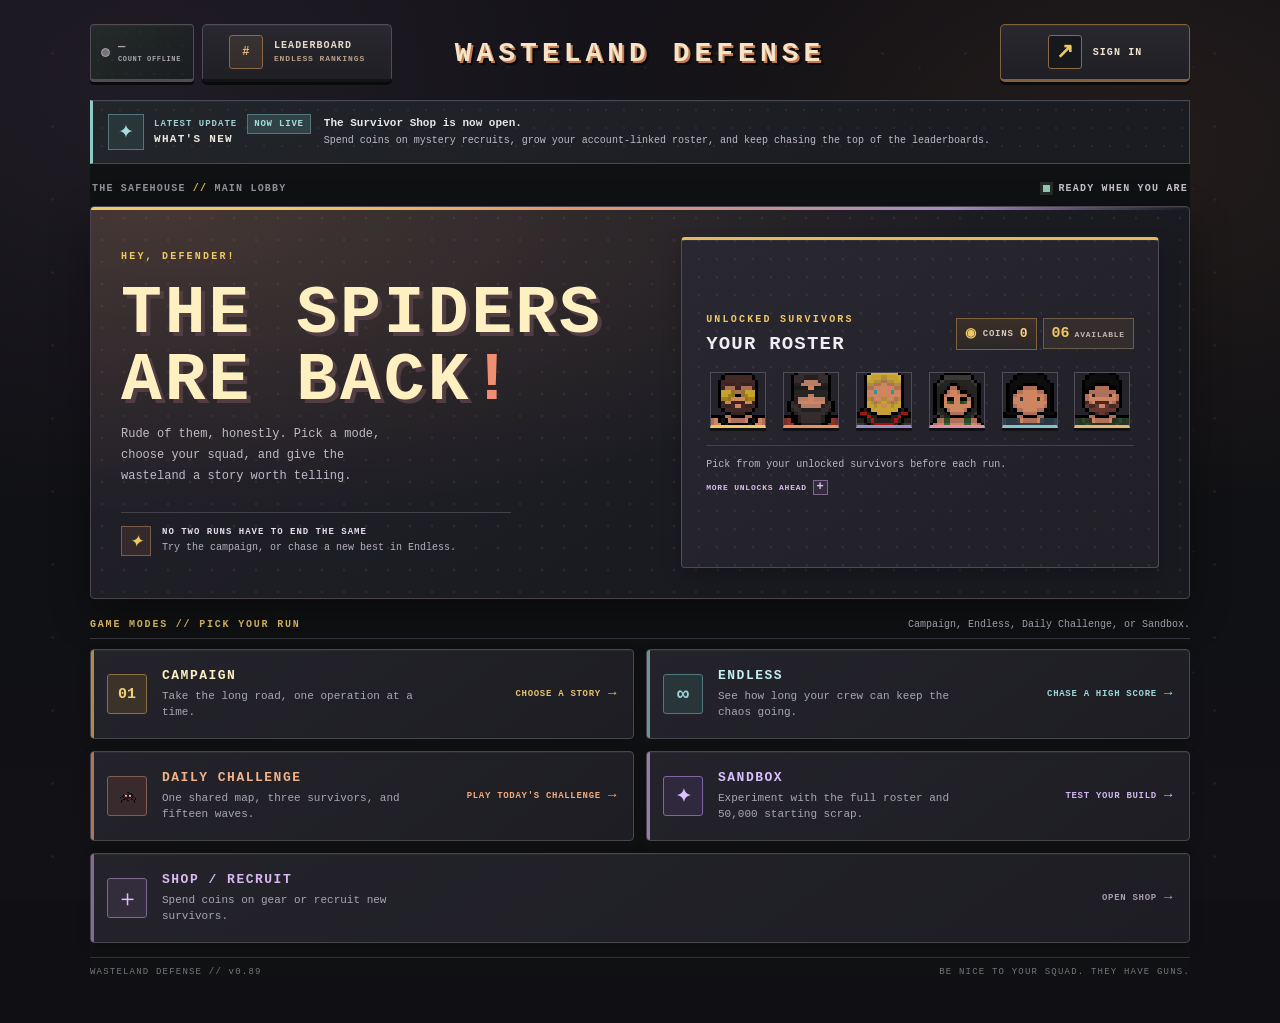
==== index.html @ b43f8168 "Add files via upload" ====
<!DOCTYPE html>
<html lang="en">
<head>
    <meta charset="UTF-8">
    <meta name="viewport" content="width=device-width, initial-scale=1.0">
    <title>Wasteland Defense</title>
    <link rel="icon" type="image/svg+xml" href="favicon.svg?v=1">
    <link rel="stylesheet" href="style.css?v=20261024-11">
</head>
<body>


<header class="game-header">
    <div class="header-nav-left">
        <button id="muteButton" class="header-nav-button header-sound-button" type="button" aria-label="Mute sound" aria-pressed="false" title="Mute sound" hidden>
            <span id="muteButtonMark" class="header-nav-mark" aria-hidden="true">♫</span>
            <span class="header-nav-copy">
                <strong>SOUND</strong>
                <small id="muteButtonState">ON</small>
            </span>
        </button>
        <div id="livePlayerCount" class="live-player-count" data-status="connecting" role="status" aria-live="polite" aria-label="Live player count">
            <span class="live-player-dot" aria-hidden="true"></span>
            <span class="live-player-copy">
                <strong id="livePlayerCountValue">—</strong>
                <small id="livePlayerCountLabel">CONNECTING</small>
            </span>
        </div>
        <button id="leaderboardButton" class="header-nav-button" type="button" aria-label="Open leaderboards">
            <span class="header-nav-mark" aria-hidden="true">#</span>
            <span class="header-nav-copy">
                <strong>LEADERBOARD</strong>
                <small>ENDLESS RANKINGS</small>
            </span>
        </button>
    </div>

    <h1>WASTELAND DEFENSE</h1>

    <button id="profileButton" class="header-nav-button" type="button" aria-label="Sign in or create a player account">
        <span class="header-nav-mark profile-header-avatar" aria-hidden="true">
            <img id="profileButtonPortrait" src="Images/model-portraits/Mason.png" alt="" hidden>
            <span id="profileButtonSignInMark" class="profile-header-login-mark">↗</span>
        </span>
        <span class="header-nav-copy">
            <strong id="profileButtonAction">SIGN IN</strong>
            <small id="profileButtonUsername" hidden></small>
        </span>
    </button>

    <button id="mainMenuButton" class="header-nav-button" type="button" style="visibility: hidden;">
        <span class="header-nav-mark" aria-hidden="true">⌂</span>
        <span>MAIN MENU</span>
    </button>
</header>


<section id="mainMenu" class="main-menu" aria-labelledby="mainMenuTitle">
    <section class="menu-whats-new" aria-labelledby="menuWhatsNewTitle">
        <div class="menu-whats-new-heading">
            <span class="menu-whats-new-mark" aria-hidden="true">✦</span>
            <div>
                <p class="menu-roadmap-kicker">LATEST UPDATE</p>
                <h3 id="menuWhatsNewTitle">WHAT'S NEW</h3>
            </div>
            <span class="menu-whats-new-badge">NOW LIVE</span>
        </div>
        <div class="menu-whats-new-copy">
            <strong>The Survivor Shop is now open.</strong>
            <p>Spend coins on mystery recruits, grow your account-linked roster, and keep chasing the top of the leaderboards.</p>
        </div>
    </section>

    <div class="menu-statusbar" aria-label="Field terminal status">
        <span>THE SAFEHOUSE <b>//</b> MAIN LOBBY</span>
        <span class="menu-link-status"><i aria-hidden="true"></i> READY WHEN YOU ARE</span>
    </div>

    <div class="menu-hero">
        <div class="menu-hero-copy">
            <p class="menu-eyebrow" id="mainMenuGreeting">HEY, PLAYER!</p>
            <h2 id="mainMenuTitle">THE SPIDERS<br>ARE BACK<span aria-hidden="true">!</span></h2>
            <p class="menu-description">
                Rude of them, honestly. Pick a mode, choose your squad, and give the wasteland a story worth telling.
            </p>

            <div class="menu-briefing-note">
                <span class="menu-signal-bars" aria-hidden="true"><i>✦</i></span>
                <span>
                    <strong>NO TWO RUNS HAVE TO END THE SAME</strong>
                    <small>Try the campaign, or chase a new best in Endless.</small>
                </span>
            </div>
        </div>

        <aside class="menu-crew-panel" aria-labelledby="menuCrewTitle">
            <div class="menu-crew-heading">
                <div>
                    <p class="menu-eyebrow">UNLOCKED SURVIVORS</p>
                    <h3 id="menuCrewTitle">YOUR ROSTER</h3>
                </div>
                <div class="menu-crew-meta">
                    <span class="menu-coins" aria-label="Coin balance">
                        <span class="menu-coins-mark" aria-hidden="true">◉</span>
                        <span>COINS</span>
                        <strong id="coinBalanceDisplay">0</strong>
                    </span>
                    <span class="menu-crew-count">06 <small>AVAILABLE</small></span>
                </div>
            </div>

            <div class="menu-crew-portraits" role="img" aria-label="Mason, James, Cody, Britney, Zach, and Brady">
                <img src="Images/model-portraits/Mason.png" alt="" title="Mason">
                <img src="Images/model-portraits/James.png" alt="" title="James">
                <img src="Images/model-portraits/Cody.png" alt="" title="Cody">
                <img src="Images/model-portraits/Britney.png" alt="" title="Britney">
                <img src="Images/model-portraits/Zach.png" alt="" title="Zach">
                <img src="Images/model-portraits/Brady.png" alt="" title="Brady">
            </div>

            <div class="menu-crew-footer">
                <span>Pick from your unlocked survivors before each run.</span>
                <span class="menu-crew-next">MORE UNLOCKS AHEAD <b aria-hidden="true">+</b></span>
            </div>

        </aside>
    </div>

    <div class="menu-mode-heading">
        <h3 class="menu-section-title">GAME MODES // PICK YOUR RUN</h3>
        <span>Campaign, Endless, Daily Challenge, or Sandbox.</span>
    </div>

    <div class="menu-cards">
        <button class="menu-card menu-card-campaign" id="campaignButton" type="button">
            <span class="menu-card-icon" aria-hidden="true">01</span>
            <span class="menu-card-copy">
                <strong>CAMPAIGN</strong>
                <span>Take the long road, one operation at a time.</span>
            </span>
            <span class="menu-card-cta">CHOOSE A STORY <b aria-hidden="true">→</b></span>
        </button>

        <button class="menu-card menu-card-daily" id="dailyChallengeButton" type="button">
            <span class="menu-card-icon" aria-hidden="true"><img src="Images/spider.png" alt=""></span>
            <span class="menu-card-copy">
                <strong>DAILY CHALLENGE</strong>
                <span>One shared map, three survivors, and fifteen waves.</span>
            </span>
            <span class="menu-card-cta">PLAY TODAY'S CHALLENGE <b aria-hidden="true">→</b></span>
        </button>

        <button class="menu-card menu-card-endless" id="endlessButton" type="button">
            <span class="menu-card-icon" aria-hidden="true">∞</span>
            <span class="menu-card-copy">
                <strong>ENDLESS</strong>
                <span>See how long your crew can keep the chaos going.</span>
            </span>
            <span class="menu-card-cta">CHASE A HIGH SCORE <b aria-hidden="true">→</b></span>
        </button>

        <button class="menu-card menu-card-sandbox" id="sandboxButton" type="button">
            <span class="menu-card-icon" aria-hidden="true">✦</span>
            <span class="menu-card-copy">
                <strong>SANDBOX</strong>
                <span>Experiment with the full roster and 50,000 starting scrap.</span>
            </span>
            <span class="menu-card-cta">TEST YOUR BUILD <b aria-hidden="true">→</b></span>
        </button>

        <button class="menu-card menu-card-shop" id="shopRecruitButton" type="button" aria-label="Shop and recruit survivors">
            <span class="menu-card-icon" aria-hidden="true">＋</span>
            <span class="menu-card-copy">
                <strong>SHOP / RECRUIT</strong>
                <span>Spend coins on gear or recruit new survivors.</span>
            </span>
            <span class="menu-card-cta">OPEN SHOP <b aria-hidden="true">→</b></span>
        </button>
    </div>

    <div class="menu-footer">
        <span>WASTELAND DEFENSE // v0.89</span>
        <span>BE NICE TO YOUR SQUAD. THEY HAVE GUNS.</span>
    </div>
</section>

<section id="profileScreen" class="profile-screen" style="display: none;" aria-labelledby="profileTitle">
    <div class="profile-panel">
        <div class="profile-heading-row">
            <button id="profileBackButton" class="menu-button" type="button">&lt; MAIN MENU</button>
            <div class="profile-heading-copy">
                <p id="profileEyebrow" class="menu-eyebrow">ACCOUNT ACCESS</p>
                <h2 id="profileTitle">SIGN IN OR CREATE ACCOUNT</h2>
                <p id="profileIntro" class="menu-description">Sign in or create an account to create a profile and sync your progress.</p>
            </div>
            <div class="profile-emblem" aria-hidden="true">
                <img id="profilePortraitPreview" src="Images/model-portraits/Mason.png" alt="">
                <small id="profilePortraitLabel">MASON</small>
            </div>
        </div>

        <section class="profile-account-panel" aria-labelledby="profileAccountTitle">
            <div class="profile-account-copy">
                <p class="profile-account-eyebrow">ACCOUNT ACCESS</p>
                <h3 id="profileAccountTitle">SIGN IN OR CREATE ACCOUNT</h3>
                <p id="profileAccountState">Sign in or create an account to sync your game progress.</p>
            </div>
            <div id="profileAccountFields" class="profile-account-fields">
                <label>
                    <span>USERNAME</span>
                    <input id="accountUsernameInput" type="text" minlength="3" maxlength="18" pattern="[A-Za-z0-9_]{3,18}" autocomplete="username" autocapitalize="none" spellcheck="false" placeholder="3–18 letters, numbers, or _">
                </label>
                <label>
                    <span>PASSWORD</span>
                    <input id="accountPasswordInput" type="password" minlength="8" autocomplete="current-password" placeholder="At least 8 characters">
                </label>
                <div class="profile-account-actions">
                    <button id="accountSignInButton" type="button">SIGN IN</button>
                    <button id="accountCreateButton" type="button">CREATE ACCOUNT</button>
                </div>
            </div>
            <div class="profile-account-session">
                <span id="profileAccountUsername" hidden></span>
                <button id="accountSignOutButton" type="button" hidden>SIGN OUT</button>
            </div>
            <output id="profileAccountNotice" class="profile-account-notice" role="status" aria-live="polite"></output>
            <div id="profileFriendsTools" class="profile-friends-tools" hidden>
                <form id="friendRequestForm" class="profile-friend-form">
                    <label for="friendUsernameInput">ADD A FRIEND BY USERNAME</label>
                    <div>
                        <input id="friendUsernameInput" type="text" maxlength="18" autocomplete="off" autocapitalize="none" spellcheck="false" placeholder="friend_username">
                        <button type="submit">SEND REQUEST</button>
                    </div>
                </form>
                <div class="profile-friends-roster">
                    <h4>YOUR FRIENDS</h4>
                    <div id="profileFriendsList" class="profile-friends-list" aria-live="polite"></div>
                </div>
            </div>
        </section>

        <div class="profile-content">
            <div class="profile-identity-card">
                <output id="profileSaveNotice" class="profile-save-notice" role="status" aria-live="polite"></output>
                <div class="profile-portrait-section">
                    <div class="profile-portrait-heading">
                        <strong>PROFILE PORTRAIT</strong>
                        <span>CHOOSE AN UNLOCKED SURVIVOR</span>
                    </div>
                    <div id="profilePortraitOptions" class="profile-portrait-options" role="group" aria-label="Choose a profile portrait"></div>
                </div>
            </div>

            <div class="profile-stats" aria-label="Player progress">
                <div class="profile-stat profile-stat-coins">
                    <span>COIN WALLET</span>
                    <strong id="profileCoinStat">0</strong>
                </div>
                <div class="profile-stat profile-stat-campaign">
                    <span>OPERATIONS CLEARED</span>
                    <strong id="profileCampaignStat">0 / 6</strong>
                </div>
                <div class="profile-stat profile-stat-endless">
                    <span>BEST ENDLESS WAVE</span>
                    <strong id="profileEndlessStat">0</strong>
                </div>
                <div class="profile-stat profile-stat-maps">
                    <span>MAP RECORDS</span>
                    <strong id="profileMapRecordsStat">0 / 6</strong>
                </div>
                <section class="profile-stat profile-stat-trophies" aria-labelledby="profileTrophyTitle">
                    <div class="profile-trophy-summary">
                        <span id="profileTrophyTitle">ENDLESS TROPHIES</span>
                        <small>Podium awards stay here even if your rank drops.</small>
                    </div>
                    <div id="profileTrophyCounts" class="profile-trophy-counts" role="group" aria-label="Endless trophies by type"></div>
                </section>
                <section class="profile-stat profile-stat-trophies profile-stat-daily-trophies" aria-labelledby="profileDailyTrophyTitle">
                    <div class="profile-trophy-summary">
                        <span id="profileDailyTrophyTitle">DAILY CHALLENGE TROPHIES</span>
                        <small>Podium awards are kept in your collection.</small>
                    </div>
                    <div id="profileDailyTrophyCounts" class="profile-trophy-counts" role="group" aria-label="Daily challenge trophies by type"></div>
                </section>
            </div>
        </div>

        <div class="profile-footer">
            <span id="profileStorageStatus">LOCAL PROGRESS SAVED ON THIS DEVICE</span>
            <span>WASTELAND DEFENSE // ACCOUNT SYNC</span>
        </div>
    </div>
</section>

<section id="friendProfileScreen" class="friend-profile-screen" style="display:none" role="dialog" aria-modal="true" aria-labelledby="friendProfileTitle">
  <div class="friend-profile-panel">
    <button id="friendProfileCloseButton" class="menu-button" type="button">&lt; BACK TO PROFILE</button>
    <div class="friend-profile-heading"><p class="menu-eyebrow">FRIEND DOSSIER // READ ONLY</p><h2 id="friendProfileTitle">FRIEND PROFILE</h2><p id="friendProfileSubtitle"></p></div>
    <div class="friend-profile-summary"><img id="friendProfilePortrait" alt=""><div><strong id="friendProfileUsername"></strong><span>ACCOUNT ROSTER</span><small id="friendProfileRosterCount"></small></div></div>
    <div id="friendProfileRoster" class="friend-profile-roster"></div>
    <div class="friend-profile-trophies"><h3>ENDLESS TROPHIES</h3><div id="friendProfileEndlessTrophies" class="profile-trophy-counts"></div><h3>DAILY CHALLENGE TROPHIES</h3><div id="friendProfileDailyTrophies" class="profile-trophy-counts"></div></div>
  </div>
</section>

<section id="leaderboardScreen" class="leaderboard-screen" style="display: none;" aria-labelledby="leaderboardTitle">
    <div class="leaderboard-panel">
        <div class="leaderboard-heading-row">
            <button id="leaderboardBackButton" class="menu-button" type="button">&lt; BACK</button>
            <div class="leaderboard-heading-copy">
                <p class="menu-eyebrow">ENDLESS // SCOREBOARD</p>
                <h2 id="leaderboardTitle">LEADERBOARDS</h2>
                <p class="menu-description">Hold out longer, climb the ranks, and earn your bragging rights.</p>
            </div>
            <button id="leaderboardMyRunsButton" class="leaderboard-my-runs" type="button" aria-pressed="false">
                <span aria-hidden="true">▤</span> MY RUNS
            </button>
        </div>

        <div class="leaderboard-mode-tabs" role="tablist" aria-label="Leaderboard mode">
            <button class="leaderboard-mode-tab is-active" id="endlessLeaderboardTab" type="button" role="tab" aria-selected="true">ENDLESS</button>
            <button class="leaderboard-mode-tab" id="dailyLeaderboardTab" type="button" role="tab" aria-selected="false">DAILY CHALLENGE</button>
        </div>

        <div class="leaderboard-toolbar">
            <div class="leaderboard-scope-tabs" role="tablist" aria-label="Leaderboard group">
                <button class="leaderboard-scope-tab is-active" type="button" role="tab" data-leaderboard-scope="global" aria-selected="true">GLOBAL</button>
                <button class="leaderboard-scope-tab" type="button" role="tab" data-leaderboard-scope="friends" aria-selected="false">FRIENDS</button>
            </div>
            <span class="leaderboard-mode-tag"><i aria-hidden="true"></i> <span id="leaderboardModeTag">ENDLESS MODE</span></span>
        </div>

        <div class="leaderboard-map-heading">
            <div>
                <span class="leaderboard-overline" id="leaderboardOverline">SELECT A MAP</span>
                <h3 id="leaderboardMapTitle">THE OUTSKIRTS</h3>
            </div>
            <span id="leaderboardScopeLabel" class="leaderboard-scope-label">GLOBAL RANKING</span>
        </div>

        <div id="dailyLeaderboardDateControl" class="daily-leaderboard-date-control" hidden>
            <label for="dailyLeaderboardDate">VIEW ANOTHER DATE</label>
            <input id="dailyLeaderboardDate" type="date">
        </div>

        <div class="leaderboard-map-tabs" role="tablist" aria-label="Endless map">
            <button class="leaderboard-map-tab is-active" type="button" role="tab" data-leaderboard-map="1" aria-selected="true"><span>01</span> OUTSKIRTS</button>
            <button class="leaderboard-map-tab" type="button" role="tab" data-leaderboard-map="2" aria-selected="false"><span>02</span> HIGHWAY</button>
            <button class="leaderboard-map-tab" type="button" role="tab" data-leaderboard-map="3" aria-selected="false"><span>03</span> DEAD ZONE</button>
            <button class="leaderboard-map-tab" type="button" role="tab" data-leaderboard-map="4" aria-selected="false"><span>04</span> RUINS</button>
            <button class="leaderboard-map-tab" type="button" role="tab" data-leaderboard-map="5" aria-selected="false"><span>05</span> INDUSTRIAL</button>
            <button class="leaderboard-map-tab" type="button" role="tab" data-leaderboard-map="6" aria-selected="false"><span>06</span> SAFE ZONE</button>
        </div>

        <div id="leaderboardNotice" class="leaderboard-notice" role="status" aria-live="polite"></div>

        <div class="leaderboard-table-wrap">
            <table class="leaderboard-table">
                <thead>
                    <tr>
                        <th scope="col">#</th>
                        <th scope="col">DEFENDER</th>
                        <th scope="col">BEST WAVE</th>
                        <th id="leaderboardHealthHeader" scope="col" hidden>HEALTH LEFT</th>
                        <th scope="col">RECORD</th>
                    </tr>
                </thead>
                <tbody id="leaderboardRows"></tbody>
            </table>
        </div>

        <div class="leaderboard-footer">
            <span id="leaderboardFooter">WASTELAND DEFENSE <b>//</b> ENDLESS RECORDS</span>
            <span id="leaderboardPersonalBest">YOUR BEST: 0 WAVES</span>
        </div>
    </div>
</section>

<section id="campaignSelect" class="campaign-select" style="display: none;" aria-labelledby="campaignSelectTitle">
    <div class="level-select-header">
        <button id="campaignBackButton" class="menu-button" type="button">&lt; BACK</button>
        <div>
            <p class="menu-eyebrow">STORY ARCHIVE // CAMPAIGNS</p>
            <h2 id="campaignSelectTitle">PICK A CAMPAIGN</h2>
            <p class="menu-description">Choose a story to see its operations. Your first route is ready to run.</p>
        </div>
    </div>

    <div class="campaign-cards">
        <button class="campaign-card" id="outskirtsCampaignButton" type="button">
            <span class="campaign-card-art" aria-hidden="true">
                <img class="campaign-card-map" id="campaignRoutePreview" alt="">
                <span class="campaign-art-number">01</span>
                <span class="campaign-art-label">THE OUTSKIRTS</span>
                <span class="campaign-art-stamp">SIX OPERATIONS // ONE HOPEFUL PLAN</span>
            </span>
            <span class="campaign-card-copy">
                <span class="campaign-status">CAMPAIGN 01 // READY TO PLAY</span>
                <strong>ROAD TO THE SAFE ZONE</strong>
                <span class="campaign-description">Six operations. One very hopeful plan: get your crew somewhere with fewer spiders.</span>
                <span class="campaign-meta"><span>06 OPERATIONS</span><span>STORY MODE</span></span>
                <span class="campaign-card-cta">VIEW THE OPERATIONS <span aria-hidden="true">→</span></span>
            </span>
        </button>

        <article class="campaign-card campaign-card-locked" aria-label="More campaigns coming soon">
            <span class="campaign-card-art" aria-hidden="true">
                <span class="campaign-art-number">02</span>
                <span class="campaign-art-label">ANOTHER ROAD AWAITS</span>
                <span class="campaign-art-stamp">ROUTE NOT FOUND (YET)</span>
            </span>
            <span class="campaign-card-copy">
                <span class="campaign-status">A LITTLE LATER</span>
                <strong>MORE ROAD TRIPS</strong>
                <span class="campaign-description">New stories and operations will show up here when they are ready.</span>
                <span class="campaign-meta"><span>NEW ROUTES</span><span>COMING SOON</span></span>
                <span class="campaign-card-cta">COMING SOON</span>
            </span>
        </article>
    </div>
</section>

<section id="levelSelect" class="level-select" style="display: none;" aria-labelledby="levelSelectTitle">
    <div class="level-select-header">
        <button id="backToMenuButton" class="menu-button" type="button">
            &lt; BACK
        </button>

        <div>
            <p class="menu-eyebrow" id="levelSelectEyebrow">
    ROAD TO THE SAFE ZONE // CAMPAIGN
</p>

<h2 id="levelSelectTitle">CAMPAIGN OPERATIONS</h2>

<p class="menu-description" id="levelSelectDescription">
    Select an operation and prepare your squad for deployment.
</p>
        </div>
    </div>

    <div class="level-cards">
        <button class="level-card" id="level1Button" type="button">
    <span class="level-number">LEVEL 01</span>

    <img
        id="level1MapPreview"
        class="level-map-preview"
        alt="Level 1 map preview"
    >

    <strong>THE OUTSKIRTS</strong>
    <span class="level-status">AVAILABLE</span>
    <span class="endless-record" id="endlessRecord1">
    BEST WAVE: 0
</span>
            <span>Hold the road and survive the first wave.</span>
</button>

        <button class="level-card" id="level2Button" type="button">
    <span class="level-number">LEVEL 02</span>
    <img
    id="level2MapPreview"
    class="level-map-preview"
    alt="Level 2 map preview"
>
    <strong>ABANDONED HIGHWAY</strong>
    <span class="level-status">AVAILABLE</span>
    <span class="endless-record" id="endlessRecord2">
    BEST WAVE: 0
</span>
            <span>Secure the abandoned highway.</span>
</button>

        <button class="level-card" id="level3Button" type="button">
            <span class="level-number">LEVEL 03</span>
            <img id="level3MapPreview" class="level-map-preview" alt="Level 3 map preview">
            <strong>THE DEAD ZONE</strong>
            <span class="level-status">AVAILABLE</span>
            <span class="endless-record" id="endlessRecord3">
    BEST WAVE: 0
</span>
            <span>Expect heavy swarms in contaminated territory.</span>
        </button>

        <button class="level-card" id="level4Button" type="button">
            <span class="level-number">LEVEL 04</span>
            <img id="level4MapPreview" class="level-map-preview" alt="Level 4 map preview">
            <strong>THE RUINS</strong>
            <span class="level-status">AVAILABLE</span>
            <span class="endless-record" id="endlessRecord4">
    BEST WAVE: 0
</span>
            <span>Pick your way through the remains of the city.</span>
        </button>

        <button class="level-card" id="level5Button" type="button">
            <span class="level-number">LEVEL 05</span>
            <img id="level5MapPreview" class="level-map-preview" alt="Level 5 map preview">
            <strong>INDUSTRIAL DISTRICT</strong>
            <span class="level-status">AVAILABLE</span>
            <span class="endless-record" id="endlessRecord5">
    BEST WAVE: 0
</span>
            <span>Push through the industrial perimeter.</span>
        </button>

        <button class="level-card" id="level6Button" type="button">
            <span class="level-number">LEVEL 06</span>
            <img id="level6MapPreview" class="level-map-preview" alt="Level 6 map preview">
            <strong>THE SAFE ZONE</strong>
            <span class="level-status">AVAILABLE</span>
            <span class="endless-record" id="endlessRecord6">
    BEST WAVE: 0
</span>
            <span>Reach the last known safe zone.</span>
        </button>
    </div>
</section>


<section id="deploymentScreen" class="deployment-screen" style="display: none;" aria-labelledby="deploymentTitle">
    <div class="deployment-header">
        <button id="backToLevelsButton" class="menu-button" type="button">
            &lt; LEVEL SELECT
        </button>

        <div>
            <p class="menu-eyebrow">SURVIVOR ROSTER // DEPLOYMENT</p>
            <h2 id="deploymentTitle">PICK YOUR SQUAD</h2>
            <p class="deployment-location" id="deploymentLocation">CHOOSE YOUR OPERATION</p>
            <p class="deployment-subtitle">Pick the survivors you want to bring. Tap a card again to swap them out.</p>
            <p id="dailyChallengeDetails" class="daily-challenge-details" hidden></p>
        </div>


</div>

    <figure id="dailyChallengeMapPanel" class="daily-challenge-map-preview" hidden>
        <img id="dailyChallengeMapPreview" alt="Map layout for today's Daily Challenge">
        <figcaption>
            <span>DAILY ROUTE PREVIEW</span>
            <strong id="dailyChallengeMapName"></strong>
            <small>Today's challenge map</small>
        </figcaption>
    </figure>

    <div class="deployment-info">
        <div>
            <span>SQUAD SIZE</span>
            <small>Choose who rides with you.</small>
            <strong id="rosterCount" role="status" aria-live="polite">0/4</strong>
        </div>
</div>

<div class="deployment-roster" id="deploymentRoster">

    <button class="deploy-card rarity-common" data-survivor="mason" type="button" aria-pressed="false">
    <img
    class="survivor-portrait-placeholder"
    src="Images/model-portraits/Mason.png"
    alt="Mason's portrait"
>
    <div class="survivor-card-info">
        <strong>Mason</strong>
        <span>HANDGUN</span>
        <small>A dependable sidearm</small>
    </div>
    <span class="survivor-rarity rarity-common" aria-label="Common rarity">COMMON</span>
</button>



        <button class="deploy-card rarity-common" data-survivor="james" type="button" aria-pressed="false">
                
<img
    class="survivor-portrait-placeholder"
    src="Images/model-portraits/James.png"
    alt="James's portrait"
>

                    <div class="survivor-card-info">
            <strong>JAMES</strong>
            <span>FLAMETHROWER</span>
            <small>Close-range fire</small>
            </div>
            <span class="survivor-rarity rarity-common" aria-label="Common rarity">COMMON</span>
        </button>

        <button class="deploy-card rarity-common" data-survivor="cody" type="button" aria-pressed="false">
                
<img
    class="survivor-portrait-placeholder"
    src="Images/model-portraits/Cody.png"
    alt="Cody's portrait"
>

                    <div class="survivor-card-info">
            <strong>CODY</strong>
            <span>GRENADE LAUNCHER</span>
            <small>Heavy direct hits</small>
            </div>
            <span class="survivor-rarity rarity-common" aria-label="Common rarity">COMMON</span>
        </button>

        <button class="deploy-card rarity-common" data-survivor="britney" type="button" aria-pressed="false">
                
<img
    class="survivor-portrait-placeholder"
    src="Images/model-portraits/Britney.png"
    alt="Britney's portrait"
>

                    <div class="survivor-card-info">
            <strong>BRITNEY</strong>
            <span>SNIPER RIFLE</span>
            <small>Long-range precision</small>
            </div>
            <span class="survivor-rarity rarity-common" aria-label="Common rarity">COMMON</span>
        </button>

        <button class="deploy-card rarity-common" data-survivor="zach" type="button" aria-pressed="false">
                
<img
    class="survivor-portrait-placeholder"
    src="Images/model-portraits/Zach.png"
    alt="Zach's portrait"
>

                    <div class="survivor-card-info">
            <strong>ZACH</strong>
            <span>SMG</span>
            <small>Rapid close-range fire</small>
            </div>
            <span class="survivor-rarity rarity-common" aria-label="Common rarity">COMMON</span>
        </button>

        <button class="deploy-card rarity-common" data-survivor="brady" type="button" aria-pressed="false">
                
<img
    class="survivor-portrait-placeholder"
    src="Images/model-portraits/Brady.png"
    alt="Brady's portrait"
>

                    <div class="survivor-card-info">
            <strong>BRADY T.</strong>
            <span>SHOTGUN</span>
            <small>Tight spread, one target</small>
            </div>
            <span class="survivor-rarity rarity-common" aria-label="Common rarity">COMMON</span>
        </button>
    </div>

    <p id="deploymentMessage" role="status" aria-live="polite">
        
    </p>

    <button id="startDefenseButton" class="menu-button" type="button">
        LOCK IN &amp; DEPLOY <span aria-hidden="true">→</span>
    </button>
</section>

<section id="gameOverScreen" class="game-over-screen" style="display: none;">
    <div class="game-over-panel">
        <p class="menu-eyebrow">DEFENSE FAILED // RUN ENDED</p>
        <h2>GAME OVER</h2>
        <p id="gameOverMessage">
            Your defenses have fallen. The wasteland is lost.
        </p>
        <strong id="finalWaveDisplay">WAVE REACHED: 1</strong>

        <p class="run-recap-heading">RUN RECAP</p>
        <div class="run-recap" role="group" aria-label="Run recap">
            <div class="run-recap-stat">
                <span>WAVES CLEARED</span>
                <strong id="gameOverWavesCleared">0</strong>
            </div>
            <div class="run-recap-stat">
                <span>ENEMIES DEFEATED</span>
                <strong id="gameOverEnemiesDefeated">0</strong>
            </div>
            <div class="run-recap-stat">
                <span>SURVIVORS LEFT</span>
                <strong id="gameOverSurvivorsLeft">0</strong>
            </div>
            <div class="run-recap-stat">
                <span>SCRAP ON HAND</span>
                <strong id="gameOverScrapLeft">0</strong>
            </div>
        </div>

        <div id="endlessCoinReward" class="endless-coin-reward" role="status" aria-live="polite" hidden>
            <span class="victory-coin-mark" aria-hidden="true">◉</span>
            <span class="victory-coin-copy">
                <small>ENDLESS RUN REWARD</small>
                <strong id="gameOverCoinsEarned">+0 COINS</strong>
            </span>
            <span class="victory-coin-total">WALLET <strong id="gameOverCoinsTotal">0</strong></span>
            <small id="endlessCoinRewardStatus" class="endless-coin-reward-status"></small>
        </div>

        <div id="endlessScoreSubmission" class="endless-score-submission" hidden>
            <button id="submitEndlessScoreButton" type="button">SUBMIT TO LEADERBOARD</button>
            <p id="endlessScoreSubmissionNotice" role="status" aria-live="polite"></p>
            <small class="score-telemetry-disclosure">Submitted Endless runs include anonymous gameplay statistics used to balance the game.</small>
        </div>
        <div id="gameOverDailyScoreSubmission" class="daily-score-submission" hidden>
            <button id="submitDailyScoreButton" type="button">SUBMIT TO DAILY LEADERBOARD</button>
            <p id="gameOverDailyScoreNotice" role="status" aria-live="polite"></p>
        </div>

        <button id="restartRunButton" class="menu-button" type="button">
            RESTART RUN
        </button>
        <button id="returnToMenuButton" class="menu-button" type="button">
            RETURN TO MENU
        </button>
    </div>
</section>

<section id="victoryScreen" class="game-over-screen victory-screen" style="display: none;" aria-labelledby="victoryTitle">
    <div class="game-over-panel">
        <p class="menu-eyebrow">OPERATION SECURED // SAFE ZONE</p>
        <h2 id="victoryTitle">OPERATION COMPLETE</h2>
        <p id="victoryMessage">The route is secure. Your squad held the line.</p>
        <p class="run-recap-heading">FINAL RESULTS</p>
        <div class="run-recap" role="group" aria-label="Final results">
            <div class="run-recap-stat">
                <span>WAVES CLEARED</span>
                <strong id="victoryWavesCleared">0</strong>
            </div>
            <div class="run-recap-stat">
                <span>ENEMIES DEFEATED</span>
                <strong id="victoryEnemiesDefeated">0</strong>
            </div>
            <div class="run-recap-stat">
                <span>SURVIVORS LEFT</span>
                <strong id="victorySurvivorsLeft">0</strong>
            </div>
            <div class="run-recap-stat">
                <span>SCRAP ON HAND</span>
                <strong id="victoryScrapLeft">0</strong>
            </div>
        </div>
        <div class="victory-coin-reward" role="status" aria-live="polite">
            <span class="victory-coin-mark" aria-hidden="true">◉</span>
            <span class="victory-coin-copy">
                <small>CAMPAIGN LEVEL CLEAR</small>
                <strong id="victoryCoinsEarned">+100 COINS</strong>
                <small id="victoryCoinRewardStatus"></small>
            </span>
            <span class="victory-coin-total">WALLET <strong id="victoryCoinsTotal">100</strong></span>
        </div>
        <div id="victoryDailyScoreSubmission" class="daily-score-submission" hidden>
            <button id="submitVictoryDailyScoreButton" type="button">SUBMIT TO DAILY LEADERBOARD</button>
            <p id="victoryDailyScoreNotice" role="status" aria-live="polite"></p>
        </div>
        <button id="returnFromVictoryButton" class="menu-button" type="button">RETURN TO MENU</button>
    </div>
</section>

<section id="returnMenuConfirm" class="return-confirm-screen" style="display: none;" role="dialog" aria-modal="true" aria-labelledby="returnMenuTitle">
    <div class="return-confirm-panel">
        <p class="menu-eyebrow">LEAVE OPERATION // CONFIRM</p>
        <h2 id="returnMenuTitle">Return to menu?</h2>

        <p>Are you sure you want to return to the main menu? All progress will be lost.</p>

        <div class="return-confirm-buttons">
            <button id="confirmReturnButton" class="menu-button" type="button">
                YES, RETURN
            </button>

            <button id="cancelReturnButton" class="menu-button" type="button">
                KEEP PLAYING
            </button>
        </div>

        <div id="returnEndlessScoreSubmission" class="return-endless-score-submission" hidden>
            <button id="submitCompletedEndlessScoreButton" type="button">SUBMIT LAST CLEARED WAVE</button>
            <p id="returnEndlessScoreSubmissionNotice" role="status" aria-live="polite"></p>
            <small class="score-telemetry-disclosure">Submitted runs include anonymous gameplay statistics used to balance the game.</small>
        </div>
        <div id="returnDailyScoreSubmission" class="daily-score-submission return-endless-score-submission" hidden>
            <button id="submitReturnDailyScoreButton" type="button">SUBMIT TO DAILY LEADERBOARD</button>
            <p id="returnDailyScoreNotice" role="status" aria-live="polite"></p>
        </div>
    </div>
</section>

<section id="restartConfirm" class="return-confirm-screen" style="display: none;" role="dialog" aria-modal="true" aria-labelledby="restartTitle">
    <div class="return-confirm-panel">
        <p class="menu-eyebrow">REDEPLOY // RESTART OPERATION</p>
        <h2 id="restartTitle">Start over?</h2>
        <p>Restart this operation from Wave 1? Progress in this run will be lost.</p>
        <div class="return-confirm-buttons">
            <button id="confirmRestartButton" class="menu-button" type="button">RESTART OPERATION</button>
            <button id="cancelRestartButton" class="menu-button" type="button">KEEP DEFENDING</button>
        </div>
        <div id="restartEndlessScoreSubmission" class="return-endless-score-submission" hidden>
            <button id="submitCompletedEndlessScoreFromRestartButton" type="button">SUBMIT TO LEADERBOARD</button>
            <p id="restartEndlessScoreSubmissionNotice" role="status" aria-live="polite"></p>
            <small class="score-telemetry-disclosure">Submitted runs include anonymous gameplay statistics used to balance the game.</small>
        </div>
        <div id="restartDailyScoreSubmission" class="daily-score-submission return-endless-score-submission" hidden>
            <button id="submitRestartDailyScoreButton" type="button">SUBMIT TO DAILY LEADERBOARD</button>
            <p id="restartDailyScoreNotice" role="status" aria-live="polite"></p>
        </div>
    </div>
</section>

<main class="game-layout">
    <section class="battlefield">
        <canvas id="gameCanvas" width="960" height="540" aria-label="Battlefield. Choose a survivor from the roster, then tap an open position or drag one onto the field to deploy."></canvas>
        <div id="insufficientScrapToast" class="wave-complete-toast insufficient-scrap-toast" role="status" aria-live="polite" aria-atomic="true" aria-hidden="true">
            <span class="wave-complete-mark" aria-hidden="true">!</span>
            <span class="wave-complete-copy">
                <strong>INSUFFICIENT SCRAP</strong>
            </span>
        </div>
        <div id="storyDialogue" class="story-dialogue" style="display: none;">
    <img src="Images/James.png" alt="James" class="dialogue-portrait" data-portrait-id="james">

    <div class="dialogue-content">
        <strong class="dialogue-speaker">JAMES // FIRESTARTER</strong>
        <p id="dialogueText"></p>
        <button id="dialogueContinue" type="button">CONTINUE ▼</button>
    </div>
    </section>

    <aside class="control-panel">
        <!-- HEALTH, SCRAP AND WAVE GRID -->
        <div class="stat-grid">
            <div class="stat-box health-stat">
                <span>HEALTH</span>
                <div class="health-row">
                    <strong id="healthDisplay">100 HP</strong>
                    <span>100%</span>
                </div>
                <div class="health-track" role="progressbar" aria-label="Survivor health" aria-valuemin="0" aria-valuemax="100" aria-valuenow="100">
                    <div class="health-fill" aria-hidden="true"></div>
                </div>
            </div>

            <div class="stat-box">
                <span>SCRAP</span>
                <strong id="scrapDisplay">250</strong>
            </div>

            <div class="stat-box">
                <span>WAVE</span>
                <strong id="waveDisplay">0 / 15</strong>
            </div>
        </div>

        <div class="wave-controls">
            <button id="startWaveButton" class="menu-button" type="button">
                START WAVE 1
            </button>

            <button id="pauseButton" class="menu-button" type="button" title="Pause or resume the current wave" disabled>
                PAUSE
            </button>

<button id="startOverButton" class="menu-button" type="button" title="Start over from Wave 1">
    ↶ START OVER
</button>


            <button id="speedButton" type="button" class="speed-toggle" title="Change game speed" aria-label="Change game speed">1×</button>
            <button id="autoStartButton" class="auto-start-button" type="button" aria-pressed="false" title="Automatically start the next wave after a short break">
                <span>AUTO START NEXT WAVE</span>
                <strong id="autoStartState">OFF</strong>
            </button>

            <div id="waveStatus" role="status" aria-live="polite">Prepare your defenses.</div>

        </div>

        <div class="wave-preview" id="wavePreview">
            <div class="wave-preview-header">
                <span>NEXT WAVE</span>
                <span id="previewThreat">LOW</span>
            </div>

            <h3 id="previewWaveTitle">WAVE 1 INTEL</h3>

            <div class="preview-enemy-list" id="previewEnemyList" aria-live="polite">
                <div class="preview-enemy enemy-regular">
                    <img src="Images/spider.png" alt="Spider">
                    <div class="preview-enemy-info">
                        <strong>SPIDER</strong>
                        <span>Hostile contact</span>
                    </div>
                    <span class="preview-enemy-count">×10</span>
                </div>
            </div>
        </div>

        <div class="roster-heading">
            <h2>SURVIVOR ROSTER</h2>
            <span id="inGameRosterCount">0 UNITS</span>
        </div>

        <div class="survivor-details" id="survivorDetailsPanel" style="display: none;">
            <div class="survivor-details-header">
                <img
    class="survivor-portrait"
    id="survivorPortrait"
    src=""
    alt="Survivor portrait"
>

                <div class="survivor-details-title">
                    <h3 id="survivorDetailName">SURVIVOR NAME</h3>
                    <span id="survivorDetailRole">ROLE</span>
                    <strong id="survivorDetailCost">0 SCRAP</strong>
                </div>

                <button id="cancelPlacementButton" type="button" title="Cancel placement" aria-label="Cancel placement">X</button>
            </div>

            <div class="survivor-detail-stats">
                <div>
                    <span>DAMAGE</span>
                    <strong id="survivorDetailDamage">0</strong>
                </div>
                <div>
                    <span>RANGE</span>
                    <strong id="survivorDetailRange">0</strong>
                </div>
                <div>
                    <span title="Estimated combat DPS including a nearby secondary target or active burn">EST. DPS</span>
                    <strong id="survivorDetailDps">0</strong>
                </div>
            </div>

            <div class="survivor-detail-stats">
                <div>
                    <span>DAMAGE DEALT</span>
                    <strong id="survivorDamageDealt">0</strong>
                </div>
                <div>
                    <span>ENEMIES KILLED</span>
                    <strong id="survivorKills">0</strong>
                </div>
            </div>

            <div class="survivor-targeting-control" id="survivorTargetingControl" hidden>
                <div class="survivor-targeting-copy">
                    <span>TARGETING</span>
                    <small>Choose which hostile this survivor prioritizes.</small>
                </div>
                <select id="survivorTargetPrioritySelect">
                    <option value="first">FIRST / EXIT</option>
                    <option value="closest">CLOSEST</option>
                    <option value="strongest">STRONGEST</option>
                    <option value="fastest">FASTEST</option>
                </select>
            </div>

            <div class="survivor-action-buttons">
                <button id="moveSurvivorButton" type="button">MOVE</button>
                <button id="sellSurvivorButton" type="button">SELL</button>
            </div>

            <p id="survivorDetailDescription">Select a survivor to view their details.</p>
            <p class="placement-hint">CLICK THE BATTLEFIELD TO DEPLOY</p>

            <div id="survivorUpgradeControl" class="survivor-upgrade-control" style="display: none;">
                <button id="upgradeSurvivorButton" type="button">
                    <span class="survivor-upgrade-copy">
                        <strong id="survivorUpgradeLabel">UPGRADE TO LEVEL 1</strong>
                        <small id="survivorUpgradeCost">0 SCRAP</small>
                    </span>
                    <span id="survivorUpgradeLevel" class="survivor-upgrade-level">LEVEL 0 / 3</span>
                </button>
            </div>

        </div>

        <div class="survivor-list" id="inGameSurvivorList">
            <!-- Selected survivors will appear here -->
        </div>

        <div class="deployment-note"></div>

    </aside>

</main>

<div id="waveCompleteToast" class="wave-complete-toast" role="status" aria-live="polite" aria-atomic="true" aria-hidden="true">
    <span class="wave-complete-mark" aria-hidden="true">+</span>
    <span class="wave-complete-copy">
        <small id="waveCompleteNumber">WAVE 1</small>
        <strong>WAVE COMPLETE!</strong>
        <span id="waveCompleteReward">+40 SCRAP EARNED · CLEAN WAVE</span>
    </span>
</div>

<script src="supabase-config.js?v=20261023-02"></script>
<script>
(() => {
    const loadGame = () => {
        const gameScript = document.createElement("script");
        gameScript.src = `game.js?v=${Date.now()}`;
        document.body.append(gameScript);
    };
    const customScript = document.createElement("script");
    customScript.src = `custom-survivors.js?v=${Date.now()}`;
    customScript.addEventListener("load", loadGame, { once: true });
    customScript.addEventListener("error", () => {
        window.WD_CUSTOM_SURVIVORS = [];
        loadGame();
    }, { once: true });
    document.head.append(customScript);
})();
</script>
</body>
</html>
---- style.css ----
* {
    box-sizing: border-box;
}

:root {
    --background: #171c17;
    --panel: #222820;
    --panel-light: #2d352b;
    --border: #505b43;
    --text: #e0e5d4;
    --muted: #a9b39b;
    --accent: #c6d879;
    --rust: #c66b49;
}

body {
    margin: 0;
    min-height: 100vh;
    padding: 16px;
    background: var(--background);
    color: var(--text);
    font-family: Consolas, "Courier New", monospace;
}


.game-header {
    display: flex;
    align-items: center;
    justify-content: center;
    gap: 12px;
    width: 1232px;
    max-width: 100%;
    margin: 0 auto 14px;
    position: relative;
}

/* Wasteland Defense wave controls */
.wave-controls {
    display: flex;
    gap: 10px;
    margin-top: 14px;
    flex-wrap: wrap;
}

.wave-controls button {
    flex: 1;
    min-width: 120px;
    padding: 12px 14px;
    background: #30372b;
    color: #d5d8bd;
    border: 1px solid #626b4b;
    border-bottom: 3px solid #171b15;
    border-radius: 3px;
    font-family: inherit;
    font-size: 12px;
    font-weight: 800;
    letter-spacing: 1.5px;
    cursor: pointer;
    transition: background 0.15s, border-color 0.15s;
}

.wave-controls button:hover:not(:disabled) {
    background: #46513a;
    border-color: #a1ad72;
    color: #ffffff;
}

.wave-controls button:active:not(:disabled) {
    transform: translateY(1px);
    border-bottom-width: 2px;
}

.wave-controls button:disabled {
    opacity: 0.4;
    cursor: not-allowed;
}

#waveStatus {
    flex-basis: 100%;
    margin: 2px 0 0;
    color: #a7ad8d;
    font-size: 11px;
    letter-spacing: 0.8px;
    text-transform: uppercase;
}


.game-header h1 {
    text-align: center;
}

.game-header .sector-label {
    position: absolute;
    right: 0;
}


h1 {
    margin: 0;
    color: var(--accent);
    font-size: clamp(20px, 2.5vw, 30px);
    letter-spacing: 2px;
    text-shadow: 3px 3px #39452b;
}

.sector-label {
    color: var(--rust);
    font-size: 11px;
    text-align: right;
}

.game-layout {
    display: grid;
    grid-template-columns: 960px 260px;
    gap: 12px;
    align-items: start;
    width: 1232px;
    margin: 0 auto;
}

.battlefield {
    grid-column: 1;
    grid-row: 1;
    width: 960px;
    min-width: 0;
    overflow: hidden;
    border: 3px solid #657050;
    background: #343b2b;
    box-shadow: 0 0 22px #0008;
}

#gameCanvas {
    display: block;
    width: 100%;
    height: auto;
    aspect-ratio: 16 / 9;
    image-rendering: pixelated;
}

.control-panel {
    grid-column: 2;
    grid-row: 1;
    width: 260px;
    min-width: 0;
    margin: 0;
    padding: 9px;
    background: var(--panel);
    border: 1px solid var(--border);
    border-top: 2px solid var(--accent);
    box-shadow: 0 5px 18px #0005;
}

.panel-heading {
    display: flex;
    align-items: center;
    justify-content: space-between;
    gap: 8px;
    padding-bottom: 12px;
    border-bottom: 1px solid var(--border);
    color: var(--muted);
    font-size: 11px;
    letter-spacing: 1px;
}

.status-light {
    color: var(--accent);
    white-space: nowrap;
}

.map-label {
    display: flex;
    justify-content: space-between;
    align-items: center;
    gap: 8px;
    margin: 12px 0;
    padding: 11px;
    background: var(--panel-light);
    border-left: 3px solid var(--rust);
}

.map-label strong,
.roster-heading h2 {
    font-size: 12px;
}

.map-label span,
.roster-heading span {
    color: var(--muted);
    font-size: 11px;
    white-space: nowrap;
}

.stat-box {
    min-width: 0;
    padding: 11px;
    background: var(--panel-light);
    border: 1px solid #424b39;
}

.stat-box > span {
    display: block;
    margin-bottom: 7px;
    color: var(--muted);
    font-size: 11px;
    letter-spacing: 1px;
}

.health-row {
    display: flex;
    justify-content: space-between;
    align-items: center;
    gap: 8px;
}

.health-row strong {
    color: var(--accent);
    font-size: 20px;
}

.health-row span {
    color: var(--muted);
    font-size: 11px;
}

.health-track {
    height: 6px;
    margin-top: 10px;
    overflow: hidden;
    background: #171c17;
}

.health-fill {
    width: 100%;
    height: 100%;
    background: var(--accent);
}

.stat-grid {
    display: grid;
    grid-template-columns: repeat(2, minmax(0, 1fr));
    gap: 8px;
    margin-top: 8px;
}

.stat-grid .stat-box strong {
    color: #e4bd67;
    font-size: 20px;
}

.roster-heading {
    display: flex;
    justify-content: space-between;
    align-items: center;
    gap: 8px;
    margin: 20px 0 10px;
}

.roster-heading h2 {
    margin: 0;
    letter-spacing: 1px;
}

.survivor-list {
    display: grid;
    grid-template-columns: repeat(3, minmax(0, 1fr));
    gap: 8px;
}



.survivor-card {
    display: flex;
    flex-direction: column;
    align-items: center;
    justify-content: center;
    gap: 6px;
    width: 100%;
    min-width: 0;
    min-height: 76px;
    padding: 8px 3px;
    background: #292f27;
    border: 1px solid #424b39;
    border-radius: 3px;
    color: var(--text);
    font: inherit;
    text-align: center;
    cursor: pointer;
    transition: background 120ms ease, border-color 120ms ease;
}

.survivor-card:hover {
    background: #384331;
    border-color: var(--accent);
}


.survivor-card:focus-visible {
    outline: 2px solid var(--accent);
    outline-offset: 2px;
}

.unit-icon {
    display: flex;
    flex: 0 0 30px;
    width: 30px;
    height: 34px;
    align-items: center;
    justify-content: center;
    color: #171c17;
    background: var(--accent);
    font-size: 14px;
    font-weight: bold;
}

.scout { background: var(--accent); }
.pyro { background: #d77b49; }
.demo { background: #d9bd66; }
.sniper { background: #78a6a1; }

.unit-info {
    display: flex;
    flex-direction: column;
    gap: 4px;
    min-width: 0;
}

.unit-info strong {
    font-size: 11px;
    overflow-wrap: anywhere;
}

.unit-info small {
    color: var(--muted);
    font-size: 10px;
    line-height: 1.3;
}

.deployment-note span {
    display: block;
    margin-bottom: 4px;
    color: var(--rust);
    font-size: 10px;
    letter-spacing: 1px;
}

.panel-footer {
    margin-top: 13px;
    padding-top: 10px;
    border-top: 1px solid var(--border);
    color: #77816b;
    font-size: 10px;
    letter-spacing: 1px;
    text-align: center;
}

main.game-layout {
    display: none;
    grid-template-columns: minmax(0, 1fr) 320px;
    grid-template-rows: auto;
    gap: 16px;
    align-items: start;
    width: 100%;
    max-width: 1800px;
    margin: 0 auto;
}

main.game-layout > .battlefield {
    grid-column: 1;
    grid-row: 1;
    width: 100%;
    min-width: 0;
}

main.game-layout > .control-panel {
    grid-column: 2;
    grid-row: 1;
    width: 320px;
    min-width: 0;
    min-height: 675px;
    height: auto;
    box-sizing: border-box;
}

/* MAIN MENU */
.main-menu {
    width: 100%;
    max-width: 1536px;
    margin: 0 auto 24px;
    color: var(--text);
}

.menu-hero {
    padding: 38px 24px;
    text-align: center;
    background:
        linear-gradient(#171c17dd, #222820ee),
        repeating-linear-gradient(
            0deg,
            transparent,
            transparent 4px,
            #c6d87908 5px
        );
    border: 2px solid var(--border);
    box-shadow: 0 0 24px #0006;
}

.menu-eyebrow {
    color: var(--rust);
    font-size: 12px;
    letter-spacing: 3px;
}

.menu-hero h2 {
    margin: 12px 0;
    color: var(--accent);
    font-size: clamp(28px, 4vw, 52px);
    letter-spacing: 3px;
    text-shadow: 3px 3px #39452b;
}

.menu-description {
    color: var(--muted);
    font-size: 14px;
    margin-bottom: 24px;
}

.menu-button {
    min-width: 220px;
    padding: 16px 28px;
    background: var(--accent);
    border: 2px solid #e0e5a0;
    color: #171c17;
    font: inherit;
    font-weight: bold;
    letter-spacing: 2px;
    cursor: pointer;
}

.menu-button:hover {
    background: #e0e5a0;
}

.menu-section-title {
    margin: 22px 0 12px;
    color: var(--rust);
    font-size: 15px;
    letter-spacing: 2px;
}

.menu-cards {
    display: grid;
    grid-template-columns: repeat(3, minmax(0, 1fr));
    gap: 12px;
}

.menu-card {
    display: flex;
    flex-direction: column;
    align-items: flex-start;
    gap: 12px;
    min-height: 180px;
    padding: 18px;
    background: var(--panel);
    border: 1px solid var(--border);
    color: var(--text);
    font: inherit;
    text-align: left;
    cursor: pointer;
}

.menu-card:hover {
    background: var(--panel-light);
    border-color: var(--accent);
}

.menu-card-icon {
    display: flex;
    width: 42px;
    height: 42px;
    align-items: center;
    justify-content: center;
    background: #353e2d;
    border: 1px solid var(--border);
    color: var(--accent);
    font-size: 18px;
    font-weight: bold;
}

.menu-card strong {
    color: var(--accent);
    font-size: 13px;
    letter-spacing: 1px;
}

.menu-card span:last-child {
    color: var(--muted);
    font-size: 12px;
    line-height: 1.6;
}

.menu-footer {
    margin-top: 18px;
    padding-top: 12px;
    border-top: 1px solid var(--border);
    color: #77816b;
    font-size: 10px;
    letter-spacing: 2px;
    text-align: center;
}

/* CAMPAIGN LEVEL SELECT */
.level-select {
    width: 1100px;
    min-height: 540px;
    margin: 0 auto;
    padding: 32px;
    box-sizing: border-box;
    background: #171a15;
    border: 2px solid #454b3b;
    color: #d7d8c5;
}

.level-select-header {
    display: flex;
    align-items: center;
    gap: 28px;
    margin-bottom: 36px;
}

.level-select-header h2 {
    margin: 8px 0;
    font-size: 34px;
    letter-spacing: 3px;
    color: #e0dfc5;
}

.level-cards {
    display: grid;
    grid-template-columns: repeat(3, minmax(0, 1fr));
    gap: 18px;
    margin-top: 42px;
    align-items: stretch;
}

.level-card {
    min-width: 0;
    min-height: 260px;
    padding: 16px;
    display: flex;
    flex-direction: column;
    align-items: flex-start;
    justify-content: flex-start;
    gap: 12px;
    text-align: left;
    background: #292f25;
border: 1px solid #505b43;
color: #e0e5d4;
font-family: inherit;
cursor: pointer;
}

.level-card:hover:not(:disabled) {
    background: #39432c;
    border-color: #b0b77a;
}

.level-card strong {
    font-size: 21px;
    letter-spacing: 1px;
}

.level-number {
    color: #a9b27a;
    font-size: 12px;
    letter-spacing: 2px;
}

.level-status {
    color: #d4b66b;
    font-size: 12px;
    letter-spacing: 2px;
}

.level-card.locked {
    opacity: 0.45;
    cursor: not-allowed;
}

/* Keep only the active screen visible */
main.game-layout {
    display: none;
}

#mainMenu {
    position: relative;
    z-index: 2;
}

#levelSelect {
    position: relative;
    z-index: 2;
    background: #171a15;
}

/* DEPLOYMENT SCREEN */
.deployment-screen {
    width: 1100px;
    min-height: 540px;
    margin: 0 auto;
    padding: 28px;
    box-sizing: border-box;
    background: #171a15;
    border: 2px solid #454b3b;
    color: #d7d8c5;
}

.deployment-header {
    display: flex;
    align-items: center;
    gap: 24px;
    margin-bottom: 24px;
}

.deployment-header h2 {
    margin: 8px 0;
    font-size: 30px;
    letter-spacing: 2px;
}

.deployment-info {
    grid-column: 1;
    grid-row: 1;
    margin: 0;
    min-height: 120px;
    display: flex;
    align-items: center;
}


.deployment-info div {
    display: flex;
    flex-direction: column;
    gap: 8px;
}

.deployment-info span {
    font-size: 11px;
    letter-spacing: 2px;
    color: #a9b27a;
}

.deployment-info strong {
    font-size: 24px;
    color: #d4b66b;
}

.deployment-roster {
    display: grid;
    grid-template-columns: repeat(3, minmax(0, 1fr));
    gap: 12px;
    align-items: stretch;
}

.deploy-card {
    display: flex;
    flex-direction: column;
    align-items: flex-start;
    gap: 10px;
    min-height: 120px;
    padding: 16px;
    color: #dedfca;
    background: #292e24;
    border: 2px solid #454b3b;
    text-align: left;
    font-family: inherit;
    cursor: pointer;
}

.deploy-card strong {
    font-size: 15px;
}

.deploy-card span {
    color: #d4b66b;
}

.deploy-card small {
    color: #a9b27a;
}

.deploy-card.selected,
.deploy-card:hover:not(:disabled) {
    border-color: #c5d97b;
    background: #39432c;
}

.deploy-card.locked {
    opacity: 0.4;
    cursor: not-allowed;
}

#deploymentMessage {
    margin: 20px 0;
    color: #a9b27a;
}

#startDefenseButton {
    cursor: pointer;
}

#wave-controls {
    margin-top: 14px;
}

#startWaveButton {
    background: #75402c;
    border-color: #a55b3c;
    color: #fff0d5;
}

#startWaveButton:hover:not(:disabled) {
    background: #965338;
    border-color: #d28a5d;
}

/* Selected survivor details panel */
.survivor-details {
    margin: 12px 0;
    padding: 12px;
    background: #222820;
    border: 1px solid #69764d;
    border-radius: 5px;
    color: #d5d8bd;
}

.survivor-details-header {
    display: flex;
    align-items: center;
    gap: 10px;
}

.survivor-portrait {
    width: 64px;
    height: 80px;
    object-fit: contain;
    image-rendering: pixelated;
    background: #222820;
    border: 1px solid #59634a;
}

.survivor-details-title {
    display: flex;
    flex: 1;
    min-width: 0;
    flex-direction: column;
    gap: 5px;
}

.survivor-details-title h3 {
    margin: 0;
    font-size: 14px;
    overflow-wrap: anywhere;
}

.survivor-details-title span {
    color: #a7ad8d;
    font-size: 10px;
}

.survivor-details-title strong {
    color: #e0c58a;
    font-size: 12px;
}

#cancelPlacementButton {
    align-self: flex-start;
    padding: 6px 9px;
    background: #30372b;
    border: 1px solid #626b4b;
    border-radius: 3px;
    color: #d5d8bd;
    cursor: pointer;
}

.survivor-detail-stats {
    display: grid;
    grid-template-columns: repeat(3, minmax(0, 1fr));
    gap: 6px;
    margin-top: 12px;
}

.survivor-detail-stats div {
    padding: 8px 4px;
    background: #30372b;
    border-radius: 3px;
    text-align: center;
}

.survivor-detail-stats span {
    display: block;
    color: #a7ad8d;
    font-size: 9px;
}

.survivor-detail-stats strong {
    display: block;
    margin-top: 4px;
    color: #f0dca8;
    font-size: 14px;
}

#survivorDetailDescription,
.placement-hint {
    font-size: 11px;
    line-height: 1.5;
}

#survivorDetailDescription {
    color: #c0c5ad;
}

.placement-hint {
    margin-bottom: 0;
    color: #a7ad8d;
    letter-spacing: 0.5px;
}

@media (max-width: 900px) {
    main.game-layout {
        grid-template-columns: minmax(0, 1fr);
    }

    main.game-layout > .battlefield,
    main.game-layout > .control-panel {
        grid-column: 1;
        width: 100%;
    }

    main.game-layout > .control-panel {
        grid-row: 2;
        min-height: 0;
    }
}
.speed-toggle {
    width: 42px;
    height: 42px;
    padding: 0;
    display: inline-flex;
    align-items: center;
    justify-content: center;
    font-size: 15px;
    font-weight: bold;
    cursor: pointer;
}

.wave-preview {
    margin-top: 16px;
    padding: 14px;
    background: #20251e;
    border: 1px solid #505743;
    border-left: 4px solid #c69b45;
    color: #e5e2cf;
}

.wave-preview-header {
    display: flex;
    justify-content: space-between;
    gap: 8px;
    color: #c69b45;
    font-size: 11px;
    font-weight: bold;
    letter-spacing: 1px;
}

#wavePreview h3 {
    margin: 12px 0;
    font-size: 16px;
}

#previewThreat {
    color: #b8bac1;
}

.preview-enemy {
    display: flex;
    align-items: center;
    gap: 10px;
    padding: 10px 0;
    border-top: 1px solid #414735;
    border-bottom: 1px solid #414735;
}

.preview-enemy img {
    width: 44px;
    height: 44px;
    object-fit: contain;
    image-rendering: pixelated;
}

.preview-enemy-info {
    display: flex;
    flex: 1;
    flex-direction: column;
    gap: 5px;
}

.preview-enemy-info strong {
    font-size: 12px;
}

.preview-enemy-info span {
    color: #a8ad96;
    font-size: 11px;
}

#previewEnemyCount {
    color: #e8c840;
    white-space: nowrap;
}

#wavePreview p {
    margin: 12px 0 0;
    color: #b8bba9;
    font-size: 12px;
    line-height: 1.5;
}

.preview-enemy {
    display: flex;
    align-items: center;
    gap: 12px;
    padding: 8px 0;
}

.preview-enemy img {
    width: 36px;
    height: 36px;
    object-fit: contain;
    image-rendering: pixelated;
}

.preview-enemy strong {
    flex: 1;
    font-size: 12px;
}

#previewEnemyCount {
    font-size: 16px;
    font-weight: bold;
    color: #e8c840;
}

/* Compact next-wave enemy counter */
.wave-preview {
    margin-top: 8px;
    padding: 6px 8px;
    background: transparent;
    border: none;
    border-left: none;
}

.wave-preview-header {
    font-size: 10px;
    margin-bottom: 5px;
}

#wavePreview h3 {
    display: none;
}

.preview-enemy {
    display: inline-flex;
    align-items: center;
    gap: 8px;
    padding: 4px 8px;
    background: #292d37;
    border: 1px solid #383d49;
    border-radius: 7px;
}

.preview-enemy img {
    width: 18px;
    height: 18px;
    object-fit: contain;
    image-rendering: pixelated;
}

#previewEnemyCount {
    font-size: 12px;
    font-weight: bold;
    color: #e5e2cf;
}

#wavePreview p {
    display: none;
}

/* Make Survivor Health the same size as Scrap */
.game-layout .stat-box:has(.health-row) {
    min-height: 0;
    box-sizing: border-box;
    display: flex;
    flex-direction: column;
    justify-content: center;
}

.game-layout .stat-box:has(.health-row) .health-track {
    margin-top: 8px;
}

/* Equal-sized health, scrap, and wave boxes */
.control-panel .stat-grid {
    grid-template-columns: repeat(3, minmax(0, 1fr));
    align-items: stretch;
}

.control-panel .stat-grid .stat-box {
    min-width: 0;
    padding: 8px 5px;
}

.control-panel .stat-grid .stat-box strong,
.control-panel .health-row strong {
    font-size: 15px;
}

.control-panel .health-row span {
    display: none;
}

.control-panel .health-track {
    height: 4px;
    margin-top: 6px;
}

.control-panel .health-fill {
    background: #b8bac1;
    transition: width 220ms ease, background-color 220ms ease;
}

/* Two-column stats grid */
.control-panel .stat-grid {
    display: grid;
    grid-template-columns: repeat(2, minmax(0, 1fr));
    gap: 8px;
    margin-top: 8px;
    align-items: stretch;
}

.control-panel .stat-grid .stat-box {
    min-width: 0;
    min-height: 78px;
    padding: 10px 8px;
    display: flex;
    flex-direction: column;
    justify-content: center;
}

.control-panel .stat-grid .stat-box > span {
    font-size: 10px;
    margin-bottom: 7px;
}

.control-panel .stat-grid .stat-box > strong,
.control-panel .health-row strong {
    font-size: 16px;
}

.control-panel .health-row {
    gap: 4px;
}

.control-panel .health-row span {
    display: none;
}

.control-panel .health-track {
    height: 5px;
    margin-top: 7px;
}

/* Keep the third stat in the bottom-left cell */
.control-panel .stat-grid .stat-box:nth-child(3) {
    grid-column: 1;
}

/* GAME OVER SCREEN */
.game-over-screen {
    width: 100%;
    max-width: 1100px;
    min-height: 540px;
    margin: 0 auto;
    padding: 24px;
    align-items: center;
    justify-content: center;
    background:
        linear-gradient(#171c17e8, #171c17f5),
        #171c17;
    border: 2px solid #75402c;
    color: #e0e5d4;
}

.game-over-panel {
    width: 100%;
    max-width: 560px;
    margin: auto;
    padding: 40px 24px;
    text-align: center;
    background: #222820;
    border: 1px solid #75402c;
    box-shadow: 0 0 30px #0008;
}

.game-over-panel h2 {
    margin: 22px 0;
    color: #d95343;
    font-size: clamp(32px, 5vw, 54px);
    letter-spacing: 5px;
}

.game-over-panel > p:not(.menu-eyebrow) {
    color: #a9b39b;
    line-height: 1.7;
}

#finalWaveDisplay {
    display: block;
    margin: 24px 0;
    color: #d4b66b;
    font-size: 14px;
    letter-spacing: 2px;
}

#returnToMenuButton {
    min-width: 220px;
}


.survivor-portrait-placeholder {
    width: 100%;
    height: 90px;
    object-fit: contain;
    display: block;
    margin-bottom: 10px;
    background: #222820;
    border: 1px solid #59634a;
    image-rendering: pixelated;
}


/* Highlight the portrait when a survivor is selected */
.deploy-card.selected .survivor-portrait-placeholder {
    border-color: #d4b66b;
    background: #343b2c;
    color: #f4d98a;
}

.survivor-portrait-placeholder {
    width: 64px;
    height: 64px;
    min-width: 64px;
    flex-shrink: 0;

    display: flex;
    align-items: center;
    justify-content: center;

    margin: 0;
    background: #222820;
    border: 1px solid #59634a;
    color: #d4b66b;

    font-size: 32px;
    font-weight: bold;
    font-family: monospace;
}


.survivor-card-info {
    display: flex;
    flex-direction: column;
    align-items: flex-start;
    justify-content: center;
    gap: 4px;
    min-width: 0;
    text-align: left;
}


.survivor-card-info strong {
    color: #e0e5d4;
    font-size: 14px;
}

.survivor-card-info span {
    color: #a9b39b;
    font-size: 11px;
}

.deploy-card {
    display: flex;
    flex-direction: row;
    align-items: center;
    gap: 12px;
    text-align: left;
}

.deploy-card.selected .survivor-portrait-placeholder {
    border-color: #d4b66b;
    background: #343b2c;
    color: #f4d98a;
}

.survivor-card-info small {
    color: #c6d879;
    font-size: 10px;
    line-height: 1.4;
}
#deploymentRoster img.survivor-portrait-placeholder {
    width: 64px;
    height: 64px;
    min-width: 64px;
    flex-shrink: 0;
    display: block;
    margin: 0;
    padding: 0;
    object-fit: contain;
    image-rendering: pixelated;
    background: #222820;
    border: 1px solid #59634a;
}

/* Story dialogue box */
.story-dialogue {
    display: flex;
    align-items: center;
    gap: 18px;
    margin-top: 24px;
    padding: 16px;
    background: #20251e;
    border: 2px solid #657050;
    box-shadow: 0 0 18px #0008;
}

.dialogue-portrait {
    width: 96px;
    height: 96px;
    flex-shrink: 0;
    object-fit: contain;
    image-rendering: pixelated;
    background: #171c17;
    border: 1px solid #59634a;
}

.dialogue-content {
    flex: 1;
    min-width: 0;
}

.dialogue-speaker {
    display: block;
    margin-bottom: 10px;
    color: #d4b66b;
    font-size: 12px;
    letter-spacing: 2px;
}

#dialogueText {
    min-height: 48px;
    color: #e0e5d4;
    font-size: 13px;
    line-height: 1.7;
}

#dialogueContinue {
    display: block;
    margin-left: auto;
    padding: 8px 12px;
    background: transparent;
    border: 1px solid #657050;
    color: #c6d879;
    font: inherit;
    font-size: 11px;
    cursor: pointer;
}

#dialogueContinue:hover {
    background: #343d2c;
}

@media (max-width: 600px) {
    .story-dialogue {
        align-items: flex-start;
        gap: 10px;
        padding: 10px;
    }

    .dialogue-portrait {
        width: 64px;
        height: 64px;
    }
}

/* Dialogue overlay across the bottom of gameplay */
.game-layout #storyDialogue {
    grid-column: 1 / -1;
    grid-row: 2;
    width: 100%;
    margin-top: 0;
    z-index: 5;
}

.game-layout #storyDialogue .dialogue-portrait {
    width: 96px;
    height: 96px;
}

/* Position James's dialogue over the battlefield */
.battlefield {
    position: relative;
}

.battlefield #storyDialogue {
    position: absolute;
    left: 14px;
    right: 14px;
    width: auto;
    bottom: 24px;
    z-index: 10;
    box-sizing: border-box;
    margin: 0;
    background: rgba(23, 28, 23, 0.96);
    border: 2px solid #657050;
}

/* Larger dialogue text */
#storyDialogue #dialogueText {
    font-size: 18px;
    line-height: 1.7;
}

#storyDialogue .dialogue-speaker {
    font-size: 14px;
}

#storyDialogue #dialogueContinue {
    font-size: 13px;
    padding: 10px 14px;
}

/* Survivor action buttons */
.survivor-action-buttons {
    display: flex;
    gap: 10px;
    margin-top: 14px;
}

.survivor-action-buttons button {
    flex: 1;
    min-width: 0;
    padding: 11px 8px;
    font-family: monospace;
    font-size: 12px;
    font-weight: bold;
    letter-spacing: 1px;
    color: #e8e0d0;
    background: linear-gradient(180deg, #343a30, #222820);
    border: 1px solid #59634a;
    border-bottom: 3px solid #171b16;
    cursor: pointer;
    transition: background 0.15s, border-color 0.15s;
}

#sellSurvivorButton {
    color: #ffb0a5;
    border-color: #873d32;
    background: linear-gradient(180deg, #482a25, #2d211e);
}

#sellSurvivorButton:hover {
    color: #ffffff;
    background: linear-gradient(180deg, #71372d, #482a25);
    border-color: #d15a48;
}

#sellSurvivorButton:active {
    transform: translateY(2px);
    border-bottom-width: 1px;
}

/* Top navigation */
.game-header {
    display: grid;
    grid-template-columns: 1fr auto 1fr;
    align-items: center;
    gap: 12px;
}

.game-header h1 {
    grid-column: 2;
    text-align: center;
    margin: 0;
}

.header-nav-button {
    justify-self: start;
    padding: 10px 14px;
    background: #222820;
    color: #c9dc85;
    border: 1px solid #59634a;
    border-bottom: 3px solid #171b16;
    font-family: monospace;
    font-size: 12px;
    font-weight: bold;
    letter-spacing: 1px;
    cursor: pointer;
}

#mainMenuButton {
    grid-column: 3;
    justify-self: end;
}

.header-nav-button:hover {
    background: #343d2e;
    border-color: #c9dc85;
    color: #ffffff;
}

.header-nav-button:active {
    transform: translateY(2px);
}

.return-confirm-screen {
    position: fixed;
    inset: 0;
    z-index: 1000;
    display: flex;
    align-items: center;
    justify-content: center;
    padding: 20px;
    background: rgba(10, 13, 10, 0.88);
}

.return-confirm-panel {
    width: 100%;
    max-width: 480px;
    padding: 28px;
    background: #202820;
    border: 2px solid #68764e;
    box-shadow: 0 0 30px rgba(0, 0, 0, 0.6);
    color: #e8e0d0;
    font-family: monospace;
}

.return-confirm-panel h2 {
    color: #d8a15d;
    margin: 12px 0;
}

.return-confirm-panel > p:not(.menu-eyebrow) {
    line-height: 1.7;
    margin-bottom: 24px;
}


.return-confirm-buttons {
    display: flex;
    gap: 10px;
    width: 100%;
}

.return-confirm-buttons button {
    flex: 1;
    min-width: 0;
    box-sizing: border-box;
    padding: 12px 6px;
    font-size: 11px;
    letter-spacing: 1px;
    white-space: nowrap;
}


#confirmReturnButton {
    background: #71372d;
    border-color: #b85b48;
}

#cancelReturnButton {
    background: #30392a;
    border-color: #68764e;
}

#moveSurvivorButton {
    color: #c9dc85;
    border-color: #68764e;
    background: linear-gradient(180deg, #343d2e, #222820);
}

#moveSurvivorButton:hover:not(:disabled) {
    background: linear-gradient(180deg, #46513a, #30392a);
    border-color: #a1ad72;
}

#moveSurvivorButton:disabled {
    opacity: 0.4;
    cursor: not-allowed;
}
.level-map-preview {
    width: 100%;
    height: 180px;
    object-fit: cover;
    display: block;
    border: 2px solid #555744;
    border-radius: 6px;
}

/* =========================================
   WASTELAND DEFENSE - BLACK & GREY THEME
   ========================================= */

:root {
    --background: #101113;
    --panel: #1b1c20;
    --panel-light: #292b30;
    --border: #45474e;
    --text: #f1f1f2;
    --muted: #a3a3a8;
    --accent: #d1d1d6;
    --rust: #92949b;

    --steel-dark: #17181b;
    --steel-mid: #35373d;
    --steel-light: #b8bac1;
}

/* Main backgrounds and text */

body,
#mainMenu,
#levelSelect,
.deployment-screen {
    background: var(--background);
    color: var(--text);
}

h1,
h2,
h3,
.menu-section-title {
    color: var(--accent);
    text-shadow: none;
}

/* Panels */

.menu-card,
.level-card,
.deploy-card,
.deployment-info,
.survivor-details,
.survivor-collection-card {
    background: var(--panel);
    color: var(--text);
    border-color: var(--border);
}

/* Hover and selected states */

.menu-card:hover:not(:disabled),
.level-card:hover:not(:disabled),
.deploy-card:hover:not(:disabled),
.deploy-card.selected {
    background: #35373d;
    border-color: #b8bac1;
    color: #ffffff;
}

/* Buttons */

button,
.menu-button,
.header-nav-button {
    border-color: #55575f;
}

.menu-button,
.header-nav-button,
#startDefenseButton {
    background: #d1d1d6;
    color: #151619;
    border-color: #e0e0e4;
}

.menu-button:hover:not(:disabled),
.header-nav-button:hover:not(:disabled),
#startDefenseButton:hover:not(:disabled) {
    background: #f1f1f2;
    color: #101113;
}

/* Survivor counter */

.deployment-info span {
    color: #a3a3a8;
}

.deployment-info strong {
    color: #f1f1f2;
}

/* Survivor cards */

.deploy-card {
    color: #f1f1f2;
    background: #1b1c20;
    border-color: #45474e;
}

.deploy-card span,
.deploy-card small {
    color: #b8bac1;
}

/* Messages and secondary text */

.menu-description,
.menu-eyebrow,
.menu-footer,
.level-number,
.level-status,
#deploymentMessage,
#waveStatus {
    color: #a3a3a8;
}

/* Selected survivor details */

.survivor-details {
    background: #1b1c20;
    border-color: #55575f;
    color: #f1f1f2;
}

.survivor-details-title span,
.survivor-details-title strong {
    color: #c5c6cc;
}

/* Wave controls */

.wave-controls button {
    background: #292b30;
    color: #e0e0e4;
    border-color: #55575f;
    border-bottom-color: #101113;
}

.wave-controls button:hover:not(:disabled) {
    background: #45474e;
    border-color: #b8bac1;
    color: #ffffff;
}

/* Start wave button */

#startWaveButton {
    background: #35373d;
    border-color: #777982;
    color: #f1f1f2;
}

#startWaveButton:hover:not(:disabled) {
    background: #55575f;
    border-color: #d1d1d6;
}

/* Disabled controls */

button:disabled {
    opacity: 0.45;
}

/* =========================================
   WASTELAND DEFENSE — REMOVE GREEN FROM UI
   Does not affect terrain or survivor portraits
   ========================================= */

/* Main menu hero panel */
#mainMenu .menu-hero {
    background:
        linear-gradient(#191a1d, #222328),
        repeating-linear-gradient(
            0deg,
            transparent,
            transparent 4px,
            #ffffff08 5px
        ) !important;
    border-color: #45474e !important;
}

/* Main title — remove green shadow */
#mainMenu .menu-hero h2 {
    color: #e1e1e5 !important;
    text-shadow: 3px 3px #303238 !important;
}

/* Numbered menu-card badges */
#mainMenu .menu-card-icon {
    background: #303238 !important;
    border-color: #55575e !important;
    color: #e1e1e5 !important;
}

/* Menu text and footer */
#mainMenu .menu-eyebrow,
#mainMenu .menu-description,
#mainMenu .menu-footer {
    color: #a3a3a8 !important;
}

#mainMenu .menu-footer-tool {
    color: #c7acd9;
    font-size: inherit;
    letter-spacing: inherit;
    text-decoration: none;
}

#mainMenu .menu-footer-tool:hover,
#mainMenu .menu-footer-tool:focus-visible {
    color: #f0d6ff;
    text-decoration: underline;
}

/* Section heading */
#mainMenu .menu-section-title {
    color: #c4c5ca !important;
}

/* Menu cards */
#mainMenu .menu-card {
    background: #1b1c20 !important;
    border-color: #45474e !important;
    color: #e1e1e5 !important;
}

#mainMenu .menu-card:hover {
    background: #292b30 !important;
    border-color: #85878e !important;
}

/* Card titles */
#mainMenu .menu-card strong {
    color: #e1e1e5 !important;
}

/* Menu card descriptions */
#mainMenu .menu-card span:last-child {
    color: #a3a3a8 !important;
}

/* Footer divider */
#mainMenu .menu-footer {
    border-top-color: #45474e !important;
}
/* Final UI polish */
body {
    padding: clamp(12px, 2vw, 24px);
    background:
        radial-gradient(ellipse at 50% -20%, #303238 0, transparent 48%),
        #101113;
}

.game-header {
    min-height: 50px;
    margin-bottom: 22px;
}

.game-header h1 {
    font-size: clamp(18px, 2.6vw, 28px);
    letter-spacing: clamp(1px, 0.3vw, 3px);
}

.header-nav-button,
.menu-button {
    border-radius: 4px;
    transition: transform 140ms ease, background 140ms ease, border-color 140ms ease, box-shadow 140ms ease;
}

.header-nav-button:hover:not(:disabled),
.menu-button:hover:not(:disabled) {
    transform: translateY(-1px);
    box-shadow: 0 5px 16px #0006;
}

button:focus-visible {
    outline: 2px solid #d8a15d;
    outline-offset: 3px;
}

.main-menu,
#campaignSelect.campaign-select,
#levelSelect.level-select,
#deploymentScreen.deployment-screen {
    max-width: 1180px;
    width: min(100%, 1180px);
    border-radius: 8px;
}

.main-menu {
    max-width: 1180px;
}

#mainMenu .menu-hero {
    position: relative;
    overflow: hidden;
    padding: clamp(38px, 7vw, 76px) 24px;
    border-radius: 8px;
    background:
        radial-gradient(ellipse at 50% 0%, #45474e55, transparent 68%),
        linear-gradient(145deg, #1b1c20, #151619 72%);
    box-shadow: 0 18px 50px #0005, inset 0 1px #ffffff0c;
}

#mainMenu .menu-eyebrow {
    margin: 0;
    color: #d8a15d !important;
    font-size: 11px;
    font-weight: 700;
    letter-spacing: 3px;
}

#mainMenu .menu-hero h2 {
    margin: 18px 0 12px;
    font-size: clamp(34px, 6vw, 64px);
    letter-spacing: clamp(2px, 0.6vw, 7px);
}

#mainMenu .menu-description {
    max-width: 560px;
    margin: 0 auto;
    font-size: clamp(13px, 1.5vw, 16px);
    line-height: 1.7;
}

#mainMenu .menu-section-title {
    margin: 30px 0 14px;
    font-size: 11px;
    letter-spacing: 3px;
}

#mainMenu .menu-card {
    min-height: 215px;
    position: relative;
    padding: 22px;
    overflow: hidden;
    border-radius: 6px;
    box-shadow: 0 8px 24px #0003, inset 0 1px #ffffff08;
    transition: transform 160ms ease, background 160ms ease, border-color 160ms ease, box-shadow 160ms ease;
}

#mainMenu .menu-card::before {
    position: absolute;
    inset: 0 auto 0 0;
    width: 3px;
    background: #6b6d75;
    content: "";
    opacity: 0.7;
    transition: background 160ms ease, opacity 160ms ease;
}

#mainMenu .menu-card:hover {
    transform: translateY(-3px);
    border-color: #777982 !important;
    box-shadow: 0 14px 30px #0005;
}

#mainMenu .menu-card:hover::before {
    background: #d8a15d;
    opacity: 1;
}

#mainMenu .menu-card-icon {
    border-radius: 4px;
    background: #25262b !important;
    color: #d8a15d !important;
}

#mainMenu .menu-card strong {
    color: #f1f1f2 !important;
    letter-spacing: 1.5px;
}

#mainMenu .menu-card span:last-child {
    max-width: 34ch;
    line-height: 1.7;
}

#mainMenu .menu-cards {
    grid-template-columns: repeat(2, minmax(0, 1fr));
    max-width: 900px;
    margin-inline: auto;
}

#mainMenu .menu-footer {
    margin-top: 26px;
    color: #777982 !important;
    font-size: 9px;
    letter-spacing: 2.5px;
}

#campaignSelect.campaign-select,
#levelSelect.level-select,
#deploymentScreen.deployment-screen {
    min-height: 0;
    padding: clamp(20px, 4vw, 38px);
    background: linear-gradient(145deg, #1b1c20, #141519) !important;
    border: 1px solid #45474e !important;
    box-shadow: 0 18px 50px #0005, inset 0 1px #ffffff08;
}

.level-select-header,
.deployment-header {
    padding-bottom: 22px;
    border-bottom: 1px solid #383a41;
}

.level-select-header h2,
.deployment-header h2 {
    margin: 7px 0;
    color: #f1f1f2;
    font-size: clamp(22px, 3vw, 32px);
    letter-spacing: 2px;
}

.level-select-header .menu-eyebrow,
.deployment-header .menu-eyebrow {
    margin: 0;
    color: #d8a15d;
    font-size: 10px;
    letter-spacing: 2px;
}

.level-select-header .menu-description {
    margin: 0;
    line-height: 1.6;
}

.level-select-header .menu-button,
.deployment-header .menu-button {
    min-width: 150px;
    padding: 12px 16px;
}

.level-cards {
    gap: 14px;
    margin-top: 24px;
}

.level-card {
    min-height: 0;
    padding: 12px;
    gap: 9px;
    overflow: hidden;
    border-radius: 6px;
    background: #202126;
    transition: transform 150ms ease, border-color 150ms ease, background 150ms ease;
}

.level-card:hover:not(:disabled) {
    transform: translateY(-2px);
}

.level-map-preview {
    height: clamp(110px, 14vw, 160px);
    border: 1px solid #45474e;
    border-radius: 4px;
    background: #17181b;
}

.level-number {
    font-size: 9px;
    letter-spacing: 2px;
}

.level-card strong {
    font-size: 15px;
    line-height: 1.35;
}

.level-card > span:last-child {
    color: #a3a3a8;
    font-size: 11px;
    line-height: 1.5;
}

#deploymentScreen .deployment-header {
    align-items: flex-start;
}

.deployment-subtitle {
    max-width: 560px;
    margin: 8px 0 0;
    color: #a3a3a8;
    font-size: 12px;
    line-height: 1.6;
}

#deploymentScreen .deployment-info {
    display: grid;
    grid-template-columns: 1fr;
    align-items: center;
    gap: 0;
    min-height: 0;
    margin: 20px 0 14px;
    padding: 14px 16px;
    background: #202126;
    border: 1px solid #383a41;
    border-left: 3px solid #d8a15d;
    border-radius: 4px;
}

#deploymentScreen .deployment-info div {
    align-items: center;
    gap: 4px;
    text-align: center;
}

#deploymentScreen .deployment-info span {
    color: #a3a3a8;
    font-size: 9px;
    letter-spacing: 2px;
}

#deploymentScreen .deployment-info strong {
    color: #f1f1f2;
    font-size: 22px;
}

#deploymentScreen .deployment-roster {
    gap: 12px;
}

#deploymentScreen .deploy-card {
    position: relative;
    min-height: 104px;
    padding: 12px;
    gap: 12px;
    background: #202126;
    border: 1px solid #3c3e45;
    border-radius: 5px;
    transition: transform 150ms ease, border-color 150ms ease, background 150ms ease, box-shadow 150ms ease;
}

#deploymentScreen .deploy-card:hover:not(:disabled) {
    transform: translateY(-2px);
    background: #27282e;
    border-color: #777982;
}

#deploymentScreen .deploy-card.selected {
    background: #29282a;
    border-color: #d8a15d;
    box-shadow: 0 0 0 1px #d8a15d33, 0 8px 22px #0003;
}

#deploymentScreen .deploy-card.selected::after {
    position: absolute;
    top: 7px;
    right: 8px;
    color: #d8a15d;
    content: "SELECTED";
    font-size: 8px;
    font-weight: 700;
    letter-spacing: 1px;
}

#deploymentScreen .survivor-portrait-placeholder {
    border-color: #45474e;
    border-radius: 4px;
    background: #17181b;
}

#deploymentScreen .deploy-card.selected .survivor-portrait-placeholder {
    border-color: #8e704d;
    background: #211f1d;
}

#deploymentScreen .survivor-card-info {
    gap: 5px;
}

#deploymentScreen .survivor-card-info strong {
    color: #f1f1f2;
    font-size: 13px;
    letter-spacing: 0.5px;
}

#deploymentScreen .survivor-card-info span {
    color: #d8a15d;
    font-size: 9px;
    letter-spacing: 1px;
}

#deploymentScreen .survivor-card-info small {
    color: #a3a3a8;
    font-size: 10px;
}

#deploymentScreen #deploymentMessage {
    min-height: 20px;
    margin: 16px 0 12px;
    color: #b8bac1;
    font-size: 12px;
    line-height: 1.5;
}

#deploymentScreen #startDefenseButton {
    min-width: 220px;
    padding: 14px 24px;
    background: #d8a15d;
    border: 1px solid #edbd7a;
    border-bottom: 3px solid #805d37;
    color: #17181b;
    font-size: 12px;
    letter-spacing: 1.5px;
}

#deploymentScreen #startDefenseButton:hover:not(:disabled) {
    background: #edbd7a;
}

@media (max-width: 720px) {
    body {
        padding: 12px;
    }

    .game-header {
        display: grid;
        grid-template-columns: auto minmax(0, 1fr) auto;
        gap: 6px;
        margin-bottom: 14px;
    }

    .game-header h1 {
        min-width: 0;
        font-size: clamp(12px, 3.4vw, 20px);
        letter-spacing: 0.5px;
        text-align: center;
        white-space: nowrap;
    }

    .header-nav-button {
        min-width: 0;
        padding: 8px 7px;
        font-size: 8px;
        letter-spacing: 0.25px;
    }

    #mainMenu .menu-cards {
        grid-template-columns: 1fr;
    }

    #mainMenu .menu-card {
        min-height: 150px;
    }

    .level-select-header,
    .deployment-header {
        align-items: flex-start;
        gap: 14px;
    }

    .level-select-header .menu-button,
    .deployment-header .menu-button {
        min-width: 0;
        padding: 10px 12px;
        font-size: 10px;
    }

    .level-cards {
        grid-template-columns: repeat(2, minmax(0, 1fr));
    }

    #deploymentScreen .deployment-roster {
        grid-template-columns: repeat(2, minmax(0, 1fr));
    }
}

@media (max-width: 440px) {
    .game-header .header-nav-button {
        max-width: 88px;
        line-height: 1.25;
    }

    .level-select-header,
    .deployment-header {
        flex-direction: column;
    }

    .level-cards,
    #deploymentScreen .deployment-roster {
        grid-template-columns: 1fr;
    }

    .level-map-preview {
        height: 145px;
    }

    #deploymentScreen .deploy-card {
        min-height: 92px;
    }

    #deploymentScreen .deployment-info {
        gap: 8px;
        padding: 12px 10px;
    }

    #deploymentScreen .deployment-info span {
        font-size: 8px;
        letter-spacing: 1px;
    }

    #deploymentScreen .deployment-info strong {
        font-size: 16px;
    }

    #deploymentScreen #startDefenseButton {
        width: 100%;
    }
}

/* Homepage update callout for the newly available account features. */
#mainMenu .menu-whats-new {
    display: grid;
    grid-template-columns: auto minmax(0, 1fr);
    align-items: center;
    gap: 13px;
    margin: 0 0 14px;
    padding: 13px 15px;
    background:
        radial-gradient(circle, #91c9c614 1px, transparent 1.6px) 0 0 / 18px 18px,
        linear-gradient(110deg, #22252a, #1b1c21 78%);
    border: 1px solid #454a52;
    border-left: 3px solid #91c9c6;
    box-shadow: inset 0 1px #ffffff08;
}

#mainMenu .menu-whats-new-heading {
    display: flex;
    align-items: center;
    gap: 10px;
}

#mainMenu .menu-whats-new-mark {
    display: grid;
    width: 36px;
    height: 36px;
    flex: 0 0 36px;
    place-items: center;
    background: #28363a;
    border: 1px solid #52787d;
    color: #a7dcdd;
    font-size: 19px;
}

#mainMenu .menu-whats-new-heading > div {
    display: flex;
    flex-direction: column;
    gap: 4px;
}

#mainMenu .menu-whats-new-heading .menu-roadmap-kicker {
    margin: 0;
    color: #9ed0d1;
    font-size: 7px;
    font-weight: 700;
    letter-spacing: 1px;
}

#mainMenu .menu-whats-new-heading h3 {
    margin: 0;
    color: #eee7de;
    font-size: 11px;
    letter-spacing: 1.3px;
}

#mainMenu .menu-whats-new-badge {
    align-self: flex-start;
    padding: 4px 6px;
    background: #304246;
    border: 1px solid #52787d;
    color: #a7dcdd;
    font-size: 7px;
    font-weight: 700;
    letter-spacing: 0.8px;
    white-space: nowrap;
}

#mainMenu .menu-whats-new-copy {
    display: flex;
    min-width: 0;
    flex-direction: column;
    gap: 4px;
}

#mainMenu .menu-whats-new-copy strong {
    color: #e9e6ed;
    font-size: 9px;
}

#mainMenu .menu-whats-new-copy p {
    margin: 0;
    color: #aaa4af;
    font-size: 8px;
    line-height: 1.5;
}

@media (max-width: 700px) {
    #mainMenu .menu-whats-new {
        grid-template-columns: minmax(0, 1fr) auto;
        gap: 11px;
        padding: 12px;
    }

    #mainMenu .menu-whats-new-heading {
        grid-column: 1;
    }

    #mainMenu .menu-whats-new-badge {
        grid-column: 2;
        grid-row: 1;
    }

    #mainMenu .menu-whats-new-copy {
        grid-column: 1 / -1;
    }

}

/* Improve control-panel legibility and give every action a generous target. */
main.game-layout > .control-panel {
    padding: 12px;
}

.control-panel .stat-grid {
    gap: 6px;
}

.control-panel .stat-grid .stat-box {
    min-height: 66px;
    padding: 9px 8px 7px;
}

.control-panel .stat-grid .stat-box > span {
    margin-bottom: 5px;
    font-size: 8px;
    letter-spacing: 0.9px;
}

.control-panel .stat-grid .stat-box > strong,
.control-panel .health-row strong {
    font-size: 15px;
}

.control-panel .health-row span {
    font-size: 9px;
}

.control-panel .wave-controls {
    grid-template-columns: repeat(2, minmax(0, 1fr));
    gap: 6px;
    margin-top: 8px;
}

.control-panel .wave-controls button {
    min-height: 44px;
    padding: 8px 7px;
    border-radius: 4px;
    font-size: 10px;
    letter-spacing: 0.6px;
    touch-action: manipulation;
}

.control-panel .wave-controls button:disabled {
    opacity: 0.52;
}

.control-panel #startWaveButton {
    grid-column: 1;
}

.control-panel #pauseButton {
    grid-column: 2;
}

.control-panel #startOverButton {
    grid-column: 1;
    font-size: 9px;
}

.control-panel #speedButton {
    width: 100%;
    height: 44px;
    min-height: 44px;
    grid-column: 2;
    flex: initial;
    font-size: 15px;
}

.control-panel #waveStatus {
    font-size: 9px;
}

.control-panel .wave-preview {
    margin-top: 8px;
    padding: 9px 10px;
}

.control-panel .wave-preview-header {
    font-size: 8px;
}

.control-panel #previewThreat {
    font-size: 8px;
}

.control-panel #wavePreview h3 {
    font-size: 11px;
}

.control-panel .preview-enemy img {
    width: 30px;
    height: 30px;
}

.control-panel .preview-enemy-info strong {
    font-size: 10px;
}

.control-panel .preview-enemy-info span {
    font-size: 9px;
}

.control-panel #previewEnemyCount {
    font-size: 13px;
}

.control-panel .roster-heading h2 {
    font-size: 10px;
}

.control-panel .roster-heading span {
    font-size: 9px;
}

.control-panel .survivor-list {
    gap: 6px;
}

.control-panel .survivor-list .survivor-card {
    min-height: 58px;
    gap: 7px;
    padding: 6px;
    cursor: pointer;
    touch-action: manipulation;
}

.control-panel .survivor-list .survivor-portrait-placeholder {
    width: 44px;
    height: 44px;
    min-width: 44px;
    flex-basis: 44px;
}

.control-panel .survivor-list .unit-info strong {
    font-size: 10px;
}

.control-panel .survivor-list .unit-info small {
    font-size: 8px;
}

.control-panel .survivor-details-title h3 {
    font-size: 13px;
}

.control-panel .survivor-details-title span,
.control-panel .survivor-details-title strong {
    font-size: 9px;
}

.control-panel .survivor-detail-stats span {
    font-size: 8px;
}

.control-panel .survivor-detail-stats strong {
    font-size: 12px;
}

.control-panel #survivorDetailDescription {
    font-size: 10px;
}

.control-panel .placement-hint {
    font-size: 8px;
}

.control-panel .survivor-action-buttons button {
    min-height: 38px;
    font-size: 9px;
    touch-action: manipulation;
}

@media (max-width: 440px) {
    .control-panel .stat-grid .stat-box > strong,
    .control-panel .health-row strong {
        font-size: 13px;
    }

    .control-panel .wave-controls button {
        padding-inline: 4px;
        font-size: 9px;
    }
}

/* Campaign browser and honest future-feature states */
#campaignSelect.campaign-select {
    min-height: 0;
    padding: clamp(20px, 4vw, 38px);
    background: linear-gradient(145deg, #1b1c20, #141519);
    border: 1px solid #45474e;
    border-radius: 8px;
    box-shadow: 0 18px 50px #0005, inset 0 1px #ffffff08;
}

#campaignSelect .level-select-header {
    align-items: flex-start;
    margin-bottom: 0;
    padding-bottom: 22px;
    border-bottom: 1px solid #383a41;
}

#campaignSelect .level-select-header > div {
    padding-top: 2px;
}

#campaignSelect .level-select-header .menu-eyebrow {
    margin: 0;
    color: #d8a15d;
    font-size: 10px;
    letter-spacing: 2px;
}

#campaignSelect .level-select-header h2 {
    margin: 7px 0;
    color: #f1f1f2;
    font-size: clamp(22px, 3vw, 32px);
    letter-spacing: 2px;
}

#campaignSelect .level-select-header .menu-description {
    margin: 0;
    line-height: 1.6;
}

#campaignSelect .level-select-header .menu-button {
    min-width: 150px;
    padding: 12px 16px;
}

.campaign-cards {
    display: grid;
    grid-template-columns: repeat(auto-fit, minmax(min(100%, 320px), 1fr));
    align-items: stretch;
    gap: 14px;
    margin-top: 24px;
}

.campaign-card {
    display: flex;
    min-width: 0;
    min-height: 330px;
    flex-direction: column;
    padding: 12px;
    overflow: hidden;
    background: #202126;
    border: 1px solid #45474e;
    border-radius: 6px;
    color: #e0e0e4;
    font: inherit;
    text-align: left;
}

button.campaign-card {
    cursor: pointer;
    transition: transform 150ms ease, border-color 150ms ease, background 150ms ease, box-shadow 150ms ease;
}

button.campaign-card:hover {
    transform: translateY(-3px);
    background: #26272d;
    border-color: #d8a15d;
    box-shadow: 0 14px 30px #0005;
}

.campaign-card-art {
    position: relative;
    display: flex;
    min-height: 150px;
    align-items: flex-end;
    padding: 14px;
    overflow: hidden;
    background:
        linear-gradient(0deg, #111216d9, transparent 78%),
        radial-gradient(ellipse at 70% 35%, #826443 0, transparent 30%),
        linear-gradient(135deg, #44434a, #24252a 55%, #17181b);
    border: 1px solid #45474e;
    border-radius: 4px;
}

.campaign-card:nth-child(2) .campaign-card-art {
    background:
        linear-gradient(0deg, #111216e8, transparent 78%),
        repeating-linear-gradient(120deg, transparent 0 28px, #ffffff08 29px 31px),
        linear-gradient(135deg, #333238, #202126 62%, #17181b);
}

.campaign-card-art::after {
    position: absolute;
    inset: 0;
    background: repeating-linear-gradient(0deg, transparent 0 4px, #00000010 5px);
    content: "";
}

.campaign-card-art > span {
    position: relative;
    z-index: 1;
    color: #f1f1f2;
    font-size: 30px;
    font-weight: 800;
    letter-spacing: 3px;
    text-shadow: 0 3px 14px #000;
}

.campaign-card-copy {
    display: flex;
    flex: 1;
    flex-direction: column;
    align-items: flex-start;
    gap: 11px;
    padding: 17px 6px 7px;
}

.campaign-status {
    color: #d8a15d;
    font-size: 9px;
    font-weight: 700;
    letter-spacing: 1.7px;
}

.campaign-card-copy > strong {
    color: #f1f1f2;
    font-size: clamp(15px, 1.5vw, 19px);
    letter-spacing: 1px;
}

.campaign-card-copy > span:nth-last-child(2) {
    color: #a3a3a8;
    font-size: 11px;
    line-height: 1.65;
}

.campaign-card-cta {
    display: flex;
    width: 100%;
    justify-content: space-between;
    align-items: center;
    margin-top: auto;
    padding-top: 12px;
    border-top: 1px solid #383a41;
    color: #e7b875;
    font-size: 9px;
    font-weight: 700;
    letter-spacing: 1.5px;
}

.campaign-card-locked {
    background: #191a1e;
    border-color: #35363c;
}

.campaign-card-locked .campaign-status,
.campaign-card-locked .campaign-card-cta {
    color: #777982;
}

.campaign-card-locked .campaign-card-art {
    filter: saturate(0.45) brightness(0.78);
}

.header-nav-button:disabled {
    cursor: not-allowed;
    opacity: 0.58;
}

#leaderboardButton {
    display: flex;
    flex-direction: column;
    align-items: flex-start;
    gap: 4px;
    line-height: 1;
}

#leaderboardButton .coming-soon {
    color: #777982;
    font-size: 7px;
    letter-spacing: 1.4px;
}

@media (max-width: 720px) {
    .campaign-cards {
        grid-template-columns: repeat(auto-fit, minmax(min(100%, 260px), 1fr));
    }

    .campaign-card {
        min-height: 300px;
    }
}

@media (max-width: 440px) {
    .campaign-cards {
        grid-template-columns: 1fr;
    }

    .campaign-card {
        min-height: 280px;
    }
}

@media (prefers-reduced-motion: reduce) {
    *,
    *::before,
    *::after {
        scroll-behavior: auto !important;
        transition-duration: 0.01ms !important;
        animation-duration: 0.01ms !important;
        animation-iteration-count: 1 !important;
    }
}

/* Complete the visual system across active play and dialog screens */
#gameOverScreen,
#victoryScreen,
.return-confirm-screen {
    position: fixed;
    inset: 0;
    z-index: 40;
    align-items: center;
    justify-content: center;
    padding: 20px;
    background: #090a0cd9;
    backdrop-filter: blur(8px);
}

main.game-layout {
    max-width: 1480px;
    grid-template-columns: minmax(0, 1fr) minmax(285px, 330px);
    gap: 16px;
}

main.game-layout > .battlefield {
    border: 2px solid #45474e;
    border-radius: 5px;
    background: #17181b;
    box-shadow: 0 16px 40px #0006;
}

main.game-layout > .control-panel {
    min-height: 0;
    padding: 14px;
    background: linear-gradient(160deg, #1b1c20, #151619);
    border: 1px solid #45474e;
    border-top: 2px solid #d8a15d;
    border-radius: 5px;
    box-shadow: 0 12px 30px #0004;
}

.control-panel .stat-grid {
    gap: 8px;
}

.control-panel .stat-grid .stat-box {
    padding: 11px 9px;
    background: #202126;
    border: 1px solid #383a41;
    border-radius: 4px;
}

.control-panel .stat-grid .stat-box > span {
    color: #92949b;
    letter-spacing: 1.5px;
}

.control-panel .stat-grid .stat-box > strong,
.control-panel .health-row strong {
    color: #e0e0e4;
    font-size: 15px;
}

.control-panel .health-row strong {
    color: #d8a15d;
}

.control-panel .health-track {
    overflow: hidden;
    border-radius: 99px;
    background: #101113;
}

.wave-controls {
    gap: 8px;
    margin-top: 10px;
}

.wave-controls button {
    min-height: 42px;
    padding: 10px;
    background: #292b30;
    border: 1px solid #45474e;
    border-bottom: 2px solid #101113;
    border-radius: 4px;
    color: #e0e0e4;
    letter-spacing: 1px;
}

.wave-controls button:hover:not(:disabled) {
    background: #35373d;
    border-color: #777982;
}

#startWaveButton {
    background: #d8a15d;
    border-color: #edbd7a;
    border-bottom-color: #805d37;
    color: #17181b;
}

#startWaveButton:hover:not(:disabled) {
    background: #edbd7a;
    color: #101113;
}

#startOverButton {
    color: #d8a19a;
}

#speedButton {
    width: 46px;
    flex: 0 0 46px;
    color: #d8a15d;
    font-size: 14px;
}

#waveStatus {
    padding-top: 4px;
    color: #a3a3a8;
    font-size: 10px;
    line-height: 1.5;
}

.wave-preview {
    display: block;
    margin-top: 16px;
    padding: 14px;
    background: #202126;
    border: 1px solid #383a41;
    border-left: 3px solid #d8a15d;
    border-radius: 4px;
}

.wave-preview-header {
    margin: 0;
    color: #a3a3a8;
    font-size: 9px;
    letter-spacing: 1.5px;
}

#previewThreat {
    padding: 3px 6px;
    background: #2b2925;
    border: 1px solid #765c3e;
    border-radius: 3px;
    color: #e7b875;
    font-size: 8px;
}

#wavePreview h3 {
    display: block;
    margin: 12px 0 8px;
    color: #e0e0e4;
    font-size: 12px;
    letter-spacing: 1px;
}

.preview-enemy {
    width: 100%;
    gap: 10px;
    padding: 9px 0 0;
    background: transparent;
    border: 0;
    border-top: 1px solid #383a41;
    border-radius: 0;
}

.preview-enemy img {
    width: 32px;
    height: 32px;
}

.preview-enemy-info {
    min-width: 0;
    gap: 4px;
}

.preview-enemy-info strong {
    color: #e0e0e4;
    font-size: 10px;
    letter-spacing: 0.7px;
}

.preview-enemy-info span {
    color: #92949b;
    font-size: 9px;
}

#previewEnemyCount {
    margin-left: auto;
    color: #d8a15d;
    font-size: 13px;
}

.roster-heading {
    margin: 17px 0 9px;
    padding-bottom: 8px;
    border-bottom: 1px solid #383a41;
}

.roster-heading h2 {
    color: #c5c6cc;
    font-size: 10px;
    letter-spacing: 1.5px;
}

.roster-heading span {
    color: #92949b;
    font-size: 9px;
}

.survivor-details {
    background: #202126;
    border-color: #45474e;
    border-radius: 5px;
}

.survivor-portrait {
    background: #17181b;
    border-color: #45474e;
    border-radius: 3px;
}

.survivor-detail-stats div {
    background: #292b30;
    border: 1px solid #383a41;
}

.survivor-detail-stats span {
    color: #92949b;
}

.survivor-detail-stats strong,
.survivor-details-title strong {
    color: #d8a15d;
}

.survivor-action-buttons button {
    min-height: 40px;
    background: #292b30;
    border-color: #45474e;
    border-bottom-color: #101113;
    border-radius: 4px;
    color: #e0e0e4;
    font-size: 9px;
}

#moveSurvivorButton:hover:not(:disabled) {
    background: #35373d;
    border-color: #777982;
}

.survivor-list .survivor-card {
    background: #202126;
    border: 1px solid #383a41;
    border-radius: 4px;
}

.survivor-list .survivor-card.selected {
    border-color: #d8a15d;
}

.game-over-screen {
    max-width: none;
    min-height: 0;
    padding: 20px;
    background: #090a0cd9;
    border: 0;
    backdrop-filter: blur(8px);
}

.game-over-panel,
.return-confirm-panel {
    position: relative;
    max-width: 560px;
    padding: clamp(28px, 6vw, 52px);
    background: linear-gradient(145deg, #202126, #151619);
    border: 1px solid #55575f;
    border-radius: 8px;
    box-shadow: 0 30px 100px #0009, inset 0 1px #ffffff0c;
}

.game-over-panel .menu-eyebrow {
    color: #d8a15d;
    font-size: 9px;
    letter-spacing: 2px;
}

.game-over-panel h2 {
    margin: 18px 0;
    color: #e7a19a;
    font-size: clamp(30px, 6vw, 52px);
    letter-spacing: 3px;
}

.victory-screen .game-over-panel h2 {
    color: #e7b875;
    font-size: clamp(26px, 5vw, 42px);
}

.game-over-panel > p:not(.menu-eyebrow) {
    color: #b8bac1;
    font-size: 13px;
    line-height: 1.7;
}

#finalWaveDisplay,
#victoryWaveDisplay {
    margin: 20px 0 24px;
    color: #d8a15d;
    font-size: 11px;
    letter-spacing: 1.5px;
}

.return-confirm-screen {
    z-index: 42;
}

.return-confirm-panel h2 {
    color: #f1f1f2;
}

.return-confirm-panel > p:not(.menu-eyebrow) {
    color: #a3a3a8;
    line-height: 1.65;
}

.return-confirm-buttons {
    gap: 10px;
}

.return-confirm-buttons button {
    min-width: 0;
    flex: 1;
    padding: 12px;
    border-radius: 4px;
}

.battlefield #storyDialogue {
    background: #151619f2;
    border: 1px solid #777982;
    border-radius: 5px;
    box-shadow: 0 14px 36px #0008;
}

#storyDialogue .dialogue-speaker {
    color: #e7b875;
}

#storyDialogue #dialogueText {
    color: #e0e0e4;
}

#storyDialogue #dialogueContinue {
    background: #d8a15d;
    border-color: #edbd7a;
    border-radius: 3px;
    color: #17181b;
}

#storyDialogue #dialogueContinue:hover {
    background: #edbd7a;
}

@media (max-width: 900px) {
    main.game-layout {
        grid-template-columns: minmax(0, 1fr);
    }

    main.game-layout > .control-panel {
        grid-row: 2;
    }
}

@media (max-width: 560px) {
    .game-layout #storyDialogue .dialogue-portrait {
        width: 56px;
        height: 56px;
    }

    #storyDialogue #dialogueText {
        font-size: 12px;
        line-height: 1.5;
    }
}

/* Keep the desktop command panel within the battlefield's 16:9 height. */
main.game-layout {
    --command-panel-width: 330px;
    container-type: inline-size;
    grid-template-columns: minmax(0, 1fr) minmax(285px, var(--command-panel-width));
    align-items: stretch;
}

main.game-layout > .control-panel {
    width: 100%;
    min-height: 0;
    max-height: 55vh;
    overflow-y: auto;
    overscroll-behavior: contain;
    scrollbar-color: #55575f #17181b;
    scrollbar-width: thin;
}

@supports (height: 1cqw) {
    main.game-layout > .control-panel {
        height: calc(56.25cqw - 194.625px);
        max-height: calc(56.25cqw - 194.625px);
    }
}

@media (max-width: 900px) {
    main.game-layout {
        container-type: normal;
        align-items: start;
    }

    main.game-layout > .control-panel {
        height: auto;
        max-height: none;
        overflow: visible;
    }
}

/* Keep survivor details aligned with the slate and amber interface. */
#survivorDetailRole,
#survivorDetailDescription,
.survivor-details .placement-hint {
    color: #a3a3a8;
}

#cancelPlacementButton {
    display: grid;
    width: 34px;
    height: 34px;
    flex: 0 0 34px;
    place-items: center;
    padding: 0;
    background: #292b30;
    border: 1px solid #765c3e;
    border-radius: 4px;
    color: #e7b875;
    font: inherit;
    font-size: 14px;
    font-weight: 700;
    cursor: pointer;
    transition: background 140ms ease, border-color 140ms ease, color 140ms ease;
}

#cancelPlacementButton:hover {
    background: #35373d;
    border-color: #d8a15d;
    color: #f1f1f2;
}

#cancelPlacementButton:focus-visible {
    outline: 2px solid #d8a15d;
    outline-offset: 2px;
}

/* Center the campaign hub within the available screen area. */
#campaignSelect.campaign-select {
    width: min(100%, 1020px);
    max-width: 1020px;
    min-height: calc(100vh - 120px);
    margin-inline: auto;
    flex-direction: column;
    justify-content: center;
}

#campaignSelect .level-select-header {
    position: relative;
    display: flex;
    min-height: 102px;
    align-items: center;
    justify-content: center;
    padding: 0 170px 22px;
    text-align: center;
}

#campaignSelect .level-select-header > .menu-button {
    position: absolute;
    top: 0;
    left: 0;
}

#campaignSelect .level-select-header > div {
    width: 100%;
    max-width: 600px;
    padding: 0;
}

#campaignSelect .campaign-cards {
    width: 100%;
    max-width: 900px;
    align-self: center;
    margin-top: 20px;
}

/* Fit more of the command panel above the fold. */
.control-panel .stat-grid {
    grid-template-columns: repeat(3, minmax(0, 1fr));
    gap: 6px;
    margin-top: 0;
}

.control-panel .stat-grid .stat-box {
    min-height: 64px;
    padding: 7px 5px;
}

.control-panel .stat-grid .stat-box:nth-child(3) {
    grid-column: auto;
}

.control-panel .stat-grid .stat-box > span {
    margin-bottom: 4px;
    font-size: 8px;
    letter-spacing: 0.8px;
}

.control-panel .stat-grid .stat-box > strong,
.control-panel .health-row strong {
    font-size: 13px;
}

.control-panel .health-track {
    height: 4px;
    margin-top: 5px;
}

.control-panel .wave-controls {
    gap: 6px;
    margin-top: 8px;
}

.control-panel .wave-controls button {
    min-width: 0;
    min-height: 36px;
    flex: 1 1 0;
    padding: 7px 5px;
    font-size: 9px;
    letter-spacing: 0.6px;
}

.control-panel #startOverButton {
    font-size: 8px;
}

.control-panel #speedButton {
    width: 36px;
    height: 36px;
    flex: 0 0 36px;
    padding: 0;
}

.control-panel #waveStatus {
    margin: 0;
    padding-top: 0;
    line-height: 1.3;
}

.control-panel .wave-preview {
    margin-top: 8px;
    padding: 8px 10px;
}

.control-panel #wavePreview h3 {
    margin: 7px 0 5px;
    font-size: 11px;
}

.control-panel .preview-enemy {
    gap: 8px;
    padding-top: 6px;
}

.control-panel .preview-enemy img {
    width: 28px;
    height: 28px;
}

.control-panel .roster-heading {
    margin: 12px 0 7px;
    padding-bottom: 6px;
}

.control-panel .survivor-details {
    margin: 8px 0;
    padding: 9px;
}

.control-panel .survivor-details-header {
    gap: 8px;
}

.control-panel .survivor-portrait {
    width: 48px;
    height: 56px;
}

.control-panel .survivor-details-title {
    gap: 3px;
}

.control-panel .survivor-details-title h3 {
    font-size: 13px;
}

.control-panel .survivor-details-title span {
    font-size: 9px;
}

.control-panel .survivor-details-title strong {
    font-size: 10px;
}

.control-panel .survivor-detail-stats {
    gap: 5px;
    margin-top: 8px;
}

.control-panel .survivor-detail-stats div {
    padding: 6px 3px;
}

.control-panel .survivor-detail-stats span {
    font-size: 8px;
    letter-spacing: 0.4px;
}

.control-panel .survivor-detail-stats strong {
    margin-top: 2px;
    font-size: 12px;
}

.control-panel #survivorDetailDescription {
    margin: 7px 0 0;
    font-size: 10px;
    line-height: 1.4;
}

.control-panel .placement-hint {
    margin-top: 5px;
    font-size: 8px;
    letter-spacing: 0.3px;
}

.control-panel .survivor-action-buttons {
    gap: 6px;
    margin-top: 8px;
}

.control-panel .survivor-action-buttons button {
    min-height: 32px;
    padding: 6px;
    font-size: 9px;
}

.control-panel .survivor-list {
    grid-template-columns: repeat(2, minmax(0, 1fr));
    gap: 6px;
}

.control-panel .survivor-list .survivor-card {
    min-height: 54px;
    flex-direction: row;
    justify-content: flex-start;
    align-items: center;
    gap: 7px;
    padding: 5px 6px;
    text-align: left;
}

.control-panel .survivor-list .survivor-portrait-placeholder {
    width: 44px;
    height: 44px;
    min-width: 44px;
    aspect-ratio: 1;
    flex: 0 0 44px;
    margin: 0;
    object-fit: cover;
    image-rendering: pixelated;
}

.control-panel .survivor-list .unit-info {
    min-width: 0;
    gap: 2px;
}

.control-panel .survivor-list .unit-info strong {
    overflow: hidden;
    font-size: 10px;
    text-overflow: ellipsis;
    white-space: nowrap;
}

.control-panel .survivor-list .unit-info small {
    font-size: 8.5px;
    line-height: 1.2;
}

@media (max-width: 560px) {
    #campaignSelect .level-select-header {
        min-height: 0;
        flex-direction: column;
        padding: 52px 0 18px;
    }

    #campaignSelect .level-select-header > .menu-button {
        left: 0;
    }
}

/* Main menu: a playful survivor lobby with pixel-art accents. */
#mainMenu.main-menu {
    width: min(100%, 1100px);
    max-width: 1100px;
    margin: 0 auto 22px;
}

#mainMenu .menu-statusbar {
    display: flex;
    min-height: 28px;
    align-items: center;
    justify-content: space-between;
    gap: 12px;
    padding: 0 2px 8px;
    color: #929098;
    font-size: 9px;
    font-weight: 700;
    letter-spacing: 1.5px;
}

#mainMenu .menu-statusbar b {
    color: #e5b95e;
}

#mainMenu .menu-link-status {
    display: inline-flex;
    align-items: center;
    gap: 8px;
    color: #c5c1cb;
}

#mainMenu .menu-link-status i {
    width: 7px;
    height: 7px;
    background: #91c9b0;
    box-shadow: 0 0 0 3px #91c9b026;
}

#mainMenu .menu-hero {
    position: relative;
    display: grid;
    grid-template-columns: minmax(0, 1.05fr) minmax(350px, 0.95fr);
    align-items: stretch;
    gap: clamp(18px, 3vw, 32px);
    min-height: 0;
    padding: clamp(20px, 3vw, 30px);
    overflow: hidden;
    border: 1px solid #49434e !important;
    border-radius: 4px;
    background:
        radial-gradient(circle, #f0c76513 1.1px, transparent 1.7px) 0 0 / 22px 22px,
        radial-gradient(ellipse at 6% 0%, #d5946030, transparent 56%),
        linear-gradient(145deg, #24222b, #191a20 70%) !important;
    box-shadow: 0 16px 42px #0005, inset 0 1px #ffffff10;
    text-align: left;
}

#mainMenu .menu-hero::before {
    position: absolute;
    inset: 0 0 auto;
    height: 3px;
    background: linear-gradient(90deg, #f0c765 0 18%, #e59569 44%, #a58dc4 78%, transparent 100%);
    content: "";
}

#mainMenu .menu-hero-copy {
    display: flex;
    min-width: 0;
    flex-direction: column;
    align-items: flex-start;
    justify-content: center;
    padding: 12px 4px 12px 0;
}

#mainMenu .menu-eyebrow {
    margin: 0;
    color: #f0c765 !important;
    font-size: 10px;
    font-weight: 700;
    letter-spacing: 2.2px;
    line-height: 1.6;
}

#mainMenu .menu-hero h2 {
    margin: 16px 0 10px;
    color: #fff0c2 !important;
    font-size: clamp(42px, 5.4vw, 68px);
    font-weight: 900;
    letter-spacing: clamp(0px, 0.28vw, 3px);
    line-height: 0.98;
    text-shadow: 4px 4px 0 #523e42 !important;
}

#mainMenu .menu-hero h2 span {
    color: #f08e72;
    text-shadow: none;
}

#mainMenu .menu-hero .menu-description {
    max-width: 39ch;
    margin: 0;
    color: #c0bbc7 !important;
    font-size: 12px;
    line-height: 1.75;
}

#mainMenu .menu-briefing-note {
    display: flex;
    align-items: center;
    gap: 11px;
    width: min(100%, 390px);
    margin-top: 25px;
    padding: 13px 0 0;
    border-top: 1px solid #44414b;
}

#mainMenu .menu-signal-bars {
    display: flex;
    width: 30px;
    height: 30px;
    flex: 0 0 30px;
    align-items: center;
    justify-content: center;
    border: 1px solid #775d49;
    background: #342a2b;
    color: #f0c765;
    font-size: 17px;
}

#mainMenu .menu-briefing-note > span:last-child {
    display: flex;
    min-width: 0;
    flex-direction: column;
    gap: 4px;
}

#mainMenu .menu-briefing-note strong {
    color: #e5ddeb;
    font-size: 8px;
    letter-spacing: 1px;
}

#mainMenu .menu-briefing-note small {
    color: #9b97a2;
    font-size: 9px;
    line-height: 1.4;
}

#mainMenu .menu-crew-panel {
    position: relative;
    display: flex;
    min-width: 0;
    flex-direction: column;
    justify-content: center;
    gap: 17px;
    padding: clamp(16px, 2vw, 24px);
    overflow: hidden;
    border: 1px solid #514953;
    border-top: 3px solid #e5b95e;
    border-radius: 4px;
    background:
        radial-gradient(circle at 100% 0%, #a58dc41d 0 2px, transparent 3px) 0 0 / 18px 18px,
        linear-gradient(145deg, #292731, #201f26);
    box-shadow: inset 0 1px #ffffff0d, 0 8px 20px #0003;
}

#mainMenu .menu-crew-heading {
    display: flex;
    align-items: center;
    justify-content: space-between;
    gap: 12px;
}

#mainMenu .menu-crew-heading h3 {
    margin: 5px 0 0;
    color: #f0ecf1;
    font-size: clamp(15px, 1.6vw, 19px);
    letter-spacing: 1.2px;
}

#mainMenu .menu-crew-count {
    display: flex;
    flex: 0 0 auto;
    align-items: baseline;
    gap: 5px;
    padding: 6px 8px;
    border: 1px solid #6c5d4b;
    background: #342d2d;
    color: #f0c765;
    font-size: 15px;
    font-weight: 800;
}

#mainMenu .menu-crew-count small {
    color: #c0b6b1;
    font-size: 7px;
    letter-spacing: 0.8px;
}

#mainMenu .menu-crew-portraits {
    display: grid;
    grid-template-columns: repeat(6, minmax(0, 1fr));
    gap: clamp(5px, 1vw, 10px);
}

#mainMenu .menu-crew-portraits img {
    display: block;
    width: min(100%, 56px);
    aspect-ratio: 1;
    justify-self: center;
    object-fit: cover;
    image-rendering: pixelated;
    border: 1px solid #514e59;
    border-bottom: 3px solid #f0c765;
    background: #302d36;
    box-shadow: 0 3px 0 #111116;
}

#mainMenu .menu-crew-portraits img:nth-child(2) { border-bottom-color: #e99460; }
#mainMenu .menu-crew-portraits img:nth-child(3) { border-bottom-color: #9d8bc8; }
#mainMenu .menu-crew-portraits img:nth-child(4) { border-bottom-color: #dc8fb2; }
#mainMenu .menu-crew-portraits img:nth-child(5) { border-bottom-color: #88c3c6; }
#mainMenu .menu-crew-portraits img:nth-child(6) { border-bottom-color: #e4b777; }


#mainMenu .menu-crew-footer {
    display: flex;
    flex-wrap: wrap;
    align-items: center;
    justify-content: space-between;
    gap: 8px 12px;
    padding-top: 12px;
    border-top: 1px solid #45414c;
    color: #bcb7c3;
    font-size: 9px;
    line-height: 1.4;
}

#mainMenu .menu-crew-next {
    display: inline-flex;
    align-items: center;
    gap: 6px;
    color: #d8bbee;
    font-size: 7px;
    font-weight: 700;
    letter-spacing: 0.8px;
    white-space: nowrap;
}

#mainMenu .menu-crew-next b {
    display: inline-flex;
    width: 15px;
    height: 15px;
    align-items: center;
    justify-content: center;
    border: 1px solid #7d6890;
    background: #332c3a;
    color: #e0bdff;
    font-size: 12px;
}

#mainMenu .menu-mode-heading {
    display: flex;
    align-items: baseline;
    justify-content: space-between;
    gap: 12px;
    margin: 20px 0 10px;
    padding-bottom: 8px;
    border-bottom: 1px solid #37363e;
}

#mainMenu .menu-section-title {
    margin: 0;
    color: #e4c16d !important;
    font-size: 10px;
    font-weight: 700;
    letter-spacing: 1.8px;
}

#mainMenu .menu-mode-heading > span {
    color: #92909a;
    font-size: 9px;
}

#mainMenu .menu-cards {
    display: grid;
    grid-template-columns: repeat(2, minmax(0, 1fr));
    grid-template-areas:
        "campaign endless"
        "daily sandbox"
        "shop shop";
    gap: 12px;
    max-width: none;
    margin: 0;
}

#mainMenu .menu-card-campaign { grid-area: campaign; }
#mainMenu .menu-card-endless { grid-area: endless; }
#mainMenu .menu-card-daily { grid-area: daily; }
#mainMenu .menu-card-sandbox { grid-area: sandbox; }
#mainMenu .menu-card-shop { grid-area: shop; }

#mainMenu .menu-card {
    position: relative;
    display: grid;
    min-width: 0;
    min-height: 90px;
    grid-template-columns: 42px minmax(0, 1fr) auto;
    align-items: center;
    gap: 13px;
    padding: 14px 16px;
    overflow: hidden;
    border: 1px solid #494650 !important;
    border-radius: 4px;
    background: linear-gradient(145deg, #24232b, #1d1d23) !important;
    box-shadow: inset 0 1px #ffffff0a, 0 5px 14px #0002;
    color: #ece9ef !important;
    text-align: left;
    transition: transform 140ms ease, border-color 140ms ease, background 140ms ease, box-shadow 140ms ease;
}

#mainMenu .menu-card::before {
    position: absolute;
    inset: 0 auto 0 0;
    width: 3px;
    background: #e5b95e;
    content: "";
}

#mainMenu .menu-card-endless::before {
    background: #88c3c6;
}

#mainMenu .menu-card-daily::before {
    background: #e49a72;
}

#mainMenu .menu-card-shop::before {
    background: #ad8bc3;
}

#mainMenu .menu-card-sandbox::before {
    background: #c4a4e9;
}

#mainMenu .menu-card:hover {
    transform: translateY(-2px);
    border-color: #b28b60 !important;
    background: linear-gradient(145deg, #302d37, #222128) !important;
    box-shadow: inset 0 1px #ffffff12, 0 9px 18px #0004;
}

#mainMenu .menu-card-endless:hover {
    border-color: #729a9c !important;
}

#mainMenu .menu-card-shop:disabled {
    cursor: not-allowed;
    opacity: 0.76;
}

#mainMenu .menu-card-shop:disabled:hover {
    transform: none;
    border-color: #494650 !important;
    background: linear-gradient(145deg, #24232b, #1d1d23) !important;
    box-shadow: inset 0 1px #ffffff0a, 0 5px 14px #0002;
}

#mainMenu .menu-card:active {
    transform: translateY(0);
}

#mainMenu .menu-card-icon {
    display: flex;
    width: 40px;
    height: 40px;
    align-items: center;
    justify-content: center;
    border: 1px solid #8a7045 !important;
    border-radius: 3px;
    background: #3b3329 !important;
    color: #f0cf7b !important;
    font-size: 15px;
    font-weight: 800;
}

#mainMenu .menu-card-endless .menu-card-icon {
    border-color: #52787d !important;
    background: #28363a !important;
    color: #9dd6d8 !important;
    font-size: 20px;
}

#mainMenu .menu-card-daily .menu-card-icon {
    border-color: #815e51 !important;
    background: #392b2d !important;
    color: #f2aa7f !important;
}

#mainMenu .menu-card-daily .menu-card-icon img {
    width: 25px;
    height: 25px;
    object-fit: contain;
    image-rendering: pixelated;
}

#mainMenu .menu-card-shop .menu-card-icon {
    border-color: #7d6890 !important;
    background: #332c3a !important;
    color: #e0bdff !important;
    font-size: 23px;
    font-weight: 400;
}

#mainMenu .menu-card-sandbox .menu-card-icon {
    border-color: #8065a2 !important;
    background: #30283c !important;
    color: #d9c1ff !important;
    font-size: 18px;
}

#mainMenu .menu-card-copy {
    display: flex;
    min-width: 0;
    flex-direction: column;
    gap: 5px;
}

#mainMenu .menu-card-copy strong {
    color: #fff0c2 !important;
    font-size: 13px;
    letter-spacing: 1.5px;
}

#mainMenu .menu-card-endless .menu-card-copy strong {
    color: #c3eff0 !important;
}

#mainMenu .menu-card-daily .menu-card-copy strong {
    color: #f2b38c !important;
}

#mainMenu .menu-card-shop .menu-card-copy strong {
    color: #d8b9f0 !important;
}

#mainMenu .menu-card-sandbox .menu-card-copy strong {
    color: #d9c1ff !important;
}

#mainMenu .menu-card > .menu-card-copy > span:last-child {
    max-width: 40ch;
    color: #aaa6b1 !important;
    font-size: 10px;
    line-height: 1.5;
}

#mainMenu .menu-card > span.menu-card-cta {
    display: inline-flex;
    align-items: center;
    gap: 7px;
    color: #e4c16d !important;
    font-size: 7px;
    font-weight: 700;
    letter-spacing: 0.7px;
    white-space: nowrap;
}

#mainMenu .menu-card-endless > span.menu-card-cta {
    color: #9dd6d8 !important;
}

#mainMenu .menu-card-daily > span.menu-card-cta {
    color: #f2aa7f !important;
}

#mainMenu .menu-card-shop > span.menu-card-cta {
    color: #a89aaf !important;
}

#mainMenu .menu-card-sandbox > span.menu-card-cta {
    color: #d0b6f0 !important;
}

#mainMenu .menu-card-cta b {
    font-size: 14px;
    font-weight: 400;
    transition: transform 140ms ease;
}

#mainMenu .menu-card:hover .menu-card-cta b {
    transform: translateX(3px);
}

#mainMenu .menu-roadmap {
    margin-top: 23px;
}

#mainMenu .menu-roadmap-heading {
    display: flex;
    align-items: baseline;
    justify-content: space-between;
    gap: 12px;
    margin-bottom: 10px;
}

#mainMenu .menu-roadmap-heading h3 {
    margin: 0;
    color: #d5d1dc;
    font-size: 9px;
    letter-spacing: 1.6px;
}

#mainMenu .menu-roadmap-heading > span {
    color: #7f7d87;
    font-size: 7px;
    letter-spacing: 1px;
}

#mainMenu .menu-roadmap-grid {
    display: grid;
    grid-template-columns: repeat(3, minmax(0, 1fr));
    gap: 10px;
}

#mainMenu .menu-roadmap-card {
    position: relative;
    display: grid;
    min-width: 0;
    min-height: 112px;
    grid-template-columns: 34px minmax(0, 1fr);
    align-content: start;
    align-items: start;
    gap: 8px 10px;
    padding: 12px 11px 29px;
    border: 1px solid #403e48;
    border-radius: 3px;
    background: linear-gradient(145deg, #222129, #1b1c21);
    box-shadow: inset 0 1px #ffffff07;
}

#mainMenu .menu-roadmap-daily { border-top: 2px solid #e49a72; }
#mainMenu .menu-roadmap-recruits { border-top: 2px solid #e5b95e; }
#mainMenu .menu-roadmap-friends { border-top: 2px solid #89c9ca; }

#mainMenu .menu-roadmap-icon {
    display: flex;
    width: 32px;
    height: 32px;
    align-items: center;
    justify-content: center;
    border: 1px solid #815e51;
    background: #392b2d;
    color: #f2aa7f;
    font-size: 18px;
    font-weight: 800;
}

#mainMenu .menu-roadmap-icon img {
    display: block;
    width: 22px;
    height: 22px;
    object-fit: contain;
    image-rendering: pixelated;
}

#mainMenu .menu-recruit-icon {
    border-color: #806b42;
    background: #363124;
    color: #f0cf7b;
    font-size: 23px;
    font-weight: 400;
}

#mainMenu .menu-friends-icon {
    border-color: #52787d;
    background: #28363a;
    color: #a7dcdd;
    font-size: 11px;
    letter-spacing: -1px;
}

#mainMenu .menu-roadmap-card > div {
    display: flex;
    min-width: 0;
    flex-direction: column;
    gap: 4px;
}

#mainMenu .menu-roadmap-kicker {
    color: #e0b96e;
    font-size: 7px;
    font-weight: 700;
    letter-spacing: 0.9px;
}

#mainMenu .menu-roadmap-daily .menu-roadmap-kicker { color: #e9a080; }
#mainMenu .menu-roadmap-friends .menu-roadmap-kicker { color: #9ed0d1; }

#mainMenu .menu-roadmap-card strong {
    color: #e9e6ed;
    font-size: 9px;
    line-height: 1.35;
}

#mainMenu .menu-roadmap-card p {
    margin: 0;
    color: #97949f;
    font-size: 8px;
    line-height: 1.45;
}

#mainMenu .menu-roadmap-status {
    position: absolute;
    right: 10px;
    bottom: 8px;
    color: #88858f;
    font-size: 7px;
    font-weight: 700;
    letter-spacing: 0.8px;
}

#mainMenu .menu-footer {
    display: flex;
    align-items: center;
    justify-content: space-between;
    gap: 12px;
    margin-top: 14px;
    padding-top: 9px;
    border-top: 1px solid #34333b !important;
    color: #77747e !important;
    font-size: 7px;
    letter-spacing: 1.2px;
    text-align: left;
}

@media (max-width: 860px) {
    #mainMenu .menu-hero {
        grid-template-columns: minmax(0, 1fr);
    }

    #mainMenu .menu-hero-copy {
        padding: 8px 4px 0;
    }

    #mainMenu .menu-hero h2 {
        font-size: clamp(42px, 8vw, 62px);
    }

    #mainMenu .menu-briefing-note {
        margin-top: 17px;
    }
}

@media (max-width: 620px) {
    #mainMenu .menu-statusbar {
        font-size: 8px;
        letter-spacing: 0.7px;
    }

    #mainMenu .menu-hero {
        gap: 16px;
        padding: 15px;
    }

    #mainMenu .menu-hero h2 {
        margin: 13px 0 9px;
        font-size: clamp(34px, 9.5vw, 50px);
    }

    #mainMenu .menu-crew-panel {
        gap: 12px;
        padding: 14px;
    }

    #mainMenu .menu-crew-portraits {
        gap: 5px;
    }

    #mainMenu .menu-mode-heading,
    #mainMenu .menu-roadmap-heading {
        align-items: flex-start;
        flex-direction: column;
        gap: 5px;
    }

    #mainMenu .menu-cards,
    #mainMenu .menu-roadmap-grid {
        grid-template-columns: minmax(0, 1fr);
        gap: 8px;
    }

    #mainMenu .menu-cards {
        grid-template-areas:
            "campaign"
            "daily"
            "endless"
            "sandbox"
            "shop";
    }

    #mainMenu .menu-card {
        min-height: 82px;
        grid-template-columns: 38px minmax(0, 1fr) auto;
        gap: 9px;
        padding: 11px;
    }

    #mainMenu .menu-card-icon {
        width: 36px;
        height: 36px;
    }

    #mainMenu .menu-card > span.menu-card-cta {
        font-size: 6px;
        letter-spacing: 0.2px;
    }

    #mainMenu .menu-roadmap-card {
        min-height: 93px;
        grid-template-columns: 34px minmax(0, 1fr);
    }

    #mainMenu .menu-footer {
        align-items: flex-start;
        flex-direction: column;
        gap: 6px;
        font-size: 7px;
    }
}

/* Per-survivor targeting lives in the expanded field-unit card. This keeps
   the wave controls clean while making the choice feel attached to the unit
   that will use it. */
.survivor-targeting-control {
    display: flex;
    align-items: center;
    justify-content: space-between;
    gap: 10px;
    margin-top: 9px;
    padding: 9px 10px;
    border: 1px solid rgba(155, 216, 196, 0.34);
    border-left: 3px solid #9bd8c4;
    border-radius: 3px;
    background:
        linear-gradient(110deg, rgba(155, 216, 196, 0.12), rgba(30, 29, 36, 0.82) 58%),
        #202027;
}

.survivor-targeting-copy {
    display: grid;
    gap: 3px;
    min-width: 0;
}

.survivor-targeting-copy span {
    color: #9bd8c4;
    font-size: 9px;
    font-weight: 700;
    letter-spacing: 0.14em;
}

.survivor-targeting-copy small {
    color: #b9b2c0;
    font-size: 8px;
    line-height: 1.25;
}

.survivor-targeting-control select {
    flex: 0 0 auto;
    min-width: 112px;
    padding: 8px 9px;
    border: 1px solid rgba(226, 181, 98, 0.68);
    border-radius: 3px;
    background: #17171d;
    color: #f6e4c3;
    font: inherit;
    font-size: 9px;
    font-weight: 700;
    letter-spacing: 0.08em;
    cursor: pointer;
}

.survivor-targeting-control select:hover {
    border-color: #f0bf61;
    background: #24232b;
}

.survivor-targeting-control select:focus-visible {
    outline: 2px solid #9bd8c4;
    outline-offset: 2px;
}

@media (max-width: 620px) {
    .survivor-targeting-control {
        align-items: stretch;
        flex-direction: column;
        gap: 7px;
    }
    .survivor-targeting-control select {
        width: 100%;
    }
}

/* Clickable next-wave intel cards.  The compact tile stays small until the
   player asks for detail, then expands across the preview grid. */
.wave-preview .preview-enemy {
    cursor: pointer;
    user-select: none;
}

.wave-preview .preview-enemy:focus-visible {
    outline: 2px solid #e8c840;
    outline-offset: 2px;
}

.wave-preview .preview-enemy.is-expanded {
    display: grid;
    grid-column: 1 / -1;
    grid-template-columns: 34px minmax(0, 1fr) auto;
    grid-template-rows: auto auto;
    width: 100% !important;
    height: auto !important;
    min-height: 132px !important;
    flex: none;
    align-items: center;
    justify-content: stretch;
    gap: 5px 8px;
    padding: 9px 10px;
    border: 1px solid #5d5362;
    border-left: 3px solid #e4b35e;
    border-radius: 5px;
    background: linear-gradient(135deg, #292833, #202126);
    box-sizing: border-box;
}

.wave-preview .preview-enemy.is-expanded .preview-enemy-detail {
    display: flex;
    grid-column: 1 / -1;
    flex-direction: column;
    gap: 4px;
    width: 100%;
    margin-top: 3px;
    padding-top: 7px;
    border-top: 1px solid #4a4652;
    color: #b8bba9;
    font-size: 9px;
    line-height: 1.35;
}

.wave-preview .preview-enemy.is-expanded .preview-enemy-detail strong {
    color: #efc26f;
    font-size: 10px;
    letter-spacing: 0.6px;
}

.wave-preview .preview-enemy.is-expanded .preview-enemy-detail span:last-child {
    color: #8fd6d0;
}

.wave-preview .preview-enemy-detail {
    display: none;
}

@media (max-width: 380px) {
    #mainMenu .menu-card {
        grid-template-columns: 34px minmax(0, 1fr);
    }

    #mainMenu .menu-card-cta {
        grid-column: 2;
        justify-self: start;
    }

    #mainMenu .menu-card-copy {
        align-self: end;
    }
}

@media (min-width: 861px) and (max-height: 820px) {
    #mainMenu .menu-hero {
        gap: 20px;
        padding-block: 17px;
    }

    #mainMenu .menu-hero h2 {
        margin: 11px 0 7px;
        font-size: clamp(40px, 4.5vw, 58px);
    }

    #mainMenu .menu-briefing-note {
        margin-top: 15px;
        padding-top: 9px;
    }

    #mainMenu .menu-crew-panel {
        gap: 11px;
        padding-block: 13px;
    }

    #mainMenu .menu-crew-portraits img {
        width: min(100%, 48px);
    }

    #mainMenu .menu-mode-heading {
        margin-top: 14px;
    }

    #mainMenu .menu-roadmap {
        margin-top: 16px;
    }

    #mainMenu .menu-roadmap-card {
        min-height: 99px;
    }
}

/* Campaign route board and pre-run squad picker */
#levelSelect.level-select,
#deploymentScreen.deployment-screen {
    width: min(100%, 1080px);
    max-width: 1080px;
    margin: 14px auto 28px;
    padding: clamp(18px, 3.2vw, 32px);
    border: 1px solid #4b4651 !important;
    border-top: 3px solid #e5b95e !important;
    border-radius: 4px;
    background:
        radial-gradient(circle at 100% 0%, #9480b014 0 2px, transparent 3px) 0 0 / 18px 18px,
        linear-gradient(145deg, #24232a, #17181c 72%) !important;
    box-shadow: 0 16px 44px #0006, inset 0 1px #ffffff0b;
}

#levelSelect .level-select-header {
    position: relative;
    display: flex;
    min-height: 112px;
    align-items: center;
    justify-content: center;
    margin: 0;
    padding: 0 170px 20px;
    border-bottom: 1px solid #45414b;
    text-align: center;
}

#levelSelect .level-select-header > button {
    position: absolute;
    top: 0;
    left: 0;
}

#levelSelect .level-select-header > div {
    width: 100%;
    max-width: 620px;
    padding: 0;
}

#levelSelect .level-select-header .menu-eyebrow,
#deploymentScreen .deployment-header .menu-eyebrow {
    margin: 0;
    color: #e6b866;
    font-size: 9px;
    font-weight: 700;
    letter-spacing: 2px;
}

#levelSelect .level-select-header h2,
#deploymentScreen .deployment-header h2 {
    margin: 8px 0 7px;
    color: #f2edf3;
    font-size: clamp(22px, 3.2vw, 32px);
    letter-spacing: 2px;
    line-height: 1.15;
    text-shadow: 2px 2px 0 #433842;
}

#levelSelect .level-select-header .menu-description {
    margin: 0;
    color: #aaa5b1;
    font-size: 11px;
    line-height: 1.55;
}

#levelSelect .level-select-header .menu-button,
#deploymentScreen .deployment-header .menu-button {
    min-width: 0;
    padding: 10px 13px;
    border-radius: 3px;
    background: #2a2930;
    border-color: #625563;
    border-bottom: 2px solid #151519;
    color: #e9dff0;
    font-size: 9px;
    letter-spacing: 1px;
}

#levelSelect .level-select-header .menu-button:hover,
#deploymentScreen .deployment-header .menu-button:hover {
    background: #38333e;
    border-color: #ad8fbd;
    color: #fff;
}

#levelSelect .level-cards {
    display: grid;
    grid-template-columns: repeat(3, minmax(0, 1fr));
    gap: 12px;
    margin: 18px 0 0;
}

#levelSelect .level-card {
    position: relative;
    display: grid;
    min-width: 0;
    min-height: 0;
    grid-template-columns: minmax(0, 1fr) auto;
    grid-template-rows: auto auto auto auto 1fr;
    align-content: start;
    align-items: center;
    gap: 7px 9px;
    padding: 10px;
    overflow: hidden;
    border: 1px solid #45414b;
    border-radius: 3px;
    background:
        linear-gradient(145deg, #292730, #1e1e24 72%);
    box-shadow: inset 0 1px #ffffff09, 0 4px 0 #111116;
    color: #ece8ef;
    transition: transform 140ms ease, border-color 140ms ease, box-shadow 140ms ease, background 140ms ease;
}

#levelSelect .level-card::before {
    position: absolute;
    z-index: 1;
    inset: 7px auto 7px 0;
    width: 3px;
    background: #e5b95e;
    content: "";
}

#levelSelect .level-card:nth-child(2)::before { background: #ed9878; }
#levelSelect .level-card:nth-child(3)::before { background: #91c9c6; }
#levelSelect .level-card:nth-child(4)::before { background: #b69bd2; }
#levelSelect .level-card:nth-child(5)::before { background: #e8a15f; }
#levelSelect .level-card:nth-child(6)::before { background: #de87a7; }

#levelSelect .level-card:hover:not(:disabled),
#levelSelect .level-card:focus-visible {
    transform: translateY(-3px);
    border-color: #c49a65;
    background: linear-gradient(145deg, #33303a, #222127 72%);
    box-shadow: inset 0 1px #ffffff12, 0 7px 0 #111116, 0 12px 24px #0005;
}

#levelSelect .level-card:active:not(:disabled) {
    transform: translateY(-1px);
}

#levelSelect .level-number {
    grid-column: 1 / -1;
    justify-self: start;
    padding: 4px 6px;
    border: 1px solid #625243;
    background: #332d2a;
    color: #e5bd79;
    font-size: 8px;
    font-weight: 700;
    letter-spacing: 1.5px;
}

#levelSelect .level-map-preview {
    grid-column: 1 / -1;
    width: 100%;
    height: clamp(104px, 12vw, 136px);
    object-fit: cover;
    image-rendering: pixelated;
    border: 1px solid #57525d;
    border-radius: 2px;
    background: #24232a;
    box-shadow: inset 0 0 0 2px #121317, 0 2px 0 #111116;
    transition: border-color 140ms ease, filter 140ms ease;
}

#levelSelect .level-card:hover .level-map-preview {
    border-color: #ae8a5c;
    filter: brightness(1.08) saturate(1.08);
}

#levelSelect .level-card strong {
    grid-column: 1 / -1;
    align-self: end;
    color: #f2edf3;
    font-size: clamp(11px, 1.2vw, 14px);
    letter-spacing: 0.8px;
    line-height: 1.3;
}

#levelSelect .level-status,
#levelSelect .endless-record {
    display: inline-flex;
    width: fit-content;
    align-items: center;
    justify-content: center;
    min-height: 19px;
    padding: 3px 6px;
    border: 1px solid #68533d;
    border-radius: 2px;
    background: #342c27;
    color: #edbd77;
    font-size: 7px;
    font-weight: 700;
    letter-spacing: 1px;
    line-height: 1.2;
}

#levelSelect .level-status {
    grid-column: 1;
    grid-row: 4;
    justify-self: start;
}

#levelSelect .endless-record {
    grid-column: 2;
    grid-row: 4;
    justify-self: end;
    margin: 0;
    border-color: #4f6970;
    background: #293439;
    color: #a9d7d5;
    font-size: 7px;
    letter-spacing: 0.3px;
}

#levelSelect .level-card > span:last-child {
    grid-column: 1 / -1;
    align-self: start;
    margin-top: 2px;
    color: #aaa5b1;
    font-size: 9px;
    line-height: 1.45;
}

#deploymentScreen .deployment-header {
    position: relative;
    display: flex;
    min-height: 114px;
    align-items: center;
    justify-content: center;
    margin: 0;
    padding: 0 170px 18px;
    border-bottom: 1px solid #45414b;
    text-align: center;
}

#deploymentScreen .deployment-header > button {
    position: absolute;
    top: 0;
    left: 0;
}

#deploymentScreen .deployment-header > div {
    width: 100%;
    max-width: 620px;
}

#deploymentScreen .deployment-header h2 {
    margin-bottom: 5px;
}

#deploymentScreen .deployment-location {
    margin: 0 0 7px;
    color: #b5a0c4;
    font-size: 8px;
    font-weight: 700;
    letter-spacing: 1.4px;
}

#deploymentScreen .deployment-subtitle {
    max-width: none;
    margin: 0;
    color: #aaa5b1;
    font-size: 10px;
    line-height: 1.5;
}

#deploymentScreen .deployment-info {
    display: flex;
    min-height: 0;
    align-items: center;
    justify-content: center;
    margin: 15px 0 12px;
    padding: 9px 13px;
    border: 1px solid #4b4651;
    border-left: 3px solid #e5b95e;
    border-radius: 3px;
    background: linear-gradient(100deg, #302b32, #24232a 60%, #212329);
}

#deploymentScreen .deployment-info > div {
    display: grid;
    width: min(100%, 580px);
    grid-template-columns: minmax(0, 1fr) auto;
    grid-template-rows: auto auto;
    align-items: center;
    gap: 3px 14px;
    text-align: left;
}

#deploymentScreen .deployment-info span {
    grid-column: 1;
    grid-row: 1;
    color: #e5bd79;
    font-size: 8px;
    font-weight: 700;
    letter-spacing: 1.4px;
}

#deploymentScreen .deployment-info small {
    grid-column: 1;
    grid-row: 2;
    color: #a8a2ad;
    font-size: 9px;
}

#deploymentScreen .deployment-info strong {
    grid-column: 2;
    grid-row: 1 / span 2;
    min-width: 54px;
    padding: 6px 9px;
    border: 1px solid #655548;
    background: #28252a;
    color: #fff0c2;
    font-size: 17px;
    line-height: 1;
    text-align: center;
}

#deploymentScreen .deployment-roster {
    grid-template-columns: repeat(3, minmax(0, 1fr));
    gap: 10px;
}

#deploymentScreen .deploy-card {
    min-height: 92px;
    gap: 11px;
    padding: 10px 12px;
    border-color: #49454e;
    border-radius: 3px;
    background: linear-gradient(145deg, #29282f, #202126 72%);
    box-shadow: inset 0 1px #ffffff07, 0 3px 0 #111116;
}

#deploymentScreen .deploy-card::before {
    position: absolute;
    inset: 8px auto 8px 0;
    width: 3px;
    background: #e5b95e;
    content: "";
}

#deploymentScreen .deploy-card:nth-child(2)::before { background: #ed9878; }
#deploymentScreen .deploy-card:nth-child(3)::before { background: #91c9c6; }
#deploymentScreen .deploy-card:nth-child(4)::before { background: #b69bd2; }
#deploymentScreen .deploy-card:nth-child(5)::before { background: #e8a15f; }
#deploymentScreen .deploy-card:nth-child(6)::before { background: #de87a7; }

#deploymentScreen .deploy-card:hover:not(:disabled) {
    transform: translateY(-2px);
    border-color: #b18b63;
    background: linear-gradient(145deg, #33303a, #25242b 72%);
    box-shadow: inset 0 1px #ffffff10, 0 5px 0 #111116, 0 8px 16px #0004;
}

#deploymentScreen .deploy-card.selected {
    border-color: #e5b95e;
    background: linear-gradient(145deg, #393136, #29252b 72%);
    box-shadow: inset 0 0 0 1px #e5b95e55, 0 4px 0 #111116, 0 0 18px #e5b95e12;
}

#deploymentScreen .deploy-card.selected::after {
    top: 7px;
    right: 8px;
    padding: 3px 4px;
    border: 1px solid #80643f;
    border-radius: 2px;
    background: #3b3026;
    color: #f2c879;
    content: "✓ PICKED";
    font-size: 7px;
    letter-spacing: 0.4px;
}

#deploymentScreen img.survivor-portrait-placeholder {
    width: 68px;
    height: 68px;
    min-width: 68px;
    border-color: #59525f;
    border-radius: 2px;
    background: #26242c;
    box-shadow: 2px 2px 0 #111116;
}

#deploymentScreen .deploy-card:nth-child(2) img { border-color: #775846; }
#deploymentScreen .deploy-card:nth-child(3) img { border-color: #4e7477; }
#deploymentScreen .deploy-card:nth-child(4) img { border-color: #6a5a7f; }
#deploymentScreen .deploy-card:nth-child(5) img { border-color: #876346; }
#deploymentScreen .deploy-card:nth-child(6) img { border-color: #805366; }

#deploymentScreen .survivor-card-info {
    gap: 4px;
}

#deploymentScreen .survivor-card-info strong {
    color: #f2edf3;
    font-size: 12px;
    letter-spacing: 0.7px;
}

#deploymentScreen .survivor-card-info span {
    color: #e5bd79;
    font-size: 8px;
    font-weight: 700;
    letter-spacing: 0.65px;
    line-height: 1.25;
}

#deploymentScreen .survivor-card-info small {
    color: #a8a2ad;
    font-size: 9px;
    line-height: 1.3;
}

#deploymentScreen #deploymentMessage {
    min-height: 18px;
    margin: 13px 0 10px;
    color: #c4b4ce;
    font-size: 9px;
    line-height: 1.45;
    text-align: center;
}

#deploymentScreen #startDefenseButton {
    display: flex;
    width: min(100%, 260px);
    min-width: 0;
    align-items: center;
    justify-content: center;
    gap: 9px;
    margin: 0 auto;
    padding: 12px 18px;
    border: 1px solid #f1ca82;
    border-bottom: 3px solid #805d37;
    border-radius: 3px;
    background: #e5b15f;
    box-shadow: 0 4px 0 #111116;
    color: #211b1b;
    font-size: 10px;
    font-weight: 800;
    letter-spacing: 1.3px;
}

#deploymentScreen #startDefenseButton:hover:not(:disabled) {
    transform: translateY(-2px);
    background: #f1c779;
    box-shadow: 0 6px 0 #111116;
}

#deploymentScreen #startDefenseButton:active:not(:disabled) {
    transform: translateY(1px);
    box-shadow: 0 2px 0 #111116;
}

@media (max-width: 760px) {
    #levelSelect .level-cards {
        grid-template-columns: repeat(2, minmax(0, 1fr));
    }

    #deploymentScreen .deployment-roster {
        grid-template-columns: repeat(2, minmax(0, 1fr));
    }
}

@media (max-width: 560px) {
    #levelSelect .level-select-header,
    #deploymentScreen .deployment-header {
        min-height: 0;
        flex-direction: column;
        padding: 55px 0 17px;
    }

    #levelSelect .level-select-header > button,
    #deploymentScreen .deployment-header > button {
        left: 0;
    }

    #levelSelect .level-select-header > div,
    #deploymentScreen .deployment-header > div {
        max-width: none;
    }

    #levelSelect .level-cards,
    #deploymentScreen .deployment-roster {
        grid-template-columns: minmax(0, 1fr);
    }

    #levelSelect .level-map-preview {
        height: 132px;
    }

    #deploymentScreen .deploy-card {
        min-height: 82px;
    }
}

@media (prefers-reduced-motion: reduce) {
    #levelSelect .level-card,
    #deploymentScreen .deploy-card,
    #deploymentScreen #startDefenseButton {
        transition-duration: 0.01ms;
    }
}

/* Campaign hub: one real route, one cheerful promise of more. */
#campaignSelect.campaign-select {
    width: min(100%, 1080px);
    max-width: 1080px;
    min-height: 0;
    margin: 10px auto 24px;
    padding: clamp(20px, 3.5vw, 34px);
    flex-direction: column;
    justify-content: flex-start;
    border: 1px solid #4b4651;
    border-top: 3px solid #e5b95e;
    border-radius: 4px;
    background:
        radial-gradient(circle at 100% 0%, #9480b014 0 2px, transparent 3px) 0 0 / 18px 18px,
        linear-gradient(145deg, #24232a, #17181c 72%);
    box-shadow: 0 16px 44px #0006, inset 0 1px #ffffff0b;
}

#campaignSelect .level-select-header {
    position: relative;
    display: flex;
    min-height: 112px;
    align-items: center;
    justify-content: center;
    margin: 0;
    padding: 0 170px 20px;
    border-bottom: 1px solid #45414b;
    text-align: center;
}

#campaignSelect .level-select-header > button {
    position: absolute;
    top: 0;
    left: 0;
    min-width: 0;
    padding: 10px 13px;
    border: 1px solid #625563;
    border-bottom: 2px solid #151519;
    border-radius: 3px;
    background: #2a2930;
    color: #e9dff0;
    font-size: 9px;
    letter-spacing: 1px;
}

#campaignSelect .level-select-header > button:hover {
    background: #38333e;
    border-color: #ad8fbd;
    color: #fff;
}

#campaignSelect .level-select-header > div {
    width: 100%;
    max-width: 620px;
    padding: 0;
}

#campaignSelect .level-select-header .menu-eyebrow {
    margin: 0;
    color: #e6b866;
    font-size: 9px;
    font-weight: 700;
    letter-spacing: 2px;
}

#campaignSelect .level-select-header h2 {
    margin: 8px 0 7px;
    color: #f2edf3;
    font-size: clamp(24px, 3.4vw, 36px);
    letter-spacing: 2px;
    line-height: 1.15;
    text-shadow: 2px 2px 0 #433842;
}

#campaignSelect .level-select-header .menu-description {
    margin: 0;
    color: #aaa5b1;
    font-size: 11px;
    line-height: 1.55;
}

#campaignSelect .campaign-cards {
    display: grid;
    width: 100%;
    max-width: 930px;
    grid-template-columns: repeat(2, minmax(0, 1fr));
    grid-auto-rows: minmax(350px, 1fr);
    align-self: center;
    align-items: stretch;
    gap: 14px;
    margin: 20px auto 0;
}

#campaignSelect .campaign-card {
    position: relative;
    display: flex;
    min-width: 0;
    min-height: 350px;
    height: 100%;
    flex-direction: column;
    gap: 0;
    padding: 8px;
    overflow: hidden;
    border: 1px solid #4b4651;
    border-radius: 3px;
    background: linear-gradient(145deg, #292730, #1d1e23 76%);
    box-shadow: inset 0 1px #ffffff0a, 0 4px 0 #111116;
    color: #f0ecf2;
    text-align: left;
}

#campaignSelect button.campaign-card {
    cursor: pointer;
    transition: transform 150ms ease, border-color 150ms ease, background 150ms ease, box-shadow 150ms ease;
}

#campaignSelect button.campaign-card:hover,
#campaignSelect button.campaign-card:focus-visible {
    transform: translateY(-3px);
    border-color: #e5b95e;
    background: linear-gradient(145deg, #332e35, #212127 76%);
    box-shadow: inset 0 1px #ffffff12, 0 7px 0 #111116, 0 12px 24px #0005;
}

#campaignSelect button.campaign-card:active {
    transform: translateY(-1px);
}

#campaignSelect .campaign-card-art {
    position: relative;
    display: block;
    flex: 0 0 176px;
    min-height: 176px;
    padding: 0;
    overflow: hidden;
    border: 1px solid #625364;
    border-radius: 2px;
    background:
        radial-gradient(circle at 82% 20%, #f0c876 0 3px, transparent 4px) 0 0 / 100% 100% no-repeat,
        linear-gradient(180deg, #51485e 0%, #413a50 57%, #5b5148 57%, #393238 100%);
    box-shadow: inset 0 0 0 2px #17161c, 0 2px 0 #111116;
}

#campaignSelect .campaign-card-map {
    position: absolute;
    inset: 0;
    display: block;
    width: 100%;
    height: 100%;
    object-fit: cover;
    image-rendering: pixelated;
    background: #292a2c;
}

#campaignSelect .campaign-card-art::before {
    position: absolute;
    z-index: 1;
    inset: 0;
    background:
        linear-gradient(0deg, #16151be8 0%, #16151b80 25%, transparent 68%),
        linear-gradient(90deg, #17151b38, transparent 66%);
    content: "";
}

#campaignSelect .campaign-card-art::after {
    position: absolute;
    z-index: 2;
    inset: 0;
    background: repeating-linear-gradient(0deg, transparent 0 4px, #11101818 5px);
    content: "";
    pointer-events: none;
}

#campaignSelect .campaign-art-number,
#campaignSelect .campaign-art-label,
#campaignSelect .campaign-art-stamp {
    position: absolute;
    z-index: 3;
    display: inline-flex;
    width: fit-content;
    align-items: center;
    border: 1px solid #77664d;
    background: #211f26e8;
    color: #f0d18d;
    font-weight: 700;
}

#campaignSelect .campaign-art-number {
    top: 10px;
    left: 10px;
    justify-content: center;
    min-width: 34px;
    height: 30px;
    padding: 0 5px;
    font-size: 15px;
    letter-spacing: 1px;
}

#campaignSelect .campaign-art-label {
    bottom: 29px;
    left: 11px;
    padding: 4px 6px;
    border-color: #665464;
    color: #f3e8f1;
    font-size: 8px;
    letter-spacing: 1.2px;
}

#campaignSelect .campaign-art-stamp {
    right: 10px;
    bottom: 8px;
    padding: 3px 5px;
    border-color: #61554a;
    color: #e4c182;
    font-size: 6px;
    letter-spacing: 0.7px;
}

#campaignSelect .campaign-card-copy {
    display: flex;
    flex: 1;
    min-width: 0;
    flex-direction: column;
    align-items: flex-start;
    gap: 9px;
    padding: 15px 10px 7px;
}

#campaignSelect .campaign-status {
    color: #e5b95e;
    font-size: 8px;
    font-weight: 700;
    letter-spacing: 1.4px;
}

#campaignSelect .campaign-card-copy > strong {
    color: #f2edf3;
    font-size: clamp(14px, 1.7vw, 20px);
    letter-spacing: 0.8px;
    line-height: 1.3;
}

#campaignSelect .campaign-description {
    max-width: 48ch;
    color: #aaa5b1;
    font-size: 10px;
    line-height: 1.55;
}

#campaignSelect .campaign-meta {
    display: flex;
    flex-wrap: wrap;
    gap: 6px;
    margin-top: 1px;
}

#campaignSelect .campaign-meta > span {
    padding: 4px 6px;
    border: 1px solid #594a42;
    border-radius: 2px;
    background: #302a2a;
    color: #dfbb7c;
    font-size: 7px;
    font-weight: 700;
    letter-spacing: 0.8px;
}

#campaignSelect .campaign-card-cta {
    display: flex;
    width: 100%;
    align-items: center;
    justify-content: space-between;
    gap: 10px;
    margin-top: auto;
    padding-top: 11px;
    border-top: 1px solid #46414b;
    color: #f0c879;
    font-size: 8px;
    font-weight: 700;
    letter-spacing: 1.1px;
}

#campaignSelect .campaign-card-cta > span {
    font-size: 15px;
    transition: transform 150ms ease;
}

#campaignSelect button.campaign-card:hover .campaign-card-cta > span {
    transform: translateX(3px);
}

#campaignSelect .campaign-card-locked {
    min-height: 350px;
    border-style: dashed;
    border-color: #504a56;
    background: linear-gradient(145deg, #24232a, #1b1c21 76%);
}

#campaignSelect .campaign-card-locked .campaign-card-art {
    flex-basis: 176px;
    background:
        radial-gradient(circle, #e9bd7a 0 1px, transparent 2px) 15% 24% / 29px 29px no-repeat,
        radial-gradient(circle, #cf9fa9 0 1px, transparent 2px) 77% 18% / 37px 37px no-repeat,
        linear-gradient(#4d4653 0 0) 17% 78% / 72px 38px,
        linear-gradient(#5a4d59 0 0) 43% 68% / 36px 58px,
        linear-gradient(#494451 0 0) 61% 78% / 90px 38px,
        linear-gradient(#554957 0 0) 88% 73% / 58px 48px,
        linear-gradient(180deg, #393648 0%, #35313e 63%, #4a3d43 63%, #312c33 100%);
    background-repeat: no-repeat;
    filter: none;
}

#campaignSelect .campaign-card-locked .campaign-card-art::before {
    background: linear-gradient(0deg, #16151be8 0%, #16151b70 35%, transparent 80%);
}

#campaignSelect .campaign-card-locked .campaign-art-number,
#campaignSelect .campaign-card-locked .campaign-art-label,
#campaignSelect .campaign-card-locked .campaign-art-stamp {
    border-color: #5c5262;
    color: #c0b1ca;
}

#campaignSelect .campaign-card-locked .campaign-status,
#campaignSelect .campaign-card-locked .campaign-card-cta {
    color: #aaa0b1;
}

#campaignSelect .campaign-card-locked .campaign-meta > span {
    border-color: #4c4650;
    background: #28262d;
    color: #aaa0b1;
}

/* Make the main-menu roadmap legible at a glance without making it bulky. */
#mainMenu .menu-roadmap-heading h3 {
    font-size: 10px;
}

#mainMenu .menu-roadmap-heading > span {
    font-size: 8px;
}

#mainMenu .menu-roadmap-grid {
    gap: 11px;
}

#mainMenu .menu-roadmap-card {
    min-height: 118px;
    grid-template-columns: 44px minmax(0, 1fr);
    gap: 9px 12px;
    padding: 13px 13px 30px;
}

#mainMenu .menu-roadmap-icon {
    width: 42px;
    height: 42px;
    font-size: 21px;
}

#mainMenu .menu-roadmap-icon img {
    width: 29px;
    height: 29px;
}

#mainMenu .menu-friends-icon {
    font-size: 13px;
}

#mainMenu .menu-roadmap-kicker {
    font-size: 8px;
    letter-spacing: 1px;
}

#mainMenu .menu-roadmap-card strong {
    font-size: 10px;
    line-height: 1.4;
}

#mainMenu .menu-roadmap-card p {
    font-size: 9px;
    line-height: 1.5;
}

#mainMenu .menu-roadmap-status {
    right: 11px;
    bottom: 9px;
    font-size: 8px;
    letter-spacing: 1px;
}

@media (max-width: 700px) {
    #campaignSelect.campaign-select {
        min-height: 0;
        justify-content: flex-start;
    }

    #campaignSelect .campaign-cards {
        max-width: 520px;
        grid-template-columns: minmax(0, 1fr);
        grid-auto-rows: auto;
    }

    #campaignSelect .campaign-card,
    #campaignSelect .campaign-card-locked {
        min-height: 0;
        height: auto;
    }

    #campaignSelect .campaign-card-art,
    #campaignSelect .campaign-card-locked .campaign-card-art {
        flex-basis: 170px;
        min-height: 170px;
    }
}

@media (max-width: 560px) {
    #campaignSelect .level-select-header {
        min-height: 0;
        flex-direction: column;
        padding: 55px 0 17px;
    }

    #campaignSelect .level-select-header > button {
        left: 0;
    }

    #campaignSelect .campaign-card-art,
    #campaignSelect .campaign-card-locked .campaign-card-art {
        flex-basis: 146px;
        min-height: 146px;
    }

    #campaignSelect .campaign-card-copy {
        padding: 13px 8px 6px;
    }

    #mainMenu .menu-roadmap-card {
        min-height: 105px;
        grid-template-columns: 40px minmax(0, 1fr);
        gap: 8px 10px;
        padding: 12px 12px 28px;
    }

    #mainMenu .menu-roadmap-icon {
        width: 38px;
        height: 38px;
    }
}

@media (max-width: 380px) {
    #campaignSelect .campaign-art-stamp {
        max-width: 56%;
        font-size: 5px;
        letter-spacing: 0.2px;
    }

    #mainMenu .menu-roadmap-card strong {
        font-size: 9px;
    }

    #mainMenu .menu-roadmap-card p {
        font-size: 8px;
    }
}

@media (prefers-reduced-motion: reduce) {
    #campaignSelect button.campaign-card {
        transition-duration: 0.01ms;
    }
}

/* Sound control sits beside the existing left-side header navigation. */
.header-nav-left {
    display: flex;
    min-width: 0;
    align-items: center;
    justify-self: start;
    gap: 8px;
    grid-column: 1;
    grid-row: 1;
}

.header-sound-button {
    flex: 0 0 auto;
    gap: 7px;
    text-align: left;
}

.header-sound-button .header-nav-copy {
    display: flex;
    flex-direction: column;
    gap: 3px;
}

.header-sound-button .header-nav-copy strong {
    color: #e8dfd3;
    font: inherit;
}

.header-sound-button .header-nav-copy small {
    color: #edbd7a;
    font-size: 7px;
    letter-spacing: 1px;
}

#muteButton.is-muted {
    border-color: #76575b;
    color: #dfb5b2;
}

#muteButton.is-muted .header-nav-mark {
    border-color: #76575b;
    background: #442d32;
    color: #e6a7a0;
}

/* Compact score-earned strip on the Endless run result card. */
.endless-coin-reward[hidden] { display: none; }
.endless-coin-reward {
    display: flex;
    min-height: 58px;
    align-items: center;
    flex-wrap: wrap;
    gap: 10px;
    margin: -3px 0 13px;
    padding: 9px 12px;
    background:
        radial-gradient(circle, #f0c76512 1px, transparent 1.6px) 0 0 / 18px 18px,
        linear-gradient(110deg, #332b29, #222127 76%);
    border: 1px solid #72593b;
    border-left: 3px solid #f0c765;
}

.endless-coin-reward .victory-coin-mark {
    font-size: 22px;
}

.endless-coin-reward .victory-coin-copy {
    flex: 1 1 130px;
}

.endless-coin-reward .victory-coin-copy strong {
    font-size: 14px;
}

.endless-coin-reward-status {
    flex-basis: 100%;
    margin-left: 32px;
    color: #b8b1bb;
    font-size: 7px;
    font-weight: 700;
    letter-spacing: 0.75px;
    line-height: 1.35;
}

/* Survivor-store roadmap card takes over the now-live leaderboard teaser. */
#mainMenu .menu-roadmap-store {
    width: 100%;
    font: inherit;
    text-align: left;
    border-top: 2px solid #e5b95e;
    opacity: 0.8;
    cursor: not-allowed;
}

#mainMenu .menu-roadmap-store .menu-store-icon {
    border-color: #806b42;
    background: #363124;
    color: #f0cf7b;
}

#mainMenu .menu-roadmap-store .menu-roadmap-kicker {
    color: #f0cf7b;
}

@media (max-width: 900px) {
    .game-header .header-nav-left {
        grid-column: 1;
        grid-row: 1;
    }
}

@media (max-width: 560px) {
    .header-nav-left { gap: 5px; }
    .header-sound-button .header-nav-copy small { font-size: 6px; }
}

@media (max-width: 440px) {
    .header-nav-left { gap: 4px; }
    #muteButton .header-nav-copy,
    #leaderboardButton .header-nav-copy,
    #profileButton .header-nav-copy,
    #mainMenuButton > span:not(.header-nav-mark) {
        display: none;
    }

    .game-header .header-nav-left .header-nav-button,
    .game-header #profileButton,
    .game-header #mainMenuButton {
        width: 42px;
        min-width: 42px;
        justify-content: center;
        padding: 5px;
    }

    .endless-coin-reward { gap: 7px; padding: 8px; }
    .endless-coin-reward .victory-coin-total { font-size: 7px; }
}

/* A little ambient color and pixel dust keeps the safehouse screens from
   sitting on a flat black void. */
body {
    background-color: #101014;
    background-image:
        radial-gradient(ellipse at 12% 9%, #80628d24 0, transparent 38%),
        radial-gradient(ellipse at 88% 17%, #b77a4b1c 0, transparent 34%),
        radial-gradient(ellipse at 49% 100%, #4e77751a 0, transparent 39%),
        radial-gradient(circle, #e5b95e14 0 1px, transparent 1.5px),
        radial-gradient(circle, #b69bd20f 0 1px, transparent 1.5px),
        linear-gradient(180deg, #111015, #101114 58%, #121116);
    background-repeat: no-repeat, no-repeat, no-repeat, repeat, repeat, no-repeat;
    background-position: center, center, center, 11px 17px, 29px 7px, center;
    background-size: auto, auto, auto, 83px 73px, 137px 121px, auto;
    background-attachment: fixed;
}

#levelSelect .level-select-header > button {
    top: 50%;
    min-width: 184px;
    min-height: 46px;
    padding: 13px 17px;
    transform: translateY(-50%);
    border: 1px solid #79624d;
    border-bottom: 3px solid #5f4737;
    border-radius: 3px;
    background: linear-gradient(180deg, #383039, #29272e);
    box-shadow: 0 3px 0 #111116, inset 0 1px #ffffff0b;
    color: #f0d7b5;
    font-size: 10px;
    font-weight: 700;
    letter-spacing: 1.2px;
}

#levelSelect .level-select-header > button:hover {
    transform: translateY(calc(-50% - 2px));
    border-color: #e5b95e;
    border-bottom-color: #8a653e;
    background: linear-gradient(180deg, #443740, #302a31);
    color: #fff0c2;
}

#levelSelect .level-select-header > button:active {
    transform: translateY(calc(-50% + 1px));
    box-shadow: 0 1px 0 #111116;
}

#campaignSelect .level-select-header > button {
    top: 50%;
    min-width: 184px;
    min-height: 46px;
    padding: 13px 17px;
    transform: translateY(-50%);
    border: 1px solid #79624d;
    border-bottom: 3px solid #5f4737;
    border-radius: 3px;
    background: linear-gradient(180deg, #383039, #29272e);
    box-shadow: 0 3px 0 #111116, inset 0 1px #ffffff0b;
    color: #f0d7b5;
    font-size: 10px;
    font-weight: 700;
    letter-spacing: 1.2px;
}

#campaignSelect .level-select-header > button:hover {
    transform: translateY(calc(-50% - 2px));
    border-color: #e5b95e;
    border-bottom-color: #8a653e;
    background: linear-gradient(180deg, #443740, #302a31);
    color: #fff0c2;
}

#campaignSelect .level-select-header > button:active {
    transform: translateY(calc(-50% + 1px));
    box-shadow: 0 1px 0 #111116;
}

#deploymentScreen .deployment-header > button {
    top: 50%;
    min-width: 184px;
    min-height: 46px;
    padding: 13px 17px;
    transform: translateY(-50%);
    border: 1px solid #79624d;
    border-bottom: 3px solid #5f4737;
    border-radius: 3px;
    background: linear-gradient(180deg, #383039, #29272e);
    box-shadow: 0 3px 0 #111116, inset 0 1px #ffffff0b;
    color: #f0d7b5;
    font-size: 10px;
    font-weight: 700;
    letter-spacing: 1.2px;
}

#deploymentScreen .deployment-header > button:hover {
    transform: translateY(calc(-50% - 2px));
    border-color: #e5b95e;
    border-bottom-color: #8a653e;
    background: linear-gradient(180deg, #443740, #302a31);
    color: #fff0c2;
}

#deploymentScreen .deployment-header > button:active {
    transform: translateY(calc(-50% + 1px));
    box-shadow: 0 1px 0 #111116;
}

@media (max-width: 560px) {
    #levelSelect .level-select-header > button {
        top: 0;
        transform: none;
    }

    #levelSelect .level-select-header > button:hover,
    #levelSelect .level-select-header > button:active {
        transform: translateY(-1px);
    }

    #campaignSelect .level-select-header > button {
        top: 0;
        transform: none;
    }

    #campaignSelect .level-select-header > button:hover,
    #campaignSelect .level-select-header > button:active {
        transform: translateY(-1px);
    }

    #deploymentScreen .deployment-header > button {
        top: 0;
        transform: none;
    }

    #deploymentScreen .deployment-header > button:hover,
    #deploymentScreen .deployment-header > button:active {
        transform: translateY(-1px);
    }
}

/* Match the campaign hub's scale and rhythm to the operations board. */
#campaignSelect .level-select-header h2 {
    font-size: clamp(22px, 3.2vw, 32px);
}

#campaignSelect .campaign-cards {
    grid-auto-rows: minmax(320px, 1fr);
}

#campaignSelect .campaign-card,
#campaignSelect .campaign-card-locked {
    min-height: 320px;
}

#campaignSelect .campaign-card-art,
#campaignSelect .campaign-card-locked .campaign-card-art {
    flex-basis: 148px;
    min-height: 148px;
}

#campaignSelect .campaign-card-copy {
    gap: 7px;
    padding: 12px 10px 6px;
}

#campaignSelect .campaign-card-copy > strong {
    font-size: clamp(13px, 1.45vw, 17px);
}

#campaignSelect .campaign-description {
    font-size: 9px;
    line-height: 1.45;
}

#campaignSelect .campaign-meta > span {
    padding: 3px 5px;
    font-size: 6.5px;
}

#campaignSelect .campaign-card-cta {
    padding-top: 8px;
    font-size: 7px;
}

/* Keep the campaign picker on the same dotted route-board surface as operations. */
#campaignSelect.campaign-select {
    background:
        radial-gradient(circle at 100% 0%, #9480b014 0 2px, transparent 3px) 0 0 / 18px 18px,
        linear-gradient(145deg, #24232a, #17181c 72%) !important;
}

/* Field command: match the slate, pixel-dust, and amber route-board theme. */
.game-header {
    width: min(100%, 1480px);
    min-height: 54px;
    margin: 0 auto 18px;
}

.header-nav-button {
    display: inline-flex;
    min-height: 42px;
    align-items: center;
    justify-content: center;
    gap: 9px;
    padding: 7px 12px;
    background: linear-gradient(180deg, #2a282f, #201f25);
    border: 1px solid #514b57;
    border-bottom: 3px solid #131418;
    border-radius: 4px;
    box-shadow: inset 0 1px #ffffff0b, 0 3px 0 #090a0c;
    color: #e5d9c9;
    font-family: inherit;
    font-size: 9px;
    font-weight: 700;
    letter-spacing: 1.1px;
    text-decoration: none;
}

.header-nav-button:hover:not(:disabled) {
    transform: translateY(-2px);
    border-color: #d8a15d;
    background: linear-gradient(180deg, #38313a, #28252b);
    box-shadow: inset 0 1px #ffffff12, 0 5px 0 #090a0c, 0 8px 20px #0005;
    color: #fff0d5;
}

.header-nav-button:active:not(:disabled) {
    transform: translateY(1px);
    border-bottom-width: 1px;
    box-shadow: 0 1px 0 #090a0c;
}

.header-nav-mark {
    display: grid;
    width: 25px;
    height: 25px;
    flex: 0 0 25px;
    place-items: center;
    background: #d8a15d18;
    border: 1px solid #8b6846;
    border-radius: 3px;
    color: #edbd7a;
    font-size: 9px;
    letter-spacing: 0;
}

#leaderboardButton {
    flex-direction: row;
    align-items: center;
    gap: 8px;
    text-align: left;
    opacity: 0.78;
}

#leaderboardButton .header-nav-copy {
    display: flex;
    flex-direction: column;
    gap: 4px;
}

#leaderboardButton .header-nav-copy strong {
    color: #e5d9c9;
    font: inherit;
}

#leaderboardButton .coming-soon {
    color: #a29ba8;
    font-size: 7px;
    letter-spacing: 1.3px;
}

#mainMenuButton {
    border-color: #8b6846;
    color: #f0d7b5;
}

#mainMenuButton .header-nav-mark {
    background: #d8a15d24;
}

#mainMenuButton:hover:not(:disabled) {
    border-color: #edbd7a;
}

main.game-layout > .control-panel {
    display: flex;
    min-height: 0;
    flex-direction: column;
    padding: 10px;
    overflow-x: hidden;
    background:
        radial-gradient(circle at 100% 0%, #9480b014 0 2px, transparent 3px) 0 0 / 18px 18px,
        linear-gradient(145deg, #24232a, #17181c 72%) !important;
    border: 1px solid #4b4651 !important;
    border-top: 2px solid #e5b95e !important;
    border-radius: 4px;
    box-shadow: 0 16px 44px #0006, inset 0 1px #ffffff0b;
    color: #e0e0e4;
}

.command-panel-header {
    display: flex;
    min-height: 35px;
    align-items: center;
    justify-content: space-between;
    gap: 8px;
    margin-bottom: 8px;
    padding-bottom: 8px;
    border-bottom: 1px solid #45414b;
}

.command-panel-brand {
    display: flex;
    min-width: 0;
    align-items: center;
    gap: 8px;
}

.command-panel-mark {
    display: grid;
    width: 28px;
    height: 28px;
    flex: 0 0 28px;
    place-items: center;
    background: #302a30;
    border: 1px solid #765c3e;
    color: #edbd7a;
    font-size: 9px;
    font-weight: 700;
    letter-spacing: 0.5px;
}

.command-panel-title {
    display: flex;
    min-width: 0;
    flex-direction: column;
    gap: 3px;
}

.command-panel-title small {
    color: #a29ba8;
    font-size: 6px;
    letter-spacing: 1px;
}

.command-panel-title strong {
    color: #f0e7dc;
    font-size: 10px;
    letter-spacing: 1.3px;
}

.command-panel-status {
    display: inline-flex;
    align-items: center;
    gap: 5px;
    padding: 4px 6px;
    background: #24252a;
    border: 1px solid #45414b;
    color: #bdb6ad;
    font-size: 7px;
    letter-spacing: 1px;
    white-space: nowrap;
}

.command-panel-status i {
    width: 5px;
    height: 5px;
    background: #e5b95e;
    box-shadow: 0 0 7px #e5b95e88;
}

.control-panel .stat-grid {
    gap: 5px;
}

.control-panel .stat-grid .stat-box {
    position: relative;
    min-height: 60px;
    padding: 8px 7px 6px;
    overflow: hidden;
    background: #202126ed;
    border: 1px solid #3d3b44;
    border-radius: 3px;
}

.control-panel .stat-grid .stat-box::before {
    position: absolute;
    inset: 0 0 auto;
    height: 2px;
    background: #8a7a91;
    content: "";
}

.control-panel .stat-grid .health-stat::before {
    background: #d8a15d;
}

.control-panel .stat-grid .stat-box:nth-child(2)::before {
    background: #91c9c6;
}

.control-panel .stat-grid .stat-box:nth-child(3)::before {
    background: #b69bd2;
}

.control-panel .stat-grid .stat-box > span {
    color: #aaa4af;
    font-size: 7px;
    letter-spacing: 1px;
}

.control-panel .stat-grid .stat-box > strong,
.control-panel .health-row strong {
    font-size: 13px;
    line-height: 1.15;
}

.control-panel .health-row span {
    color: #aaa4af;
    font-size: 8px;
}

.control-panel .health-track {
    margin-top: 5px;
}

.control-panel .wave-controls {
    display: grid;
    grid-template-columns: minmax(0, 1.2fr) minmax(0, 0.9fr) minmax(0, 1fr) 36px;
    gap: 5px;
    margin-top: 7px;
}

.control-panel .wave-controls button {
    min-width: 0;
    min-height: 34px;
    padding: 6px 4px;
    background: linear-gradient(180deg, #2c2b31, #222126);
    border: 1px solid #4b4651;
    border-bottom: 2px solid #101114;
    border-radius: 3px;
    color: #ded8d1;
    font-size: 8px;
    letter-spacing: 0.35px;
}

.control-panel .wave-controls button:hover:not(:disabled) {
    background: #39343b;
    border-color: #a58a6b;
}

.control-panel #startWaveButton {
    background: linear-gradient(180deg, #edbd7a, #d8a15d);
    border-color: #f2cf9c;
    border-bottom-color: #795638;
    color: #1b1918;
    font-weight: 800;
}

.control-panel #startWaveButton:hover:not(:disabled) {
    background: #f2cf9c;
    color: #171517;
}

.control-panel #startOverButton {
    color: #e5a79d;
}

.control-panel #speedButton {
    width: 36px;
    height: 34px;
    flex: 0 0 36px;
    padding: 0;
    color: #edbd7a;
    font-size: 12px;
}

.control-panel #waveStatus {
    grid-column: 1 / -1;
    width: 100%;
    max-width: none;
    min-height: 14px;
    margin: 0;
    padding: 1px 1px 0;
    color: #c0b9b2;
    font-size: 8px;
    letter-spacing: 0.7px;
    line-height: 1.35;
}

.control-panel .wave-preview {
    margin-top: 6px;
    padding: 7px 8px;
    background: #201f24ed;
    border: 1px solid #48434d;
    border-left: 3px solid #e5b95e;
    border-radius: 3px;
}

.control-panel .wave-preview-header {
    margin: 0;
    color: #aaa4af;
    font-size: 7px;
    letter-spacing: 1.2px;
}

.control-panel #previewThreat,
.control-panel #wavePreview h3 {
    display: none !important;
}

.control-panel #previewThreat {
    padding: 2px 5px;
    font-size: 7px;
}

.control-panel #wavePreview h3 {
    display: block;
    margin: 6px 0 5px;
    color: #f0e7dc;
    font-size: 10px;
    letter-spacing: 1px;
}

.control-panel .preview-enemy {
    gap: 7px;
    padding: 5px 0 0;
    border-top: 1px solid #39363f;
}

.control-panel .preview-enemy img {
    width: 27px;
    height: 27px;
}

.control-panel .preview-enemy-info {
    gap: 3px;
}

.control-panel .preview-enemy-info strong {
    font-size: 9px;
}

.control-panel .preview-enemy-info span {
    color: #a29ba8;
    font-size: 8px;
}

.control-panel #previewEnemyCount {
    color: #edbd7a;
    font-size: 12px;
}

.control-panel .roster-heading {
    margin: 9px 0 6px;
    padding-bottom: 6px;
    border-bottom: 1px solid #45414b;
}

.control-panel .roster-heading h2 {
    color: #ddd4c8;
    font-size: 9px;
    letter-spacing: 1.2px;
}

.control-panel .roster-heading span {
    color: #aaa4af;
    font-size: 8px;
}

.control-panel .survivor-list {
    gap: 5px;
}

.control-panel .survivor-list .survivor-card {
    position: relative;
    min-height: 52px;
    gap: 6px;
    padding: 5px;
    overflow: hidden;
    background: #202126ed;
    border: 1px solid #3d3b44;
    border-radius: 3px;
    transition: transform 120ms ease, background 120ms ease, border-color 120ms ease;
}

.control-panel .survivor-list .survivor-card::before {
    position: absolute;
    inset: 0 auto 0 0;
    width: 2px;
    background: #85788a;
    content: "";
}

.control-panel .survivor-list .survivor-card:hover {
    transform: translateY(-1px);
    background: #2a282f;
    border-color: #817382;
}

.control-panel .survivor-list .survivor-card.selected {
    background: #302a2c;
    border-color: #d8a15d;
    box-shadow: inset 0 0 0 1px #d8a15d30;
}

.control-panel .survivor-list .survivor-card.selected::before {
    background: #edbd7a;
}

.control-panel .survivor-list .survivor-portrait-placeholder {
    width: 40px;
    height: 40px;
    min-width: 40px;
    flex-basis: 40px;
    border: 1px solid #5d535b;
    background: #17181c;
}

.control-panel .survivor-list .unit-info strong {
    color: #f0e7dc;
    font-size: 9px;
}

.control-panel .survivor-list .unit-info small {
    color: #b4adb2;
    font-size: 7px;
    line-height: 1.25;
}

.control-panel .survivor-details {
    margin: 7px 0;
    padding: 8px;
    background: #201f24f2;
    border: 1px solid #57505b;
    border-top: 2px solid #d8a15d;
    border-radius: 3px;
}

.control-panel .survivor-details-header {
    gap: 7px;
}

.control-panel .survivor-portrait {
    width: 44px;
    height: 48px;
    border-color: #6b5a4e;
}

.control-panel .survivor-details-title h3 {
    color: #f0e7dc;
    font-size: 12px;
}

.control-panel .survivor-details-title span {
    color: #b5adb4;
    font-size: 8px;
}

.control-panel .survivor-details-title strong {
    color: #edbd7a;
    font-size: 9px;
}

.control-panel .survivor-detail-stats {
    gap: 4px;
    margin-top: 6px;
}

.control-panel .survivor-detail-stats div {
    padding: 5px 2px;
    background: #29272d;
    border: 1px solid #403c45;
    border-radius: 2px;
}

.control-panel .survivor-detail-stats span {
    color: #aaa4af;
    font-size: 7px;
    letter-spacing: 0.2px;
}

.control-panel .survivor-detail-stats strong {
    margin-top: 2px;
    color: #edbd7a;
    font-size: 11px;
}

.control-panel #survivorDetailDescription {
    margin: 6px 0 0;
    color: #d2c8bd;
    font-size: 9px;
    line-height: 1.35;
}

.control-panel .placement-hint {
    margin: 5px 0 0;
    color: #edbd7a;
    font-size: 7px;
    letter-spacing: 0.7px;
}

.control-panel .survivor-action-buttons {
    gap: 5px;
    margin-top: 7px;
}

.control-panel .survivor-action-buttons button {
    min-height: 30px;
    padding: 5px;
    font-size: 8px;
}

/* Return and restart prompts use the same tactile field-terminal styling. */
.return-confirm-screen {
    background:
        radial-gradient(ellipse at 50% 35%, #7d647023, transparent 56%),
        #090a0ce8;
    backdrop-filter: blur(5px);
}

.return-confirm-panel {
    width: min(100%, 470px);
    padding: clamp(22px, 4vw, 34px);
    background:
        radial-gradient(circle at 100% 0%, #9480b014 0 2px, transparent 3px) 0 0 / 18px 18px,
        linear-gradient(145deg, #28252c, #19191e 75%);
    border: 1px solid #5a505c;
    border-top: 3px solid #e5b95e;
    border-radius: 4px;
    box-shadow: 0 28px 90px #000a, inset 0 1px #ffffff0c;
}

.return-confirm-panel::before {
    position: absolute;
    top: 12px;
    right: 14px;
    color: #e5b95e;
    content: "//";
    font-size: 10px;
    font-weight: 700;
    letter-spacing: 2px;
}

.return-confirm-panel .menu-eyebrow {
    margin: 0 24px 9px 0;
    color: #edbd7a;
    font-size: 8px;
    letter-spacing: 1.5px;
}

.return-confirm-panel h2 {
    margin: 0 0 10px;
    color: #f0e7dc;
    font-size: clamp(22px, 4vw, 30px);
    letter-spacing: 1.5px;
    text-transform: uppercase;
}

.return-confirm-panel > p:not(.menu-eyebrow) {
    margin: 0;
    color: #bdb4b4;
    font-size: 11px;
    line-height: 1.65;
}

.return-confirm-buttons {
    gap: 8px;
    margin-top: 22px;
}

.return-endless-score-submission[hidden] {
    display: none;
}

.return-endless-score-submission {
    display: grid;
    gap: 7px;
    margin-top: 16px;
}

.return-endless-score-submission button {
    width: 100%;
    min-height: 42px;
    padding: 9px 10px;
    background: linear-gradient(180deg, #f0c579, #d99e55);
    border: 1px solid #f4d297;
    border-bottom: 3px solid #805638;
    border-radius: 3px;
    color: #211a16;
    font: 800 9px Consolas, "Courier New", monospace;
    letter-spacing: 0.8px;
    cursor: pointer;
}

.return-endless-score-submission button:disabled {
    cursor: default;
    opacity: 0.7;
}

.return-endless-score-submission p {
    min-height: 14px;
    margin: 0;
    color: #b8b1bb;
    font-size: 8px;
    line-height: 1.45;
}

.return-endless-score-submission p.is-success {
    color: #a6d0b2;
}

.return-endless-score-submission p.is-error {
    color: #e99a8c;
}

.return-confirm-buttons button {
    min-height: 42px;
    padding: 9px 10px;
    background: linear-gradient(180deg, #302d33, #242329);
    border: 1px solid #514b57;
    border-bottom: 3px solid #121316;
    border-radius: 3px;
    color: #e0d9d2;
    font-size: 9px;
    letter-spacing: 0.8px;
}

#returnMenuConfirm .return-confirm-buttons button,
#restartConfirm .return-confirm-buttons button {
    min-height: 58px;
    padding: 14px 10px;
}

#confirmReturnButton,
#confirmRestartButton {
    background: linear-gradient(180deg, #51372f, #382824);
    border-color: #89604a;
    border-bottom-color: #171215;
    color: #f0c4a1;
}

#cancelReturnButton,
#cancelRestartButton {
    background: linear-gradient(180deg, #edbd7a, #d8a15d);
    border-color: #f2cf9c;
    border-bottom-color: #795638;
    color: #1b1918;
}

#cancelReturnButton:hover:not(:disabled),
#cancelRestartButton:hover:not(:disabled) {
    background: #f2cf9c;
    border-color: #fff0d5;
    color: #171517;
}

@media (max-width: 720px) {
    .header-nav-button {
        gap: 5px;
        padding: 6px 7px;
        font-size: 8px;
    }

    .header-nav-mark {
        width: 21px;
        height: 21px;
        flex-basis: 21px;
    }
}

@media (max-width: 440px) {
    .header-nav-button {
        max-width: 96px;
        min-height: 38px;
        gap: 4px;
        padding: 5px;
        font-size: 7px;
        letter-spacing: 0.2px;
    }

    #leaderboardButton .coming-soon {
        font-size: 6px;
        letter-spacing: 0.5px;
    }

    .command-panel-title strong {
        font-size: 9px;
    }

    .control-panel .survivor-list {
        grid-template-columns: 1fr;
    }
}

/* Final control-panel sizing: readable labels and comfortable click targets. */
main.game-layout > .control-panel {
    padding: 12px;
}

.control-panel .stat-grid .stat-box {
    min-height: 66px;
    padding: 9px 8px 7px;
}

.control-panel .stat-grid .stat-box > span {
    margin-bottom: 5px;
    font-size: 8px;
    letter-spacing: 0.9px;
}

.control-panel .stat-grid .stat-box > strong,
.control-panel .health-row strong {
    font-size: 15px;
}

.control-panel .health-row span {
    font-size: 9px;
}

.control-panel .wave-controls {
    display: grid;
    grid-template-columns: repeat(2, minmax(0, 1fr));
    gap: 6px;
}

.control-panel .wave-controls button {
    min-width: 0;
    min-height: 44px;
    padding: 8px 7px;
    border-radius: 4px;
    font-size: 10px;
    letter-spacing: 0.6px;
    touch-action: manipulation;
}

.control-panel #startWaveButton { grid-column: 1; }
.control-panel #pauseButton { grid-column: 2; }
.control-panel #startOverButton { grid-column: 1; font-size: 9px; }

.control-panel #speedButton {
    width: 100%;
    height: 44px;
    min-height: 44px;
    grid-column: 2;
    flex: initial;
    font-size: 15px;
}

.control-panel #waveStatus { font-size: 9px; }
.control-panel .wave-preview { padding: 9px 10px; }
.control-panel .wave-preview-header { font-size: 8px; }
.control-panel .preview-enemy img { width: 30px; height: 30px; }
.control-panel .preview-enemy-info strong { font-size: 10px; }
.control-panel .preview-enemy-info span { font-size: 9px; }
.control-panel #previewEnemyCount { font-size: 13px; }
.control-panel .roster-heading h2 { font-size: 10px; }
.control-panel .roster-heading span { font-size: 9px; }
.control-panel .survivor-list .survivor-card {
    min-height: 58px;
    padding: 6px;
    touch-action: manipulation;
}
.control-panel .survivor-list .survivor-portrait-placeholder {
    width: 44px;
    height: 44px;
    min-width: 44px;
    flex-basis: 44px;
}
.control-panel .survivor-list .unit-info strong { font-size: 10px; }
.control-panel .survivor-list .unit-info small { font-size: 8px; }
.control-panel .survivor-details-title h3 { font-size: 13px; }
.control-panel .survivor-details-title span,
.control-panel .survivor-details-title strong { font-size: 9px; }
.control-panel .survivor-detail-stats span { font-size: 8px; }
.control-panel .survivor-detail-stats strong { font-size: 12px; }
.control-panel #survivorDetailDescription { font-size: 10px; }
.control-panel .placement-hint { font-size: 8px; }
.control-panel .survivor-action-buttons button {
    min-height: 38px;
    font-size: 9px;
    touch-action: manipulation;
}

@media (max-width: 440px) {
    .control-panel .stat-grid .stat-box > strong,
    .control-panel .health-row strong { font-size: 13px; }
    .control-panel .wave-controls button {
        padding-inline: 4px;
        font-size: 9px;
    }
}

/* Run recap cards make the finish feel rewarding and leave room for records later. */
.game-over-panel h2 {
    margin: 12px 0 8px;
}

.game-over-panel > p:not(.menu-eyebrow):not(.run-recap-heading) {
    margin: 0 0 10px;
    font-size: 12px;
    line-height: 1.55;
}

.game-over-panel > p.run-recap-heading {
    margin: 14px 0 7px;
    color: #edbd7a;
    font-size: 9px;
    font-weight: 700;
    letter-spacing: 1.6px;
    text-align: left;
}

#finalWaveDisplay {
    margin: 3px 0 8px;
    color: #edbd7a;
    font-size: 10px;
    letter-spacing: 1.1px;
}

.run-recap {
    display: grid;
    width: 100%;
    grid-template-columns: repeat(2, minmax(0, 1fr));
    gap: 7px;
    margin-bottom: 16px;
    text-align: left;
}

.run-recap-stat {
    display: flex;
    min-width: 0;
    min-height: 50px;
    align-items: center;
    justify-content: space-between;
    gap: 8px;
    padding: 8px 10px;
    background: #202126eF;
    border: 1px solid #45414b;
    border-left: 2px solid #8b7789;
    border-radius: 3px;
}

.run-recap-stat:nth-child(1) { border-left-color: #e5b95e; }
.run-recap-stat:nth-child(2) { border-left-color: #ed9878; }
.run-recap-stat:nth-child(3) { border-left-color: #91c9c6; }
.run-recap-stat:nth-child(4) { border-left-color: #b69bd2; }

.run-recap-stat span {
    color: #b8b1bb;
    font-size: 8px;
    font-weight: 700;
    letter-spacing: 0.7px;
    line-height: 1.3;
}

.run-recap-stat strong {
    flex: 0 0 auto;
    color: #f0c579;
    font-size: 18px;
    line-height: 1;
    font-variant-numeric: tabular-nums;
}

.endless-score-submission[hidden] { display: none; }
.endless-score-submission {
    display: grid;
    gap: 7px;
    margin: 0 0 10px;
}

.score-telemetry-disclosure {
    color: #8f8999;
    font-size: 8px;
    line-height: 1.4;
    letter-spacing: 0.25px;
    text-align: center;
}

#submitEndlessScoreButton,
#restartRunButton,
#returnToMenuButton {
    width: 100%;
    min-height: 48px;
    padding: 0 14px;
    background: linear-gradient(180deg, #f0c579, #d99e55);
    border: 1px solid #f4d297;
    border-bottom: 3px solid #805638;
    border-radius: 3px;
    color: #211a16;
    font: 800 10px Consolas, "Courier New", monospace;
    letter-spacing: 1px;
    cursor: pointer;
    transition: filter 120ms ease, transform 120ms ease;
}

#submitEndlessScoreButton:hover:not(:disabled),
#restartRunButton:hover:not(:disabled),
#returnToMenuButton:hover:not(:disabled) {
    filter: brightness(1.08);
    transform: translateY(-1px);
}

#submitEndlessScoreButton:disabled {
    cursor: default;
    opacity: 0.72;
}

#submitEndlessScoreButton.is-submitted {
    background: linear-gradient(180deg, #a6d0b2, #6e9f84);
    border-color: #bde0c7;
    border-bottom-color: #385d4a;
}

#endlessScoreSubmissionNotice {
    min-height: 14px;
    margin: 0;
    color: #b8b1bb;
    font-size: 8px;
    line-height: 1.45;
}

#endlessScoreSubmissionNotice.is-success { color: #a6d0b2; }
#endlessScoreSubmissionNotice.is-error { color: #e99a8c; }

#returnFromVictoryButton {
    width: 100%;
    min-height: 44px;
}

@media (max-width: 440px) {
    .game-over-screen { padding: 12px; }
    .game-over-panel { padding: 24px 18px; }
    .run-recap { gap: 5px; }
    .run-recap-stat { min-height: 46px; padding: 7px; }
    .run-recap-stat span { font-size: 7px; }
    .run-recap-stat strong { font-size: 16px; }
}

.control-panel #autoStartButton {
    display: flex;
    min-height: 40px;
    grid-column: 1 / -1;
    align-items: center;
    justify-content: space-between;
    gap: 10px;
    padding: 7px 10px;
    background: #242329;
    border: 1px solid #514b57;
    border-bottom: 2px solid #111216;
    color: #d8d1cb;
    font-size: 9px;
    font-weight: 700;
    letter-spacing: 0.8px;
    text-align: left;
}

.control-panel #autoStartButton > span:first-child {
    color: #c9c0bd;
}

.control-panel #autoStartButton > strong {
    min-width: 42px;
    padding: 4px 6px;
    background: #343139;
    border: 1px solid #5d5662;
    border-radius: 2px;
    color: #b9b1bc;
    font-size: 8px;
    letter-spacing: 1px;
    text-align: center;
}

.control-panel #autoStartButton:hover {
    border-color: #a58a6b;
    background: #302d34;
}

.control-panel #autoStartButton[aria-pressed="true"] {
    background: #302a2c;
    border-color: #a77e50;
    color: #f0e7dc;
}

.control-panel #autoStartButton[aria-pressed="true"] > strong {
    background: #d8a15d;
    border-color: #f0c98e;
    color: #171517;
}

.wave-complete-toast {
    position: fixed;
    z-index: 60;
    top: clamp(66px, 10vh, 112px);
    left: 50%;
    display: flex;
    width: min(360px, calc(100vw - 28px));
    min-height: 78px;
    align-items: center;
    gap: 13px;
    padding: 12px 16px;
    transform: translate(-50%, -12px) scale(0.97);
    opacity: 0;
    visibility: hidden;
    pointer-events: none;
    background:
        radial-gradient(circle at 100% 0%, #9480b014 0 2px, transparent 3px) 0 0 / 18px 18px,
        linear-gradient(145deg, #2b272e, #1d1c22 75%);
    border: 1px solid #7b654d;
    border-left: 4px solid #edbd7a;
    border-radius: 4px;
    box-shadow: 0 12px 38px #0009, inset 0 1px #ffffff12;
    transition: opacity 180ms ease, transform 180ms ease, visibility 180ms ease;
}

.wave-complete-toast.is-visible {
    transform: translate(-50%, 0) scale(1);
    opacity: 1;
    visibility: visible;
}

.insufficient-scrap-toast {
    position: absolute;
    top: 50%;
    left: 50%;
    width: min(300px, calc(100% - 28px));
    min-height: 58px;
    border-color: #8f4b42;
    border-left-color: #e27968;
    padding-block: 9px;
}

.insufficient-scrap-toast.is-visible {
    transform: translate(-50%, -50%) scale(1);
}

.insufficient-scrap-toast .wave-complete-mark {
    width: 32px;
    height: 32px;
    flex-basis: 32px;
    background: #a43f351c;
    border-color: #9e5148;
    color: #f08b78;
    font-size: 20px;
    font-weight: 800;
}

.insufficient-scrap-toast .wave-complete-copy strong {
    color: #ffd2c9;
    font-size: 11px;
}

@media (max-width: 900px) {
    .insufficient-scrap-toast {
        top: auto;
        bottom: 10px;
    }

    .insufficient-scrap-toast.is-visible {
        transform: translate(-50%, 0) scale(1);
    }
}

.wave-complete-mark {
    display: grid;
    width: 38px;
    height: 38px;
    flex: 0 0 38px;
    place-items: center;
    background: #d8a15d1c;
    border: 1px solid #98734c;
    border-radius: 3px;
    color: #edbd7a;
    font-size: 25px;
    line-height: 1;
}

.wave-complete-copy {
    display: flex;
    min-width: 0;
    flex-direction: column;
    gap: 3px;
}

.wave-complete-copy small {
    color: #a9a1ab;
    font-size: 7px;
    font-weight: 700;
    letter-spacing: 1.3px;
}

.wave-complete-copy strong {
    color: #f0e7dc;
    font-size: 13px;
    letter-spacing: 1.2px;
}

.wave-complete-copy > span {
    color: #edbd7a;
    font-size: 9px;
    font-weight: 700;
    letter-spacing: 0.8px;
}

@media (max-width: 440px) {
    .control-panel #autoStartButton {
        min-height: 38px;
        padding-inline: 7px;
        font-size: 8px;
    }

    .wave-complete-toast {
        top: 58px;
        min-height: 70px;
        gap: 10px;
        padding: 10px 12px;
    }

    .wave-complete-copy strong { font-size: 12px; }
}

@media (prefers-reduced-motion: reduce) {
    .wave-complete-toast { transition: none; }
}

#gameOverScreen .game-over-panel,
#victoryScreen .game-over-panel {
    background:
        radial-gradient(circle at 100% 0%, #9480b014 0 2px, transparent 3px) 0 0 / 18px 18px,
        linear-gradient(145deg, #24232a, #17181c 72%) !important;
    border-color: #5a505c;
    border-top: 3px solid #e5b95e;
    border-radius: 4px;
}

/* Make the in-game survivor deployment price readable at a glance. */
.control-panel .survivor-list .unit-info .unit-cost {
    display: inline-flex;
    width: max-content;
    max-width: 100%;
    align-items: baseline;
    gap: 4px;
    padding: 3px 6px;
    overflow: hidden;
    background: #382b22;
    border: 1px solid #88653f;
    border-radius: 2px;
    color: #edbd7a;
    font-size: 11px;
    font-weight: 800;
    letter-spacing: 0.45px;
    line-height: 1.15;
    white-space: nowrap;
}

.control-panel .survivor-list .unit-info .unit-role {
    color: #b4adb2;
    font-size: 8px;
    line-height: 1.1;
}

.control-panel #survivorDetailCost {
    width: max-content;
    margin-top: 2px;
    padding: 3px 6px;
    background: #382b22;
    border: 1px solid #88653f;
    border-radius: 2px;
    color: #edbd7a;
    font-size: 12px;
    line-height: 1.2;
}

/* Lift the smallest control-panel labels without changing its compact layout. */
.control-panel .stat-grid .stat-box > span {
    color: #c0b9c4;
    font-size: 9px;
}

.control-panel .health-row span {
    color: #c0b9c4;
    font-size: 10px;
}

.control-panel .wave-controls button {
    font-size: 11px;
}

.control-panel #startOverButton {
    font-size: 10px;
}

.control-panel #waveStatus {
    color: #d1c9c2;
    font-size: 10px;
}

.control-panel .wave-preview-header {
    color: #c0b9c4;
    font-size: 9px;
}

.control-panel .preview-enemy-info strong {
    font-size: 11px;
}

.control-panel .preview-enemy-info span {
    color: #c2bac7;
    font-size: 10px;
}

.control-panel .roster-heading h2 {
    font-size: 11px;
}

.control-panel .roster-heading span {
    color: #c0b9c4;
    font-size: 10px;
}

.control-panel .survivor-list .unit-info > strong:first-child {
    font-size: 11px;
}

.control-panel .survivor-list .unit-info .unit-role {
    font-size: 9px;
}

.control-panel .survivor-detail-stats span {
    color: #c0b9c4;
    font-size: 9px;
}

.control-panel #survivorDetailDescription {
    font-size: 11px;
}

.control-panel .placement-hint {
    font-size: 9px;
}

.control-panel .survivor-action-buttons button {
    font-size: 10px;
}

.control-panel #autoStartButton {
    font-size: 10px;
}

.control-panel #autoStartButton > strong {
    font-size: 9px;
}

.control-panel .survivor-upgrade-control {
    margin-top: 7px;
}

.control-panel #upgradeSurvivorButton {
    display: flex;
    width: 100%;
    min-height: 42px;
    align-items: center;
    justify-content: space-between;
    gap: 8px;
    padding: 6px 9px;
    background: linear-gradient(180deg, #3c3327, #302820);
    border: 1px solid #9b774b;
    border-bottom: 2px solid #684a2c;
    border-radius: 3px;
    color: #f0d1a1;
    cursor: pointer;
    text-align: left;
    touch-action: manipulation;
}

.control-panel #upgradeSurvivorButton:hover:not(:disabled) {
    background: linear-gradient(180deg, #51412f, #3b3025);
    border-color: #edbd7a;
}

.control-panel #upgradeSurvivorButton:disabled {
    background: #29272b;
    border-color: #514b54;
    border-bottom-color: #37343a;
    color: #a7a0a8;
    cursor: not-allowed;
}

.control-panel #upgradeSurvivorButton.level-three-upgrade {
    background: linear-gradient(180deg, #493657, #33253f);
    border-color: #a785d1;
    border-bottom-color: #6a4b88;
    color: #ead9ff;
}

.control-panel #upgradeSurvivorButton.level-three-upgrade:hover:not(:disabled) {
    background: linear-gradient(180deg, #5a426c, #40304e);
    border-color: #d6b0fa;
}

.control-panel #upgradeSurvivorButton.level-three-upgrade:disabled {
    background: linear-gradient(180deg, #382d43, #2b2234);
    border-color: #725a89;
    border-bottom-color: #4e3b62;
    color: #c8b9d9;
}

.control-panel #upgradeSurvivorButton.level-three-upgrade:disabled .survivor-upgrade-copy small {
    color: #c6addf;
}

.survivor-upgrade-copy {
    display: flex;
    min-width: 0;
    flex-direction: column;
    gap: 2px;
}

.survivor-upgrade-copy strong {
    color: inherit;
    font-size: 10px;
    letter-spacing: 0.65px;
}

.survivor-upgrade-copy small {
    color: #f0c579;
    font-size: 11px;
    font-weight: 800;
    letter-spacing: 0.3px;
}

.control-panel #upgradeSurvivorButton:disabled .survivor-upgrade-copy small {
    color: #aaa4af;
}

.survivor-upgrade-level {
    flex: 0 0 auto;
    padding: 4px 6px;
    background: #201f24;
    border: 1px solid #65584a;
    border-radius: 2px;
    color: #e4c391;
    font-size: 9px;
    font-weight: 700;
    letter-spacing: 0.5px;
}

/* ENDLESS LEADERBOARDS */
#leaderboardScreen.leaderboard-screen {
    width: min(100%, 1480px);
    min-height: min(780px, calc(100vh - 100px));
    margin: 0 auto;
}

.leaderboard-panel {
    display: flex;
    width: 100%;
    min-height: min(780px, calc(100vh - 100px));
    flex-direction: column;
    padding: clamp(20px, 3vw, 42px);
    overflow: hidden;
    background:
        radial-gradient(circle at 100% 0%, #9480b014 0 2px, transparent 3px) 0 0 / 18px 18px,
        radial-gradient(ellipse at 50% 0%, #4c414b30, transparent 62%),
        linear-gradient(145deg, #24232a, #17181c 72%);
    border: 1px solid #514b57;
    border-top: 3px solid #e5b95e;
    border-radius: 5px;
    box-shadow: 0 18px 48px #0006, inset 0 1px #ffffff0a;
}

.leaderboard-heading-row {
    display: grid;
    grid-template-columns: minmax(112px, 1fr) minmax(0, 2.4fr) minmax(112px, 1fr);
    align-items: center;
    gap: 18px;
    padding: 3px 0 25px;
    border-bottom: 1px solid #4a454f;
}

.leaderboard-heading-row > .menu-button {
    min-width: 0;
    min-height: 42px;
    padding: 10px 15px;
    justify-self: start;
    background: linear-gradient(180deg, #302d34, #242329);
    border: 1px solid #62576a;
    border-bottom: 3px solid #151418;
    color: #e7dfe9;
    font: 700 10px Consolas, "Courier New", monospace;
    letter-spacing: 1.2px;
}

.leaderboard-heading-row > .menu-button:hover:not(:disabled) {
    background: linear-gradient(180deg, #493a2b, #342b25);
    border-color: #d8a15d;
    color: #fff0d5;
}

.leaderboard-heading-copy {
    min-width: 0;
    text-align: center;
}

.leaderboard-heading-copy .menu-eyebrow {
    margin: 0 0 8px;
    color: #edbd7a;
    font-size: 10px;
    font-weight: 700;
    letter-spacing: 2.4px;
}

.leaderboard-heading-copy h2 {
    margin: 0;
    color: #e8e1ea;
    font-size: clamp(24px, 3vw, 38px);
    letter-spacing: clamp(1px, 0.35vw, 4px);
    text-shadow: 2px 2px 0 #473c49;
}

.leaderboard-heading-copy .menu-description {
    margin: 8px 0 0;
    color: #c3bbc9;
    font-size: 12px;
    line-height: 1.5;
}

.leaderboard-my-runs {
    display: inline-flex;
    min-height: 44px;
    align-items: center;
    justify-content: center;
    justify-self: end;
    gap: 8px;
    padding: 0 15px;
    background: linear-gradient(180deg, #302d34, #242329);
    border: 1px solid #62576a;
    border-bottom: 3px solid #151418;
    border-radius: 4px;
    color: #ded6e1;
    font: 700 10px Consolas, "Courier New", monospace;
    letter-spacing: 1.2px;
    cursor: pointer;
    transition: transform 140ms ease, background 140ms ease, border-color 140ms ease;
}

.leaderboard-my-runs > span {
    color: #edbd7a;
    font-size: 17px;
}

.leaderboard-my-runs:hover,
.leaderboard-my-runs.is-active {
    background: linear-gradient(180deg, #493a2b, #342b25);
    border-color: #d8a15d;
    color: #fff0d5;
}

.leaderboard-my-runs:active {
    transform: translateY(1px);
    border-bottom-width: 1px;
}

.leaderboard-toolbar {
    display: flex;
    min-height: 74px;
    align-items: center;
    justify-content: space-between;
    gap: 18px;
    border-bottom: 1px solid #38353d;
}

.leaderboard-scope-tabs {
    display: flex;
    align-items: center;
    gap: 8px;
}

.leaderboard-scope-tab {
    min-width: 130px;
    min-height: 42px;
    padding: 0 16px;
    background: #242329;
    border: 1px solid #48434d;
    border-bottom: 3px solid #131418;
    border-radius: 4px;
    color: #c5bdc9;
    font: 700 10px Consolas, "Courier New", monospace;
    letter-spacing: 1.2px;
    cursor: pointer;
    transition: background 140ms ease, border-color 140ms ease, color 140ms ease;
}

.leaderboard-scope-tab:hover {
    border-color: #97724c;
    color: #f1d5af;
}

.leaderboard-scope-tab.is-active {
    background: #d9a35e;
    border-color: #edbd7a;
    border-bottom-color: #8c6035;
    color: #211a15;
}

.leaderboard-mode-tag {
    display: inline-flex;
    align-items: center;
    gap: 8px;
    color: #aaa3ae;
    font-size: 9px;
    font-weight: 700;
    letter-spacing: 1.4px;
}

.leaderboard-mode-tag i {
    width: 7px;
    height: 7px;
    background: #d9a35e;
    box-shadow: 0 0 9px #d9a35e80;
}

.leaderboard-map-heading {
    display: flex;
    align-items: end;
    justify-content: space-between;
    gap: 14px;
    padding: 22px 0 12px;
}

.leaderboard-overline {
    color: #a7a0ab;
    font-size: 9px;
    font-weight: 700;
    letter-spacing: 1.8px;
}

.leaderboard-map-heading h3 {
    margin: 5px 0 0;
    color: #eee8ef;
    font-size: clamp(17px, 2vw, 22px);
    letter-spacing: 1.6px;
}

.leaderboard-scope-label {
    padding: 6px 9px;
    background: #28252d;
    border: 1px solid #4e4854;
    color: #d2c9d5;
    font-size: 9px;
    font-weight: 700;
    letter-spacing: 1.1px;
}

.leaderboard-map-tabs {
    display: grid;
    grid-template-columns: repeat(6, minmax(0, 1fr));
    gap: 8px;
    padding-bottom: 18px;
}

.leaderboard-map-tab {
    display: inline-flex;
    min-width: 0;
    min-height: 42px;
    align-items: center;
    justify-content: flex-start;
    gap: 8px;
    padding: 0 10px;
    overflow: hidden;
    background: #222126;
    border: 1px solid #48434d;
    color: #c3bdc8;
    font: 700 9px Consolas, "Courier New", monospace;
    letter-spacing: 0.75px;
    text-overflow: ellipsis;
    white-space: nowrap;
    cursor: pointer;
    transition: background 140ms ease, border-color 140ms ease, color 140ms ease;
}

.leaderboard-map-tab > span {
    flex: 0 0 auto;
    color: #d5a866;
    font-size: 9px;
}

.leaderboard-map-tab:hover {
    border-color: #a67c4d;
    color: #f1d5af;
}

.leaderboard-map-tab.is-active {
    background: #382e26;
    border-color: #d4a15d;
    box-shadow: inset 3px 0 #edbd7a;
    color: #ffe3b6;
}

.leaderboard-notice {
    min-height: 37px;
    padding: 10px 12px;
    background: #25232a;
    border: 1px solid #3d3943;
    border-bottom: 0;
    color: #b7afbb;
    font-size: 10px;
    letter-spacing: 0.35px;
    line-height: 1.5;
}

.leaderboard-table-wrap {
    flex: 1 1 auto;
    min-height: 230px;
    overflow: auto;
    background: #1d1d22;
    border: 1px solid #48434d;
}

.leaderboard-table {
    width: 100%;
    border-collapse: collapse;
    color: #e7e1e9;
    text-align: left;
}

.leaderboard-table th {
    height: 43px;
    padding: 0 18px;
    background: #25242a;
    border-bottom: 1px solid #4c4652;
    color: #b9b1bf;
    font-size: 9px;
    font-weight: 700;
    letter-spacing: 1.3px;
    white-space: nowrap;
}

.leaderboard-table th:first-child,
.leaderboard-table td:first-child {
    width: 72px;
    text-align: center;
}

.leaderboard-table th:nth-child(3),
.leaderboard-table td:nth-child(3) {
    width: 200px;
    text-align: center;
}

.leaderboard-table th:last-child,
.leaderboard-table td:last-child {
    width: 220px;
    text-align: center;
}

.leaderboard-table td {
    height: 76px;
    padding: 9px 18px;
    border-bottom: 1px solid #393640;
    font-size: 13px;
}

.leaderboard-player-row:hover {
    background: #29272d;
}

.leaderboard-rank {
    color: #edbd7a;
    font-size: 11px !important;
    font-weight: 800;
    letter-spacing: 0.7px;
}

.leaderboard-rank-content {
    display: inline-flex;
    align-items: center;
    justify-content: center;
    gap: 5px;
}

.trophy-icon {
    display: block;
    width: 18px;
    height: 18px;
    flex: 0 0 18px;
    filter: drop-shadow(0 1px 1px #0008);
}

.trophy-icon-place-1 {
    fill: #f1c75b;
    color: #f1c75b;
}

.trophy-icon-place-2 {
    fill: #c8d0da;
    color: #c8d0da;
}

.trophy-icon-place-3 {
    fill: #c9835b;
    color: #c9835b;
}

.leaderboard-player-name {
    display: flex;
    align-items: center;
    gap: 11px;
}

.leaderboard-player-avatar {
    display: block;
    width: 39px;
    height: 39px;
    flex: 0 0 39px;
    object-fit: cover;
    image-rendering: pixelated;
    background: #17181c;
    border: 1px solid #b88b56;
    border-radius: 3px;
}

.leaderboard-player-name > span:last-child {
    display: flex;
    flex-direction: column;
    gap: 4px;
}

.leaderboard-player-name strong {
    color: #eee8ef;
    font-size: 12px;
}

.leaderboard-player-name small {
    color: #9f98a5;
    font-size: 8px;
    letter-spacing: 1.1px;
}

.leaderboard-score {
    color: #f0bf70;
    font-size: 20px !important;
    font-weight: 800;
    font-variant-numeric: tabular-nums;
}

.leaderboard-record-tag {
    display: inline-block;
    padding: 6px 8px;
    background: #302b26;
    border: 1px solid #72583c;
    color: #e6ba79;
    font-size: 8px;
    font-weight: 700;
    letter-spacing: 0.8px;
}

.leaderboard-empty-row td {
    height: 250px;
    padding: 24px;
}

.leaderboard-empty-state {
    display: flex;
    min-height: 190px;
    flex-direction: column;
    align-items: center;
    justify-content: center;
    gap: 10px;
    text-align: center;
}

.leaderboard-empty-mark {
    display: grid;
    width: 42px;
    height: 42px;
    place-items: center;
    margin-bottom: 2px;
    background: #302a25;
    border: 1px solid #745b3f;
    color: #edbd7a;
    font-size: 18px;
}

.leaderboard-empty-state strong {
    color: #e9e1eb;
    font-size: 12px;
    letter-spacing: 1.2px;
}

.leaderboard-empty-state > span:last-child {
    max-width: 480px;
    color: #aaa3ae;
    font-size: 11px;
    line-height: 1.6;
}

.leaderboard-footer {
    display: flex;
    align-items: center;
    justify-content: space-between;
    gap: 12px;
    padding-top: 14px;
    color: #8f8894;
    font-size: 8px;
    font-weight: 700;
    letter-spacing: 1px;
}

.leaderboard-footer b {
    padding: 0 4px;
    color: #d7a45f;
}

#leaderboardPersonalBest {
    color: #d6b078;
}

#leaderboardButton {
    opacity: 1;
}

#leaderboardButton .header-nav-copy small {
    color: #b7a087;
    font-size: 7px;
    letter-spacing: 1.15px;
}

@media (max-width: 900px) {
    .leaderboard-map-tabs {
        grid-template-columns: repeat(3, minmax(0, 1fr));
    }

    .leaderboard-panel {
        min-height: min(820px, calc(100vh - 86px));
    }
}

@media (max-width: 620px) {
    #leaderboardScreen.leaderboard-screen,
    .leaderboard-panel {
        min-height: calc(100vh - 84px);
    }

    .leaderboard-panel {
        padding: 16px 12px;
    }

    .leaderboard-heading-row {
        grid-template-columns: auto 1fr;
        gap: 12px;
        padding-bottom: 17px;
    }

    .leaderboard-heading-row > .menu-button {
        grid-row: 1;
        grid-column: 1;
    }

    .leaderboard-heading-copy {
        grid-row: 2;
        grid-column: 1 / -1;
    }

    .leaderboard-my-runs {
        grid-row: 1;
        grid-column: 2;
    }

    .leaderboard-toolbar {
        min-height: 62px;
    }

    .leaderboard-scope-tab {
        min-width: 100px;
        min-height: 38px;
        padding: 0 10px;
        font-size: 9px;
    }

    .leaderboard-mode-tag {
        font-size: 7px;
        letter-spacing: 0.6px;
    }

    .leaderboard-map-tabs {
        grid-template-columns: repeat(2, minmax(0, 1fr));
    }

    .leaderboard-map-tab {
        min-height: 38px;
        font-size: 8px;
    }

    .leaderboard-map-heading {
        padding-top: 16px;
    }

    .leaderboard-table {
        min-width: 520px;
    }

    .leaderboard-table th,
    .leaderboard-table td {
        padding-inline: 10px;
    }

    .leaderboard-footer {
        align-items: flex-start;
        flex-direction: column;
        font-size: 7px;
    }
}

/* Keep the wallet in the roster panel's upper-right status cluster. */
#mainMenu .menu-crew-meta {
    display: flex;
    flex: 0 0 auto;
    flex-wrap: wrap;
    align-items: center;
    justify-content: flex-end;
    gap: 6px;
}

#mainMenu .menu-coins {
    display: inline-flex;
    min-height: 32px;
    align-items: center;
    gap: 6px;
    padding: 5px 8px;
    border: 1px solid #80613b;
    background: linear-gradient(180deg, #3b3028, #2c2728);
    color: #d6c9b7;
    font-size: 8px;
    font-weight: 800;
    letter-spacing: 0.8px;
    white-space: nowrap;
}

#mainMenu .menu-coins-mark {
    color: #f0c765;
    font-size: 13px;
    line-height: 1;
}

#mainMenu .menu-coins strong {
    color: #ffd27e;
    font-size: 13px;
    font-variant-numeric: tabular-nums;
    letter-spacing: 0;
}

@media (max-width: 460px) {
    #mainMenu .menu-crew-heading {
        align-items: flex-start;
    }

    #mainMenu .menu-crew-meta {
        max-width: 48%;
        gap: 4px;
    }

    #mainMenu .menu-coins,
    #mainMenu .menu-crew-count {
        min-height: 28px;
        padding: 4px 6px;
        font-size: 12px;
    }

    #mainMenu .menu-coins {
        gap: 4px;
        font-size: 7px;
    }

    #mainMenu .menu-coins strong {
        font-size: 11px;
    }
}

.victory-coin-reward {
    display: flex;
    min-height: 62px;
    align-items: center;
    gap: 12px;
    margin: 12px 0 16px;
    padding: 10px 13px;
    background:
        radial-gradient(circle, #f0c76512 1px, transparent 1.6px) 0 0 / 18px 18px,
        linear-gradient(110deg, #332b29, #222127 76%);
    border: 1px solid #72593b;
    border-left: 3px solid #f0c765;
}

.victory-coin-mark {
    color: #f0c765;
    font-size: 25px;
    line-height: 1;
    text-shadow: 0 0 12px #f0c76555;
}

.victory-coin-copy {
    display: flex;
    min-width: 0;
    flex: 1;
    flex-direction: column;
    gap: 4px;
}

.victory-coin-copy small,
.victory-coin-total {
    color: #c1b4a5;
    font-size: 8px;
    font-weight: 700;
    letter-spacing: 1px;
}

.victory-coin-copy strong,
.victory-coin-total strong {
    color: #ffd27e;
    font-size: 15px;
    font-variant-numeric: tabular-nums;
}

.victory-coin-total {
    display: flex;
    flex-direction: column;
    align-items: flex-end;
    gap: 4px;
}

#deploymentScreen .deploy-card > .survivor-rarity {
    position: absolute;
    z-index: 2;
    right: 8px;
    bottom: 7px;
    display: inline-flex;
    min-height: 17px;
    align-items: center;
    justify-content: center;
    padding: 2px 5px;
    background: var(--rarity-badge, #3d7049);
    border: 1px solid var(--rarity-outline, #79a978);
    border-radius: 1px;
    box-shadow: 1px 1px 0 #111116;
    color: #fff !important;
    font-size: 7px;
    font-weight: 800;
    letter-spacing: 0.8px;
    line-height: 1;
    pointer-events: none;
    white-space: nowrap;
}

#deploymentScreen .survivor-card-info small {
    margin-bottom: 14px;
}

#deploymentScreen .deploy-card {
    --rarity-badge: #3d7049;
    --rarity-outline: #79a978;
    --rarity-wash: #3d704966;
    --rarity-wash-mid: #3d704933;
    --rarity-hover-wash: #56885b80;
    --rarity-hover-wash-mid: #56885b40;
    --rarity-selected-wash: #4c805a80;
    --rarity-selected-wash-mid: #4c805a40;
    background:
        linear-gradient(90deg, var(--rarity-wash) 0%, var(--rarity-wash-mid) 32%, transparent 78%),
        linear-gradient(145deg, #29282f, #202126 72%);
}

#deploymentScreen .deploy-card.rarity-uncommon {
    --rarity-badge: #286a96;
    --rarity-outline: #75b0d4;
    --rarity-wash: #327ca266;
    --rarity-wash-mid: #327ca233;
    --rarity-hover-wash: #3d91bd80;
    --rarity-hover-wash-mid: #3d91bd40;
    --rarity-selected-wash: #3379a780;
    --rarity-selected-wash-mid: #3379a740;
}

#deploymentScreen .deploy-card.rarity-rare {
    --rarity-badge: #69478f;
    --rarity-outline: #b69ad2;
    --rarity-wash: #7954aa66;
    --rarity-wash-mid: #7954aa33;
    --rarity-hover-wash: #9069c080;
    --rarity-hover-wash-mid: #9069c040;
    --rarity-selected-wash: #815db180;
    --rarity-selected-wash-mid: #815db140;
}

#deploymentScreen .deploy-card.rarity-legendary {
    --rarity-badge: #8f6b1f;
    --rarity-outline: #e5c66c;
    --rarity-wash: #bb8d2f66;
    --rarity-wash-mid: #bb8d2f33;
    --rarity-hover-wash: #d2a84480;
    --rarity-hover-wash-mid: #d2a84440;
    --rarity-selected-wash: #c4973780;
    --rarity-selected-wash-mid: #c4973740;
}

#deploymentScreen .deploy-card:hover:not(:disabled) {
    background:
        linear-gradient(90deg, var(--rarity-hover-wash) 0%, var(--rarity-hover-wash-mid) 34%, transparent 80%),
        linear-gradient(145deg, #33303a, #25242b 72%);
}

#deploymentScreen .deploy-card.selected {
    background:
        linear-gradient(90deg, var(--rarity-selected-wash) 0%, var(--rarity-selected-wash-mid) 34%, transparent 80%),
        linear-gradient(145deg, #393136, #29252b 72%);
}

#profileButton {
    grid-column: 3;
    grid-row: 1;
    justify-self: end;
    border-color: #80613b;
}

.profile-header-avatar {
    display: grid;
    overflow: hidden;
    padding: 0;
    background: #17181c;
    image-rendering: pixelated;
}

.profile-header-login-mark {
    display: grid;
    width: 100%;
    height: 100%;
    place-items: center;
    color: #f0c765;
    font-size: 17px;
    line-height: 1;
}

#profileButtonPortrait[hidden],
#profileButtonUsername[hidden],
#profileButtonSignInMark[hidden] {
    display: none;
}

.profile-header-avatar img {
    display: block;
    width: 100%;
    height: 100%;
    object-fit: cover;
    image-rendering: pixelated;
}

#mainMenuButton {
    grid-row: 1;
}

#profileButton .header-nav-copy {
    display: flex;
    flex-direction: column;
    gap: 4px;
    text-align: left;
}

#profileButton .header-nav-copy strong {
    color: #f1e5d4;
    font: inherit;
}

#profileButton .header-nav-copy small {
    max-width: 110px;
    overflow: hidden;
    color: #edbd7a;
    font-size: 7px;
    letter-spacing: 0.7px;
    text-overflow: ellipsis;
    white-space: nowrap;
}

#profileScreen.profile-screen {
    display: flex;
    width: min(100%, 1080px);
    margin: 0 auto;
}

.profile-panel {
    display: flex;
    width: 100%;
    min-height: min(660px, calc(100vh - 100px));
    flex-direction: column;
    padding: clamp(20px, 3vw, 38px);
    background:
        radial-gradient(circle at 100% 0%, #9480b014 0 2px, transparent 3px) 0 0 / 18px 18px,
        radial-gradient(ellipse at 50% 0%, #4c414b30, transparent 62%),
        linear-gradient(145deg, #24232a, #17181c 72%);
    border: 1px solid #514b57;
    border-top: 3px solid #e5b95e;
    border-radius: 5px;
    box-shadow: 0 18px 48px #0006, inset 0 1px #ffffff0a;
}

.profile-heading-row {
    display: grid;
    grid-template-columns: minmax(120px, 1fr) minmax(0, 2.4fr) minmax(100px, 1fr);
    align-items: center;
    gap: 18px;
    padding: 3px 0 24px;
    border-bottom: 1px solid #4a454f;
}

.profile-heading-row > .menu-button {
    min-width: 0;
    min-height: 42px;
    justify-self: start;
    padding: 10px 14px;
    background: linear-gradient(180deg, #302d34, #242329);
    border: 1px solid #62576a;
    border-bottom: 3px solid #151418;
    color: #e7dfe9;
    font: 700 9px Consolas, "Courier New", monospace;
    letter-spacing: 0.8px;
}

.profile-heading-row > .menu-button:hover:not(:disabled) {
    background: linear-gradient(180deg, #493a2b, #342b25);
    border-color: #d8a15d;
    color: #fff0d5;
}

.profile-heading-copy {
    min-width: 0;
    text-align: center;
}

.profile-heading-copy .menu-eyebrow {
    margin: 0 0 8px;
    color: #edbd7a;
    font-size: 9px;
    font-weight: 700;
    letter-spacing: 2px;
}

.profile-heading-copy h2 {
    margin: 0;
    color: #e8e1ea;
    font-size: clamp(23px, 3vw, 34px);
    letter-spacing: clamp(1px, 0.3vw, 3px);
    overflow-wrap: anywhere;
    text-shadow: 2px 2px 0 #473c49;
}

.profile-heading-copy .menu-description {
    margin: 8px 0 0;
    color: #c3bbc9;
    font-size: 11px;
}

.profile-emblem {
    display: flex;
    width: 76px;
    height: 88px;
    flex-direction: column;
    align-items: center;
    justify-content: center;
    justify-self: end;
    gap: 5px;
    background: linear-gradient(145deg, #38313a, #242329);
    border: 1px solid #725a43;
    box-shadow: inset 0 0 0 3px #17181c, 0 3px 0 #0f1012;
    color: #f0c765;
}

.profile-emblem img {
    display: block;
    width: 48px;
    height: 48px;
    object-fit: cover;
    image-rendering: pixelated;
    border: 1px solid #80613b;
}

.profile-emblem small {
    color: #b7a99a;
    font-size: 6px;
    font-weight: 700;
    letter-spacing: 1.2px;
}

.profile-content {
    display: grid;
    flex: 1;
    grid-template-columns: minmax(0, 0.9fr) minmax(0, 1.1fr);
    align-items: stretch;
    gap: clamp(18px, 3vw, 30px);
    padding: clamp(20px, 4vw, 38px) 0;
}

.profile-panel.is-auth-only .profile-emblem,
.profile-panel.is-auth-only .profile-content {
    display: none;
}

.profile-panel.is-auth-only .profile-account-panel {
    grid-template-columns: minmax(180px, 0.72fr) minmax(0, 1.5fr);
}

.profile-panel.is-auth-only .profile-account-session {
    display: none;
}

.profile-identity-card {
    display: flex;
    min-width: 0;
    flex-direction: column;
    align-items: stretch;
    justify-content: center;
    padding: clamp(16px, 2vw, 24px);
    background:
        radial-gradient(circle, #f0c7650d 1px, transparent 1.6px) 0 0 / 18px 18px,
        linear-gradient(145deg, #292731, #201f26);
    border: 1px solid #514953;
    border-left: 3px solid #e5b95e;
}

.profile-identity-card > output {
    min-height: 15px;
    margin-top: 8px;
    color: #9ac79b;
    font-size: 8px;
    font-weight: 700;
    letter-spacing: 0.6px;
}

.profile-portrait-section {
    margin-top: 12px;
    padding-top: 12px;
    border-top: 1px solid #49434e;
}

.profile-portrait-heading {
    display: flex;
    flex-direction: column;
    gap: 4px;
    margin-bottom: 8px;
}

.profile-portrait-heading strong {
    color: #edbd7a;
    font-size: 8px;
    letter-spacing: 1.1px;
}

.profile-portrait-heading span {
    color: #aaa4af;
    font-size: 7px;
    letter-spacing: 0.45px;
}

.profile-portrait-options {
    display: grid;
    grid-template-columns: repeat(3, minmax(0, 1fr));
    gap: 7px;
}

.profile-portrait-option {
    display: flex;
    min-width: 0;
    min-height: 74px;
    flex-direction: column;
    align-items: center;
    justify-content: center;
    gap: 5px;
    padding: 6px 4px;
    overflow: hidden;
    background:
        radial-gradient(circle, #f0c7650b 1px, transparent 1.5px) 0 0 / 14px 14px,
        linear-gradient(145deg, #25242b, #1d1e23);
    border: 1px solid #514953;
    border-bottom: 2px solid #111215;
    border-radius: 3px;
    color: #d7d0d9;
    cursor: pointer;
    transition: border-color 120ms ease, background 120ms ease, transform 120ms ease;
}

.profile-portrait-option:hover {
    transform: translateY(-1px);
    border-color: #b68b5b;
}

.profile-portrait-option[aria-pressed="true"] {
    background:
        linear-gradient(145deg, #b47a3d33, #1d1e23 78%),
        #24232a;
    border-color: #e5b95e;
    box-shadow: inset 0 0 0 1px #e5b95e30;
    color: #fff0d5;
}

.profile-portrait-option img {
    display: block;
    width: 42px;
    height: 42px;
    object-fit: cover;
    image-rendering: pixelated;
    border: 1px solid #62576a;
}

.profile-portrait-option[aria-pressed="true"] img {
    border-color: #e5b95e;
}

.profile-portrait-option span {
    max-width: 100%;
    overflow: hidden;
    font-size: 7px;
    font-weight: 700;
    letter-spacing: 0.35px;
    text-overflow: ellipsis;
    white-space: nowrap;
}

.profile-stats {
    display: grid;
    grid-template-columns: repeat(2, minmax(0, 1fr));
    gap: 10px;
}

.profile-stat {
    display: flex;
    min-width: 0;
    min-height: 104px;
    flex-direction: column;
    justify-content: center;
    gap: 10px;
    padding: 14px;
    background:
        radial-gradient(circle at 100% 0%, #9480b010 0 2px, transparent 3px) 0 0 / 18px 18px,
        linear-gradient(145deg, #25242b, #1d1e23);
    border: 1px solid #45414b;
    border-left: 3px solid #e5b95e;
}

.profile-stat:nth-child(2) { border-left-color: #93c3a0; }
.profile-stat:nth-child(3) { border-left-color: #87b9cf; }
.profile-stat:nth-child(4) { border-left-color: #b69bd2; }

.profile-stat-trophies {
    grid-column: 1 / -1;
    min-height: 0;
    align-items: stretch;
    justify-content: flex-start;
    gap: 11px;
}

.profile-trophy-summary {
    display: flex;
    align-items: center;
    justify-content: space-between;
    gap: 14px;
}

.profile-trophy-summary span {
    color: #aaa4af;
    font-size: 8px;
    font-weight: 700;
    letter-spacing: 1.1px;
}

.profile-trophy-summary small {
    color: #aaa4af;
    font-size: 9px;
    line-height: 1.5;
    text-align: right;
}

.profile-trophy-counts {
    display: grid;
    grid-template-columns: repeat(3, minmax(0, 1fr));
    gap: 8px;
}

.profile-trophy-count {
    display: flex;
    min-width: 0;
    min-height: 48px;
    align-items: center;
    justify-content: center;
    gap: 7px;
    padding: 7px 10px;
    background: #17181e;
    border: 1px solid #514953;
}

.profile-trophy-count.trophy-place-1 { border-color: #8c7138; }
.profile-trophy-count.trophy-place-2 { border-color: #6b7580; }
.profile-trophy-count.trophy-place-3 { border-color: #85563f; }
.profile-trophy-count .trophy-icon { width: 20px; height: 20px; flex-basis: 20px; }

.profile-trophy-count strong {
    color: #f1e9dc;
    font-size: 16px;
    font-variant-numeric: tabular-nums;
}

.profile-trophy-count small {
    color: #aaa4af;
    font-size: 7px;
    font-weight: 800;
    letter-spacing: 0.7px;
}

.profile-stat > span {
    color: #aaa4af;
    font-size: 8px;
    font-weight: 700;
    letter-spacing: 1.1px;
}

.profile-stat > strong {
    color: #f0c765;
    font-size: clamp(21px, 2.5vw, 30px);
    font-variant-numeric: tabular-nums;
}

.profile-footer {
    display: flex;
    justify-content: space-between;
    gap: 12px;
    padding-top: 14px;
    border-top: 1px solid #45414c;
    color: #9d97a2;
    font-size: 8px;
    font-weight: 700;
    letter-spacing: 1px;
}

.profile-account-panel {
    display: grid;
    grid-template-columns: minmax(180px, 0.72fr) minmax(0, 1.5fr) auto;
    align-items: center;
    gap: 18px;
    padding: 18px 20px 14px;
    background:
        radial-gradient(circle, #f0c7650b 1px, transparent 1.6px) 0 0 / 18px 18px,
        linear-gradient(145deg, #292731, #201f26);
    border: 1px solid #514953;
    border-left: 3px solid #8dc8c1;
}

.profile-account-copy { min-width: 0; }
.profile-account-eyebrow {
    margin: 0 0 5px;
    color: #edbd7a;
    font-size: 10px;
    font-weight: 800;
    letter-spacing: 1.4px;
}
.profile-account-copy h3 {
    margin: 0;
    color: #eee8ef;
    font-size: 17px;
    letter-spacing: 1px;
}
.profile-account-copy > p:last-child {
    margin: 6px 0 0;
    color: #aaa4af;
    font-size: 11px;
    line-height: 1.45;
}
.profile-account-fields {
    display: grid;
    grid-template-columns: repeat(2, minmax(0, 1fr));
    gap: 7px 10px;
}
.profile-account-fields[hidden] { display: none; }
.profile-account-fields label { display: grid; min-width: 0; gap: 4px; }
.profile-account-fields label > span {
    color: #c3bbc9;
    font-size: 9px;
    font-weight: 800;
    letter-spacing: 1px;
}
.profile-account-fields input {
    width: 100%;
    min-width: 0;
    min-height: 40px;
    padding: 0 11px;
    background: #17181c;
    border: 1px solid #62576a;
    border-radius: 3px;
    color: #f1e9dc;
    font: 12px Consolas, "Courier New", monospace;
}
.profile-account-fields input:focus { border-color: #d8a15d; outline: 2px solid #d8a15d44; }
.profile-account-actions { display: flex; grid-column: 1 / -1; gap: 8px; }
.profile-account-actions button,
.profile-account-session button {
    min-height: 38px;
    padding: 0 14px;
    background: linear-gradient(180deg, #eabb70, #d99e55);
    border: 1px solid #f0ca8a;
    border-bottom: 3px solid #805638;
    border-radius: 3px;
    color: #211a16;
    font: 800 9px Consolas, "Courier New", monospace;
    letter-spacing: 0.7px;
    cursor: pointer;
}
.profile-account-actions button:hover,
.profile-account-session button:hover { background: #f2cf9c; }
.profile-account-actions button:last-child {
    background: linear-gradient(180deg, #302d34, #242329);
    border-color: #62576a;
    border-bottom-color: #151418;
    color: #e7dfe9;
}
.profile-account-session { display: flex; align-items: center; justify-content: end; gap: 10px; }
.profile-account-session > span {
    display: inline-flex;
    min-height: 38px;
    max-width: 190px;
    align-items: center;
    padding: 0 11px;
    overflow: hidden;
    background: #1c2725;
    border: 1px solid #4f7565;
    border-radius: 3px;
    color: #b9d7c0;
    font-size: 11px;
    font-weight: 700;
    letter-spacing: 0.3px;
    text-overflow: ellipsis;
    white-space: nowrap;
}
.profile-account-session > span[hidden] { display: none; }
.profile-account-session button {
    background: linear-gradient(180deg, #302d34, #242329);
    border-color: #62576a;
    border-bottom-color: #151418;
    color: #e7dfe9;
}
.profile-account-notice {
    min-height: 16px;
    grid-column: 1 / -1;
    color: #c4b8ca;
    font-size: 10px;
    line-height: 1.45;
}
.profile-account-notice.is-error { color: #e99a8c; }
.profile-account-notice.is-success { color: #a6d0b2; }
.profile-account-panel.is-connected {
    grid-template-columns: minmax(0, 1fr) auto;
    gap: 12px 20px;
    border-left-color: #a6d0b2;
}
.profile-friends-tools {
    display: grid;
    grid-template-columns: minmax(260px, 0.85fr) minmax(0, 1.15fr);
    align-items: start;
    gap: 14px 18px;
    grid-column: 1 / -1;
    padding-top: 14px;
    border-top: 1px solid #49434e;
}
.profile-friends-tools[hidden] { display: none; }
.profile-friend-form { display: grid; align-content: start; gap: 7px; }
.profile-friend-form label {
    color: #edbd7a;
    font-size: 10px;
    font-weight: 800;
    letter-spacing: 1px;
}
.profile-friend-form > div { display: flex; min-width: 0; gap: 6px; }
.profile-friend-form input {
    width: 100%; min-width: 0; min-height: 38px; padding: 0 10px;
    background: #17181c; border: 1px solid #62576a; border-radius: 3px;
    color: #f1e9dc; font: 12px Consolas, "Courier New", monospace;
}
.profile-friend-form button,
.profile-friend-action {
    min-height: 38px; padding: 0 11px;
    background: #302d34; border: 1px solid #62576a; border-bottom: 2px solid #151418;
    border-radius: 3px; color: #e7dfe9;
    font: 700 9px Consolas, "Courier New", monospace; letter-spacing: 0.55px;
    white-space: nowrap; cursor: pointer;
}
.profile-friend-form button:hover,
.profile-friend-action:hover { border-color: #d8a15d; color: #fff0d5; }
.profile-friends-roster { display: grid; min-width: 0; align-content: start; gap: 7px; }
.profile-friends-roster h4 {
    margin: 0;
    color: #c9c0cf;
    font-size: 10px;
    font-weight: 800;
    letter-spacing: 1px;
}
.profile-friends-list { display: grid; min-width: 0; align-content: start; gap: 8px; }
.profile-friend-row {
    display: flex; min-width: 0; align-items: center; justify-content: space-between; gap: 8px;
    min-height: 64px; padding: 8px 10px;
    background: linear-gradient(105deg, #292730, #1d1c22 72%);
    border: 1px solid #4a4651; border-left: 3px solid #726d78;
    border-radius: 3px; color: #eee8ef; font-size: 12px;
    box-shadow: inset 0 1px #ffffff08;
}

.profile-friend-row[data-friend-id] { cursor: pointer; }
.profile-friend-row[data-friend-id]:hover { border-color: #d8a15d; background: #292730; }
.friend-profile-screen { position: fixed; z-index: 40; inset: 0; display: flex; align-items: center; justify-content: center; padding: 18px; background: #09090bd9; }
.friend-profile-panel { width: min(760px,100%); max-height: calc(100vh - 36px); overflow:auto; padding: 24px; border:1px solid #514d58; border-top:3px solid #e5b95e; background:linear-gradient(145deg,#24232a,#17181c); box-shadow:0 20px 55px #0008; }
.friend-profile-panel > #friendProfileCloseButton {
    display: inline-flex;
    min-height: 46px;
    align-items: center;
    gap: 9px;
    padding: 0 18px;
    border: 1px solid #806b42;
    border-bottom: 3px solid #4d3828;
    border-radius: 3px;
    background: linear-gradient(180deg, #383039, #29272e);
    color: #f0d7b5;
    font: 800 10px Consolas, "Courier New", monospace;
    letter-spacing: 1.2px;
    cursor: pointer;
    box-shadow: 0 3px 0 #111116, inset 0 1px #ffffff0b;
    transition: transform 140ms ease, border-color 140ms ease, background 140ms ease;
}
.friend-profile-panel > #friendProfileCloseButton::first-letter { color: #e5b95e; }
.friend-profile-panel > #friendProfileCloseButton:hover,
.friend-profile-panel > #friendProfileCloseButton:focus-visible {
    transform: translateY(-2px);
    border-color: #e5b95e;
    background: linear-gradient(180deg, #443740, #302a31);
    color: #fff0c2;
    outline: none;
}
.friend-profile-panel > #friendProfileCloseButton:active {
    transform: translateY(1px);
    box-shadow: 0 1px 0 #111116;
}
.friend-profile-heading { margin: 18px 0; text-align:center; }
.friend-profile-heading h2 { margin:7px 0; color:#f2edf3; font:800 26px Consolas,monospace; letter-spacing:2px; }
.friend-profile-heading p:last-child { margin:0; color:#aaa5b1; font-size:11px; }
.friend-profile-summary { display:flex; align-items:center; gap:14px; padding:13px; border:1px solid #45414b; background:#1e1e24; }
.friend-profile-summary img { width:68px; height:68px; object-fit:cover; image-rendering:pixelated; border:2px solid #f0c765; }
.friend-profile-summary strong { display:block; color:#f1edf3; font:800 16px Consolas,monospace; }
.friend-profile-summary span,.friend-profile-summary small { display:block; margin-top:5px; color:#aaa5b1; font:9px Consolas,monospace; }
.friend-profile-roster { display:grid; grid-template-columns:repeat(auto-fit,minmax(105px,1fr)); gap:9px; margin:14px 0 20px; }
.friend-roster-card { padding:9px; border:1px solid #45414b; background:#202126; text-align:center; }
.friend-roster-card img { width:58px; height:58px; object-fit:cover; image-rendering:pixelated; border:1px solid #79a978; }
.friend-roster-card strong,.friend-roster-card small { display:block; margin-top:5px; color:#eee; font:700 9px Consolas,monospace; }
.friend-roster-card small { color:#aaa5b1; font-size:8px; }
.friend-profile-trophies { display:grid; gap:8px; }
.friend-profile-trophies h3 { margin:8px 0 0; color:#e5b95e; font:700 9px Consolas,monospace; letter-spacing:1px; }
.friend-profile-trophies .profile-trophy-counts { grid-template-columns:repeat(3,1fr); }
.profile-friend-row.is-online { border-left-color: #8bc9a8; }
.profile-friend-identity { display: flex; min-width: 0; align-items: center; gap: 10px; }
.profile-friend-avatar {
    display: block; width: 44px; height: 44px; flex: 0 0 44px;
    object-fit: cover; image-rendering: pixelated;
    background: #19181d; border: 1px solid #655c69; border-radius: 2px;
    box-shadow: 0 2px 0 #111116;
}
.profile-friend-copy { display: grid; min-width: 0; gap: 4px; }
.profile-friend-copy strong {
    overflow: hidden; color: #f4eee5; font-size: 12px; font-weight: 800;
    letter-spacing: 0.35px; text-overflow: ellipsis; white-space: nowrap;
}
.profile-friend-row small.profile-friend-status {
    display: inline-flex; align-items: center; gap: 5px; margin: 0;
    color: #a8a2ac; font-size: 9px; font-weight: 700; letter-spacing: 0.8px;
}
.profile-friend-status.is-online { color: #a6d9b9 !important; }
.profile-friend-status.is-offline { color: #aaa4af !important; }
.profile-friend-status-dot {
    width: 7px; height: 7px; flex: 0 0 7px; border-radius: 50%;
    background: #77727c; box-shadow: 0 0 0 2px #77727c24;
}
.profile-friend-status.is-online .profile-friend-status-dot {
    background: #88d3a6; box-shadow: 0 0 0 2px #88d3a629, 0 0 8px #88d3a65c;
}
.profile-friend-actions { display: flex; flex: 0 0 auto; gap: 5px; }
.profile-friend-action { min-height: 32px; padding: 0 9px; }
.profile-friends-empty {
    display: flex;
    min-height: 34px;
    align-items: center;
    margin: 0;
    padding: 7px 10px;
    background: #1b1a20;
    border: 1px dashed #4a454f;
    color: #aaa4af;
    font-size: 10px;
    line-height: 1.5;
}

@media (max-width: 700px) {
    .profile-panel {
        min-height: calc(100vh - 88px);
        padding: 17px 14px;
    }

    .profile-heading-row {
        grid-template-columns: auto 1fr;
        gap: 12px;
        padding-bottom: 17px;
    }

    .profile-heading-row > .menu-button {
        grid-row: 1;
        grid-column: 1;
    }

    .profile-heading-copy {
        grid-row: 2;
        grid-column: 1 / -1;
    }

    .profile-emblem {
        grid-row: 1;
        grid-column: 2;
        width: 64px;
        height: 70px;
    }

    .profile-emblem img {
        width: 38px;
        height: 38px;
    }

    .profile-content {
        grid-template-columns: 1fr;
        padding: 16px 0;
    }

    .profile-account-panel {
        grid-template-columns: 1fr auto;
        gap: 11px;
        padding: 13px;
    }

    .profile-panel.is-auth-only .profile-account-panel {
        grid-template-columns: 1fr;
    }

    .profile-account-copy { grid-column: 1 / -1; }
    .profile-account-fields { grid-column: 1 / -1; }
    .profile-account-session { grid-column: 1 / -1; justify-content: start; }
    .profile-account-notice { grid-column: 1 / -1; }
    .profile-friends-tools { grid-template-columns: 1fr; }

    .profile-identity-card { padding: 14px; }
}

@media (max-width: 440px) {
    #profileButton .header-nav-mark { display: none; }

    #profileButton .header-nav-copy small {
        max-width: 65px;
        font-size: 6px;
    }

    .profile-stats { gap: 7px; }

    .profile-portrait-options { gap: 5px; }

    .profile-portrait-option {
        min-height: 66px;
        gap: 4px;
    }

    .profile-portrait-option img {
        width: 36px;
        height: 36px;
    }

    .profile-portrait-option span { font-size: 6px; }

    .profile-stat {
        min-height: 88px;
        gap: 7px;
        padding: 10px;
    }

    .profile-stat > span { font-size: 7px; }

    .profile-trophy-summary { align-items: flex-start; flex-direction: column; gap: 4px; }
    .profile-trophy-summary small { text-align: left; font-size: 8px; }
    .profile-trophy-counts { gap: 5px; }
    .profile-trophy-count { min-height: 42px; gap: 4px; padding: 6px 4px; }
    .profile-trophy-count .trophy-icon { width: 16px; height: 16px; flex-basis: 16px; }
    .profile-trophy-count strong { font-size: 13px; }
    .profile-trophy-count small { font-size: 6px; letter-spacing: 0.3px; }
    .profile-footer {
        flex-direction: column;
        font-size: 7px;
    }
}

/* Keep the Wasteland Defense wordmark consistent across every screen. */
.game-header h1 {
    color: #f3e4ca;
    letter-spacing: clamp(1px, 0.42vw, 5px);
    text-shadow: 2px 2px 0 #c77b4c, 4px 4px 0 #090a0d;
}

@media (max-width: 440px) {
    .victory-coin-reward {
        gap: 8px;
        padding-inline: 9px;
    }

    .victory-coin-copy small,
    .victory-coin-total {
        font-size: 7px;
        letter-spacing: 0.6px;
    }
}

/* Mobile gameplay: keep the full battlefield visible above a full-width panel. */
@media (max-width: 900px) {
    body {
        padding: 12px;
        overflow-x: hidden;
    }

    .game-header {
        width: min(100%, 620px);
        grid-template-columns: minmax(0, 1fr) auto minmax(0, 1fr);
        gap: 6px;
        margin-bottom: 10px;
    }

    .game-header h1 {
        grid-column: 2;
        grid-row: 1;
        font-size: clamp(12px, 3.4vw, 16px);
        letter-spacing: 1px;
        white-space: nowrap;
    }

    #leaderboardButton {
        grid-column: 1;
        grid-row: 1;
        justify-self: start;
    }

    #profileButton,
    #mainMenuButton {
        grid-column: 3;
        grid-row: 1;
        justify-self: end;
    }

    .header-nav-button {
        min-height: 40px;
        padding: 7px 9px;
        font-size: 9px;
        letter-spacing: 0.5px;
    }

    main.game-layout {
        width: min(100%, 620px);
        max-width: 620px;
        min-width: 0;
        grid-template-columns: minmax(0, 1fr);
        grid-template-rows: auto auto;
        gap: 10px;
        align-items: start;
        margin: 0 auto 18px;
        container-type: normal;
    }

    main.game-layout > .battlefield,
    main.game-layout > .control-panel {
        grid-column: 1;
        width: 100%;
        min-width: 0;
    }

    main.game-layout > .battlefield {
        grid-row: 1;
    }

    main.game-layout > .control-panel {
        grid-row: 2;
        min-height: 0;
        height: auto;
        max-height: none;
        overflow: visible;
        padding: 12px;
    }

    #gameCanvas {
        width: 100%;
        height: auto;
        aspect-ratio: 16 / 9;
        touch-action: manipulation;
    }

    .control-panel .stat-grid {
        grid-template-columns: repeat(3, minmax(0, 1fr));
        gap: 6px;
        margin-top: 0;
    }

    .control-panel .stat-grid .stat-box {
        min-height: 64px;
        padding: 8px 6px;
    }

    .control-panel .stat-grid .stat-box:nth-child(3) {
        grid-column: auto;
    }

    .control-panel .wave-controls {
        display: grid;
        grid-template-columns: repeat(2, minmax(0, 1fr));
        gap: 7px;
    }

    .control-panel .wave-controls button {
        width: 100%;
        min-width: 0;
        min-height: 46px;
        flex: initial;
        padding: 8px;
        font-size: 10px;
        touch-action: manipulation;
    }

    .control-panel #startWaveButton {
        grid-column: 1;
        grid-row: 1;
    }

    .control-panel #pauseButton {
        grid-column: 2;
        grid-row: 1;
    }

    .control-panel #startOverButton {
        grid-column: 1;
        grid-row: 2;
    }

    .control-panel #speedButton {
        width: 100%;
        height: 46px;
        min-height: 46px;
        grid-column: 2;
        grid-row: 2;
        flex: initial;
    }

    .control-panel #autoStartButton {
        grid-column: 1 / -1;
        grid-row: 3;
        display: flex;
        min-height: 46px;
        align-items: center;
        justify-content: space-between;
        padding: 8px 12px;
    }

    .control-panel #waveStatus {
        grid-column: 1 / -1;
        grid-row: 4;
        flex-basis: auto;
        font-size: 10px;
    }

    .control-panel .survivor-list {
        grid-template-columns: repeat(2, minmax(0, 1fr));
        gap: 7px;
    }

    .control-panel .survivor-list .survivor-card {
        min-height: 58px;
        touch-action: manipulation;
    }

    .control-panel .survivor-action-buttons button {
        min-height: 44px;
        touch-action: manipulation;
    }

    .battlefield #storyDialogue {
        left: 8px;
        right: 8px;
        bottom: 8px;
        gap: 9px;
        padding: 10px;
    }

    .game-layout #storyDialogue .dialogue-portrait {
        width: 52px;
        height: 52px;
    }

    #storyDialogue #dialogueText {
        min-height: 0;
        font-size: 12px;
        line-height: 1.45;
    }

    #storyDialogue #dialogueContinue {
        min-height: 42px;
    }
}

@media (max-width: 560px) {
    body {
        padding: 8px;
    }

    .game-header {
        gap: 4px;
    }

    .game-header h1 {
        font-size: 11px;
        letter-spacing: 0.7px;
    }

    .header-nav-button {
        min-height: 38px;
        padding: 6px 7px;
        font-size: 8px;
    }

    .header-nav-copy small {
        font-size: 6px;
    }

    main.game-layout {
        gap: 8px;
    }

    main.game-layout > .control-panel {
        padding: 10px;
    }

    .control-panel .stat-grid .stat-box > span {
        font-size: 8px;
        letter-spacing: 0.5px;
    }

    .control-panel .stat-grid .stat-box > strong,
    .control-panel .health-row strong {
        font-size: 13px;
    }

    .control-panel .survivor-list .survivor-card {
        min-height: 54px;
        gap: 5px;
        padding: 5px;
    }

    .control-panel .survivor-list .survivor-portrait-placeholder {
        width: 40px;
        height: 40px;
        min-width: 40px;
        flex-basis: 40px;
    }
}

/* Final responsive header adjustments for the added sound control. */
.game-header .header-nav-left {
    grid-column: 1;
    grid-row: 1;
}

#muteButton[hidden] {
    display: none !important;
}

@media (max-width: 440px) {
    #muteButton .header-nav-copy,
    #leaderboardButton .header-nav-copy,
    #profileButton .header-nav-copy,
    #mainMenuButton > span:not(.header-nav-mark) {
        display: none;
    }

    .game-header .header-nav-left .header-nav-button,
    .game-header #profileButton,
    .game-header #mainMenuButton {
        width: 42px;
        min-width: 42px;
        justify-content: center;
        padding: 5px;
    }
}

/* Bring the homepage's small labels and supporting copy up to a comfortable reading size. */
#mainMenu .menu-statusbar {
    font-size: 10px;
    letter-spacing: 1.2px;
}

#mainMenu .menu-briefing-note strong {
    font-size: 9px;
}

#mainMenu .menu-briefing-note small,
#mainMenu .menu-mode-heading > span {
    color: #b5b0bc;
    font-size: 10px;
}

#mainMenu .menu-crew-count small {
    font-size: 8px;
}

#mainMenu .menu-coins {
    font-size: 9px;
}

#mainMenu .menu-crew-footer {
    font-size: 10px;
}

#mainMenu .menu-crew-next {
    font-size: 8px;
}

#mainMenu .menu-card > .menu-card-copy > span:last-child {
    font-size: 11px;
}

#mainMenu .menu-card > span.menu-card-cta {
    font-size: 9px;
}

#mainMenu .menu-roadmap-heading > span {
    font-size: 9px;
}

#mainMenu .menu-roadmap-kicker {
    font-size: 9px;
}

#mainMenu .menu-roadmap-card strong {
    font-size: 11px;
}

#mainMenu .menu-roadmap-card p {
    color: #b1adb7;
    font-size: 10px;
}

#mainMenu .menu-roadmap-status,
#mainMenu .menu-footer {
    font-size: 9px;
}

#mainMenu .menu-whats-new-heading .menu-roadmap-kicker,
#mainMenu .menu-whats-new-badge {
    font-size: 9px;
}

#mainMenu .menu-whats-new-copy strong {
    font-size: 11px;
}

#mainMenu .menu-whats-new-copy p {
    color: #c0bbc5;
    font-size: 10px;
}

@media (max-width: 620px) {
    #mainMenu .menu-statusbar {
        font-size: 9px;
        letter-spacing: 0.6px;
    }

    #mainMenu .menu-card > span.menu-card-cta {
        font-size: 8px;
    }

    #mainMenu .menu-coins {
        font-size: 8px;
    }
}

@media (max-width: 380px) {
    #mainMenu .menu-statusbar {
        font-size: 8px;
    }
}

/* Larger, matched header actions make the two main navigation targets easier to spot and hit. */
#leaderboardButton,
#profileButton {
    width: 190px;
    min-width: 190px;
    min-height: 58px;
    padding: 10px 14px;
    gap: 11px;
    border-radius: 5px;
}

#leaderboardButton .header-nav-mark,
#profileButton .header-nav-mark {
    width: 34px;
    height: 34px;
    flex-basis: 34px;
    font-size: 12px;
}

#profileButton .profile-header-login-mark {
    font-size: 21px;
}

#leaderboardButton .header-nav-copy strong,
#profileButton .header-nav-copy strong {
    font-size: 10px;
    letter-spacing: 1.1px;
}

#leaderboardButton .header-nav-copy small,
#profileButton .header-nav-copy small {
    font-size: 8px;
    letter-spacing: 0.9px;
}

#leaderboardButton:focus-visible,
#profileButton:focus-visible {
    outline: 3px solid #edbd7a;
    outline-offset: 3px;
}

@media (max-width: 900px) {
    #leaderboardButton,
    #profileButton {
        width: 164px;
        min-width: 164px;
        min-height: 52px;
        padding: 8px 10px;
        gap: 8px;
    }

    #leaderboardButton .header-nav-mark,
    #profileButton .header-nav-mark {
        width: 30px;
        height: 30px;
        flex-basis: 30px;
    }

    #leaderboardButton .header-nav-copy strong,
    #profileButton .header-nav-copy strong {
        font-size: 9px;
    }

    #leaderboardButton .header-nav-copy small,
    #profileButton .header-nav-copy small {
        font-size: 7px;
    }
}

@media (max-width: 440px) {
    #leaderboardButton,
    .game-header #profileButton {
        width: 46px;
        min-width: 46px;
        min-height: 46px;
        padding: 5px;
    }

    #profileButton .header-nav-mark {
        display: grid;
    }

    #leaderboardButton .header-nav-mark,
    #profileButton .header-nav-mark {
        width: 30px;
        height: 30px;
        flex-basis: 30px;
    }
}

.live-player-count {
    display: inline-flex;
    min-width: 104px;
    min-height: 58px;
    flex: 0 0 auto;
    align-items: center;
    gap: 8px;
    padding: 6px 10px;
    background:
        radial-gradient(circle, #a6d0b20c 1px, transparent 1.6px) 0 0 / 14px 14px,
        linear-gradient(145deg, #242a29, #1b1d20);
    border: 1px solid #52665e;
    border-bottom: 3px solid #131418;
    border-radius: 4px;
    box-shadow: inset 0 1px #ffffff0a, 0 3px 0 #090a0c;
}

.live-player-dot {
    width: 9px;
    height: 9px;
    flex: 0 0 9px;
    background: #a6d0b2;
    border: 1px solid #d2f2d7;
    border-radius: 50%;
    box-shadow: 0 0 9px #8dc8c177;
}

.live-player-copy {
    display: flex;
    min-width: 0;
    flex-direction: column;
    gap: 2px;
}

.live-player-copy strong {
    color: #d4efcc;
    font-size: 12px;
    line-height: 1;
}

.live-player-copy small {
    color: #b5c9b7;
    font-size: 7px;
    font-weight: 700;
    letter-spacing: 0.65px;
    white-space: nowrap;
}

.live-player-count[data-status="connecting"] .live-player-dot {
    background: #d8a15d;
    border-color: #f0ca8a;
    box-shadow: 0 0 8px #d8a15d55;
}

.live-player-count[data-status="offline"] {
    border-color: #514b57;
}

.live-player-count[data-status="offline"] .live-player-dot {
    background: #77717c;
    border-color: #aaa4af;
    box-shadow: none;
}

.live-player-count[data-status="offline"] .live-player-copy strong,
.live-player-count[data-status="offline"] .live-player-copy small {
    color: #aaa4af;
}

@media (max-width: 900px) {
    .live-player-count {
        min-width: 94px;
        min-height: 52px;
        gap: 6px;
        padding: 5px 7px;
    }

    .live-player-copy small {
        font-size: 6px;
    }
}

@media (max-width: 440px) {
    .live-player-count {
        min-width: 62px;
        min-height: 46px;
        gap: 5px;
        padding: 4px 6px;
    }

    .live-player-dot {
        width: 7px;
        height: 7px;
        flex-basis: 7px;
    }

    .live-player-copy strong {
        font-size: 10px;
    }

    .live-player-copy small {
        font-size: 6px;
        letter-spacing: 0.2px;
    }
}

/* Keep the lobby controls inside the homepage panels instead of spanning wider than them. */
.game-header.is-main-menu {
    width: min(100%, 1100px);
}

/* Keep the in-game sound and menu controls level with the live player card. */
.game-header:not(.is-main-menu) #muteButton,
.game-header:not(.is-main-menu) #mainMenuButton {
    box-sizing: border-box;
    width: 104px;
    min-width: 104px;
    height: 58px;
    min-height: 58px;
    gap: 6px;
    padding: 6px 8px;
}

/* On phones, keep the lobby's two destinations labeled and give them a full row. */
@media (max-width: 560px) {
    .game-header.is-main-menu {
        grid-template-columns: minmax(0, 1fr) auto;
        grid-template-rows: auto auto;
        column-gap: 6px;
        row-gap: 8px;
        align-items: center;
    }

    .game-header.is-main-menu #mainMenuButton {
        display: none;
    }

    .game-header.is-main-menu .header-nav-left {
        grid-column: 1;
        grid-row: 1;
        gap: 4px;
    }

    .game-header.is-main-menu h1 {
        grid-column: 1 / -1;
        grid-row: 2;
        justify-self: center;
        font-size: clamp(16px, 5vw, 22px);
        letter-spacing: 1.2px;
    }

    .game-header.is-main-menu #leaderboardButton,
    .game-header.is-main-menu #profileButton {
        box-sizing: border-box;
        display: inline-flex;
        height: 46px;
        min-height: 46px;
        align-items: center;
        justify-content: flex-start;
        padding: 5px 7px;
        gap: 6px;
    }

    .game-header.is-main-menu #leaderboardButton {
        width: 132px;
        min-width: 132px;
    }

    .game-header.is-main-menu #profileButton {
        grid-column: 2;
        grid-row: 1;
        justify-self: end;
        width: 96px;
        min-width: 96px;
    }

    .game-header.is-main-menu #leaderboardButton .header-nav-copy,
    .game-header.is-main-menu #profileButton .header-nav-copy {
        display: flex;
        min-width: 0;
        flex-direction: column;
        gap: 0;
    }

    .game-header.is-main-menu #leaderboardButton .header-nav-copy strong,
    .game-header.is-main-menu #profileButton .header-nav-copy strong {
        display: block;
        font-size: 8px;
        letter-spacing: 0.35px;
        line-height: 1.2;
        white-space: nowrap;
    }

    .game-header.is-main-menu #leaderboardButton .header-nav-copy small,
    .game-header.is-main-menu #profileButton .header-nav-copy small {
        display: none;
    }

    .game-header.is-main-menu #leaderboardButton .header-nav-mark,
    .game-header.is-main-menu #profileButton .header-nav-mark {
        display: grid;
        width: 25px;
        height: 25px;
        flex: 0 0 25px;
        font-size: 9px;
    }
}

@media (max-width: 380px) {
    .game-header.is-main-menu #leaderboardButton {
        width: 120px;
        min-width: 120px;
        gap: 5px;
        padding-inline: 6px;
    }

    .game-header.is-main-menu #profileButton {
        width: 90px;
        min-width: 90px;
        gap: 5px;
        padding-inline: 6px;
    }

    .game-header.is-main-menu #leaderboardButton .header-nav-copy strong,
    .game-header.is-main-menu #profileButton .header-nav-copy strong {
        font-size: 7.5px;
        letter-spacing: 0.2px;
    }
}

.game-header:not(.is-main-menu) #mainMenuButton > span:not(.header-nav-mark) {
    font-size: 8px;
    letter-spacing: 0.65px;
    white-space: nowrap;
}

@media (max-width: 900px) {
    .game-header:not(.is-main-menu) #muteButton,
    .game-header:not(.is-main-menu) #mainMenuButton {
        width: 94px;
        min-width: 94px;
        height: 52px;
        min-height: 52px;
        padding: 5px 6px;
    }
}

@media (max-width: 440px) {
    .game-header:not(.is-main-menu) #muteButton,
    .game-header:not(.is-main-menu) #mainMenuButton {
        width: 46px;
        min-width: 46px;
        height: 46px;
        min-height: 46px;
        padding: 5px;
    }
}

body.is-survivor-dragging {
    overscroll-behavior: none;
    user-select: none;
    -webkit-user-select: none;
}

.control-panel .survivor-list .survivor-card.is-drag-source {
    opacity: 0.5;
    border-color: #edbd7a;
}

.battlefield.is-survivor-drop-target {
    outline: 3px solid #edbd7a;
    outline-offset: -4px;
}

#levelSelect .level-card.is-completed {
    border-color: #56745f;
    background: linear-gradient(145deg, #29322d, #1e2222 72%);
}

#levelSelect .level-card.is-completed::before {
    background: #8bc9a0;
}

#levelSelect .level-status.is-completed {
    border-color: #527960;
    background: #26372d;
    color: #a9d8b4;
}

/* Unified pixel-art survivor portrait frames */
#deploymentScreen [data-survivor="mason"],
#inGameSurvivorList [data-survivor="mason"],
.profile-portrait-option[data-profile-portrait="mason"] { --portrait-accent: #edc85f; }
#deploymentScreen [data-survivor="james"],
#inGameSurvivorList [data-survivor="james"],
.profile-portrait-option[data-profile-portrait="james"] { --portrait-accent: #ef9258; }
#deploymentScreen [data-survivor="cody"],
#inGameSurvivorList [data-survivor="cody"],
.profile-portrait-option[data-profile-portrait="cody"] { --portrait-accent: #a895d2; }
#deploymentScreen [data-survivor="britney"],
#inGameSurvivorList [data-survivor="britney"],
.profile-portrait-option[data-profile-portrait="britney"] { --portrait-accent: #df91b6; }
#deploymentScreen [data-survivor="zach"],
#inGameSurvivorList [data-survivor="zach"],
.profile-portrait-option[data-profile-portrait="zach"] { --portrait-accent: #83c8ce; }
#deploymentScreen [data-survivor="brady"],
#inGameSurvivorList [data-survivor="brady"],
.profile-portrait-option[data-profile-portrait="brady"] { --portrait-accent: #e5b777; }

#mainMenu .menu-crew-portraits img:nth-child(1) { --portrait-accent: #edc85f; }
#mainMenu .menu-crew-portraits img:nth-child(2) { --portrait-accent: #ef9258; }
#mainMenu .menu-crew-portraits img:nth-child(3) { --portrait-accent: #a895d2; }
#mainMenu .menu-crew-portraits img:nth-child(4) { --portrait-accent: #df91b6; }
#mainMenu .menu-crew-portraits img:nth-child(5) { --portrait-accent: #83c8ce; }
#mainMenu .menu-crew-portraits img:nth-child(6) { --portrait-accent: #e5b777; }
img[data-portrait-id="mason"] { --portrait-accent: #edc85f; }
img[data-portrait-id="james"] { --portrait-accent: #ef9258; }
img[data-portrait-id="cody"] { --portrait-accent: #a895d2; }
img[data-portrait-id="britney"] { --portrait-accent: #df91b6; }
img[data-portrait-id="zach"] { --portrait-accent: #83c8ce; }
img[data-portrait-id="brady"] { --portrait-accent: #e5b777; }

/* Custom survivor portraits inherit the same rarity-colored frame system. */
img[data-rarity="common"] { --portrait-accent: #79b982; }
img[data-rarity="uncommon"] { --portrait-accent: #83c8ce; }
img[data-rarity="rare"] { --portrait-accent: #a895d2; }
img[data-rarity="legendary"] { --portrait-accent: #edc85f; }

/* In-game roster cards use the same rarity language as the portraits. */
#inGameSurvivorList .survivor-card {
    --rarity-color: #79b982;
    --rarity-wash: #79b98214;
    border-left: 3px solid var(--rarity-color);
    background: linear-gradient(100deg, var(--rarity-wash), #202126ed 48%);
}

#inGameSurvivorList .survivor-card.rarity-common {
    --rarity-color: #79b982;
    --rarity-wash: #79b98218;
}

#inGameSurvivorList .survivor-card.rarity-uncommon {
    --rarity-color: #83c8ce;
    --rarity-wash: #83c8ce18;
}

#inGameSurvivorList .survivor-card.rarity-rare {
    --rarity-color: #a895d2;
    --rarity-wash: #a895d218;
}

#inGameSurvivorList .survivor-card.rarity-legendary {
    --rarity-color: #edc85f;
    --rarity-wash: #edc85f1c;
}

#inGameSurvivorList .survivor-card::before {
    background: var(--rarity-color);
}

#inGameSurvivorList .survivor-card.selected::before {
    background: #edbd7a;
}

#mainMenu .menu-crew-portraits img,
#profileButtonPortrait,
#profilePortraitPreview,
.profile-portrait-option img,
.profile-friend-avatar,
.leaderboard-player-avatar,
.dialogue-portrait,
.survivor-portrait,
img.survivor-portrait-placeholder {
    box-sizing: border-box;
    border: 2px solid #101116;
    border-radius: 4px;
    background-color: #24232b;
    box-shadow:
        0 0 0 1px var(--portrait-accent, #766c7b),
        0 3px 0 #0c0d11;
    image-rendering: pixelated;
}

#mainMenu .menu-crew-portraits img,
.survivor-portrait,
img.survivor-portrait-placeholder,
.dialogue-portrait {
    transition: filter 120ms ease, box-shadow 120ms ease;
}

#deploymentScreen .deploy-card[aria-pressed="true"] img.survivor-portrait-placeholder,
#inGameSurvivorList .survivor-card.selected img.survivor-portrait-placeholder,
.profile-portrait-option[aria-pressed="true"] img {
    box-shadow:
        0 0 0 1px var(--portrait-accent, #edbd7a),
        0 0 10px #edbd7a66,
        0 3px 0 #0c0d11;
    filter: brightness(1.08) saturate(1.12);
}

#deploymentScreen .deploy-card:hover img.survivor-portrait-placeholder,
#inGameSurvivorList .survivor-card:hover img.survivor-portrait-placeholder,
.profile-portrait-option:hover img {
    filter: brightness(1.08) saturate(1.08);
}

/* Keep portrait silhouettes square and crisp at every display size. */
#mainMenu .menu-crew-portraits img,
#deploymentScreen img.survivor-portrait-placeholder,
#inGameSurvivorList img.survivor-portrait-placeholder,
#profileButtonPortrait,
#profilePortraitPreview,
.profile-portrait-option img,
.profile-friend-avatar,
.leaderboard-player-avatar,
.dialogue-portrait,
.control-panel .survivor-portrait,
.control-panel .survivor-list .survivor-portrait-placeholder {
    border-radius: 0;
}

/* Match the homepage roster's original square portrait tiles. */
#mainMenu .menu-crew-portraits img {
    border: 1px solid #514e59;
    border-bottom: 3px solid #f0c765;
    border-radius: 0;
    box-shadow: 0 3px 0 #111116;
}

#mainMenu button.menu-roadmap-card {
    width: 100%;
    color: inherit;
    font: inherit;
    text-align: left;
    cursor: pointer;
    transition: border-color 140ms ease, background 140ms ease, transform 140ms ease;
}

#mainMenu #dailyChallengeButton:hover {
    transform: translateY(-2px);
    border-color: #e5b95e;
    background: linear-gradient(145deg, #302a28, #202127);
}

#mainMenu #dailyChallengeButton:focus-visible {
    outline: 2px solid #f0c765;
    outline-offset: 3px;
}

.leaderboard-mode-tabs {
    display: flex;
    justify-content: center;
    gap: 8px;
    padding: 16px 0 0;
}

.leaderboard-mode-tab {
    min-height: 38px;
    padding: 0 18px;
    background: #222126;
    border: 1px solid #48434d;
    color: #c3bdc8;
    font: 700 9px Consolas, "Courier New", monospace;
    letter-spacing: 1px;
    cursor: pointer;
}

.leaderboard-mode-tab.is-active {
    background: #d9a35e;
    border-color: #edbd7a;
    color: #211a15;
}

.daily-leaderboard-date-control {
    display: flex;
    align-items: center;
    justify-content: center;
    gap: 10px;
    padding: 4px 0 16px;
}

.daily-leaderboard-date-control[hidden] { display: none !important; }

.daily-leaderboard-date-control label {
    color: #aaa3ae;
    font-size: 8px;
    font-weight: 700;
    letter-spacing: 1px;
}

.daily-leaderboard-date-control input {
    min-height: 36px;
    padding: 5px 9px;
    background: #17181e;
    border: 1px solid #48434d;
    border-radius: 3px;
    color: #e9e1eb;
    color-scheme: dark;
    font: 700 10px Consolas, "Courier New", monospace;
}

#leaderboardScreen [hidden] { display: none !important; }

#submitDailyScoreButton,
#submitVictoryDailyScoreButton {
    width: 100%;
    min-height: 48px;
    padding: 0 14px;
    background: linear-gradient(180deg, #f0c579, #d99e55);
    border: 1px solid #f4d297;
    border-bottom: 3px solid #805638;
    border-radius: 3px;
    color: #211a16;
    font: 800 10px Consolas, "Courier New", monospace;
    letter-spacing: 1px;
    cursor: pointer;
    transition: filter 120ms ease, transform 120ms ease;
}

#submitDailyScoreButton:hover:not(:disabled),
#submitVictoryDailyScoreButton:hover:not(:disabled) {
    filter: brightness(1.08);
    transform: translateY(-1px);
}

#submitDailyScoreButton:disabled,
#submitVictoryDailyScoreButton:disabled { cursor: default; opacity: 0.72; }

#submitDailyScoreButton.is-submitted,
#submitVictoryDailyScoreButton.is-submitted {
    background: linear-gradient(180deg, #a6d0b2, #6e9f84);
    border-color: #bde0c7;
    border-bottom-color: #385d4a;
}

.daily-score-submission[hidden] { display: none; }
.daily-score-submission { display: grid; gap: 7px; margin: 0 0 10px; }
#returnDailyScoreSubmission,
#restartDailyScoreSubmission { margin: 16px 0 0; }
#returnDailyScoreSubmission button.is-submitted,
#restartDailyScoreSubmission button.is-submitted {
    background: linear-gradient(180deg, #a6d0b2, #6e9f84);
    border-color: #bde0c7;
    border-bottom-color: #385d4a;
}
#gameOverDailyScoreNotice,
#victoryDailyScoreNotice {
    min-height: 14px;
    margin: 0;
    color: #b8b1bb;
    font-size: 8px;
    line-height: 1.45;
}
#gameOverDailyScoreNotice.is-success,
#victoryDailyScoreNotice.is-success { color: #a6d0b2; }
#gameOverDailyScoreNotice.is-error,
#victoryDailyScoreNotice.is-error { color: #e99a8c; }

.daily-challenge-details {
    margin: 10px auto 0;
    color: #e7c881;
    font-size: 10px;
    font-weight: 700;
    letter-spacing: 0.7px;
    line-height: 1.6;
}

#deploymentScreen .daily-challenge-map-preview {
    display: grid;
    width: min(100%, 720px);
    grid-template-columns: minmax(0, 1fr) 180px;
    align-items: center;
    gap: 14px;
    margin: 16px auto 18px;
    padding: 9px;
    border: 1px solid #514b58;
    border-left: 3px solid #e5b95e;
    border-radius: 3px;
    background: linear-gradient(120deg, #29262d, #1d1d23);
    box-shadow: inset 0 1px #ffffff08, 0 3px 0 #111116;
}

#deploymentScreen .daily-challenge-map-preview[hidden] {
    display: none !important;
}

#deploymentScreen .daily-challenge-map-preview img {
    display: block;
    width: 100%;
    height: 132px;
    object-fit: cover;
    image-rendering: pixelated;
    border: 1px solid #625b66;
    background: #17181b;
    box-shadow: inset 0 0 0 2px #121317;
}

#deploymentScreen .daily-challenge-map-preview figcaption {
    display: flex;
    flex-direction: column;
    gap: 7px;
    padding: 8px;
}

#deploymentScreen .daily-challenge-map-preview figcaption span {
    color: #e5b95e;
    font-size: 8px;
    font-weight: 700;
    letter-spacing: 1.4px;
}

#deploymentScreen .daily-challenge-map-preview figcaption strong {
    color: #f1edf3;
    font-size: 15px;
    letter-spacing: 0.8px;
}

#deploymentScreen .daily-challenge-map-preview figcaption small {
    color: #aaa5b1;
    font-size: 9px;
}

#victoryCoinRewardStatus:empty { display: none; }
#victoryCoinRewardStatus { color: #a6d0b2 !important; font-size: 7px !important; letter-spacing: 0.5px !important; }

#dailyChallengeDetails[hidden] { display: none !important; }

#deploymentRoster .deploy-card[hidden] { display: none !important; }

@media (max-width: 620px) {
    .leaderboard-mode-tabs { padding-top: 12px; }
    .leaderboard-mode-tab { min-height: 42px; flex: 1; padding: 0 8px; font-size: 8px; }
    .daily-leaderboard-date-control { align-items: flex-start; flex-direction: column; padding-bottom: 10px; }
    .daily-leaderboard-date-control input { width: 100%; }
    .daily-challenge-details { font-size: 8px; }
    #deploymentScreen .daily-challenge-map-preview { grid-template-columns: minmax(0, 1fr); gap: 8px; }
    #deploymentScreen .daily-challenge-map-preview img { height: 150px; }
    #deploymentScreen .daily-challenge-map-preview figcaption { padding: 3px 5px 5px; }
}

/* Next-wave intel: show the exact enemy mix with clear, compact rows. */
.wave-preview .wave-preview-header {
    display: flex;
    align-items: center;
    justify-content: space-between;
    gap: 8px;
    padding-bottom: 5px;
    border-bottom: 1px solid #3e3a45;
    color: #c3bac8;
    font-size: 8px;
    font-weight: 800;
    letter-spacing: 1.25px;
}

.wave-preview #previewThreat {
    display: inline-flex !important;
    align-items: center;
    min-height: 17px;
    padding: 2px 6px;
    border: 1px solid #62576a;
    border-radius: 2px;
    color: #e6b86b;
    font-size: 7px;
    letter-spacing: 0.8px;
}

.wave-preview #previewWaveTitle {
    margin: 7px 0 0;
    color: #f0e7dc;
    font-size: 11px;
    font-weight: 800;
    letter-spacing: 1px;
}

.wave-preview .preview-enemy-list {
    display: grid;
    gap: 5px;
    margin-top: 8px;
}

.wave-preview .preview-enemy {
    display: grid;
    grid-template-columns: 30px minmax(0, 1fr) auto;
    align-items: center;
    gap: 8px;
    min-height: 36px;
    margin: 0;
    padding: 4px 7px;
    border: 1px solid #413d48;
    border-left: 2px solid #756b7d;
    border-radius: 3px;
    background: linear-gradient(135deg, #292830, #222229);
    box-shadow: inset 0 1px #ffffff08;
}

.wave-preview .preview-enemy img {
    display: block;
    width: 28px;
    height: 28px;
    object-fit: contain;
    image-rendering: pixelated;
}

.wave-preview .preview-enemy-info {
    display: flex;
    min-width: 0;
    flex-direction: column;
    gap: 2px;
}

.wave-preview .preview-enemy-info strong {
    overflow: hidden;
    color: #f0e7dc;
    font-size: 9px;
    font-weight: 800;
    letter-spacing: 0.7px;
    text-overflow: ellipsis;
    white-space: nowrap;
}

.wave-preview .preview-enemy-info span {
    color: #aaa4b0;
    font-size: 8px;
    letter-spacing: 0.2px;
}

.wave-preview .preview-enemy-count {
    color: #efc26f;
    font-size: 11px;
    font-weight: 800;
    letter-spacing: 0.3px;
    white-space: nowrap;
}

.wave-preview .preview-enemy.enemy-mini-boss {
    border-color: #765b45;
    border-left-color: #e4a65e;
    background: linear-gradient(135deg, #332c29, #29252a);
}

.wave-preview .preview-enemy.enemy-mini-boss .preview-enemy-count {
    color: #f0ae65;
}

.wave-preview .preview-enemy.enemy-boss {
    border-color: #794e51;
    border-left-color: #e27d76;
    background: linear-gradient(135deg, #38262b, #292329);
}

.wave-preview .preview-enemy.enemy-boss .preview-enemy-count {
    color: #f0988f;
}

.control-panel .wave-preview .preview-enemy-list {
    max-height: 170px;
    overflow-y: auto;
    scrollbar-color: #655c6b #1b1b21;
}

@media (max-width: 620px) {
    .wave-preview .preview-enemy {
        grid-template-columns: 26px minmax(0, 1fr) auto;
        min-height: 33px;
        padding: 3px 6px;
    }
    .wave-preview .preview-enemy img { width: 24px; height: 24px; }
    .wave-preview .preview-enemy-info strong { font-size: 8px; }
    .wave-preview .preview-enemy-info span { font-size: 7px; }
    .wave-preview .preview-enemy-count { font-size: 10px; }
}

/* Compact enemy intel tiles.  The model and count stay readable without
   turning the command panel into a long scrolling list. */
.wave-preview .preview-enemy-list {
    grid-template-columns: repeat(auto-fit, minmax(54px, 1fr));
    max-height: none;
    overflow: visible;
}

.control-panel .wave-preview .preview-enemy-list {
    max-height: none;
    overflow: visible;
}

.wave-preview .preview-enemy {
    position: relative;
    display: flex;
    min-width: 0;
    min-height: 0;
    aspect-ratio: 1 / 1;
    flex-direction: column;
    align-items: center;
    justify-content: center;
    gap: 2px;
    padding: 6px 4px 4px;
    border-left-width: 2px;
}

.wave-preview .preview-enemy img {
    width: 31px;
    height: 31px;
    flex: 0 0 auto;
}

.wave-preview .preview-enemy-info {
    width: 100%;
    align-items: center;
    gap: 0;
    text-align: center;
}

.wave-preview .preview-enemy-info strong {
    display: block;
    width: 100%;
    overflow: hidden;
    font-size: 7px;
    letter-spacing: 0.45px;
    line-height: 1.1;
    text-overflow: ellipsis;
    white-space: nowrap;
}

.wave-preview .preview-enemy-info span {
    display: none;
}

.wave-preview .preview-enemy-count {
    position: absolute;
    top: 3px;
    right: 3px;
    min-width: 17px;
    padding: 1px 3px;
    border: 1px solid #6b5b43;
    border-radius: 2px;
    background: #201e22e8;
    font-size: 9px;
    line-height: 1.2;
    text-align: center;
}

.wave-preview .preview-enemy.enemy-mini-boss,
.wave-preview .preview-enemy.enemy-boss {
    box-shadow: inset 0 0 0 1px #ffffff0b, 0 0 8px #e5a85d20;
}

.wave-preview .preview-enemy.enemy-boss {
    box-shadow: inset 0 0 0 1px #ffffff0b, 0 0 8px #e27d7625;
}

@media (max-width: 620px) {
    .wave-preview .preview-enemy-list {
        grid-template-columns: repeat(4, minmax(0, 1fr));
        gap: 4px;
    }
    .wave-preview .preview-enemy {
        padding: 5px 3px 3px;
    }
    .wave-preview .preview-enemy img {
        width: 27px;
        height: 27px;
    }
    .wave-preview .preview-enemy-info strong {
        font-size: 6px;
    }
    .wave-preview .preview-enemy-count {
        top: 2px;
        right: 2px;
        min-width: 15px;
        font-size: 8px;
    }
}

/* Keep a single enemy type from stretching into a giant panel-sized tile. */
.wave-preview .preview-enemy-list {
    grid-template-columns: repeat(auto-fill, 64px) !important;
    grid-auto-rows: 64px;
    align-content: start;
    justify-content: start;
}

.wave-preview .preview-enemy {
    width: 64px;
    height: 64px;
    aspect-ratio: auto;
}

@media (max-width: 620px) {
    .wave-preview .preview-enemy-list {
        grid-template-columns: repeat(auto-fill, 56px) !important;
        grid-auto-rows: 56px;
    }
    .wave-preview .preview-enemy {
        width: 56px;
        height: 56px;
    }
}
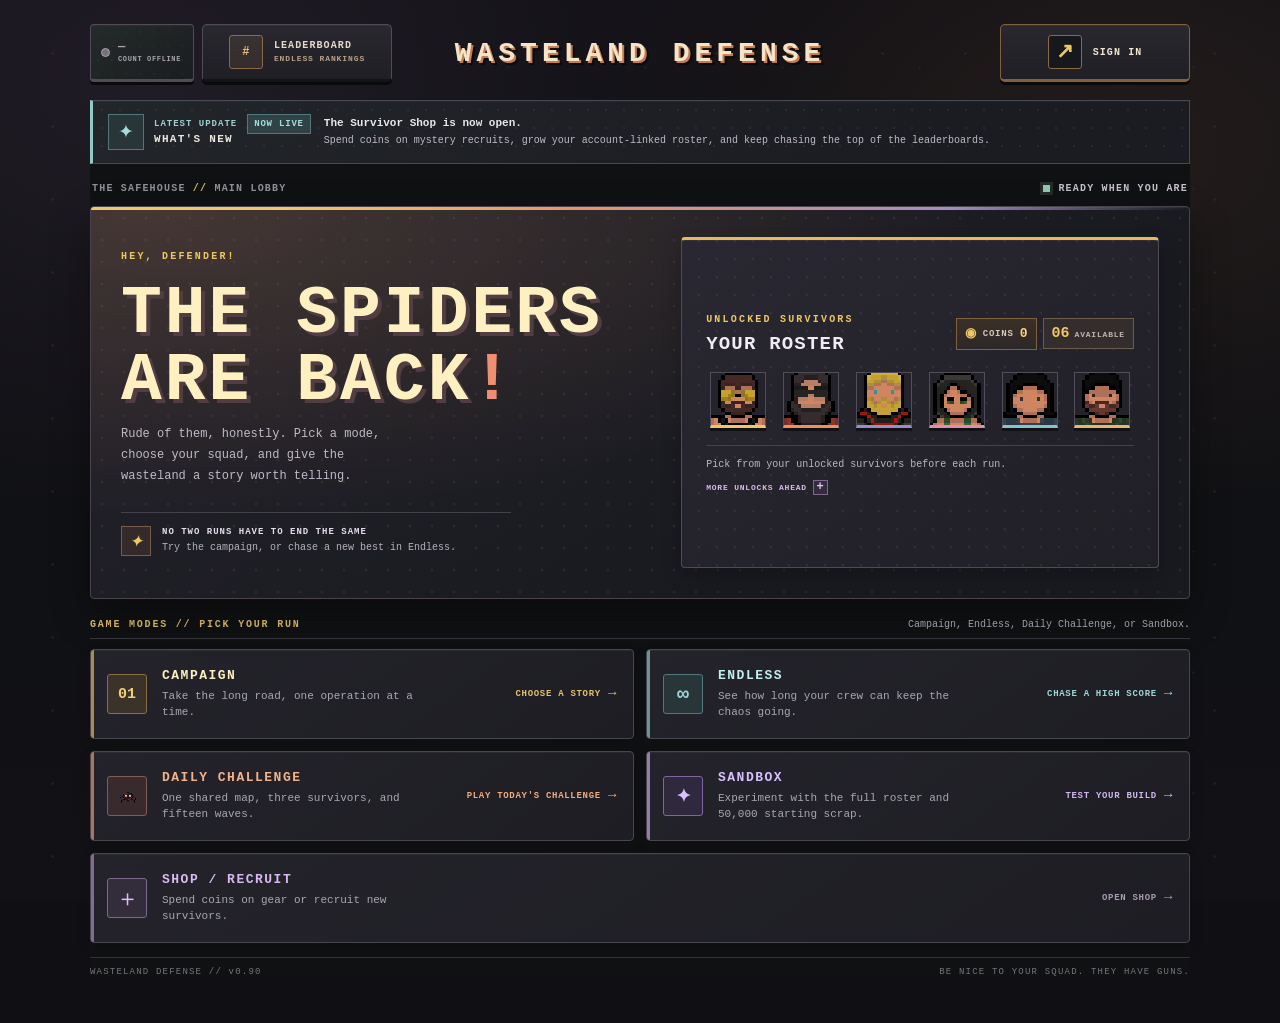
==== commit 79a6e7b4: "Add files via upload" ====
--- a/index.html
+++ b/index.html
@@ -6,7 +6,7 @@
     <meta name="viewport" content="width=device-width, initial-scale=1.0">
     <title>Wasteland Defense</title>
     <link rel="icon" type="image/svg+xml" href="favicon.svg?v=1">
-    <link rel="stylesheet" href="style.css?v=20261024-11">
+    <link rel="stylesheet" href="style.css?v=20261025-01">
 </head>
 <body>
 
@@ -180,7 +180,7 @@
     </div>
 
     <div class="menu-footer">
-        <span>WASTELAND DEFENSE // v0.89</span>
+        <span>WASTELAND DEFENSE // v0.90</span>
         <span>BE NICE TO YOUR SQUAD. THEY HAVE GUNS.</span>
     </div>
 </section>
@@ -896,6 +896,7 @@
                     <span class="preview-enemy-count">×10</span>
                 </div>
             </div>
+            <div class="preview-enemy-detail-panel" id="previewEnemyDetail" hidden aria-live="polite"></div>
         </div>
 
         <div class="roster-heading">
--- a/style.css
+++ b/style.css
@@ -4277,13 +4277,19 @@
     outline-offset: 2px;
 }
 
-.wave-preview .preview-enemy.is-expanded {
+.wave-preview .preview-enemy.is-open {
     display: grid;
-    grid-column: 1 / -1;
+    /* Stay in the tile's original grid slot. The expanded panel overlays the
+       surrounding tiles instead of inserting a full-width row between them. */
+    grid-column: auto !important;
+    grid-row: auto;
     grid-template-columns: 34px minmax(0, 1fr) auto;
     grid-template-rows: auto auto;
-    width: 100% !important;
-    height: auto !important;
+    position: relative;
+    z-index: 20;
+    justify-self: start;
+    width: min(218px, calc(100vw - 32px)) !important;
+    height: 132px !important;
     min-height: 132px !important;
     flex: none;
     align-items: center;
@@ -4297,7 +4303,7 @@
     box-sizing: border-box;
 }
 
-.wave-preview .preview-enemy.is-expanded .preview-enemy-detail {
+.wave-preview .preview-enemy.is-open .preview-enemy-detail {
     display: flex;
     grid-column: 1 / -1;
     flex-direction: column;
@@ -4311,13 +4317,204 @@
     line-height: 1.35;
 }
 
-.wave-preview .preview-enemy.is-expanded .preview-enemy-detail strong {
+.wave-preview .preview-enemy.is-open .preview-enemy-detail strong {
     color: #efc26f;
     font-size: 10px;
     letter-spacing: 0.6px;
 }
 
-.wave-preview .preview-enemy.is-expanded .preview-enemy-detail span:last-child {
+.wave-preview .preview-enemy.is-open .preview-enemy-detail span:last-child {
+    color: #8fd6d0;
+}
+
+/* Wave intel details belong to the preview flow, never to a floating tile.
+   Keep every enemy tile compact and place the selected card's explanation in
+   a dedicated full-width row after all enemy tiles. */
+.wave-preview .preview-enemy-list {
+    grid-auto-rows: max-content !important;
+    grid-auto-flow: row;
+}
+
+.wave-preview .preview-enemy.is-selected {
+    border-color: #e5b95e !important;
+    border-left-color: #f0c96d !important;
+    box-shadow: 0 0 0 1px #e5b95e55, 0 0 8px #e5b95e22;
+}
+
+.wave-preview .preview-enemy-detail-panel {
+    position: static !important;
+    z-index: auto !important;
+    grid-column: 1 / -1 !important;
+    grid-row: auto !important;
+    display: flex !important;
+    width: 100% !important;
+    min-width: 0 !important;
+    min-height: 104px;
+    box-sizing: border-box;
+    align-self: start;
+    margin: 0 !important;
+    padding: 9px 10px;
+    flex-direction: column;
+    gap: 4px;
+    overflow: visible;
+    border: 1px solid #5d5362;
+    border-left: 3px solid #e4b35e;
+    border-radius: 5px;
+    background: linear-gradient(135deg, #292833, #202126);
+    box-shadow: 0 8px 18px #08090d99;
+    color: #b8bba9;
+    font-size: 9px;
+    line-height: 1.35;
+}
+
+.wave-preview #previewEnemyDetail[hidden] {
+    display: none !important;
+}
+
+/* Defensive reset for older cached markup that may still use is-open. */
+.wave-preview .preview-enemy.is-open {
+    display: flex !important;
+    position: relative !important;
+    z-index: 1 !important;
+    grid-column: auto !important;
+    grid-row: auto !important;
+    width: 64px !important;
+    height: 64px !important;
+    min-width: 64px !important;
+    min-height: 64px !important;
+    padding: 6px 4px 4px !important;
+    overflow: hidden !important;
+}
+
+.wave-preview .preview-enemy.is-open .preview-enemy-detail {
+    display: none !important;
+}
+
+.wave-preview #previewEnemyDetail {
+    display: block;
+    width: 100%;
+    box-sizing: border-box;
+    margin-top: 6px;
+    min-height: 104px;
+    padding: 9px 10px;
+    border: 1px solid #5d5362;
+    border-left: 3px solid #e4b35e;
+    border-radius: 5px;
+    background: linear-gradient(135deg, #292833, #202126);
+    box-shadow: 0 8px 18px #08090d99;
+    color: #b8bba9;
+    font-size: 9px;
+    line-height: 1.35;
+}
+
+.wave-preview #previewEnemyDetail .preview-enemy-detail-content {
+    display: flex;
+    min-width: 0;
+    flex-direction: column;
+    gap: 4px;
+}
+
+.wave-preview #previewEnemyDetail strong {
+    color: #efc26f;
+    font-size: 10px;
+    letter-spacing: 0.6px;
+}
+
+.wave-preview #previewEnemyDetail span {
+    display: block;
+    max-width: 100%;
+}
+
+.wave-preview #previewEnemyDetail span:last-child {
+    color: #8fd6d0;
+}
+
+.wave-preview .preview-enemy-detail-panel strong {
+    color: #efc26f;
+    font-size: 10px;
+    letter-spacing: 0.6px;
+}
+
+.wave-preview .preview-enemy-detail-panel span {
+    display: block;
+    max-width: 100%;
+}
+
+.wave-preview .preview-enemy-detail-panel span:last-child {
+    color: #8fd6d0;
+}
+
+/* The details container lives outside #previewEnemyList, so it is always a
+   regular flow block beneath the compact tiles (never a grid popout). */
+.wave-preview #previewEnemyDetail {
+    position: static !important;
+    z-index: auto !important;
+    display: block !important;
+    grid-column: auto !important;
+    grid-row: auto !important;
+    width: 100% !important;
+    min-width: 0 !important;
+    min-height: 104px;
+    box-sizing: border-box;
+    margin-top: 6px !important;
+}
+
+.wave-preview #previewEnemyDetail[hidden] {
+    display: none !important;
+}
+
+/* Wave intel details belong to the preview flow, never to a floating tile.
+   Keep every enemy tile compact and place the selected card's explanation in
+   a dedicated full-width row after all enemy tiles. */
+.wave-preview .preview-enemy-list {
+    grid-auto-rows: max-content !important;
+    grid-auto-flow: row;
+}
+
+.wave-preview .preview-enemy.is-selected {
+    border-color: #e5b95e !important;
+    border-left-color: #f0c96d !important;
+    box-shadow: 0 0 0 1px #e5b95e55, 0 0 8px #e5b95e22;
+}
+
+.wave-preview .preview-enemy-detail-panel {
+    position: static !important;
+    z-index: auto !important;
+    grid-column: 1 / -1 !important;
+    grid-row: auto !important;
+    display: flex !important;
+    width: 100% !important;
+    min-width: 0 !important;
+    min-height: 104px;
+    box-sizing: border-box;
+    align-self: start;
+    margin: 0 !important;
+    padding: 9px 10px;
+    flex-direction: column;
+    gap: 4px;
+    overflow: visible;
+    border: 1px solid #5d5362;
+    border-left: 3px solid #e4b35e;
+    border-radius: 5px;
+    background: linear-gradient(135deg, #292833, #202126);
+    box-shadow: 0 8px 18px #08090d99;
+    color: #b8bba9;
+    font-size: 9px;
+    line-height: 1.35;
+}
+
+.wave-preview .preview-enemy-detail-panel strong {
+    color: #efc26f;
+    font-size: 10px;
+    letter-spacing: 0.6px;
+}
+
+.wave-preview .preview-enemy-detail-panel span {
+    display: block;
+    max-width: 100%;
+}
+
+.wave-preview .preview-enemy-detail-panel span:last-child {
     color: #8fd6d0;
 }
 
@@ -9974,3 +10171,57 @@
         height: 56px;
     }
 }
+
+/* Final wave-intel layout: compact enemy tiles stay together and the
+   selected enemy's detail is a normal full-width row below them. */
+.wave-preview .preview-enemy-list {
+    grid-auto-rows: max-content !important;
+    grid-auto-flow: row;
+}
+
+.wave-preview .preview-enemy.is-selected {
+    border-color: #e5b95e !important;
+    border-left-color: #f0c96d !important;
+    box-shadow: 0 0 0 1px #e5b95e55, 0 0 8px #e5b95e22;
+}
+
+.wave-preview .preview-enemy-detail-panel {
+    position: static !important;
+    z-index: auto !important;
+    grid-column: 1 / -1 !important;
+    grid-row: auto !important;
+    display: flex !important;
+    width: 100% !important;
+    min-width: 0 !important;
+    min-height: 104px;
+    box-sizing: border-box;
+    align-self: start;
+    margin: 0 !important;
+    padding: 9px 10px;
+    flex-direction: column;
+    gap: 4px;
+    overflow: visible;
+    border: 1px solid #5d5362;
+    border-left: 3px solid #e4b35e;
+    border-radius: 5px;
+    background: linear-gradient(135deg, #292833, #202126);
+    box-shadow: 0 8px 18px #08090d99;
+    color: #b8bba9;
+    font-size: 9px;
+    line-height: 1.35;
+}
+
+.wave-preview .preview-enemy-detail-panel strong {
+    color: #efc26f;
+    font-size: 10px;
+    letter-spacing: 0.6px;
+}
+
+.wave-preview .preview-enemy-detail-panel span {
+    display: block;
+    max-width: 100%;
+}
+
+.wave-preview .preview-enemy-detail-panel span:last-child {
+    color: #8fd6d0;
+}
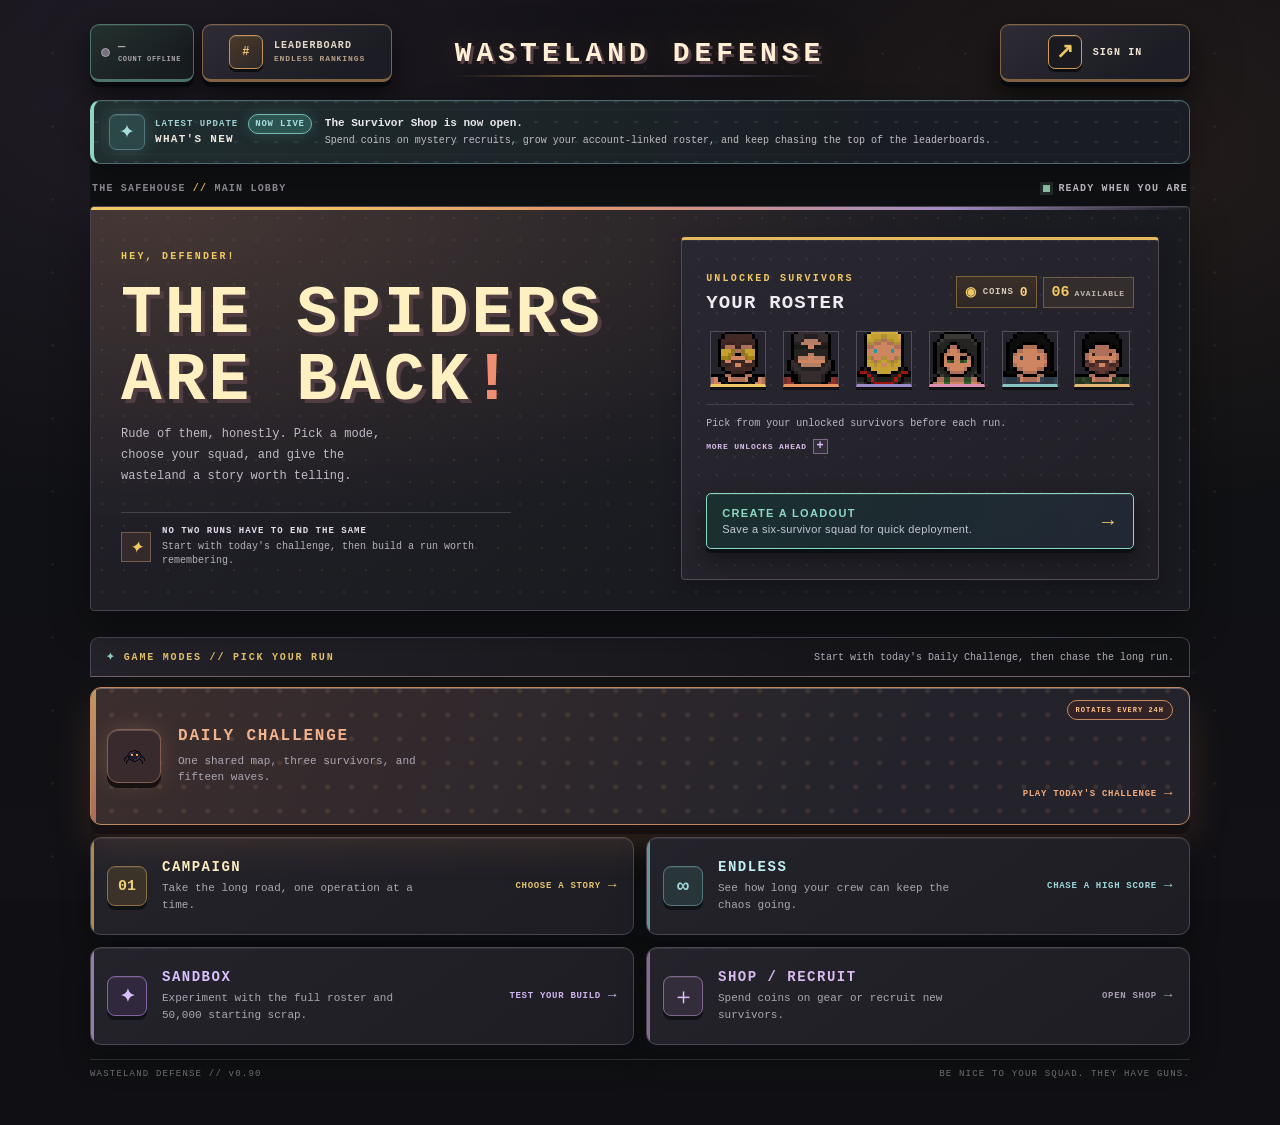
==== commit 63cf325b: "Add files via upload" ====
--- a/index.html
+++ b/index.html
@@ -6,7 +6,38 @@
     <meta name="viewport" content="width=device-width, initial-scale=1.0">
     <title>Wasteland Defense</title>
     <link rel="icon" type="image/svg+xml" href="favicon.svg?v=1">
-    <link rel="stylesheet" href="style.css?v=20261025-01">
+    <link rel="stylesheet" href="style.css?v=20261026-08">
+    <style id="mobile-survivor-details-fix">
+        @media (max-width: 900px) {
+            main.game-layout > .control-panel {
+                height: auto !important;
+                max-height: none !important;
+                overflow: visible !important;
+            }
+
+            #survivorDetailsPanel.is-visible {
+                display: block !important;
+                visibility: visible !important;
+                opacity: 1 !important;
+                position: relative;
+                z-index: 20;
+                order: 3;
+                flex: 0 0 auto !important;
+                align-self: stretch;
+                width: 100%;
+                min-width: 0;
+                height: auto !important;
+                max-height: none !important;
+                overflow: visible !important;
+                margin: 8px 0 10px;
+                scroll-margin-block: 12px;
+            }
+
+            main.game-layout > .control-panel > .survivor-list {
+                order: 4;
+            }
+        }
+    </style>
 </head>
 <body>
 
@@ -89,7 +120,7 @@
                 <span class="menu-signal-bars" aria-hidden="true"><i>✦</i></span>
                 <span>
                     <strong>NO TWO RUNS HAVE TO END THE SAME</strong>
-                    <small>Try the campaign, or chase a new best in Endless.</small>
+                    <small>Start with today's challenge, then build a run worth remembering.</small>
                 </span>
             </div>
         </div>
@@ -124,12 +155,20 @@
                 <span class="menu-crew-next">MORE UNLOCKS AHEAD <b aria-hidden="true">+</b></span>
             </div>
 
+            <button id="openLoadoutButton" class="menu-crew-loadout-button" type="button">
+                <span>
+                    <strong>CREATE A LOADOUT</strong>
+                    <small>Save a six-survivor squad for quick deployment.</small>
+                </span>
+                <b aria-hidden="true">→</b>
+            </button>
+
         </aside>
     </div>
 
     <div class="menu-mode-heading">
         <h3 class="menu-section-title">GAME MODES // PICK YOUR RUN</h3>
-        <span>Campaign, Endless, Daily Challenge, or Sandbox.</span>
+        <span>Start with today's Daily Challenge, then chase the long run.</span>
     </div>
 
     <div class="menu-cards">
@@ -146,7 +185,7 @@
             <span class="menu-card-icon" aria-hidden="true"><img src="Images/spider.png" alt=""></span>
             <span class="menu-card-copy">
                 <strong>DAILY CHALLENGE</strong>
-                <span>One shared map, three survivors, and fifteen waves.</span>
+                <span id="dailyChallengeMenuSummary">One shared map, three survivors, and fifteen waves.</span>
             </span>
             <span class="menu-card-cta">PLAY TODAY'S CHALLENGE <b aria-hidden="true">→</b></span>
         </button>
@@ -182,6 +221,75 @@
     <div class="menu-footer">
         <span>WASTELAND DEFENSE // v0.90</span>
         <span>BE NICE TO YOUR SQUAD. THEY HAVE GUNS.</span>
+    </div>
+</section>
+
+<section id="loadoutScreen" class="loadout-screen" style="display: none;" aria-labelledby="loadoutTitle">
+    <div class="loadout-panel">
+        <div class="loadout-heading-row">
+            <button id="loadoutBackButton" class="menu-button" type="button">&lt; MAIN MENU</button>
+            <div class="loadout-heading-copy">
+                <p class="menu-eyebrow">SAFEHOUSE // LOADOUTS</p>
+                <h2 id="loadoutTitle">BUILD YOUR LOADOUT</h2>
+                <p class="menu-description">Set up a squad once, then take it straight into your next run.</p>
+            </div>
+            <div id="loadoutUnlockCount" class="loadout-unlock-count" aria-live="polite">
+                <strong>0/0</strong>
+                <span>UNLOCKED</span>
+            </div>
+        </div>
+
+        <div class="loadout-builder">
+            <section class="loadout-roster-shell" aria-labelledby="loadoutRosterTitle">
+                <div class="loadout-section-heading">
+                    <div>
+                        <p class="menu-eyebrow">ACCOUNT ROSTER</p>
+                        <h3 id="loadoutRosterTitle">CHOOSE SIX OPERATORS</h3>
+                    </div>
+                    <strong id="loadoutSelectionCount" class="loadout-selection-count">0 / 6</strong>
+                </div>
+                <div class="roster-sortbar loadout-sortbar">
+                    <label for="loadoutRosterSort">SORT ROSTER</label>
+                    <select id="loadoutRosterSort">
+                        <option value="rarity-asc">COMMON → LEGENDARY</option>
+                        <option value="rarity-desc">LEGENDARY → COMMON</option>
+                        <option value="recent">RECENTLY OBTAINED</option>
+                    </select>
+                </div>
+                <div id="loadoutRosterGrid" class="loadout-roster-grid" role="group" aria-label="Unlocked survivors"></div>
+            </section>
+
+            <aside class="loadout-sidebar">
+                <section class="loadout-side-card loadout-active-card" aria-labelledby="loadoutPreviewTitle">
+                    <div class="loadout-side-heading">
+                        <div>
+                            <p class="menu-eyebrow">ACTIVE SQUAD</p>
+                            <h3 id="loadoutPreviewTitle">UNNAMED LOADOUT</h3>
+                        </div>
+                        <span id="loadoutPreviewStatus">0 / 6 SELECTED</span>
+                    </div>
+                    <div id="loadoutSlots" class="loadout-slot-grid" aria-label="Selected loadout survivors"></div>
+                </section>
+
+                <form id="loadoutForm" class="loadout-side-card loadout-save-card">
+                    <label for="loadoutNameInput">LOADOUT NAME</label>
+                    <input id="loadoutNameInput" type="text" maxlength="24" autocomplete="off" placeholder="e.g. NIGHT SHIFT">
+                    <button id="loadoutSaveButton" type="submit" disabled>SAVE LOADOUT</button>
+                    <output id="loadoutNotice" role="status" aria-live="polite"></output>
+                </form>
+
+                <section class="loadout-side-card loadout-saved-card" aria-labelledby="savedLoadoutsTitle">
+                    <div class="loadout-side-heading">
+                        <div>
+                            <p class="menu-eyebrow">YOUR PRESETS</p>
+                            <h3 id="savedLoadoutsTitle">SAVED LOADOUTS</h3>
+                        </div>
+                        <strong id="savedLoadoutCount">0</strong>
+                    </div>
+                    <div id="savedLoadoutsList" class="saved-loadouts-list"></div>
+                </section>
+            </aside>
+        </div>
     </div>
 </section>
 
@@ -247,6 +355,14 @@
                     <div class="profile-portrait-heading">
                         <strong>PROFILE PORTRAIT</strong>
                         <span>CHOOSE AN UNLOCKED SURVIVOR</span>
+                    </div>
+                    <div class="roster-sortbar profile-portrait-sortbar">
+                        <label for="profilePortraitSort">SORT ROSTER</label>
+                        <select id="profilePortraitSort">
+                            <option value="rarity-asc">COMMON → LEGENDARY</option>
+                            <option value="rarity-desc">LEGENDARY → COMMON</option>
+                            <option value="recent">RECENTLY OBTAINED</option>
+                        </select>
                     </div>
                     <div id="profilePortraitOptions" class="profile-portrait-options" role="group" aria-label="Choose a profile portrait"></div>
                 </div>
@@ -297,7 +413,7 @@
   <div class="friend-profile-panel">
     <button id="friendProfileCloseButton" class="menu-button" type="button">&lt; BACK TO PROFILE</button>
     <div class="friend-profile-heading"><p class="menu-eyebrow">FRIEND DOSSIER // READ ONLY</p><h2 id="friendProfileTitle">FRIEND PROFILE</h2><p id="friendProfileSubtitle"></p></div>
-    <div class="friend-profile-summary"><img id="friendProfilePortrait" alt=""><div><strong id="friendProfileUsername"></strong><span>ACCOUNT ROSTER</span><small id="friendProfileRosterCount"></small></div></div>
+    <div class="friend-profile-summary"><img id="friendProfilePortrait" alt=""><div><strong id="friendProfileUsername"></strong><span>MOST USED SURVIVORS</span><small id="friendProfileRosterCount"></small></div></div>
     <div id="friendProfileRoster" class="friend-profile-roster"></div>
     <div class="friend-profile-trophies"><h3>ENDLESS TROPHIES</h3><div id="friendProfileEndlessTrophies" class="profile-trophy-counts"></div><h3>DAILY CHALLENGE TROPHIES</h3><div id="friendProfileDailyTrophies" class="profile-trophy-counts"></div></div>
   </div>
@@ -531,10 +647,19 @@
             <p class="deployment-location" id="deploymentLocation">CHOOSE YOUR OPERATION</p>
             <p class="deployment-subtitle">Pick the survivors you want to bring. Tap a card again to swap them out.</p>
             <p id="dailyChallengeDetails" class="daily-challenge-details" hidden></p>
-        </div>
-
-
-</div>
+            <p id="dailyChallengeModifiers" class="daily-challenge-modifiers" hidden></p>
+        </div>
+
+    </div>
+
+    <div id="deploymentLoadoutBar" class="deployment-loadout-bar" hidden>
+            <div class="deployment-loadout-heading">
+                <p class="menu-eyebrow">SAVED LOADOUTS</p>
+                <span id="deploymentLoadoutStatus">Choose a saved squad for this run.</span>
+            </div>
+            <div id="deploymentLoadoutList" class="deployment-loadout-list" role="list"></div>
+            <button id="deploymentManageLoadoutsButton" class="menu-button" type="button">MANAGE LOADOUTS →</button>
+    </div>
 
     <figure id="dailyChallengeMapPanel" class="daily-challenge-map-preview" hidden>
         <img id="dailyChallengeMapPreview" alt="Map layout for today's Daily Challenge">
@@ -551,6 +676,15 @@
             <small>Choose who rides with you.</small>
             <strong id="rosterCount" role="status" aria-live="polite">0/4</strong>
         </div>
+</div>
+
+<div class="roster-sortbar deployment-sortbar">
+    <label for="deploymentRosterSort">SORT ROSTER</label>
+    <select id="deploymentRosterSort">
+        <option value="rarity-asc">COMMON → LEGENDARY</option>
+        <option value="rarity-desc">LEGENDARY → COMMON</option>
+        <option value="recent">RECENTLY OBTAINED</option>
+    </select>
 </div>
 
 <div class="deployment-roster" id="deploymentRoster">
@@ -571,7 +705,7 @@
 
 
 
-        <button class="deploy-card rarity-common" data-survivor="james" type="button" aria-pressed="false">
+        <button class="deploy-card rarity-rare" data-survivor="james" type="button" aria-pressed="false">
                 
 <img
     class="survivor-portrait-placeholder"
@@ -584,10 +718,10 @@
             <span>FLAMETHROWER</span>
             <small>Close-range fire</small>
             </div>
-            <span class="survivor-rarity rarity-common" aria-label="Common rarity">COMMON</span>
-        </button>
-
-        <button class="deploy-card rarity-common" data-survivor="cody" type="button" aria-pressed="false">
+            <span class="survivor-rarity rarity-rare" aria-label="Rare rarity">RARE</span>
+        </button>
+
+        <button class="deploy-card rarity-uncommon" data-survivor="cody" type="button" aria-pressed="false">
                 
 <img
     class="survivor-portrait-placeholder"
@@ -600,10 +734,10 @@
             <span>GRENADE LAUNCHER</span>
             <small>Heavy direct hits</small>
             </div>
-            <span class="survivor-rarity rarity-common" aria-label="Common rarity">COMMON</span>
-        </button>
-
-        <button class="deploy-card rarity-common" data-survivor="britney" type="button" aria-pressed="false">
+            <span class="survivor-rarity rarity-uncommon" aria-label="Uncommon rarity">UNCOMMON</span>
+        </button>
+
+        <button class="deploy-card rarity-rare" data-survivor="britney" type="button" aria-pressed="false">
                 
 <img
     class="survivor-portrait-placeholder"
@@ -616,7 +750,7 @@
             <span>SNIPER RIFLE</span>
             <small>Long-range precision</small>
             </div>
-            <span class="survivor-rarity rarity-common" aria-label="Common rarity">COMMON</span>
+            <span class="survivor-rarity rarity-rare" aria-label="Rare rarity">RARE</span>
         </button>
 
         <button class="deploy-card rarity-common" data-survivor="zach" type="button" aria-pressed="false">
@@ -635,7 +769,7 @@
             <span class="survivor-rarity rarity-common" aria-label="Common rarity">COMMON</span>
         </button>
 
-        <button class="deploy-card rarity-common" data-survivor="brady" type="button" aria-pressed="false">
+        <button class="deploy-card rarity-uncommon" data-survivor="brady" type="button" aria-pressed="false">
                 
 <img
     class="survivor-portrait-placeholder"
@@ -648,7 +782,7 @@
             <span>SHOTGUN</span>
             <small>Tight spread, one target</small>
             </div>
-            <span class="survivor-rarity rarity-common" aria-label="Common rarity">COMMON</span>
+            <span class="survivor-rarity rarity-uncommon" aria-label="Uncommon rarity">UNCOMMON</span>
         </button>
     </div>
 
@@ -897,6 +1031,16 @@
                 </div>
             </div>
             <div class="preview-enemy-detail-panel" id="previewEnemyDetail" hidden aria-live="polite"></div>
+            <button
+                id="wavePreviewExpandButton"
+                class="wave-preview-expand"
+                type="button"
+                aria-expanded="false"
+                aria-controls="previewEnemyList"
+                hidden
+            >
+                EXPAND INTEL
+            </button>
         </div>
 
         <div class="roster-heading">
@@ -904,7 +1048,7 @@
             <span id="inGameRosterCount">0 UNITS</span>
         </div>
 
-        <div class="survivor-details" id="survivorDetailsPanel" style="display: none;">
+        <div class="survivor-details" id="survivorDetailsPanel" hidden aria-hidden="true" style="display: none;">
             <div class="survivor-details-header">
                 <img
     class="survivor-portrait"
@@ -922,7 +1066,16 @@
                 <button id="cancelPlacementButton" type="button" title="Cancel placement" aria-label="Cancel placement">X</button>
             </div>
 
-            <div class="survivor-detail-stats">
+            <div class="survivor-detail-stats survivor-primary-stats">
+                <div id="survivorUpgradeControl" class="survivor-upgrade-control" style="display: none;">
+                    <button id="upgradeSurvivorButton" type="button">
+                        <span class="survivor-upgrade-copy">
+                            <strong id="survivorUpgradeLabel">UPGRADE</strong>
+                            <small id="survivorUpgradeCost">0 SCRAP</small>
+                        </span>
+                        <span id="survivorUpgradeLevel" class="survivor-upgrade-level">LEVEL 0 / 3</span>
+                    </button>
+                </div>
                 <div>
                     <span>DAMAGE</span>
                     <strong id="survivorDetailDamage">0</strong>
@@ -931,13 +1084,13 @@
                     <span>RANGE</span>
                     <strong id="survivorDetailRange">0</strong>
                 </div>
+            </div>
+
+            <div class="survivor-detail-stats">
                 <div>
                     <span title="Estimated combat DPS including a nearby secondary target or active burn">EST. DPS</span>
                     <strong id="survivorDetailDps">0</strong>
                 </div>
-            </div>
-
-            <div class="survivor-detail-stats">
                 <div>
                     <span>DAMAGE DEALT</span>
                     <strong id="survivorDamageDealt">0</strong>
@@ -968,16 +1121,6 @@
 
             <p id="survivorDetailDescription">Select a survivor to view their details.</p>
             <p class="placement-hint">CLICK THE BATTLEFIELD TO DEPLOY</p>
-
-            <div id="survivorUpgradeControl" class="survivor-upgrade-control" style="display: none;">
-                <button id="upgradeSurvivorButton" type="button">
-                    <span class="survivor-upgrade-copy">
-                        <strong id="survivorUpgradeLabel">UPGRADE TO LEVEL 1</strong>
-                        <small id="survivorUpgradeCost">0 SCRAP</small>
-                    </span>
-                    <span id="survivorUpgradeLevel" class="survivor-upgrade-level">LEVEL 0 / 3</span>
-                </button>
-            </div>
 
         </div>
 
--- a/style.css
+++ b/style.css
@@ -2231,6 +2231,45 @@
     }
 }
 
+/* Battlefield presentation pass: keep the art crisp while giving the play
+   space a stronger physical frame and a little more separation from the UI. */
+main.game-layout > .battlefield {
+    position: relative;
+    border: 2px solid rgba(117, 130, 98, 0.82);
+    border-radius: 7px;
+    background: #252a23;
+    box-shadow:
+        0 22px 46px rgba(0, 0, 0, 0.42),
+        0 0 0 1px rgba(239, 198, 111, 0.08),
+        inset 0 0 0 1px rgba(255, 237, 177, 0.07);
+    isolation: isolate;
+}
+
+main.game-layout > .battlefield::after {
+    content: "";
+    position: absolute;
+    inset: 4px;
+    border: 1px solid rgba(240, 214, 157, 0.08);
+    border-radius: 3px;
+    pointer-events: none;
+    z-index: 2;
+}
+
+#gameCanvas {
+    position: relative;
+    z-index: 1;
+    border-radius: 5px;
+    image-rendering: pixelated;
+}
+
+main.game-layout > .control-panel {
+    border-radius: 7px;
+    box-shadow:
+        0 18px 38px rgba(0, 0, 0, 0.3),
+        0 0 0 1px rgba(240, 214, 157, 0.05),
+        inset 0 1px 0 rgba(255, 237, 177, 0.05);
+}
+
 /* Homepage update callout for the newly available account features. */
 #mainMenu .menu-whats-new {
     display: grid;
@@ -2747,6 +2786,878 @@
         transition-duration: 0.01ms !important;
         animation-duration: 0.01ms !important;
         animation-iteration-count: 1 !important;
+    }
+}
+
+/* Safehouse loadouts and squad-pick polish */
+#loadoutScreen .loadout-panel {
+    position: relative;
+    overflow: hidden;
+    background:
+        radial-gradient(circle, #f2c76d16 1px, transparent 1.4px) 0 0 / 18px 18px,
+        linear-gradient(145deg, #1b1c25f7, #12141af8);
+    box-shadow:
+        0 28px 72px #000b,
+        0 0 0 1px #f2c76d12,
+        inset 0 1px #ffffff16;
+}
+
+#loadoutScreen .loadout-panel::after {
+    content: "";
+    position: absolute;
+    inset: 0;
+    pointer-events: none;
+    background: linear-gradient(115deg, transparent 0 38%, #ffffff06 50%, transparent 62%);
+    opacity: .7;
+}
+
+#loadoutScreen .loadout-heading-row,
+#loadoutScreen .loadout-builder {
+    position: relative;
+    z-index: 1;
+}
+
+#loadoutScreen #loadoutBackButton,
+#loadoutScreen .menu-button {
+    color: #f2e9dc;
+    border: 1px solid #806449;
+    border-bottom: 3px solid #4e392b;
+    border-radius: 4px;
+    background: linear-gradient(180deg, #302d35, #1d1d24);
+    box-shadow: 0 4px 0 #0a0b0d, 0 10px 20px #0007, inset 0 1px #ffffff12;
+    text-shadow: 0 1px #0008;
+}
+
+#loadoutScreen #loadoutBackButton:hover,
+#loadoutScreen #loadoutBackButton:focus-visible,
+#loadoutScreen .menu-button:hover,
+#loadoutScreen .menu-button:focus-visible {
+    color: #fff2d3;
+    border-color: #f2c76d;
+    background: linear-gradient(180deg, #4a3c32, #29232a);
+    transform: translateY(-2px);
+    outline: none;
+}
+
+#loadoutScreen .loadout-roster-shell,
+#loadoutScreen .loadout-side-card {
+    background:
+        radial-gradient(circle, #f2c76d12 1px, transparent 1.35px) 0 0 / 16px 16px,
+        linear-gradient(145deg, #24242d, #191a21);
+    box-shadow: 0 14px 30px #0007, inset 0 1px #ffffff10;
+}
+
+#loadoutScreen .roster-sortbar,
+#loadoutScreen .saved-loadout-row,
+#loadoutScreen .loadout-slot {
+    background:
+        radial-gradient(circle, #8dd8c312 1px, transparent 1.35px) 0 0 / 14px 14px,
+        #17181f;
+}
+
+#loadoutScreen .loadout-survivor-card {
+    box-shadow: 0 5px 0 #0b0c0e, 0 8px 16px #0005, inset 0 1px #ffffff10;
+}
+
+#loadoutScreen .loadout-survivor-card.selected {
+    box-shadow: 0 6px 0 #0b0c0e, 0 12px 20px #0008, inset 0 1px #ffffff18;
+}
+
+#loadoutScreen #loadoutSaveButton:not(:disabled),
+#loadoutScreen .saved-loadout-actions button {
+    border-color: #d9ab58;
+    background: linear-gradient(180deg, #f2c873, #dca856);
+    box-shadow: 0 3px 0 #7e5b2c, 0 8px 16px #0005;
+}
+
+#loadoutScreen #loadoutSaveButton:not(:disabled):hover,
+#loadoutScreen .saved-loadout-actions button:hover {
+    filter: brightness(1.09);
+    transform: translateY(-1px);
+}
+
+.deployment-loadout-bar {
+    width: 100%;
+    margin: 20px 0 0;
+    padding: 14px 16px;
+    display: grid;
+    grid-template-columns: minmax(180px, 245px) minmax(0, 1fr) auto;
+    align-items: center;
+    gap: 14px;
+    border: 1px solid #4e6470;
+    border-left: 3px solid #8dd8c3;
+    border-radius: 4px;
+    background:
+        radial-gradient(circle, #8dd8c312 1px, transparent 1.35px) 0 0 / 16px 16px,
+        linear-gradient(145deg, #20252a, #171b20);
+    box-shadow: 0 10px 22px #0006, inset 0 1px #ffffff10;
+}
+
+.deployment-loadout-bar[hidden] {
+    display: none !important;
+}
+
+.deployment-loadout-heading {
+    display: grid;
+    gap: 4px;
+}
+
+.deployment-loadout-heading .menu-eyebrow {
+    margin: 0;
+    color: #e6b866;
+}
+
+.deployment-loadout-heading > span {
+    color: #b8bdca;
+    font-size: 10px;
+    line-height: 1.4;
+}
+
+.deployment-loadout-list {
+    min-width: 0;
+    display: flex;
+    gap: 8px;
+    overflow-x: auto;
+    padding: 2px 0 4px;
+}
+
+.deployment-loadout-chip {
+    min-width: 145px;
+    padding: 9px 11px;
+    display: grid;
+    gap: 4px;
+    color: #f2eadb;
+    text-align: left;
+    border: 1px solid #5b5362;
+    border-bottom: 2px solid #39333e;
+    border-radius: 3px;
+    background: #26242c;
+    cursor: pointer;
+    transition: transform 130ms ease, border-color 130ms ease, filter 130ms ease;
+}
+
+.deployment-loadout-chip:hover,
+.deployment-loadout-chip:focus-visible,
+.deployment-loadout-chip.is-active {
+    border-color: #f2c76d;
+    filter: brightness(1.12);
+    transform: translateY(-1px);
+    outline: none;
+}
+
+.deployment-loadout-chip strong {
+    overflow: hidden;
+    color: #f2c76d;
+    font-size: 10px;
+    letter-spacing: .8px;
+    text-overflow: ellipsis;
+    white-space: nowrap;
+}
+
+.deployment-loadout-chip small {
+    overflow: hidden;
+    color: #aeb5c9;
+    font-size: 8px;
+    text-overflow: ellipsis;
+    white-space: nowrap;
+}
+
+.deployment-loadout-bar > .menu-button {
+    min-width: 142px;
+    padding: 10px 12px;
+    color: #f0d39b;
+    border-color: #8d6e43;
+}
+
+@media (max-width: 720px) {
+    .deployment-loadout-bar {
+        grid-template-columns: 1fr;
+        align-items: stretch;
+    }
+
+    .deployment-loadout-list {
+        margin: 0 -2px;
+    }
+
+    .deployment-loadout-bar > .menu-button {
+        width: 100%;
+    }
+}
+
+/* Endless loadout shortcut */
+.level-select-loadout-bar {
+    display: flex;
+    align-items: center;
+    justify-content: space-between;
+    gap: 18px;
+    margin: 22px 0 4px;
+    padding: 16px 18px;
+    border: 1px solid #4b5360;
+    border-left: 3px solid #8dd8c3;
+    border-radius: 6px;
+    background: linear-gradient(135deg, #202329 0%, #17191d 100%);
+    box-shadow: inset 0 1px 0 rgba(255,255,255,.05), 0 10px 26px rgba(0,0,0,.22);
+}
+
+.level-select-loadout-bar[hidden] {
+    display: none !important;
+}
+
+.level-select-loadout-copy {
+    display: grid;
+    gap: 4px;
+    min-width: 0;
+}
+
+.level-select-loadout-copy .menu-eyebrow {
+    margin: 0;
+    color: #d8a15d;
+    font-size: 10px;
+    letter-spacing: 2px;
+}
+
+.level-select-loadout-copy strong {
+    overflow: hidden;
+    color: #f1f1f2;
+    font-size: 14px;
+    letter-spacing: 1px;
+    text-overflow: ellipsis;
+    white-space: nowrap;
+}
+
+.level-select-loadout-copy span {
+    color: #a3a3a8;
+    font-size: 11px;
+}
+
+.level-select-loadout-bar .menu-button {
+    min-width: 190px;
+    border-color: #d8a15d;
+    white-space: nowrap;
+}
+
+@media (max-width: 700px) {
+    .level-select-loadout-bar {
+        align-items: stretch;
+        flex-direction: column;
+        gap: 12px;
+        margin-top: 16px;
+    }
+
+    .level-select-loadout-bar .menu-button {
+        width: 100%;
+        min-width: 0;
+    }
+}
+
+/* LOADOUTS // SAFEHOUSE SQUAD BUILDER */
+#mainMenu .menu-crew-panel {
+    position: relative;
+}
+
+.menu-crew-loadout-button {
+    width: 100%;
+    margin-top: 22px;
+    padding: 13px 15px;
+    display: flex;
+    align-items: center;
+    justify-content: space-between;
+    gap: 16px;
+    color: #f8e9c7;
+    text-align: left;
+    border: 1px solid #8dd8c3;
+    border-radius: 5px;
+    background:
+        linear-gradient(115deg, #173331cc, #202532e6),
+        radial-gradient(circle at 90% 20%, #8dd8c326, transparent 46%);
+    box-shadow: 0 4px 0 #0a1011, 0 12px 24px #0006, inset 0 1px #ffffff14;
+    cursor: pointer;
+    transition: transform 140ms ease, filter 140ms ease, border-color 140ms ease, box-shadow 140ms ease;
+}
+
+.menu-crew-loadout-button span {
+    display: grid;
+    gap: 4px;
+}
+
+.menu-crew-loadout-button strong {
+    color: #8dd8c3;
+    font-size: 11px;
+    letter-spacing: 1.35px;
+}
+
+.menu-crew-loadout-button small {
+    color: #c5c7d5;
+    font-size: 11px;
+    letter-spacing: .35px;
+}
+
+.menu-crew-loadout-button b {
+    color: #f2c76d;
+    font-size: 20px;
+    line-height: 1;
+}
+
+.menu-crew-loadout-button:hover,
+.menu-crew-loadout-button:focus-visible {
+    filter: brightness(1.12);
+    border-color: #f2c76d;
+    transform: translateY(-2px);
+    box-shadow: 0 5px 0 #0a1011, 0 16px 28px #0008, inset 0 1px #ffffff1f;
+    outline: none;
+}
+
+.loadout-screen {
+    min-height: calc(100vh - 120px);
+    padding: clamp(20px, 4vw, 58px) clamp(14px, 5vw, 76px) 80px;
+    overflow: auto;
+}
+
+.loadout-panel {
+    width: min(1240px, 100%);
+    margin: 0 auto;
+    padding: clamp(24px, 4vw, 48px);
+    border: 1px solid #4e4b59;
+    border-top: 3px solid #f2c76d;
+    border-radius: 5px;
+    background:
+        linear-gradient(145deg, #1b1b24f5, #171820f7),
+        radial-gradient(circle at 8% 0%, #f2c76d10, transparent 42%);
+    box-shadow: 0 26px 70px #000a, inset 0 1px #ffffff12;
+}
+
+.loadout-heading-row {
+    display: grid;
+    grid-template-columns: minmax(150px, 210px) minmax(0, 1fr) auto;
+    align-items: start;
+    gap: 28px;
+    padding-bottom: 28px;
+    border-bottom: 1px solid #55515f;
+}
+
+.loadout-heading-copy {
+    text-align: center;
+}
+
+.loadout-heading-copy h2 {
+    margin: 8px 0 10px;
+    color: #f7f0e3;
+    font-size: clamp(28px, 4vw, 48px);
+    letter-spacing: 4px;
+    text-shadow: 3px 3px 0 #bb735640;
+}
+
+.loadout-heading-copy .menu-description {
+    margin: 0 auto;
+    max-width: 630px;
+}
+
+.loadout-unlock-count {
+    min-width: 122px;
+    padding: 12px 14px;
+    display: grid;
+    gap: 2px;
+    text-align: right;
+    border: 1px solid #a98b50;
+    border-radius: 3px;
+    background: #24212a;
+}
+
+.loadout-unlock-count strong {
+    color: #f2c76d;
+    font-size: 24px;
+    letter-spacing: 1px;
+}
+
+.loadout-unlock-count span,
+.loadout-side-heading > span {
+    color: #9da2b6;
+    font-size: 9px;
+    letter-spacing: 1.25px;
+}
+
+.loadout-builder {
+    margin-top: 28px;
+    display: grid;
+    grid-template-columns: minmax(0, 1fr) minmax(280px, 350px);
+    gap: 22px;
+    align-items: start;
+}
+
+.loadout-roster-shell,
+.loadout-side-card {
+    border: 1px solid #4d4a58;
+    border-radius: 4px;
+    background: #202027cc;
+    box-shadow: 0 12px 28px #0005, inset 0 1px #ffffff0b;
+}
+
+.loadout-roster-shell {
+    padding: 22px;
+}
+
+.loadout-section-heading,
+.loadout-side-heading {
+    display: flex;
+    align-items: end;
+    justify-content: space-between;
+    gap: 16px;
+}
+
+.loadout-section-heading h3,
+.loadout-side-heading h3 {
+    margin: 6px 0 0;
+    color: #f1ebdf;
+    font-size: 20px;
+    letter-spacing: 1.7px;
+}
+
+.loadout-selection-count {
+    padding: 9px 11px;
+    color: #f2c76d;
+    border: 1px solid #896f3e;
+    background: #2a2521;
+    font-size: 16px;
+    letter-spacing: 1px;
+}
+
+.roster-sortbar {
+    display: flex;
+    align-items: center;
+    justify-content: space-between;
+    gap: 12px;
+    margin-top: 18px;
+    padding: 9px 11px;
+    border: 1px solid #4d4a58;
+    border-left: 3px solid #8dd8c3;
+    background: #17181f;
+}
+
+.roster-sortbar label {
+    color: #aeb5c9;
+    font-size: 10px;
+    letter-spacing: 1.35px;
+}
+
+.roster-sortbar select {
+    min-width: 188px;
+    padding: 8px 10px;
+    color: #f4ead5;
+    border: 1px solid #a88a4f;
+    border-radius: 3px;
+    background: #24232b;
+    font: inherit;
+    font-size: 10px;
+    letter-spacing: .8px;
+}
+
+.loadout-roster-grid {
+    margin-top: 16px;
+    display: grid;
+    grid-template-columns: repeat(auto-fill, minmax(185px, 1fr));
+    gap: 11px;
+}
+
+.loadout-survivor-card {
+    --rarity: #8dd8c3;
+    min-height: 94px;
+    padding: 10px;
+    display: grid;
+    grid-template-columns: 58px minmax(0, 1fr) 24px;
+    align-items: center;
+    gap: 10px;
+    color: #eee8da;
+    text-align: left;
+    border: 1px solid #514e5a;
+    border-left: 4px solid var(--rarity);
+    border-radius: 3px;
+    background: linear-gradient(140deg, #25242d, #1d1e25);
+    box-shadow: 0 4px 0 #0b0c0e, inset 0 1px #ffffff0b;
+    cursor: pointer;
+    transition: transform 130ms ease, filter 130ms ease, border-color 130ms ease, box-shadow 130ms ease;
+}
+
+.loadout-survivor-card.rarity-common { --rarity: #76c98c; }
+.loadout-survivor-card.rarity-uncommon { --rarity: #8dd8d1; }
+.loadout-survivor-card.rarity-rare { --rarity: #b19be8; }
+.loadout-survivor-card.rarity-legendary { --rarity: #f2c76d; }
+
+.loadout-survivor-card:hover,
+.loadout-survivor-card:focus-visible,
+.loadout-survivor-card.selected {
+    filter: brightness(1.12);
+    transform: translateY(-2px);
+    border-color: var(--rarity);
+    outline: none;
+    box-shadow: 0 6px 0 #0b0c0e, 0 10px 18px #0008, inset 0 1px #ffffff13;
+}
+
+.loadout-survivor-card.selected {
+    background: linear-gradient(140deg, color-mix(in srgb, var(--rarity) 18%, #25242d), #1d1e25);
+}
+
+.loadout-survivor-portrait {
+    width: 58px;
+    height: 58px;
+    object-fit: cover;
+    image-rendering: pixelated;
+    border: 1px solid var(--rarity);
+    background: #11131a;
+}
+
+.loadout-survivor-copy {
+    min-width: 0;
+    display: grid;
+    gap: 4px;
+}
+
+.loadout-survivor-copy strong {
+    overflow: hidden;
+    color: #f5eee0;
+    font-size: 13px;
+    letter-spacing: .8px;
+    text-overflow: ellipsis;
+    white-space: nowrap;
+}
+
+.loadout-survivor-copy small {
+    overflow: hidden;
+    color: #b5b2bd;
+    font-size: 9px;
+    letter-spacing: .45px;
+    text-overflow: ellipsis;
+    white-space: nowrap;
+}
+
+.loadout-survivor-copy em {
+    color: var(--rarity);
+    font-size: 8px;
+    font-style: normal;
+    letter-spacing: 1px;
+}
+
+.loadout-survivor-check {
+    width: 22px;
+    height: 22px;
+    display: grid;
+    place-items: center;
+    color: var(--rarity);
+    border: 1px solid currentColor;
+    border-radius: 50%;
+    font-size: 14px;
+    line-height: 1;
+}
+
+.loadout-sidebar {
+    display: grid;
+    gap: 16px;
+}
+
+.loadout-side-card {
+    padding: 18px;
+}
+
+.loadout-active-card {
+    border-top: 2px solid #f2c76d;
+}
+
+.loadout-side-heading {
+    align-items: start;
+}
+
+.loadout-slot-grid {
+    margin-top: 16px;
+    display: grid;
+    grid-template-columns: repeat(3, 1fr);
+    gap: 8px;
+}
+
+.loadout-slot {
+    min-height: 75px;
+    display: grid;
+    place-items: center;
+    align-content: center;
+    gap: 4px;
+    color: #777b8c;
+    text-align: center;
+    border: 1px dashed #54515d;
+    background: #17181e;
+}
+
+.loadout-slot.is-filled {
+    border-style: solid;
+    border-color: #a88a4f;
+    background: #28252a;
+}
+
+.loadout-slot img {
+    width: 42px;
+    height: 42px;
+    object-fit: cover;
+    image-rendering: pixelated;
+}
+
+.loadout-slot span {
+    color: #f2c76d;
+    font-size: 22px;
+    line-height: 1;
+}
+
+.loadout-slot small,
+.loadout-slot label {
+    color: #858999;
+    font-size: 8px;
+    letter-spacing: .7px;
+}
+
+.loadout-slot.is-filled label,
+.loadout-slot.is-filled span {
+    max-width: 95%;
+    overflow: hidden;
+    color: #eee8da;
+    font-size: 8px;
+    text-overflow: ellipsis;
+    white-space: nowrap;
+}
+
+.loadout-save-card {
+    display: grid;
+    gap: 9px;
+}
+
+.loadout-save-card label {
+    color: #f2c76d;
+    font-size: 10px;
+    letter-spacing: 1.25px;
+}
+
+.loadout-save-card input {
+    width: 100%;
+    padding: 12px;
+    color: #f1ebdf;
+    border: 1px solid #5a5663;
+    border-radius: 3px;
+    background: #15161b;
+    font: inherit;
+    letter-spacing: .8px;
+}
+
+.loadout-save-card input:focus {
+    border-color: #8dd8c3;
+    outline: 2px solid #8dd8c333;
+}
+
+.loadout-save-card button,
+.saved-loadout-actions button {
+    padding: 10px 12px;
+    color: #18161a;
+    border: 1px solid #d9ab58;
+    border-radius: 3px;
+    background: linear-gradient(#f2c873, #dca856);
+    box-shadow: 0 3px 0 #7e5b2c;
+    font: inherit;
+    font-size: 10px;
+    letter-spacing: 1px;
+    cursor: pointer;
+}
+
+.loadout-save-card button:disabled {
+    color: #777784;
+    border-color: #4b4a52;
+    background: #302f36;
+    box-shadow: none;
+    cursor: not-allowed;
+}
+
+.loadout-notice,
+#loadoutNotice {
+    min-height: 14px;
+    color: #9aa0b0;
+    font-size: 9px;
+    letter-spacing: .45px;
+}
+
+#loadoutNotice[data-tone="success"] { color: #8dd8c3; }
+#loadoutNotice[data-tone="warning"] { color: #f0a18e; }
+
+.saved-loadouts-list {
+    margin-top: 14px;
+    display: grid;
+    gap: 8px;
+}
+
+.saved-loadout-row {
+    display: flex;
+    align-items: center;
+    justify-content: space-between;
+    gap: 12px;
+    padding: 10px;
+    border: 1px solid #4f4b58;
+    background: #181920;
+}
+
+.saved-loadout-row > div:first-child {
+    min-width: 0;
+    display: grid;
+    gap: 4px;
+}
+
+.saved-loadout-row strong {
+    overflow: hidden;
+    color: #f1ebdf;
+    font-size: 11px;
+    letter-spacing: .8px;
+    text-overflow: ellipsis;
+    white-space: nowrap;
+}
+
+.saved-loadout-row small,
+.saved-loadouts-empty {
+    overflow: hidden;
+    color: #8c91a3;
+    font-size: 9px;
+    line-height: 1.4;
+    text-overflow: ellipsis;
+}
+
+.saved-loadout-actions {
+    display: flex;
+    flex-shrink: 0;
+    gap: 5px;
+}
+
+.saved-loadout-actions button {
+    padding: 7px 8px;
+    color: #f0d39b;
+    border-color: #6d5a36;
+    background: #29252a;
+    box-shadow: none;
+    font-size: 8px;
+}
+
+.saved-loadout-actions button:first-child {
+    color: #8dd8c3;
+    border-color: #4e907e;
+}
+
+.profile-portrait-sortbar {
+    margin-bottom: 12px;
+}
+
+.deployment-sortbar {
+    margin: 14px 0 12px;
+}
+
+@media (max-width: 900px) {
+    .loadout-heading-row {
+        grid-template-columns: 1fr auto;
+    }
+
+    .loadout-heading-copy {
+        grid-column: 1 / -1;
+        grid-row: 1;
+        order: -1;
+    }
+
+    .loadout-builder {
+        grid-template-columns: 1fr;
+    }
+
+    .loadout-sidebar {
+        grid-template-columns: repeat(2, minmax(0, 1fr));
+    }
+
+    .loadout-active-card {
+        grid-column: 1 / -1;
+    }
+}
+
+@media (max-width: 560px) {
+    .loadout-screen {
+        padding: 14px 8px 42px;
+    }
+
+    .loadout-panel {
+        padding: 16px 12px 24px;
+    }
+
+    .loadout-heading-row {
+        display: flex;
+        flex-wrap: wrap;
+        gap: 14px;
+    }
+
+    .loadout-heading-copy {
+        width: 100%;
+        order: -1;
+    }
+
+    .loadout-heading-copy h2 {
+        font-size: 28px;
+        letter-spacing: 2px;
+    }
+
+    .loadout-unlock-count {
+        margin-left: auto;
+    }
+
+    .loadout-roster-shell {
+        padding: 13px;
+    }
+
+    .loadout-section-heading h3,
+    .loadout-side-heading h3 {
+        font-size: 16px;
+    }
+
+    .roster-sortbar {
+        align-items: stretch;
+        flex-direction: column;
+    }
+
+    .roster-sortbar select {
+        width: 100%;
+    }
+
+    .loadout-roster-grid {
+        grid-template-columns: 1fr;
+    }
+
+    .loadout-sidebar {
+        grid-template-columns: 1fr;
+    }
+
+    .loadout-active-card {
+        grid-column: auto;
+    }
+
+    .menu-crew-loadout-button small {
+        font-size: 9px;
+    }
+}
+
+/* Never let an open survivor dossier collapse inside the command panel's
+   flex column.  This is intentionally outside the responsive blocks so it
+   wins against the older compact-panel rules at every viewport size. */
+.control-panel > #survivorDetailsPanel.is-visible {
+    display: block !important;
+    flex: 0 0 auto !important;
+    min-height: 0 !important;
+    height: auto !important;
+    max-height: none !important;
+    overflow: visible !important;
+}
+
+@media (max-width: 900px) {
+    main.game-layout > .control-panel {
+        height: auto !important;
+        max-height: none !important;
+        overflow: visible !important;
+        overflow-y: visible !important;
+    }
+
+    .control-panel > #survivorDetailsPanel.is-visible {
+        min-height: 220px !important;
     }
 }
 
@@ -4444,6 +5355,1901 @@
     color: #8fd6d0;
 }
 
+/* Final gameplay polish overrides: keep the visual pass above the older
+   responsive/control-panel overrides in this stylesheet. */
+.battlefield {
+    border-radius: 7px;
+    border-color: #747a63;
+    box-shadow:
+        0 24px 52px #000b,
+        0 0 0 1px #f1d49a18,
+        inset 0 0 0 1px #ffffff12,
+        inset 0 0 30px #07090880;
+}
+
+.control-panel {
+    box-shadow:
+        0 24px 52px #000a,
+        0 0 0 1px #f5d79112,
+        inset 0 1px #ffffff0b;
+}
+
+.control-panel .stat-grid .stat-box,
+.control-panel .wave-preview,
+.control-panel .survivor-details {
+    box-shadow:
+        0 6px 14px #0005,
+        inset 0 1px #ffffff0a;
+}
+
+.control-panel .survivor-list .survivor-card {
+    transition:
+        transform 120ms ease,
+        box-shadow 120ms ease,
+        border-color 120ms ease,
+        filter 120ms ease;
+    box-shadow:
+        0 4px 9px #0005,
+        inset 0 1px #ffffff08;
+}
+
+.control-panel .survivor-list .survivor-card:hover {
+    transform: translateY(-1px);
+    filter: brightness(1.06);
+    box-shadow:
+        0 8px 16px #0008,
+        inset 0 1px #ffffff12;
+}
+
+.control-panel .wave-controls button:not(:disabled),
+.control-panel .survivor-action-buttons button:not(:disabled) {
+    transition:
+        transform 120ms ease,
+        box-shadow 120ms ease,
+        filter 120ms ease;
+    box-shadow:
+        0 4px 0 #0b0c0e,
+        0 8px 16px #0006;
+}
+
+.control-panel .wave-controls button:not(:disabled):hover,
+.control-panel .survivor-action-buttons button:not(:disabled):hover {
+    filter: brightness(1.07);
+}
+
+.control-panel .wave-controls button:not(:disabled):active,
+.control-panel .survivor-action-buttons button:not(:disabled):active {
+    transform: translateY(2px);
+    box-shadow:
+        0 2px 0 #0b0c0e,
+        0 4px 9px #0006;
+}
+
+@media (prefers-reduced-motion: reduce) {
+    .control-panel .survivor-list .survivor-card,
+    .control-panel .wave-controls button:not(:disabled),
+    .control-panel .survivor-action-buttons button:not(:disabled) {
+        transition: none;
+    }
+}
+
+/* Final loadout theme overrides */
+#loadoutScreen .loadout-panel {
+    background:
+        radial-gradient(circle, #f2c76d16 1px, transparent 1.4px) 0 0 / 18px 18px,
+        linear-gradient(145deg, #1b1c25f7, #12141af8);
+    box-shadow: 0 28px 72px #000b, 0 0 0 1px #f2c76d12, inset 0 1px #ffffff16;
+}
+
+#loadoutScreen #loadoutBackButton,
+#loadoutScreen .menu-button {
+    color: #f2e9dc;
+    border: 1px solid #806449;
+    border-bottom: 3px solid #4e392b;
+    border-radius: 4px;
+    background: linear-gradient(180deg, #302d35, #1d1d24);
+    box-shadow: 0 4px 0 #0a0b0d, 0 10px 20px #0007, inset 0 1px #ffffff12;
+}
+
+#loadoutScreen #loadoutBackButton:hover,
+#loadoutScreen #loadoutBackButton:focus-visible,
+#loadoutScreen .menu-button:hover,
+#loadoutScreen .menu-button:focus-visible {
+    color: #fff2d3;
+    border-color: #f2c76d;
+    background: linear-gradient(180deg, #4a3c32, #29232a);
+    transform: translateY(-2px);
+    outline: none;
+}
+
+#loadoutScreen .loadout-roster-shell,
+#loadoutScreen .loadout-side-card {
+    background:
+        radial-gradient(circle, #f2c76d12 1px, transparent 1.35px) 0 0 / 16px 16px,
+        linear-gradient(145deg, #24242d, #191a21);
+    box-shadow: 0 14px 30px #0007, inset 0 1px #ffffff10;
+}
+
+#loadoutScreen .roster-sortbar,
+#loadoutScreen .saved-loadout-row,
+#loadoutScreen .loadout-slot {
+    background:
+        radial-gradient(circle, #8dd8c312 1px, transparent 1.35px) 0 0 / 14px 14px,
+        #17181f;
+}
+
+#loadoutScreen #loadoutSaveButton:not(:disabled),
+#loadoutScreen .saved-loadout-actions button {
+    box-shadow: 0 3px 0 #7e5b2c, 0 8px 16px #0005;
+}
+
+.deployment-loadout-bar {
+    width: 100%;
+    margin: 20px 0 0;
+    padding: 14px 16px;
+    display: grid;
+    grid-template-columns: minmax(180px, 245px) minmax(0, 1fr) auto;
+    align-items: center;
+    gap: 14px;
+    border: 1px solid #4e6470;
+    border-left: 3px solid #8dd8c3;
+    border-radius: 4px;
+    background:
+        radial-gradient(circle, #8dd8c312 1px, transparent 1.35px) 0 0 / 16px 16px,
+        linear-gradient(145deg, #20252a, #171b20);
+    box-shadow: 0 10px 22px #0006, inset 0 1px #ffffff10;
+}
+
+.deployment-loadout-bar[hidden] { display: none !important; }
+
+.deployment-loadout-heading { display: grid; gap: 4px; }
+.deployment-loadout-heading .menu-eyebrow { margin: 0; color: #e6b866; }
+.deployment-loadout-heading > span { color: #b8bdca; font-size: 10px; line-height: 1.4; }
+
+.deployment-loadout-list {
+    min-width: 0;
+    display: flex;
+    gap: 8px;
+    overflow-x: auto;
+    padding: 2px 0 4px;
+}
+
+.deployment-loadout-chip {
+    min-width: 145px;
+    padding: 9px 11px;
+    display: grid;
+    gap: 4px;
+    color: #f2eadb;
+    text-align: left;
+    border: 1px solid #5b5362;
+    border-bottom: 2px solid #39333e;
+    border-radius: 3px;
+    background: #26242c;
+    cursor: pointer;
+    transition: transform 130ms ease, border-color 130ms ease, filter 130ms ease;
+}
+
+.deployment-loadout-chip:hover,
+.deployment-loadout-chip:focus-visible,
+.deployment-loadout-chip.is-active {
+    border-color: #f2c76d;
+    filter: brightness(1.12);
+    transform: translateY(-1px);
+    outline: none;
+}
+
+.deployment-loadout-chip strong {
+    overflow: hidden;
+    color: #f2c76d;
+    font-size: 10px;
+    letter-spacing: .8px;
+    text-overflow: ellipsis;
+    white-space: nowrap;
+}
+
+.deployment-loadout-chip small {
+    overflow: hidden;
+    color: #aeb5c9;
+    font-size: 8px;
+    text-overflow: ellipsis;
+    white-space: nowrap;
+}
+
+.deployment-loadout-bar > .menu-button {
+    min-width: 142px;
+    padding: 10px 12px;
+    color: #f0d39b;
+    border-color: #8d6e43;
+}
+
+@media (max-width: 720px) {
+    .deployment-loadout-bar { grid-template-columns: 1fr; align-items: stretch; }
+    .deployment-loadout-bar > .menu-button { width: 100%; }
+}
+
+/* Keep the squad-pick loadout action in the same dark safehouse language as
+   the rest of the deployment controls.  The generic menu-button rule is
+   intentionally light in a few older surfaces, so this selector is scoped to
+   the deployment bar and wins without affecting navigation elsewhere. */
+#deploymentScreen .deployment-loadout-bar > #deploymentManageLoadoutsButton {
+    color: #f2e9dc;
+    border: 1px solid #806449;
+    border-bottom: 3px solid #4e392b;
+    border-radius: 4px;
+    background: linear-gradient(180deg, #302d35, #1d1d24);
+    box-shadow: 0 4px 0 #0a0b0d, 0 10px 20px #0007, inset 0 1px #ffffff12;
+}
+
+#deploymentScreen .deployment-loadout-bar > #deploymentManageLoadoutsButton:hover,
+#deploymentScreen .deployment-loadout-bar > #deploymentManageLoadoutsButton:focus-visible {
+    color: #fff2d3;
+    border-color: #f2c76d;
+    background: linear-gradient(180deg, #4a3c32, #29232a);
+    box-shadow: 0 5px 0 #0a0b0d, 0 14px 26px #0008, inset 0 1px #ffffff1c;
+    transform: translateY(-2px);
+    outline: none;
+}
+
+/* -------------------------------------------------------------------------
+   SAFEHOUSE UI POLISH BASE
+   This last layer keeps the non-gameplay surfaces visually consistent even
+   when older responsive and component rules appear earlier in the stylesheet.
+--------------------------------------------------------------------------- */
+:root {
+    --safehouse-gold: #efc26c;
+    --safehouse-gold-soft: #dca86a;
+    --safehouse-mint: #91d4c1;
+    --safehouse-violet: #b79cdd;
+    --safehouse-panel: #1a1a22;
+    --safehouse-panel-raised: #25242d;
+    --safehouse-line: #514b5a;
+    --safehouse-ink: #f4edf1;
+    --safehouse-muted: #b5aebd;
+}
+
+/* Shared tactile surface treatment. */
+.menu-whats-new,
+.profile-panel,
+.leaderboard-panel,
+.friend-profile-panel,
+.shop-page .shop-panel {
+    border-radius: 12px;
+    box-shadow: 0 22px 58px #000a, 0 0 0 1px #ffffff08, inset 0 1px #ffffff14;
+}
+
+.menu-whats-new,
+.profile-panel,
+.leaderboard-panel,
+.friend-profile-panel,
+.shop-page .shop-panel,
+.profile-account-panel,
+.profile-identity-card,
+.profile-stat,
+.profile-friend-row,
+.friend-profile-summary,
+.friend-roster-card,
+.leaderboard-table-wrap,
+.shop-page .side-card {
+    background-image: linear-gradient(135deg, #ffffff05, transparent 35%);
+}
+
+/* Header actions become a clear, polished navigation rail. */
+.game-header h1 {
+    color: #fff0d5 !important;
+    text-shadow: 3px 3px 0 #533d43, 0 0 24px #e5b95e2b !important;
+}
+
+.header-nav-button,
+.live-player-count {
+    border-radius: 9px !important;
+    box-shadow: 0 5px 0 #090a0d, 0 12px 24px #0006, inset 0 1px #ffffff16 !important;
+}
+
+.header-nav-button:hover:not(:disabled),
+.live-player-count:hover {
+    transform: translateY(-2px);
+    filter: brightness(1.08);
+}
+
+#leaderboardButton,
+#profileButton {
+    border-color: #806346 !important;
+    background: linear-gradient(145deg, #2e2b34, #1c1d24 78%) !important;
+}
+
+#leaderboardButton:hover:not(:disabled),
+#profileButton:hover:not(:disabled) {
+    border-color: var(--safehouse-gold) !important;
+    box-shadow: 0 6px 0 #090a0c, 0 15px 30px #c28d4538, inset 0 1px #ffffff1b !important;
+}
+
+#leaderboardButton .header-nav-mark,
+#profileButton .profile-header-avatar {
+    border-radius: 7px !important;
+    box-shadow: inset 0 1px #ffffff1c, 0 3px 0 #0c0d10 !important;
+}
+
+#leaderboardButton .header-nav-mark {
+    border-color: #c29154 !important;
+    background: linear-gradient(145deg, #4b3829, #2d2928) !important;
+    color: #f2c778 !important;
+}
+
+#profileButton .profile-header-avatar {
+    border-color: #d09a58 !important;
+    background: #1a1a20 !important;
+}
+
+.live-player-count {
+    border-color: #4d7468 !important;
+    background: linear-gradient(145deg, #24312e, #181d20 76%) !important;
+}
+
+/* The homepage is organized around the daily return loop. */
+#mainMenu .menu-whats-new {
+    border-left: 4px solid var(--safehouse-mint) !important;
+    background:
+        radial-gradient(circle at 10% 0%, #8dd4c118 0 2px, transparent 3px) 0 0 / 20px 20px,
+        linear-gradient(105deg, #202e30, #191d23 72%) !important;
+}
+
+#mainMenu .menu-whats-new-badge {
+    border-radius: 999px !important;
+    background: #2c5552 !important;
+    border-color: #6fbbae !important;
+    box-shadow: 0 0 14px #72c9bb35 !important;
+}
+
+#mainMenu .menu-mode-heading {
+    margin-top: 26px;
+    padding: 13px 15px;
+    border: 1px solid #4b4654;
+    border-bottom-color: #74616b;
+    border-radius: 9px 9px 0 0;
+    background: linear-gradient(90deg, #24222a, transparent);
+}
+
+#mainMenu .menu-section-title::before {
+    margin-right: 8px;
+    color: var(--safehouse-mint);
+    content: "✦";
+}
+
+#mainMenu .menu-cards {
+    grid-template-areas:
+        "daily daily"
+        "campaign endless"
+        "sandbox shop" !important;
+}
+
+#mainMenu .menu-card {
+    min-height: 104px;
+    border-radius: 11px !important;
+    box-shadow: 0 7px 0 #0d0e11, 0 15px 28px #0006, inset 0 1px #ffffff14 !important;
+    transition: transform 160ms ease, filter 160ms ease, border-color 160ms ease, box-shadow 160ms ease;
+}
+
+#mainMenu .menu-card:hover {
+    transform: translateY(-3px);
+    filter: brightness(1.06);
+    box-shadow: 0 10px 0 #0d0e11, 0 22px 36px #0008, inset 0 1px #ffffff18 !important;
+}
+
+#mainMenu .menu-card:focus-visible {
+    outline: 3px solid #efc26c99;
+    outline-offset: 3px;
+}
+
+#mainMenu .menu-card-daily {
+    min-height: 138px !important;
+    grid-template-columns: 58px minmax(0, 1fr) auto;
+    border-color: #be8860 !important;
+    background:
+        radial-gradient(circle at 86% 12%, #f3b27f1b 0 2px, transparent 3px) 0 0 / 24px 24px,
+        linear-gradient(120deg, #3c2e2e, #24232b 72%) !important;
+    box-shadow: 0 9px 0 #161013, 0 20px 38px #b66c4233, inset 0 1px #fff4 !important;
+}
+
+#mainMenu .menu-card-daily::before {
+    width: 5px;
+    background: linear-gradient(#f7c675, #df866c) !important;
+}
+
+#mainMenu .menu-card-daily::after {
+    position: absolute;
+    top: 12px;
+    right: 16px;
+    padding: 5px 8px;
+    border: 1px solid #c68a62;
+    border-radius: 999px;
+    background: #332326;
+    color: #ffc58c;
+    content: "ROTATES EVERY 24H";
+    font: 800 7px Consolas, "Courier New", monospace;
+    letter-spacing: 1px;
+}
+
+#mainMenu .menu-card-daily .menu-card-icon {
+    width: 54px;
+    height: 54px;
+    border-radius: 11px !important;
+    box-shadow: 0 5px 0 #171113, 0 0 22px #f1aa7631, inset 0 1px #fff3 !important;
+}
+
+#mainMenu .menu-card-daily .menu-card-copy strong {
+    color: #ffe1aa;
+    font-size: 16px;
+    letter-spacing: 1.8px;
+}
+
+#mainMenu .menu-card-daily > span.menu-card-cta {
+    align-self: end;
+    padding-bottom: 4px;
+    color: #ffd28b;
+}
+
+/* Profile and friends: readable sections, clearer actions, friend rows that feel clickable. */
+#profileScreen.profile-screen,
+#leaderboardScreen.leaderboard-screen,
+.friend-profile-screen {
+    background:
+        radial-gradient(circle at 50% 0%, #9f7ac41c, transparent 42%),
+        radial-gradient(circle at 100% 100%, #d18c5413, transparent 38%),
+        #09090bd9;
+    backdrop-filter: blur(8px);
+}
+
+.profile-panel,
+.leaderboard-panel,
+.friend-profile-panel {
+    border-top: 3px solid var(--safehouse-gold) !important;
+}
+
+.profile-heading-row,
+.leaderboard-heading-row {
+    padding-bottom: 28px;
+    border-bottom-color: #6b5d69 !important;
+}
+
+.profile-heading-row > .menu-button,
+.leaderboard-heading-row > .menu-button,
+.friend-profile-panel > #friendProfileCloseButton {
+    min-height: 48px;
+    border-radius: 9px !important;
+    background: linear-gradient(145deg, #38323e, #211f27) !important;
+    box-shadow: 0 5px 0 #101015, 0 10px 18px #0006, inset 0 1px #ffffff16 !important;
+}
+
+.profile-heading-row > .menu-button:hover,
+.leaderboard-heading-row > .menu-button:hover,
+.friend-profile-panel > #friendProfileCloseButton:hover {
+    transform: translateY(-2px);
+    border-color: var(--safehouse-gold) !important;
+    filter: brightness(1.08);
+}
+
+.profile-account-panel,
+.profile-identity-card,
+.profile-stat,
+.profile-friend-row,
+.friend-profile-summary,
+.friend-roster-card {
+    border-radius: 10px !important;
+    box-shadow: 0 8px 18px #0005, inset 0 1px #ffffff0e !important;
+}
+
+.profile-friend-row {
+    min-height: 76px;
+    border-left-width: 4px !important;
+    transition: transform 150ms ease, border-color 150ms ease, background 150ms ease, box-shadow 150ms ease;
+}
+
+.profile-friend-row[data-friend-id]:hover {
+    transform: translateY(-2px);
+    border-color: #d8a15d !important;
+    background: #2b2931 !important;
+    box-shadow: 0 10px 22px #0007, inset 0 1px #ffffff16 !important;
+}
+
+.profile-friend-row[data-friend-id]:focus-visible {
+    outline: 3px solid #91d4c199;
+    outline-offset: 2px;
+}
+
+.profile-friend-avatar,
+.friend-profile-summary img,
+.friend-roster-card img {
+    border-radius: 8px !important;
+    box-shadow: 0 4px 10px #0006, inset 0 1px #ffffff16 !important;
+}
+
+.leaderboard-toolbar {
+    margin-top: 20px;
+    padding: 11px;
+    border: 1px solid #554e5e !important;
+    border-radius: 11px !important;
+    background: linear-gradient(145deg, #292731, #1a1a21) !important;
+    box-shadow: inset 0 1px #ffffff0d, 0 9px 20px #0004 !important;
+}
+
+.leaderboard-scope-tab,
+.leaderboard-map-tab,
+.leaderboard-my-runs,
+.leaderboard-mode-tab {
+    border-radius: 8px !important;
+    transition: transform 140ms ease, border-color 140ms ease, background 140ms ease, color 140ms ease;
+}
+
+.leaderboard-scope-tab:hover,
+.leaderboard-map-tab:hover,
+.leaderboard-my-runs:hover,
+.leaderboard-mode-tab:hover {
+    transform: translateY(-2px);
+}
+
+.leaderboard-scope-tab.is-active,
+.leaderboard-map-tab.is-active,
+.leaderboard-my-runs.is-active,
+.leaderboard-mode-tab.is-active {
+    box-shadow: 0 0 0 2px #efc26c2b, 0 7px 15px #0005, inset 0 1px #ffffff16 !important;
+}
+
+.leaderboard-table-wrap {
+    border-radius: 12px !important;
+    background: #17181ed9 !important;
+    box-shadow: 0 12px 28px #0006, inset 0 1px #ffffff0a !important;
+}
+
+.leaderboard-table {
+    border-collapse: separate;
+    border-spacing: 0 5px;
+}
+
+.leaderboard-table td {
+    background: #23222a !important;
+    border-top-color: #46404f !important;
+    border-bottom-color: #46404f !important;
+}
+
+.leaderboard-player-row:hover td {
+    background: #312c38 !important;
+    border-color: #8b6d4d !important;
+}
+
+.leaderboard-score {
+    text-shadow: 0 0 16px #efc26c45;
+}
+
+/* Shop: premium recruitment-bay hierarchy with a focused primary action. */
+.shop-page .shop-panel {
+    border-color: #62586a !important;
+    border-top-width: 3px !important;
+    background:
+        radial-gradient(circle at 100% 0%, #a58dc41d 0 2px, transparent 3px) 0 0 / 20px 20px,
+        radial-gradient(ellipse at 0 0, #d7955c22, transparent 48%),
+        linear-gradient(145deg, #292731, #15161b 74%) !important;
+}
+
+.shop-page .shop-header {
+    padding: 34px 38px;
+    border-bottom-color: #62586a !important;
+}
+
+.shop-page .shop-header a {
+    display: inline-flex;
+    align-items: center;
+    min-height: 34px;
+    gap: 7px;
+    padding: 0 13px;
+    border: 1px solid #806b42;
+    border-radius: 999px;
+    background: #322a28;
+    transition: transform 140ms ease, border-color 140ms ease, background 140ms ease;
+}
+
+.shop-page .shop-header a:hover {
+    transform: translateY(-2px);
+    border-color: var(--safehouse-gold);
+    background: #493630;
+}
+
+.shop-page .shop-content { gap: 24px; padding: 30px 38px 40px; }
+
+.shop-page .mystery-box {
+    min-height: 440px;
+    border-radius: 15px;
+    border-color: #a17b4b !important;
+    box-shadow: 0 14px 30px #0006, inset 0 1px #ffffff10 !important;
+}
+
+.shop-page .box-icon {
+    border-radius: 12px;
+    box-shadow: 0 6px 0 #161519, 0 0 26px #f0c76535, inset 0 1px #fff4;
+    transition: transform 180ms ease, box-shadow 180ms ease;
+}
+
+.shop-page .mystery-box:hover .box-icon {
+    transform: translateY(-3px) rotate(-2deg);
+    box-shadow: 0 9px 0 #161519, 0 0 34px #f0c76555, inset 0 1px #fff5;
+}
+
+.shop-page .shop-action {
+    min-height: 52px;
+    border-radius: 8px;
+    box-shadow: 0 5px 0 #805638, 0 10px 20px #0005, inset 0 1px #fff5;
+    transition: transform 140ms ease, filter 140ms ease, box-shadow 140ms ease;
+}
+
+.shop-page .shop-action:not(:disabled):hover {
+    transform: translateY(-2px);
+    box-shadow: 0 7px 0 #805638, 0 15px 26px #0007, inset 0 1px #fff6;
+}
+
+.shop-page .side-card {
+    border-radius: 10px;
+    border-color: #4e4858 !important;
+    box-shadow: 0 8px 18px #0004, inset 0 1px #ffffff0b;
+}
+
+.shop-page .recruit-reveal {
+    border-radius: 12px;
+    box-shadow: 0 20px 42px #000b, inset 0 0 0 1px #ffffff10;
+}
+
+@media (max-width: 900px) {
+    #mainMenu .menu-cards {
+        grid-template-areas: "daily" "campaign" "endless" "sandbox" "shop" !important;
+        grid-template-columns: 1fr !important;
+    }
+
+    #mainMenu .menu-card-daily { min-height: 124px !important; }
+    .shop-page .shop-header { padding: 28px 24px; }
+    .shop-page .shop-content { padding: 24px; }
+}
+
+@media (max-width: 560px) {
+    #mainMenu .menu-card-daily {
+        grid-template-columns: 48px minmax(0, 1fr);
+        gap: 10px;
+        padding: 14px;
+    }
+
+    #mainMenu .menu-card-daily .menu-card-icon { width: 46px; height: 46px; }
+    #mainMenu .menu-card-daily .menu-card-copy strong { font-size: 14px; }
+    #mainMenu .menu-card-daily > span.menu-card-cta { grid-column: 2; justify-self: start; padding: 0; }
+    #mainMenu .menu-card-daily::after { top: 9px; right: 10px; content: "DAILY"; font-size: 6px; }
+    .shop-page .shop-header { padding: 24px 18px; }
+    .shop-page .shop-content { padding: 18px; }
+}
+
+@media (prefers-reduced-motion: reduce) {
+    #mainMenu .menu-card,
+    .header-nav-button,
+    .live-player-count,
+    .shop-page .box-icon,
+    .shop-page .shop-action,
+    .profile-friend-row,
+    .leaderboard-scope-tab,
+    .leaderboard-map-tab,
+    .leaderboard-my-runs,
+    .leaderboard-mode-tab {
+        transition: none !important;
+    }
+}
+
+/* -------------------------------------------------------------------------
+   SAFEHOUSE UI POLISH
+   Shared presentation for the non-gameplay surfaces. Keep the battlefield
+   and command controls independent so this layer can evolve safely.
+--------------------------------------------------------------------------- */
+:root {
+    --ui-ink: #f4edf1;
+    --ui-muted: #aaa3b0;
+    --ui-slate: #202027;
+    --ui-slate-deep: #17181e;
+    --ui-line: #514a59;
+    --ui-gold: #efc26c;
+    --ui-mint: #91d4c1;
+    --ui-violet: #b79cdd;
+    --ui-shadow: 0 18px 42px #0009, 0 3px 0 #090a0d;
+}
+
+/* A consistent glassy edge makes every safehouse surface feel related. */
+.menu-whats-new,
+.profile-panel,
+.leaderboard-panel,
+.friend-profile-panel,
+.shop-panel {
+    position: relative;
+    isolation: isolate;
+}
+
+.menu-whats-new::after,
+.profile-panel::after,
+.leaderboard-panel::after,
+.friend-profile-panel::after,
+.shop-panel::after {
+    position: absolute;
+    z-index: -1;
+    inset: 8px;
+    border: 1px solid #ffffff08;
+    border-radius: inherit;
+    content: "";
+    pointer-events: none;
+}
+
+/* Header actions: clearer hierarchy, stronger affordance, and a crisp focus ring. */
+.game-header {
+    filter: drop-shadow(0 12px 24px #0005);
+}
+
+.game-header h1 {
+    position: relative;
+    color: #fff0d5;
+    font-weight: 900;
+    letter-spacing: clamp(2px, 0.42vw, 6px);
+    text-shadow: 3px 3px 0 #533d43, 0 0 22px #e5b95e22;
+}
+
+.game-header h1::after {
+    position: absolute;
+    right: 0;
+    bottom: -8px;
+    left: 0;
+    height: 2px;
+    background: linear-gradient(90deg, transparent, #e5b95e99, #a58dc477, transparent);
+    content: "";
+    opacity: 0.7;
+}
+
+.header-nav-button,
+.live-player-count {
+    position: relative;
+    overflow: hidden;
+    border-radius: 8px;
+    box-shadow: 0 4px 0 #090a0d, 0 10px 22px #0005, inset 0 1px #ffffff12;
+    transition: transform 160ms ease, border-color 160ms ease, background 160ms ease, box-shadow 160ms ease;
+}
+
+.header-nav-button::before,
+.live-player-count::before {
+    position: absolute;
+    inset: 0;
+    background: linear-gradient(120deg, transparent 20%, #ffffff0b 48%, transparent 72%);
+    content: "";
+    opacity: 0;
+    transform: translateX(-80%);
+    transition: opacity 160ms ease, transform 420ms ease;
+    pointer-events: none;
+}
+
+.header-nav-button:hover::before,
+.header-nav-button:focus-visible::before,
+.live-player-count:hover::before {
+    opacity: 1;
+    transform: translateX(80%);
+}
+
+.header-nav-button:focus-visible,
+.live-player-count:focus-visible {
+    outline: 3px solid #efc26c88;
+    outline-offset: 3px;
+}
+
+.header-nav-button .header-nav-mark {
+    border-radius: 6px;
+    box-shadow: inset 0 1px #ffffff18, 0 2px 0 #0c0d10;
+}
+
+#leaderboardButton {
+    opacity: 1;
+    border-color: #76654f;
+    background: linear-gradient(145deg, #2b292f, #1d1d24 75%);
+}
+
+#leaderboardButton .header-nav-mark {
+    background: linear-gradient(145deg, #4b3829, #2d2928);
+    border-color: #c29154;
+    color: #f2c778;
+}
+
+#leaderboardButton:hover:not(:disabled) {
+    border-color: var(--ui-gold);
+    box-shadow: 0 5px 0 #090a0c, 0 12px 26px #c28d4530, inset 0 1px #ffffff16;
+}
+
+#profileButton {
+    border-color: #806346;
+    background: linear-gradient(145deg, #2b2930, #1d1d24 74%);
+}
+
+#profileButton .profile-header-avatar {
+    border-color: #d09a58;
+    background: #1a1a20;
+    box-shadow: inset 0 0 0 2px #19181e, 0 2px 0 #0c0d10;
+}
+
+#profileButton:hover:not(:disabled) {
+    border-color: #f0c878;
+    box-shadow: 0 5px 0 #090a0c, 0 12px 26px #c28d4530, inset 0 1px #ffffff16;
+}
+
+#profileButton .header-nav-copy small { color: #f0c878; }
+
+.live-player-count {
+    border-color: #4d7468;
+    background: linear-gradient(145deg, #222d2b, #181d20 76%);
+}
+
+.live-player-count[data-status="online"] .live-player-dot {
+    animation: ui-online-pulse 2.2s ease-in-out infinite;
+}
+
+@keyframes ui-online-pulse {
+    0%, 100% { box-shadow: 0 0 0 2px #8dc8c133, 0 0 8px #8dc8c155; }
+    50% { box-shadow: 0 0 0 5px #8dc8c10f, 0 0 16px #8dc8c188; }
+}
+
+/* Homepage: the daily run is the front door for a returning player. */
+#mainMenu .menu-whats-new {
+    overflow: hidden;
+    border: 1px solid #4e6970;
+    border-left: 3px solid var(--ui-mint);
+    border-radius: 10px;
+    background:
+        radial-gradient(circle at 10% 0%, #8dd4c118 0 2px, transparent 3px) 0 0 / 20px 20px,
+        linear-gradient(105deg, #1f2b2c, #191d23 72%);
+    box-shadow: 0 12px 28px #0005, inset 0 1px #ffffff0e;
+}
+
+#mainMenu .menu-whats-new-mark {
+    border-radius: 7px;
+    background: #2c4748;
+    box-shadow: 0 0 18px #8dd4c133, inset 0 1px #ffffff18;
+}
+
+#mainMenu .menu-whats-new-badge {
+    border-radius: 999px;
+    background: #2c5552;
+    border-color: #6fbbae;
+    box-shadow: 0 0 12px #72c9bb2b;
+}
+
+#mainMenu .menu-cards {
+    grid-template-areas:
+        "daily daily"
+        "campaign endless"
+        "sandbox shop";
+}
+
+#mainMenu .menu-mode-heading {
+    margin-top: 26px;
+    padding: 12px 14px;
+    border: 1px solid #3f3b48;
+    border-bottom-color: #655a62;
+    border-radius: 8px 8px 0 0;
+    background: linear-gradient(90deg, #201f27, transparent);
+}
+
+#mainMenu .menu-section-title::before {
+    margin-right: 8px;
+    color: var(--ui-mint);
+    content: "✦";
+}
+
+#mainMenu .menu-card {
+    min-height: 104px;
+    border-radius: 10px !important;
+    box-shadow: 0 7px 0 #0d0e11, 0 14px 26px #0005, inset 0 1px #ffffff12;
+}
+
+#mainMenu .menu-card-daily {
+    min-height: 132px;
+    grid-template-columns: 56px minmax(0, 1fr) auto;
+    border-color: #a1785e !important;
+    background:
+        radial-gradient(circle at 88% 15%, #e9a87b18 0 2px, transparent 3px) 0 0 / 24px 24px,
+        linear-gradient(120deg, #3a2d2d, #24232b 72%) !important;
+    box-shadow: 0 8px 0 #161013, 0 18px 32px #b66c4224, inset 0 1px #fff3;
+}
+
+#mainMenu .menu-card-daily::before { width: 5px; background: linear-gradient(#f7c675, #df866c); }
+
+#mainMenu .menu-card-daily::after {
+    position: absolute;
+    top: 12px;
+    right: 16px;
+    padding: 5px 8px;
+    border: 1px solid #b87c5b;
+    border-radius: 999px;
+    background: #332326;
+    color: #ffc58c;
+    content: "ROTATES EVERY 24H";
+    font: 800 7px Consolas, "Courier New", monospace;
+    letter-spacing: 1px;
+}
+
+#mainMenu .menu-card-daily .menu-card-icon {
+    width: 52px;
+    height: 52px;
+    border-radius: 10px;
+    box-shadow: 0 5px 0 #171113, 0 0 20px #f1aa7628, inset 0 1px #fff3;
+}
+
+#mainMenu .menu-card-daily .menu-card-icon img { width: 32px; height: 32px; }
+#mainMenu .menu-card-daily .menu-card-copy { gap: 8px; }
+#mainMenu .menu-card-daily .menu-card-copy strong { font-size: 16px; letter-spacing: 1.8px; }
+#mainMenu .menu-card-daily > span.menu-card-cta {
+    align-self: end;
+    padding-bottom: 4px;
+    font-size: 9px;
+}
+#mainMenu .menu-card-daily:hover {
+    border-color: #f0bd79 !important;
+    transform: translateY(-3px);
+    box-shadow: 0 9px 0 #161013, 0 20px 36px #d97c4b3d, inset 0 1px #fff4;
+}
+
+#mainMenu .menu-card:not(.menu-card-daily) { min-height: 98px; }
+#mainMenu .menu-card-icon { border-radius: 8px !important; box-shadow: inset 0 1px #ffffff18, 0 4px 0 #111216; }
+#mainMenu .menu-card-copy strong { font-size: 14px; }
+#mainMenu .menu-card > span.menu-card-cta { font-size: 8px; }
+
+/* Account, friends, and leaderboard surfaces. */
+#profileScreen.profile-screen,
+#leaderboardScreen.leaderboard-screen,
+.friend-profile-screen {
+    background:
+        radial-gradient(circle at 50% 0%, #9f7ac41c, transparent 42%),
+        radial-gradient(circle at 100% 100%, #d18c5413, transparent 38%),
+        #09090bd9;
+    backdrop-filter: blur(8px);
+}
+
+.profile-panel,
+.leaderboard-panel,
+.friend-profile-panel {
+    border-radius: 14px;
+    box-shadow: 0 25px 70px #000b, 0 0 0 1px #ffffff08, inset 0 1px #ffffff12;
+}
+
+.profile-heading-row,
+.leaderboard-heading-row {
+    padding-bottom: 28px;
+    border-bottom-color: #6b5d69;
+}
+
+.profile-heading-row > .menu-button,
+.leaderboard-heading-row > .menu-button,
+.friend-profile-panel > #friendProfileCloseButton {
+    min-height: 48px;
+    border-radius: 8px;
+    background: linear-gradient(145deg, #34303a, #211f27);
+    box-shadow: 0 4px 0 #101015, 0 8px 16px #0005, inset 0 1px #ffffff14;
+}
+
+.profile-heading-row > .menu-button:hover,
+.leaderboard-heading-row > .menu-button:hover,
+.friend-profile-panel > #friendProfileCloseButton:hover,
+.profile-heading-row > .menu-button:focus-visible,
+.leaderboard-heading-row > .menu-button:focus-visible,
+.friend-profile-panel > #friendProfileCloseButton:focus-visible {
+    border-color: var(--ui-gold);
+    box-shadow: 0 5px 0 #101015, 0 12px 24px #d09a5830, inset 0 1px #ffffff18;
+}
+
+.profile-emblem {
+    border-radius: 10px;
+    box-shadow: 0 5px 0 #111116, 0 10px 20px #0005, inset 0 1px #ffffff16;
+}
+
+.profile-account-panel,
+.profile-identity-card,
+.profile-stat,
+.profile-friend-row,
+.friend-profile-summary,
+.friend-roster-card {
+    border-radius: 9px;
+    box-shadow: 0 7px 16px #0004, inset 0 1px #ffffff0b;
+}
+
+.profile-account-panel { border-left-width: 4px; }
+.profile-account-session > span { border-radius: 999px; }
+.profile-account-actions button,
+.profile-account-session button,
+.profile-friend-form button,
+.profile-friend-action {
+    border-radius: 7px;
+    box-shadow: 0 3px 0 #101015, inset 0 1px #ffffff12;
+    transition: transform 140ms ease, filter 140ms ease, border-color 140ms ease;
+}
+
+.profile-account-actions button:hover,
+.profile-account-session button:hover,
+.profile-friend-form button:hover,
+.profile-friend-action:hover { transform: translateY(-2px); filter: brightness(1.08); }
+
+.profile-friend-row {
+    min-height: 72px;
+    border-left-width: 4px;
+    transition: transform 150ms ease, border-color 150ms ease, background 150ms ease, box-shadow 150ms ease;
+}
+
+.profile-friend-row[data-friend-id]:hover {
+    transform: translateY(-2px);
+    border-color: #d8a15d;
+    box-shadow: 0 9px 20px #0006, inset 0 1px #ffffff12;
+}
+
+.profile-friend-avatar { width: 50px; height: 50px; flex-basis: 50px; border-radius: 7px; border-width: 2px; }
+.profile-friend-status-dot { width: 8px; height: 8px; flex-basis: 8px; }
+
+.leaderboard-toolbar {
+    margin-top: 20px;
+    padding: 10px;
+    border: 1px solid #4f4858;
+    border-radius: 10px;
+    background: linear-gradient(145deg, #24232c, #1a1a21);
+    box-shadow: inset 0 1px #ffffff0b, 0 8px 18px #0003;
+}
+
+.leaderboard-scope-tab,
+.leaderboard-map-tab,
+.leaderboard-my-runs {
+    border-radius: 999px;
+    transition: transform 140ms ease, border-color 140ms ease, background 140ms ease, color 140ms ease;
+}
+
+.leaderboard-scope-tab:hover,
+.leaderboard-map-tab:hover,
+.leaderboard-my-runs:hover { transform: translateY(-2px); }
+
+.leaderboard-scope-tab.is-active,
+.leaderboard-map-tab.is-active,
+.leaderboard-my-runs.is-active {
+    box-shadow: 0 0 0 2px #efc26c22, 0 6px 14px #0004, inset 0 1px #ffffff14;
+}
+
+.leaderboard-table-wrap {
+    border: 1px solid #5a5263;
+    border-radius: 11px;
+    background: #17181eaa;
+    box-shadow: 0 10px 24px #0005, inset 0 1px #ffffff08;
+}
+
+.leaderboard-table { border-collapse: separate; border-spacing: 0 4px; }
+.leaderboard-table th { color: #d9c8ae; letter-spacing: 1.2px; }
+.leaderboard-table td { background: #222128; border-top: 1px solid #3f3a46; border-bottom: 1px solid #3f3a46; }
+.leaderboard-table td:first-child { border-left: 1px solid #3f3a46; border-radius: 7px 0 0 7px; }
+.leaderboard-table td:last-child { border-right: 1px solid #3f3a46; border-radius: 0 7px 7px 0; }
+.leaderboard-player-row:hover td { background: #302b35; border-color: #8b6d4d; }
+.leaderboard-rank { border-radius: 7px; box-shadow: inset 0 1px #ffffff1a; }
+.leaderboard-player-avatar { border-radius: 7px; box-shadow: 0 3px 0 #101015, inset 0 1px #ffffff13; }
+.leaderboard-score { text-shadow: 0 0 14px #efc26c38; }
+
+.friend-profile-panel { padding: clamp(20px, 3vw, 34px); }
+.friend-profile-summary { padding: 16px; border-left: 4px solid var(--ui-mint); }
+.friend-profile-summary img { width: 76px; height: 76px; border-radius: 9px; box-shadow: 0 4px 10px #0005; }
+.friend-roster-card { padding: 12px 9px; transition: transform 140ms ease, border-color 140ms ease; }
+.friend-roster-card:hover { transform: translateY(-2px); border-color: #e5b95e; }
+.friend-roster-card img { width: 64px; height: 64px; border-radius: 7px; }
+
+/* Shop / recruit: make the purchase surface feel like a premium terminal. */
+.shop-page .shop-panel {
+    border-radius: 16px;
+    border-color: #5a5360;
+    border-top-width: 3px;
+    background:
+        radial-gradient(circle at 100% 0%, #a58dc41d 0 2px, transparent 3px) 0 0 / 20px 20px,
+        radial-gradient(ellipse at 0 0, #d7955c22, transparent 48%),
+        linear-gradient(145deg, #25242c, #15161b 74%);
+    box-shadow: 0 26px 70px #000b, inset 0 1px #ffffff13;
+}
+
+.shop-page .shop-header { padding: 34px 38px; border-bottom-color: #5b5361; }
+.shop-page .shop-header a { display: inline-flex; align-items: center; gap: 7px; min-height: 34px; padding: 0 12px; border: 1px solid #806b42; border-radius: 999px; background: #322a28; transition: transform 140ms ease, border-color 140ms ease, background 140ms ease; }
+.shop-page .shop-header a:hover { transform: translateY(-2px); border-color: var(--ui-gold); background: #493630; }
+.shop-page .shop-eyebrow { color: #f0c765; text-shadow: 0 0 12px #f0c7652f; }
+.shop-page .account-pill { border-radius: 999px; box-shadow: inset 0 1px #ffffff12; }
+.shop-page .shop-content { gap: 22px; padding: 28px 38px 38px; }
+.shop-page .mystery-box {
+    min-height: 430px;
+    border-radius: 14px;
+    border-color: #947044;
+    background:
+        radial-gradient(circle at 50% 14%, #f0c76525 0 2px, transparent 3px) 0 0 / 25px 25px,
+        radial-gradient(circle at 50% 0, #76512d, #2d272c 60%, #1b1b21);
+    box-shadow: inset 0 1px #ffffff12, 0 14px 28px #0005;
+}
+.shop-page .box-icon {
+    width: 104px; height: 104px; border-radius: 16px; border-width: 2px;
+    background: linear-gradient(145deg, #4a392a, #2d2526);
+    box-shadow: 0 7px 0 #151217, 0 0 32px #efc26c35, inset 0 1px #fff3;
+    transition: transform 180ms ease, box-shadow 180ms ease;
+}
+.shop-page .mystery-box:hover .box-icon { transform: translateY(-4px) rotate(-2deg); box-shadow: 0 11px 0 #151217, 0 0 42px #efc26c55, inset 0 1px #fff4; }
+.shop-page .box-copy h2 { font-size: clamp(22px, 3vw, 28px); text-shadow: 2px 2px 0 #49353b; }
+.shop-page .price { border-radius: 999px; background: #2c2523; box-shadow: inset 0 1px #ffffff13; }
+.shop-page .shop-action { border-radius: 8px; box-shadow: 0 4px 0 #6b472d, 0 10px 18px #0004, inset 0 1px #fff4; transition: transform 140ms ease, filter 140ms ease, box-shadow 140ms ease; }
+.shop-page .shop-action:not(:disabled):hover { transform: translateY(-2px); box-shadow: 0 6px 0 #6b472d, 0 14px 24px #0006, inset 0 1px #fff5; }
+.shop-page .shop-action:not(:disabled):active { transform: translateY(2px); box-shadow: 0 2px 0 #6b472d, 0 5px 10px #0004; }
+.shop-page .side-card { border-radius: 11px; border-color: #504a58; background: linear-gradient(145deg, #24232b, #1c1c22); box-shadow: inset 0 1px #ffffff0c, 0 7px 16px #0004; }
+.shop-page .side-card h3 { color: #f0c765; }
+.shop-page .rarity-row { padding: 5px 6px; border-radius: 6px; background: #191a20aa; }
+.shop-page .rarity-row i { width: 9px; height: 9px; }
+.shop-page .shop-note { border-radius: 7px; box-shadow: inset 0 1px #ffffff0a; }
+.shop-page .recruit-reveal { border-radius: 13px; backdrop-filter: blur(7px); box-shadow: 0 22px 44px #000b, inset 0 1px #ffffff13; }
+.shop-page .reveal-portrait-frame { border-radius: 12px; box-shadow: 0 0 0 6px #15151a, 0 0 34px color-mix(in srgb,var(--reveal-color,#e5b95e),transparent 45%); }
+.shop-page .reveal-close { border-radius: 999px; box-shadow: 0 4px 0 #161319, inset 0 1px #fff2; transition: transform 140ms ease, filter 140ms ease; }
+.shop-page .reveal-close:hover { transform: translateY(-2px); filter: brightness(1.1); }
+
+@media (max-width: 760px) {
+    #mainMenu .menu-cards { grid-template-areas: "daily" "campaign" "endless" "sandbox" "shop"; grid-template-columns: 1fr; }
+    #mainMenu .menu-card-daily { min-height: 124px; }
+    #mainMenu .menu-card-daily::after { top: 9px; right: 10px; font-size: 6px; }
+    #mainMenu .menu-card-daily .menu-card-copy strong { font-size: 14px; }
+    .profile-panel, .leaderboard-panel { border-radius: 10px; }
+    .profile-account-panel { grid-template-columns: 1fr; }
+    .profile-account-session { justify-content: flex-start; }
+    .friend-profile-screen { padding: 9px; }
+    .friend-profile-panel { max-height: calc(100vh - 18px); border-radius: 11px; }
+    .shop-page .shop-header { padding: 24px 20px; }
+    .shop-page .shop-content { padding: 20px; }
+}
+
+@media (max-width: 440px) {
+    #mainMenu .menu-card-daily { grid-template-columns: 46px minmax(0, 1fr); gap: 10px; padding: 13px; }
+    #mainMenu .menu-card-daily .menu-card-icon { width: 44px; height: 44px; }
+    #mainMenu .menu-card-daily > span.menu-card-cta { grid-column: 2; justify-self: start; padding: 0; }
+    #mainMenu .menu-card-daily::after { content: "DAILY"; }
+    .shop-page .mystery-box { min-height: 340px; padding: 20px 15px; }
+    .shop-page .box-icon { width: 82px; height: 82px; }
+    .shop-page .shop-header h1 { letter-spacing: 1px; }
+}
+
+@media (prefers-reduced-motion: reduce) {
+    .header-nav-button,
+    .live-player-count,
+    #mainMenu .menu-card,
+    .profile-friend-row,
+    .profile-account-actions button,
+    .profile-account-session button,
+    .profile-friend-form button,
+    .profile-friend-action,
+    .shop-page .box-icon,
+    .shop-page .shop-action,
+    .shop-page .reveal-close {
+        transition: none;
+    }
+    .live-player-count[data-status="online"] .live-player-dot { animation: none; }
+}
+
+/* Keep the upgrade treatment last so the dossier's later stat rules cannot
+   flatten its depth or undo the action-state polish. */
+.control-panel .survivor-detail-stats #upgradeSurvivorButton {
+    box-shadow:
+        0 4px 0 #171318,
+        0 7px 13px #0008,
+        inset 0 1px #fff2c533,
+        inset 0 -1px #0008;
+}
+
+.control-panel .survivor-detail-stats #upgradeSurvivorButton:hover:not(:disabled) {
+    box-shadow:
+        0 4px 0 #171318,
+        0 9px 18px #000a,
+        0 0 0 1px #f5cd7b33,
+        0 0 14px #eab9682b,
+        inset 0 1px #fff4d044;
+}
+
+.control-panel .survivor-detail-stats #upgradeSurvivorButton:active:not(:disabled) {
+    transform: translateY(2px);
+    box-shadow:
+        0 2px 0 #171318,
+        0 4px 9px #0008,
+        inset 0 1px #fff2c522;
+}
+
+.control-panel .survivor-detail-stats #upgradeSurvivorButton.level-three-upgrade {
+    box-shadow:
+        0 4px 0 #171318,
+        0 7px 15px #0008,
+        0 0 11px #b98be84a,
+        inset 0 1px #f4eaff38,
+        inset 0 -1px #0008;
+}
+
+.control-panel .survivor-detail-stats #upgradeSurvivorButton.level-three-upgrade:hover:not(:disabled) {
+    box-shadow:
+        0 4px 0 #171318,
+        0 9px 18px #000a,
+        0 0 15px #c196ef66,
+        inset 0 1px #fff3ff4a;
+}
+
+.control-panel .survivor-detail-stats #upgradeSurvivorButton:disabled {
+    box-shadow: 0 3px 0 #171318, inset 0 1px #ffffff0d;
+}
+
+.control-panel .survivor-detail-stats #upgradeSurvivorButton.level-three-upgrade:disabled {
+    box-shadow: 0 3px 0 #171318, inset 0 1px #f2e9ff12;
+}
+
+/* Finish the rest of the dossier tiles with the same crisp, layered finish. */
+.control-panel .survivor-detail-stats > div:not(#survivorUpgradeControl) {
+    position: relative;
+    overflow: hidden;
+    background:
+        radial-gradient(circle at 100% 0%, #ffffff0b 0 1px, transparent 2px) 0 0 / 12px 12px,
+        linear-gradient(145deg, #302e37, #222127 72%);
+    border-color: #514c5a;
+    border-top-color: #7c7180;
+    box-shadow:
+        0 4px 10px #0006,
+        inset 0 1px #ffffff12,
+        inset 0 -1px #0008;
+    transition:
+        border-color 120ms ease,
+        filter 120ms ease,
+        transform 120ms ease;
+}
+
+.control-panel .survivor-detail-stats > div:not(#survivorUpgradeControl)::before {
+    position: absolute;
+    top: 0;
+    right: 18%;
+    left: 18%;
+    height: 1px;
+    content: "";
+    background: linear-gradient(90deg, transparent, var(--detail-accent, #e5b95e), transparent);
+    opacity: 0.55;
+}
+
+.control-panel .survivor-detail-stats > div:not(#survivorUpgradeControl):hover {
+    border-color: #726a7d;
+    filter: brightness(1.06);
+    transform: translateY(-1px);
+}
+
+.control-panel .survivor-detail-stats > div:not(#survivorUpgradeControl) span {
+    position: relative;
+    z-index: 1;
+    color: #cbc3cf;
+    font-size: 8px;
+    font-weight: 700;
+    letter-spacing: 0.6px;
+    text-shadow: 0 1px 0 #000;
+}
+
+.control-panel .survivor-detail-stats > div:not(#survivorUpgradeControl) strong {
+    position: relative;
+    z-index: 1;
+    color: #ffd27d;
+    font-size: 13px;
+    font-weight: 900;
+    letter-spacing: 0.25px;
+    text-shadow: 0 1px 0 #000, 0 0 8px #efbd6226;
+}
+
+.control-panel .survivor-targeting-control {
+    position: relative;
+    overflow: hidden;
+    background:
+        radial-gradient(circle at 100% 0%, #ffffff0b 0 1px, transparent 2px) 0 0 / 12px 12px,
+        linear-gradient(110deg, #263c3c, #20252b 62%, #1c1e24);
+    border-color: #4f7776;
+    border-left-width: 3px;
+    box-shadow:
+        0 5px 12px #0006,
+        inset 0 1px #e0fff61a,
+        inset 0 -1px #0008;
+}
+
+.control-panel .survivor-targeting-control::before {
+    position: absolute;
+    top: 0;
+    right: 14%;
+    left: 14%;
+    height: 1px;
+    content: "";
+    background: linear-gradient(90deg, transparent, #9bd8c4, transparent);
+    opacity: 0.7;
+}
+
+.control-panel .survivor-targeting-copy span {
+    color: #a9efdc;
+    font-weight: 900;
+    letter-spacing: 0.16em;
+    text-shadow: 0 1px 0 #000, 0 0 7px #72d6bb26;
+}
+
+.control-panel .survivor-targeting-copy small {
+    color: #d0cbd2;
+}
+
+.control-panel .survivor-targeting-control select {
+    background: linear-gradient(180deg, #27262e, #1b1b21);
+    border-color: #c99b55;
+    box-shadow: inset 0 1px #ffffff12, 0 3px 7px #0006;
+    transition: background 120ms ease, border-color 120ms ease, box-shadow 120ms ease;
+}
+
+.control-panel .survivor-targeting-control select:hover {
+    background: linear-gradient(180deg, #35313a, #24232b);
+    border-color: #f0c777;
+    box-shadow: inset 0 1px #ffffff18, 0 4px 10px #0008;
+}
+
+.control-panel .survivor-action-buttons button {
+    position: relative;
+    overflow: hidden;
+    border-radius: 5px;
+    box-shadow:
+        0 4px 0 #0b0c0e,
+        0 7px 13px #0007,
+        inset 0 1px #ffffff16;
+    transition: transform 120ms ease, box-shadow 120ms ease, filter 120ms ease;
+}
+
+.control-panel .survivor-action-buttons button:hover:not(:disabled) {
+    filter: brightness(1.1);
+    transform: translateY(-1px);
+    box-shadow:
+        0 4px 0 #0b0c0e,
+        0 9px 17px #0009,
+        inset 0 1px #ffffff22;
+}
+
+.control-panel .survivor-action-buttons button:active:not(:disabled) {
+    transform: translateY(2px);
+    box-shadow: 0 2px 0 #0b0c0e, 0 4px 9px #0007, inset 0 1px #ffffff10;
+}
+
+@media (prefers-reduced-motion: reduce) {
+    .control-panel .survivor-detail-stats > div:not(#survivorUpgradeControl),
+    .control-panel .survivor-targeting-control select,
+    .control-panel .survivor-action-buttons button {
+        transition: none;
+    }
+}
+
+/* Upgrade action polish: make the first stat tile read as a deliberate,
+   high-value action while preserving the compact dossier grid footprint. */
+.control-panel .survivor-detail-stats #survivorUpgradeControl {
+    position: relative;
+    overflow: visible;
+}
+
+.control-panel .survivor-detail-stats #upgradeSurvivorButton {
+    position: relative;
+    isolation: isolate;
+    overflow: hidden;
+    min-height: 42px;
+    padding: 6px 5px 7px;
+    background:
+        linear-gradient(135deg, #4c3a22 0%, #352b22 55%, #2a2525 100%);
+    border: 1px solid #b8894a;
+    border-bottom: 2px solid #704b25;
+    border-radius: 5px;
+    box-shadow:
+        0 4px 0 #171318,
+        0 7px 13px #0008,
+        inset 0 1px #fff2c533,
+        inset 0 -1px #0008;
+    color: #fff1cf;
+    transition:
+        transform 120ms ease,
+        border-color 120ms ease,
+        box-shadow 120ms ease,
+        filter 120ms ease;
+}
+
+.control-panel .survivor-detail-stats #upgradeSurvivorButton::before {
+    position: absolute;
+    z-index: -1;
+    top: -35%;
+    left: -35%;
+    width: 45%;
+    height: 170%;
+    content: "";
+    background: linear-gradient(100deg, transparent, #fff4c522, transparent);
+    transform: translateX(-180%) skewX(-18deg);
+    transition: transform 260ms ease;
+}
+
+.control-panel .survivor-detail-stats #upgradeSurvivorButton:hover:not(:disabled) {
+    background:
+        linear-gradient(135deg, #624923 0%, #493623 55%, #362a26 100%);
+    border-color: #f0c673;
+    box-shadow:
+        0 4px 0 #171318,
+        0 9px 18px #000a,
+        0 0 0 1px #f5cd7b33,
+        0 0 14px #eab9682b,
+        inset 0 1px #fff4d044;
+    filter: brightness(1.07);
+}
+
+.control-panel .survivor-detail-stats #upgradeSurvivorButton:hover:not(:disabled)::before {
+    transform: translateX(430%) skewX(-18deg);
+}
+
+.control-panel .survivor-detail-stats #upgradeSurvivorButton:active:not(:disabled) {
+    transform: translateY(2px);
+    box-shadow:
+        0 2px 0 #171318,
+        0 4px 9px #0008,
+        inset 0 1px #fff2c522;
+}
+
+.control-panel .survivor-detail-stats #upgradeSurvivorButton:focus-visible {
+    outline: 2px solid #ffe0a0;
+    outline-offset: 2px;
+}
+
+.control-panel .survivor-detail-stats #upgradeSurvivorButton .survivor-upgrade-copy {
+    position: relative;
+    z-index: 1;
+    gap: 3px;
+    align-items: center;
+}
+
+.control-panel .survivor-detail-stats #upgradeSurvivorButton .survivor-upgrade-copy strong {
+    color: #fff3d1;
+    font-size: 9px;
+    font-weight: 900;
+    letter-spacing: 0.7px;
+    line-height: 1.05;
+    text-shadow: 0 1px 0 #000, 0 0 7px #f3c66b33;
+}
+
+.control-panel .survivor-detail-stats #upgradeSurvivorButton .survivor-upgrade-copy small {
+    color: #ffd078;
+    font-size: 10px;
+    font-weight: 900;
+    letter-spacing: 0.35px;
+    line-height: 1;
+    text-shadow: 0 1px 0 #000;
+}
+
+.control-panel .survivor-detail-stats #upgradeSurvivorButton.level-three-upgrade {
+    background:
+        linear-gradient(135deg, #553b68 0%, #382b48 55%, #2b2538 100%);
+    border-color: #c09be8;
+    border-bottom-color: #704a91;
+    box-shadow:
+        0 4px 0 #171318,
+        0 7px 15px #0008,
+        0 0 11px #b98be84a,
+        inset 0 1px #f4eaff38,
+        inset 0 -1px #0008;
+    color: #f4e6ff;
+}
+
+.control-panel .survivor-detail-stats #upgradeSurvivorButton.level-three-upgrade:hover:not(:disabled) {
+    background:
+        linear-gradient(135deg, #6b4b83 0%, #49345f 55%, #352846 100%);
+    border-color: #e2c6ff;
+    box-shadow:
+        0 4px 0 #171318,
+        0 9px 18px #000a,
+        0 0 15px #c196ef66,
+        inset 0 1px #fff3ff4a;
+}
+
+.control-panel .survivor-detail-stats #upgradeSurvivorButton:disabled {
+    background: linear-gradient(135deg, #302c2d, #25242a);
+    border-color: #625a61;
+    border-bottom-color: #403a40;
+    box-shadow: 0 3px 0 #171318, inset 0 1px #ffffff0d;
+    color: #a9a2a8;
+    filter: saturate(0.7);
+}
+
+.control-panel .survivor-detail-stats #upgradeSurvivorButton:disabled .survivor-upgrade-copy strong,
+.control-panel .survivor-detail-stats #upgradeSurvivorButton:disabled .survivor-upgrade-copy small {
+    color: #aaa4aa;
+    text-shadow: 0 1px 0 #000;
+}
+
+.control-panel .survivor-detail-stats #upgradeSurvivorButton.level-three-upgrade:disabled {
+    background: linear-gradient(135deg, #372d3e, #29232f);
+    border-color: #78638a;
+    border-bottom-color: #4d3b5e;
+    box-shadow: 0 3px 0 #171318, inset 0 1px #f2e9ff12;
+}
+
+@media (prefers-reduced-motion: reduce) {
+    .control-panel .survivor-detail-stats #upgradeSurvivorButton,
+    .control-panel .survivor-detail-stats #upgradeSurvivorButton::before {
+        transition: none;
+    }
+}
+
+/* Last-resort mobile dossier guard.  The command panel is deliberately
+   scrollable on desktop, but on a phone the selected survivor card must be a
+   normal, full-height block instead of collapsing to its accent border. */
+@media (max-width: 900px) {
+    main.game-layout > .control-panel {
+        display: block !important;
+        height: auto !important;
+        min-height: 0 !important;
+        max-height: none !important;
+        overflow: visible !important;
+        overflow-y: visible !important;
+        overflow-x: visible !important;
+    }
+
+    main.game-layout > .control-panel > #survivorDetailsPanel.is-visible {
+        display: block !important;
+        visibility: visible !important;
+        opacity: 1 !important;
+        position: relative !important;
+        z-index: 50 !important;
+        width: 100% !important;
+        min-width: 0 !important;
+        min-height: 250px !important;
+        height: auto !important;
+        max-height: none !important;
+        overflow: visible !important;
+        contain: none !important;
+        clip: auto !important;
+        clip-path: none !important;
+        margin: 8px 0 10px !important;
+    }
+
+    main.game-layout > .control-panel > #survivorDetailsPanel.is-visible > * {
+        visibility: visible !important;
+        opacity: 1 !important;
+    }
+
+    main.game-layout > .control-panel > .survivor-list {
+        margin-top: 0 !important;
+    }
+}
+
+/* Last-resort mobile dossier guard.  The command panel is deliberately
+   scrollable on desktop, but on a phone the selected survivor card must be a
+   normal, full-height block instead of collapsing to its accent border. */
+@media (max-width: 900px) {
+    main.game-layout > .control-panel {
+        display: block !important;
+        height: auto !important;
+        min-height: 0 !important;
+        max-height: none !important;
+        overflow: visible !important;
+        overflow-y: visible !important;
+        overflow-x: visible !important;
+    }
+
+    main.game-layout > .control-panel > #survivorDetailsPanel.is-visible {
+        display: block !important;
+        visibility: visible !important;
+        opacity: 1 !important;
+        position: relative !important;
+        z-index: 50 !important;
+        width: 100% !important;
+        min-width: 0 !important;
+        min-height: 250px !important;
+        height: auto !important;
+        max-height: none !important;
+        overflow: visible !important;
+        contain: none !important;
+        clip: auto !important;
+        clip-path: none !important;
+        margin: 8px 0 10px !important;
+    }
+
+    main.game-layout > .control-panel > #survivorDetailsPanel.is-visible > * {
+        visibility: visible !important;
+        opacity: 1 !important;
+    }
+
+    main.game-layout > .control-panel > .survivor-list {
+        margin-top: 0 !important;
+    }
+}
+
+/* Final mobile guard: keep a selected survivor dossier visible and full
+   height above the roster. This comes last so the panel cannot be collapsed
+   or clipped by an earlier responsive rule. */
+@media (max-width: 900px) {
+    main.game-layout > .control-panel {
+        height: auto !important;
+        max-height: none !important;
+        overflow: visible !important;
+    }
+
+    #survivorDetailsPanel.is-visible {
+        display: block !important;
+        visibility: visible !important;
+        opacity: 1 !important;
+        position: relative;
+        z-index: 20;
+        order: 3;
+        flex: 0 0 auto !important;
+        align-self: stretch;
+        width: 100%;
+        min-width: 0;
+        height: auto !important;
+        max-height: none !important;
+        overflow: visible !important;
+        margin: 8px 0 10px;
+        scroll-margin-block: 12px;
+    }
+
+    main.game-layout > .control-panel > .survivor-list {
+        order: 4;
+    }
+}
+
+/* Mobile selected-survivor layout. The command panel has several older
+   responsive rules, so keep this final guard at the end of the stylesheet:
+   the dossier must remain a real, full-height block above the roster rather
+   than collapsing to its accent line or being clipped by the panel scroll. */
+@media (max-width: 900px) {
+    main.game-layout > .control-panel {
+        height: auto !important;
+        max-height: none !important;
+        overflow: visible !important;
+    }
+
+    #survivorDetailsPanel.is-visible {
+        display: block !important;
+        visibility: visible !important;
+        opacity: 1 !important;
+        position: relative;
+        z-index: 20;
+        order: 3;
+        flex: 0 0 auto !important;
+        align-self: stretch;
+        width: 100%;
+        min-width: 0;
+        height: auto !important;
+        max-height: none !important;
+        overflow: visible !important;
+        margin: 8px 0 10px;
+        scroll-margin-block: 12px;
+    }
+
+    main.game-layout > .control-panel > .survivor-list {
+        order: 4;
+    }
+}
+
+/* Keep the selected survivor dossier visible on phones. The roster still
+   starts directly under its heading while the dossier is hidden; once a
+   card is selected, it is inserted above the roster instead of being pushed
+   below a long list of cards. */
+@media (max-width: 900px) {
+    main.game-layout > .control-panel > .survivor-details {
+        order: 3;
+        flex: 0 0 auto;
+        width: 100%;
+        min-width: 0;
+        max-height: none;
+        overflow: visible;
+        scroll-margin-block: 12px;
+    }
+
+    main.game-layout > .control-panel > .survivor-list {
+        order: 4;
+    }
+
+    main.game-layout > .control-panel > .wave-controls {
+        order: 5;
+    }
+
+    main.game-layout > .control-panel > .wave-preview {
+        order: 6;
+    }
+
+    main.game-layout > .control-panel > .deployment-note {
+        order: 7;
+    }
+}
+
+/* -------------------------------------------------------------------------
+   Gameplay visual polish
+   ------------------------------------------------------------------------- */
+.battlefield {
+    border-radius: 7px;
+    border-color: #747a63;
+    box-shadow:
+        0 24px 52px #000b,
+        0 0 0 1px #f1d49a18,
+        inset 0 0 0 1px #ffffff12,
+        inset 0 0 30px #07090880;
+}
+
+.control-panel {
+    box-shadow:
+        0 24px 52px #000a,
+        0 0 0 1px #f5d79112,
+        inset 0 1px #ffffff0b;
+}
+
+.control-panel .stat-grid .stat-box,
+.control-panel .wave-preview,
+.control-panel .survivor-details {
+    box-shadow:
+        0 6px 14px #0005,
+        inset 0 1px #ffffff0a;
+}
+
+.control-panel .survivor-list .survivor-card {
+    transition:
+        transform 120ms ease,
+        box-shadow 120ms ease,
+        border-color 120ms ease,
+        filter 120ms ease;
+    box-shadow:
+        0 4px 9px #0005,
+        inset 0 1px #ffffff08;
+}
+
+.control-panel .survivor-list .survivor-card:hover {
+    transform: translateY(-1px);
+    filter: brightness(1.06);
+    box-shadow:
+        0 8px 16px #0008,
+        inset 0 1px #ffffff12;
+}
+
+.control-panel .wave-controls button:not(:disabled),
+.control-panel .survivor-action-buttons button:not(:disabled) {
+    transition:
+        transform 120ms ease,
+        box-shadow 120ms ease,
+        filter 120ms ease;
+    box-shadow:
+        0 4px 0 #0b0c0e,
+        0 8px 16px #0006;
+}
+
+.control-panel .wave-controls button:not(:disabled):hover,
+.control-panel .survivor-action-buttons button:not(:disabled):hover {
+    filter: brightness(1.07);
+}
+
+.control-panel .wave-controls button:not(:disabled):active,
+.control-panel .survivor-action-buttons button:not(:disabled):active {
+    transform: translateY(2px);
+    box-shadow:
+        0 2px 0 #0b0c0e,
+        0 4px 9px #0006;
+}
+
+@media (prefers-reduced-motion: reduce) {
+    .control-panel .survivor-list .survivor-card,
+    .control-panel .wave-controls button:not(:disabled),
+    .control-panel .survivor-action-buttons button:not(:disabled) {
+        transition: none;
+    }
+}
+
+/* Treat upgrading as the first stat tile so the selected survivor header
+   stays clean and the action is always beside the combat numbers. */
+.control-panel .survivor-detail-stats.survivor-primary-stats {
+    grid-template-columns: repeat(3, minmax(0, 1fr));
+}
+
+.control-panel .survivor-detail-stats #survivorUpgradeControl {
+    display: block;
+    height: 100%;
+    min-width: 0;
+    margin: 0;
+    padding: 0;
+    background: transparent;
+    border: 0;
+    border-radius: 0;
+}
+
+.control-panel .survivor-detail-stats #upgradeSurvivorButton {
+    box-sizing: border-box;
+    display: flex;
+    width: 100%;
+    height: 100%;
+    min-width: 0;
+    min-height: 0;
+    flex-direction: column;
+    align-items: center;
+    justify-content: center;
+    gap: 2px;
+    padding: 5px 3px;
+    text-align: center;
+}
+
+.control-panel .survivor-detail-stats #upgradeSurvivorButton .survivor-upgrade-copy {
+    min-width: 0;
+    align-items: center;
+    gap: 1px;
+}
+
+.control-panel .survivor-detail-stats #upgradeSurvivorButton .survivor-upgrade-copy strong {
+    display: block;
+    max-width: 100%;
+    overflow: hidden;
+    font-size: 8px;
+    letter-spacing: 0.35px;
+    text-overflow: ellipsis;
+    white-space: nowrap;
+}
+
+.control-panel .survivor-detail-stats #upgradeSurvivorButton .survivor-upgrade-copy small {
+    font-size: 8px;
+    letter-spacing: 0.1px;
+    white-space: nowrap;
+}
+
+.control-panel .survivor-detail-stats #upgradeSurvivorButton .survivor-upgrade-level {
+    display: none;
+}
+
+/* The wave intel starts as one compact row. The small action stays in the
+   panel's lower corner and reveals the remaining enemy types on demand. */
+.wave-preview .wave-preview-expand {
+    display: block;
+    margin: 7px 0 0 auto;
+    padding: 5px 8px;
+    border: 1px solid #766c7b;
+    border-radius: 3px;
+    background: #24232b;
+    color: #d9c4ef;
+    font: inherit;
+    font-size: 8px;
+    font-weight: 700;
+    letter-spacing: 0.7px;
+    line-height: 1.1;
+    cursor: pointer;
+    transition: border-color 120ms ease, color 120ms ease, background 120ms ease;
+}
+
+.wave-preview .wave-preview-expand:hover,
+.wave-preview .wave-preview-expand:focus-visible {
+    border-color: #e5b95e;
+    background: #302a30;
+    color: #f0c96d;
+    outline: none;
+}
+
+.wave-preview .wave-preview-expand[hidden] {
+    display: none !important;
+}
+
+@media (max-width: 620px) {
+    .wave-preview .wave-preview-expand {
+        min-height: 28px;
+        padding: 6px 9px;
+        font-size: 8px;
+    }
+}
+
+/* Cards stay in the roster so players can see what they are missing, but
+   cards that cannot currently be deployed are clearly de-emphasized. */
+#inGameSurvivorList .survivor-card.is-unaffordable {
+    filter: grayscale(0.85) saturate(0.38);
+    opacity: 0.56;
+    border-left-color: #555863 !important;
+    background: linear-gradient(100deg, #25262b, #191a1f 58%) !important;
+    cursor: not-allowed;
+}
+
+#inGameSurvivorList .survivor-card.is-unaffordable::before,
+#inGameSurvivorList .survivor-card.is-unaffordable.selected::before {
+    background: #5b5d66 !important;
+}
+
+#inGameSurvivorList .survivor-card.is-unaffordable:hover {
+    transform: none;
+    box-shadow: none;
+}
+
+#inGameSurvivorList .survivor-card.is-unaffordable .unit-cost {
+    color: #c0a6a0;
+}
+
 /* The details container lives outside #previewEnemyList, so it is always a
    regular flow block beneath the compact tiles (never a grid popout). */
 .wave-preview #previewEnemyDetail {
@@ -8979,6 +11785,33 @@
         touch-action: manipulation;
     }
 
+    /* Put the deployable roster beside the status cards on phones. This keeps
+       the most important mid-run action reachable without scrolling past the
+       wave controls and intel; desktop keeps the original reading order. */
+    main.game-layout > .control-panel {
+        display: flex;
+        flex-direction: column;
+    }
+
+    main.game-layout > .control-panel > .stat-grid { order: 1; }
+    main.game-layout > .control-panel > .roster-heading { order: 2; }
+    /* Keep the roster heading at the top. When a card is selected its
+       dossier moves directly under that heading so it remains visible on
+       narrow screens instead of being pushed below the full roster. */
+    main.game-layout > .control-panel > .survivor-details {
+        order: 3;
+        flex: 0 0 auto;
+        width: 100%;
+        min-width: 0;
+        max-height: none;
+        overflow: visible;
+        scroll-margin-block: 12px;
+    }
+    main.game-layout > .control-panel > .survivor-list { order: 4; }
+    main.game-layout > .control-panel > .wave-controls { order: 5; }
+    main.game-layout > .control-panel > .wave-preview { order: 6; }
+    main.game-layout > .control-panel > .deployment-note { order: 7; }
+
     .battlefield #storyDialogue {
         left: 8px;
         right: 8px;
@@ -9841,6 +12674,23 @@
     line-height: 1.6;
 }
 
+.daily-challenge-modifiers {
+    max-width: 860px;
+    margin: 6px auto 0;
+    padding: 6px 10px;
+    border: 1px solid #675b72;
+    border-left: 3px solid #c99be8;
+    background: linear-gradient(90deg, #26232e, #1c1c23);
+    color: #d7c9de;
+    font-size: 9px;
+    font-weight: 700;
+    letter-spacing: 0.6px;
+    line-height: 1.55;
+    text-align: left;
+}
+
+#dailyChallengeModifiers[hidden] { display: none !important; }
+
 #deploymentScreen .daily-challenge-map-preview {
     display: grid;
     width: min(100%, 720px);
@@ -9909,6 +12759,7 @@
     .daily-leaderboard-date-control { align-items: flex-start; flex-direction: column; padding-bottom: 10px; }
     .daily-leaderboard-date-control input { width: 100%; }
     .daily-challenge-details { font-size: 8px; }
+    .daily-challenge-modifiers { font-size: 7px; padding: 6px 8px; }
     #deploymentScreen .daily-challenge-map-preview { grid-template-columns: minmax(0, 1fr); gap: 8px; }
     #deploymentScreen .daily-challenge-map-preview img { height: 150px; }
     #deploymentScreen .daily-challenge-map-preview figcaption { padding: 3px 5px 5px; }
@@ -10225,3 +13076,591 @@
 .wave-preview .preview-enemy-detail-panel span:last-child {
     color: #8fd6d0;
 }
+
+/* Final gameplay polish overrides.  This block intentionally lives after
+   the responsive wave-preview rules so the visual treatment remains stable
+   at desktop and mobile sizes. */
+
+/* Final safehouse UI layer. Gameplay controls intentionally remain outside
+   this pass; these rules only refine navigation and non-gameplay screens. */
+.game-header h1 {
+    color: #fff0d5 !important;
+    text-shadow: 3px 3px 0 #533d43, 0 0 24px #e5b95e2b !important;
+}
+
+.header-nav-button,
+.live-player-count {
+    border-radius: 9px !important;
+    box-shadow: 0 5px 0 #090a0d, 0 12px 24px #0006, inset 0 1px #ffffff16 !important;
+}
+
+.header-nav-button:hover:not(:disabled),
+.live-player-count:hover {
+    transform: translateY(-2px);
+    filter: brightness(1.08);
+}
+
+#leaderboardButton,
+#profileButton {
+    border-color: #806346 !important;
+    background: linear-gradient(145deg, #2e2b34, #1c1d24 78%) !important;
+}
+
+#leaderboardButton:hover:not(:disabled),
+#profileButton:hover:not(:disabled) {
+    border-color: #efc26c !important;
+    box-shadow: 0 6px 0 #090a0c, 0 15px 30px #c28d4538, inset 0 1px #ffffff1b !important;
+}
+
+#leaderboardButton .header-nav-mark,
+#profileButton .profile-header-avatar {
+    border-radius: 7px !important;
+    box-shadow: inset 0 1px #ffffff1c, 0 3px 0 #0c0d10 !important;
+}
+
+#mainMenu .menu-whats-new {
+    border-left: 4px solid #91d4c1 !important;
+    background:
+        radial-gradient(circle at 10% 0%, #8dd4c118 0 2px, transparent 3px) 0 0 / 20px 20px,
+        linear-gradient(105deg, #202e30, #191d23 72%) !important;
+}
+
+#mainMenu .menu-mode-heading {
+    padding: 13px 15px;
+    border: 1px solid #4b4654;
+    border-bottom-color: #74616b;
+    border-radius: 9px 9px 0 0;
+    background: linear-gradient(90deg, #24222a, transparent);
+}
+
+#mainMenu .menu-section-title::before {
+    margin-right: 8px;
+    color: #91d4c1;
+    content: "✦";
+}
+
+#mainMenu .menu-cards {
+    grid-template-areas:
+        "daily daily"
+        "campaign endless"
+        "sandbox shop" !important;
+}
+
+#mainMenu .menu-card {
+    min-height: 104px;
+    border-radius: 11px !important;
+    box-shadow: 0 7px 0 #0d0e11, 0 15px 28px #0006, inset 0 1px #ffffff14 !important;
+    transition: transform 160ms ease, filter 160ms ease, border-color 160ms ease, box-shadow 160ms ease;
+}
+
+#mainMenu .menu-card:hover {
+    transform: translateY(-3px);
+    filter: brightness(1.06);
+    box-shadow: 0 10px 0 #0d0e11, 0 22px 36px #0008, inset 0 1px #ffffff18 !important;
+}
+
+#mainMenu .menu-card-daily {
+    min-height: 138px !important;
+    grid-template-columns: 58px minmax(0, 1fr) auto;
+    border-color: #be8860 !important;
+    background:
+        radial-gradient(circle at 86% 12%, #f3b27f1b 0 2px, transparent 3px) 0 0 / 24px 24px,
+        linear-gradient(120deg, #3c2e2e, #24232b 72%) !important;
+    box-shadow: 0 9px 0 #161013, 0 20px 38px #b66c4233, inset 0 1px #fff4 !important;
+}
+
+#mainMenu .menu-card-daily::after {
+    position: absolute;
+    top: 12px;
+    right: 16px;
+    padding: 5px 8px;
+    border: 1px solid #c68a62;
+    border-radius: 999px;
+    background: #332326;
+    color: #ffc58c;
+    content: "ROTATES EVERY 24H";
+    font: 800 7px Consolas, "Courier New", monospace;
+    letter-spacing: 1px;
+}
+
+#mainMenu .menu-card-daily .menu-card-icon {
+    width: 54px;
+    height: 54px;
+    border-radius: 11px !important;
+    box-shadow: 0 5px 0 #171113, 0 0 22px #f1aa7631, inset 0 1px #fff3 !important;
+}
+
+#mainMenu .menu-card-daily .menu-card-copy strong {
+    color: #ffe1aa;
+    font-size: 16px;
+    letter-spacing: 1.8px;
+}
+
+#profileScreen.profile-screen,
+#leaderboardScreen.leaderboard-screen,
+.friend-profile-screen {
+    background:
+        radial-gradient(circle at 50% 0%, #9f7ac41c, transparent 42%),
+        radial-gradient(circle at 100% 100%, #d18c5413, transparent 38%),
+        #09090bd9;
+    backdrop-filter: blur(8px);
+}
+
+.profile-panel,
+.leaderboard-panel,
+.friend-profile-panel {
+    border-top: 3px solid #efc26c !important;
+    border-radius: 14px !important;
+    box-shadow: 0 25px 70px #000b, 0 0 0 1px #ffffff08, inset 0 1px #ffffff12 !important;
+}
+
+.profile-heading-row > .menu-button,
+.leaderboard-heading-row > .menu-button,
+.friend-profile-panel > #friendProfileCloseButton {
+    min-height: 48px;
+    border-radius: 9px !important;
+    background: linear-gradient(145deg, #38323e, #211f27) !important;
+    box-shadow: 0 5px 0 #101015, 0 10px 18px #0006, inset 0 1px #ffffff16 !important;
+}
+
+.profile-heading-row > .menu-button:hover,
+.leaderboard-heading-row > .menu-button:hover,
+.friend-profile-panel > #friendProfileCloseButton:hover {
+    transform: translateY(-2px);
+    border-color: #efc26c !important;
+    filter: brightness(1.08);
+}
+
+.profile-account-panel,
+.profile-identity-card,
+.profile-stat,
+.profile-friend-row,
+.friend-profile-summary,
+.friend-roster-card,
+.leaderboard-table-wrap,
+.shop-page .side-card {
+    border-radius: 10px !important;
+    box-shadow: 0 8px 18px #0005, inset 0 1px #ffffff0e !important;
+}
+
+.profile-friend-row[data-friend-id]:hover {
+    transform: translateY(-2px);
+    border-color: #d8a15d !important;
+    background: #2b2931 !important;
+    box-shadow: 0 10px 22px #0007, inset 0 1px #ffffff16 !important;
+}
+
+.leaderboard-toolbar {
+    margin-top: 20px;
+    padding: 11px;
+    border: 1px solid #554e5e !important;
+    border-radius: 11px !important;
+    background: linear-gradient(145deg, #292731, #1a1a21) !important;
+    box-shadow: inset 0 1px #ffffff0d, 0 9px 20px #0004 !important;
+}
+
+.leaderboard-scope-tab,
+.leaderboard-map-tab,
+.leaderboard-my-runs,
+.leaderboard-mode-tab {
+    border-radius: 8px !important;
+    transition: transform 140ms ease, border-color 140ms ease, background 140ms ease, color 140ms ease;
+}
+
+.leaderboard-scope-tab:hover,
+.leaderboard-map-tab:hover,
+.leaderboard-my-runs:hover,
+.leaderboard-mode-tab:hover {
+    transform: translateY(-2px);
+}
+
+.leaderboard-table-wrap {
+    background: #17181ed9 !important;
+    box-shadow: 0 12px 28px #0006, inset 0 1px #ffffff0a !important;
+}
+
+.leaderboard-table {
+    border-collapse: separate;
+    border-spacing: 0 5px;
+}
+
+.leaderboard-table td {
+    background: #23222a !important;
+    border-top-color: #46404f !important;
+    border-bottom-color: #46404f !important;
+}
+
+.leaderboard-player-row:hover td {
+    background: #312c38 !important;
+    border-color: #8b6d4d !important;
+}
+
+.shop-page .shop-panel {
+    border-color: #62586a !important;
+    border-radius: 16px !important;
+    background:
+        radial-gradient(circle at 100% 0%, #a58dc41d 0 2px, transparent 3px) 0 0 / 20px 20px,
+        radial-gradient(ellipse at 0 0, #d7955c22, transparent 48%),
+        linear-gradient(145deg, #292731, #15161b 74%) !important;
+}
+
+.shop-page .shop-header { padding: 34px 38px; border-bottom-color: #62586a !important; }
+.shop-page .shop-content { gap: 24px; padding: 30px 38px 40px; }
+
+.shop-page .mystery-box {
+    min-height: 440px;
+    border-radius: 15px;
+    border-color: #a17b4b !important;
+    box-shadow: 0 14px 30px #0006, inset 0 1px #ffffff10 !important;
+}
+
+.shop-page .box-icon {
+    border-radius: 12px;
+    box-shadow: 0 6px 0 #161519, 0 0 26px #f0c76535, inset 0 1px #fff4;
+    transition: transform 180ms ease, box-shadow 180ms ease;
+}
+
+.shop-page .mystery-box:hover .box-icon {
+    transform: translateY(-3px) rotate(-2deg);
+    box-shadow: 0 9px 0 #161519, 0 0 34px #f0c76555, inset 0 1px #fff5;
+}
+
+.shop-page .shop-action {
+    min-height: 52px;
+    border-radius: 8px;
+    box-shadow: 0 5px 0 #805638, 0 10px 20px #0005, inset 0 1px #fff5;
+    transition: transform 140ms ease, filter 140ms ease, box-shadow 140ms ease;
+}
+
+.shop-page .shop-action:not(:disabled):hover {
+    transform: translateY(-2px);
+    box-shadow: 0 7px 0 #805638, 0 15px 26px #0007, inset 0 1px #fff6;
+}
+
+@media (max-width: 900px) {
+    #mainMenu .menu-cards {
+        grid-template-areas: "daily" "campaign" "endless" "sandbox" "shop" !important;
+        grid-template-columns: 1fr !important;
+    }
+
+    #mainMenu .menu-card-daily { min-height: 124px !important; }
+    .shop-page .shop-header { padding: 28px 24px; }
+    .shop-page .shop-content { padding: 24px; }
+}
+
+@media (max-width: 560px) {
+    #mainMenu .menu-card-daily {
+        grid-template-columns: 48px minmax(0, 1fr);
+        gap: 10px;
+        padding: 14px;
+    }
+
+    #mainMenu .menu-card-daily .menu-card-icon { width: 46px; height: 46px; }
+    #mainMenu .menu-card-daily .menu-card-copy strong { font-size: 14px; }
+    #mainMenu .menu-card-daily > span.menu-card-cta { grid-column: 2; justify-self: start; padding: 0; }
+    #mainMenu .menu-card-daily::after { top: 9px; right: 10px; content: "DAILY"; font-size: 6px; }
+    .shop-page .shop-header { padding: 24px 18px; }
+    .shop-page .shop-content { padding: 18px; }
+}
+
+/* Final mobile dossier guard: keep the selected survivor card measurable and
+   visible after every older responsive rule in this long stylesheet. */
+@media (max-width: 900px) {
+    main.game-layout > .control-panel {
+        display: block !important;
+        height: auto !important;
+        min-height: 0 !important;
+        max-height: none !important;
+        overflow: visible !important;
+        overflow-y: visible !important;
+        overflow-x: visible !important;
+    }
+
+    main.game-layout > .control-panel > #survivorDetailsPanel.is-visible {
+        display: block !important;
+        visibility: visible !important;
+        opacity: 1 !important;
+        position: relative !important;
+        z-index: 50 !important;
+        width: 100% !important;
+        min-width: 0 !important;
+        min-height: 250px !important;
+        height: auto !important;
+        max-height: none !important;
+        overflow: visible !important;
+        contain: none !important;
+        clip: auto !important;
+        clip-path: none !important;
+        margin: 8px 0 10px !important;
+    }
+
+    main.game-layout > .control-panel > #survivorDetailsPanel.is-visible > * {
+        visibility: visible !important;
+        opacity: 1 !important;
+    }
+}
+
+/* Selected survivor detail card: a compact tactical dossier with a rarity
+   accent, clearer stat hierarchy, and deliberate action grouping. */
+.control-panel .survivor-details {
+    position: relative;
+    isolation: isolate;
+    margin: 9px 0;
+    padding: 9px;
+    overflow: hidden;
+    background:
+        radial-gradient(circle at 100% 0%, #ffffff08 0 1px, transparent 2px) 0 0 / 14px 14px,
+        linear-gradient(145deg, #29282f, #1c1d22 78%);
+    border-color: #5e5965;
+    border-top: 2px solid var(--detail-accent, #e5b95e);
+    border-radius: 5px;
+    box-shadow:
+        0 10px 22px #0008,
+        inset 0 1px #ffffff12,
+        inset 0 -1px #0008;
+}
+
+.control-panel .survivor-details::before {
+    position: absolute;
+    z-index: -1;
+    inset: 0 auto 0 0;
+    width: 3px;
+    background: var(--detail-accent, #e5b95e);
+    box-shadow: 0 0 14px var(--detail-accent, #e5b95e);
+    content: "";
+    opacity: 0.85;
+}
+
+.control-panel .survivor-details.rarity-common { --detail-accent: #79d890; }
+.control-panel .survivor-details.rarity-uncommon { --detail-accent: #82d9db; }
+.control-panel .survivor-details.rarity-rare { --detail-accent: #b49be8; }
+.control-panel .survivor-details.rarity-legendary { --detail-accent: #f2c966; }
+
+.control-panel .survivor-details-header {
+    position: relative;
+    align-items: center;
+    gap: 8px;
+    padding-bottom: 7px;
+    border-bottom: 1px solid #ffffff12;
+}
+
+.control-panel .survivor-portrait {
+    width: 48px;
+    height: 48px;
+    flex: 0 0 48px;
+    object-fit: cover;
+    background: #101217;
+    border: 2px solid var(--detail-accent, #766653);
+    border-radius: 3px;
+    box-shadow: 0 4px 10px #0009, inset 0 0 0 1px #ffffff16;
+}
+
+.control-panel .survivor-details-title {
+    gap: 2px;
+}
+
+.control-panel .survivor-details-title h3 {
+    color: #fff4df;
+    font-size: 13px;
+    letter-spacing: 0.45px;
+    text-shadow: 0 1px 0 #000, 0 0 10px #ffffff14;
+}
+
+.control-panel .survivor-details-title span {
+    color: #c5bec9;
+    font-size: 8px;
+    letter-spacing: 0.25px;
+}
+
+.control-panel .survivor-details-title strong {
+    color: var(--detail-accent, #edbd7a);
+    font-size: 10px;
+}
+
+.control-panel #cancelPlacementButton {
+    min-width: 34px;
+    min-height: 34px;
+    padding: 5px 8px;
+    background: #27252c;
+    border: 1px solid #746474;
+    border-bottom: 2px solid #423b47;
+    border-radius: 4px;
+    color: #f0c778;
+    font-size: 15px;
+    font-weight: 800;
+    box-shadow: 0 4px 8px #0006;
+}
+
+.control-panel #cancelPlacementButton:hover {
+    background: #3a3034;
+    border-color: #e5b95e;
+    color: #fff2cf;
+}
+
+.control-panel .survivor-detail-stats {
+    gap: 5px;
+    margin-top: 7px;
+}
+
+.control-panel .survivor-detail-stats div {
+    min-height: 42px;
+    box-sizing: border-box;
+    padding: 6px 3px;
+    background: linear-gradient(180deg, #2d2b33, #222128);
+    border: 1px solid #4a4550;
+    border-radius: 4px;
+    box-shadow: inset 0 1px #ffffff0a, 0 3px 7px #0004;
+}
+
+.control-panel .survivor-detail-stats span {
+    color: #bdb5c2;
+    font-size: 8px;
+    letter-spacing: 0.45px;
+}
+
+.control-panel .survivor-detail-stats strong {
+    color: #f2c978;
+    font-size: 12px;
+    text-shadow: 0 1px 0 #000;
+}
+
+.control-panel .survivor-detail-stats #survivorUpgradeControl {
+    border: 0;
+    box-shadow: none;
+}
+
+.control-panel .survivor-detail-stats #upgradeSurvivorButton {
+    min-height: 42px;
+    padding: 5px 4px;
+    border-radius: 4px;
+    box-shadow: 0 3px 8px #0006, inset 0 1px #ffffff18;
+}
+
+.control-panel #survivorDetailDescription {
+    margin: 7px 0 0;
+    padding: 7px 8px;
+    background: #15171b80;
+    border-left: 2px solid var(--detail-accent, #e5b95e);
+    border-radius: 2px;
+    color: #ded6cd;
+    font-size: 10px;
+    line-height: 1.35;
+}
+
+.control-panel .survivor-action-buttons {
+    gap: 6px;
+    margin-top: 8px;
+}
+
+.control-panel .survivor-action-buttons button {
+    min-height: 34px;
+    border-radius: 4px;
+    font-size: 9px;
+    letter-spacing: 0.55px;
+    text-shadow: 0 1px 0 #0008;
+}
+
+.control-panel #moveSurvivorButton {
+    color: #d9f0b7;
+    background: linear-gradient(180deg, #33452e, #202c20);
+    border-color: #6e985a;
+    border-bottom-color: #354c2d;
+}
+
+.control-panel #moveSurvivorButton:hover {
+    background: linear-gradient(180deg, #47623e, #2c422b);
+}
+
+.control-panel #sellSurvivorButton {
+    color: #ffd0c7;
+    background: linear-gradient(180deg, #552e2b, #321f21);
+    border-color: #a55a4c;
+    border-bottom-color: #60342f;
+}
+
+.control-panel #sellSurvivorButton:hover {
+    background: linear-gradient(180deg, #704039, #452729);
+}
+
+.control-panel .placement-hint {
+    margin: 6px 2px 0;
+    color: var(--detail-accent, #edbd7a);
+    font-size: 8px;
+    letter-spacing: 0.55px;
+}
+
+.battlefield {
+    border-radius: 7px;
+    border-color: #747a63;
+    box-shadow:
+        0 24px 52px #000b,
+        0 0 0 1px #f1d49a18,
+        inset 0 0 0 1px #ffffff12,
+        inset 0 0 30px #07090880;
+}
+
+.control-panel {
+    box-shadow:
+        0 24px 52px #000a,
+        0 0 0 1px #f5d79112,
+        inset 0 1px #ffffff0b;
+}
+
+.control-panel .stat-grid .stat-box,
+.control-panel .wave-preview,
+.control-panel .survivor-details {
+    box-shadow:
+        0 6px 14px #0005,
+        inset 0 1px #ffffff0a;
+}
+
+.control-panel .survivor-list .survivor-card {
+    transition:
+        transform 120ms ease,
+        box-shadow 120ms ease,
+        border-color 120ms ease,
+        filter 120ms ease;
+    box-shadow:
+        0 4px 9px #0005,
+        inset 0 1px #ffffff08;
+}
+
+.control-panel .survivor-list .survivor-card:hover {
+    transform: translateY(-1px);
+    filter: brightness(1.06);
+    box-shadow:
+        0 8px 16px #0008,
+        inset 0 1px #ffffff12;
+}
+
+.control-panel .wave-controls button:not(:disabled),
+.control-panel .survivor-action-buttons button:not(:disabled) {
+    transition:
+        transform 120ms ease,
+        box-shadow 120ms ease,
+        filter 120ms ease;
+    box-shadow:
+        0 4px 0 #0b0c0e,
+        0 8px 16px #0006;
+}
+
+.control-panel .wave-controls button:not(:disabled):hover,
+.control-panel .survivor-action-buttons button:not(:disabled):hover {
+    filter: brightness(1.07);
+}
+
+.control-panel .wave-controls button:not(:disabled):active,
+.control-panel .survivor-action-buttons button:not(:disabled):active {
+    transform: translateY(2px);
+    box-shadow:
+        0 2px 0 #0b0c0e,
+        0 4px 9px #0006;
+}
+
+@media (prefers-reduced-motion: reduce) {
+    .control-panel .survivor-list .survivor-card,
+    .control-panel .wave-controls button:not(:disabled),
+    .control-panel .survivor-action-buttons button:not(:disabled) {
+        transition: none;
+    }
+}
